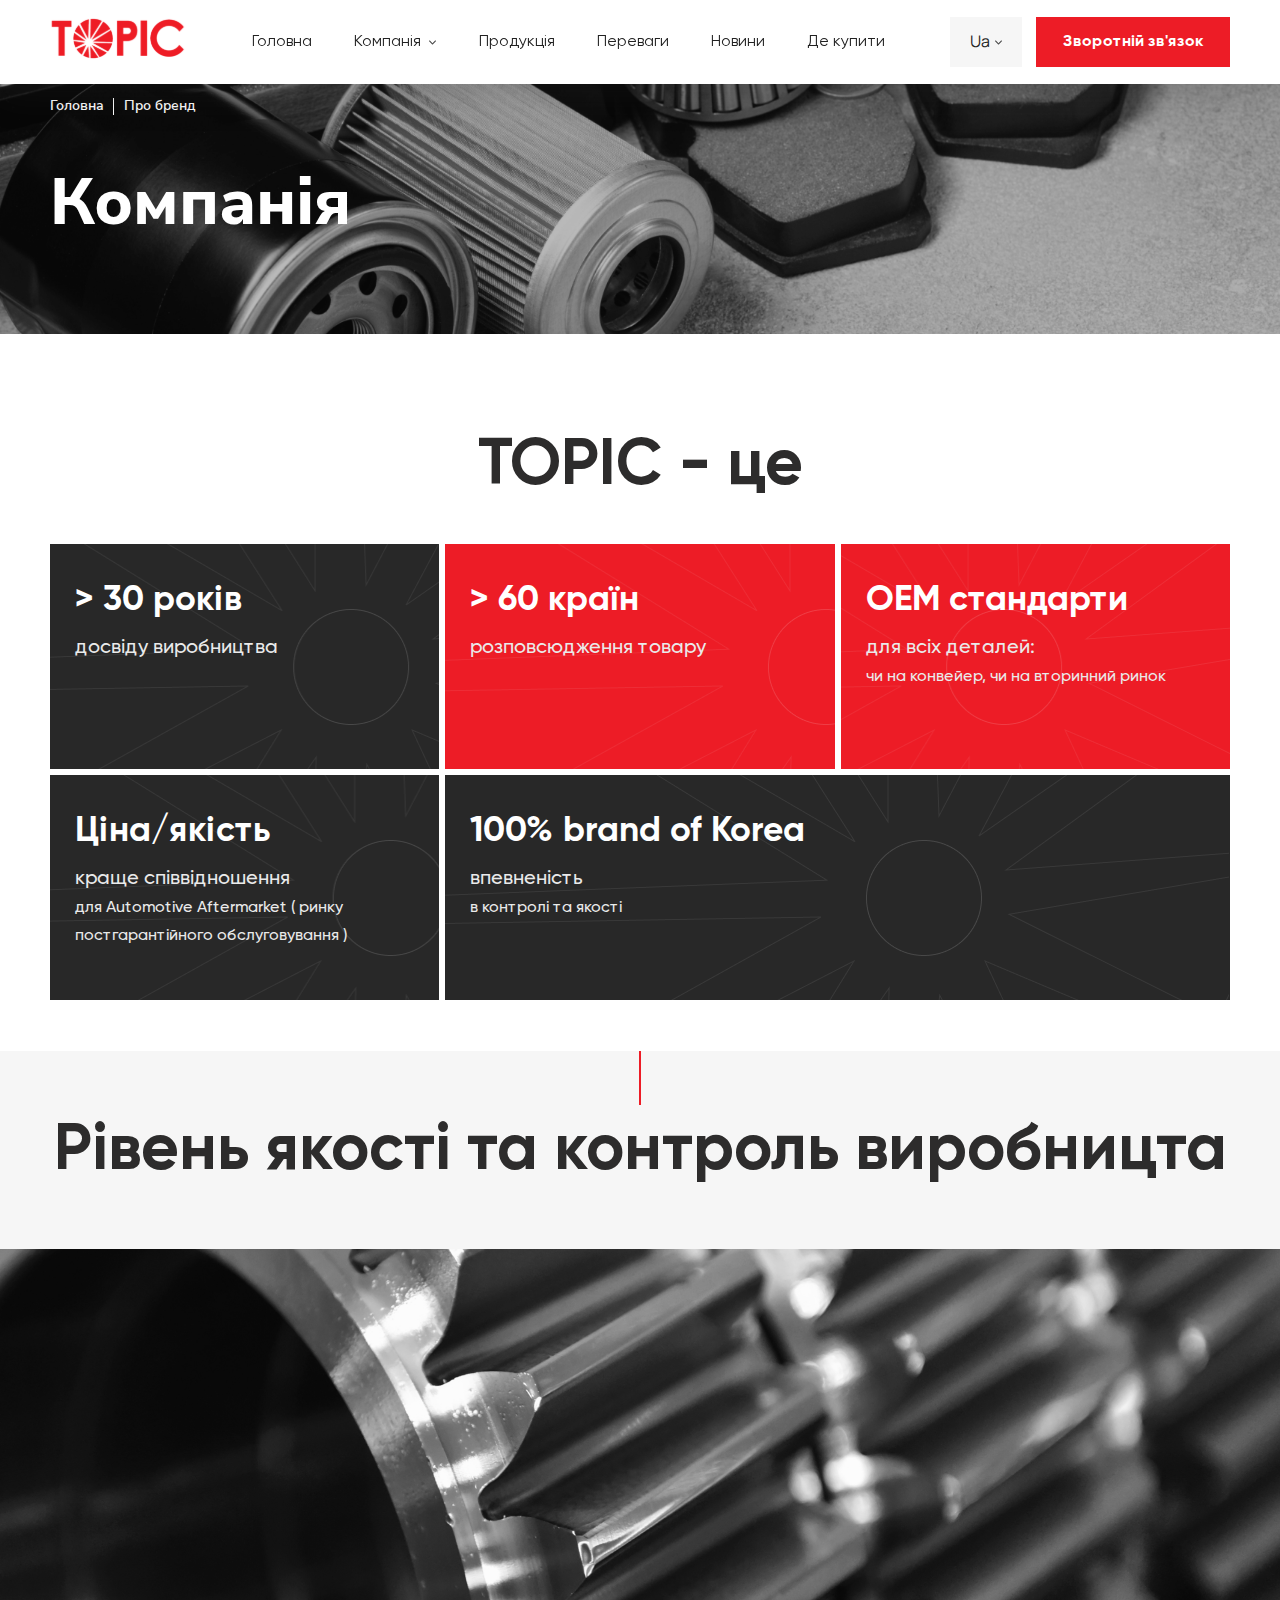
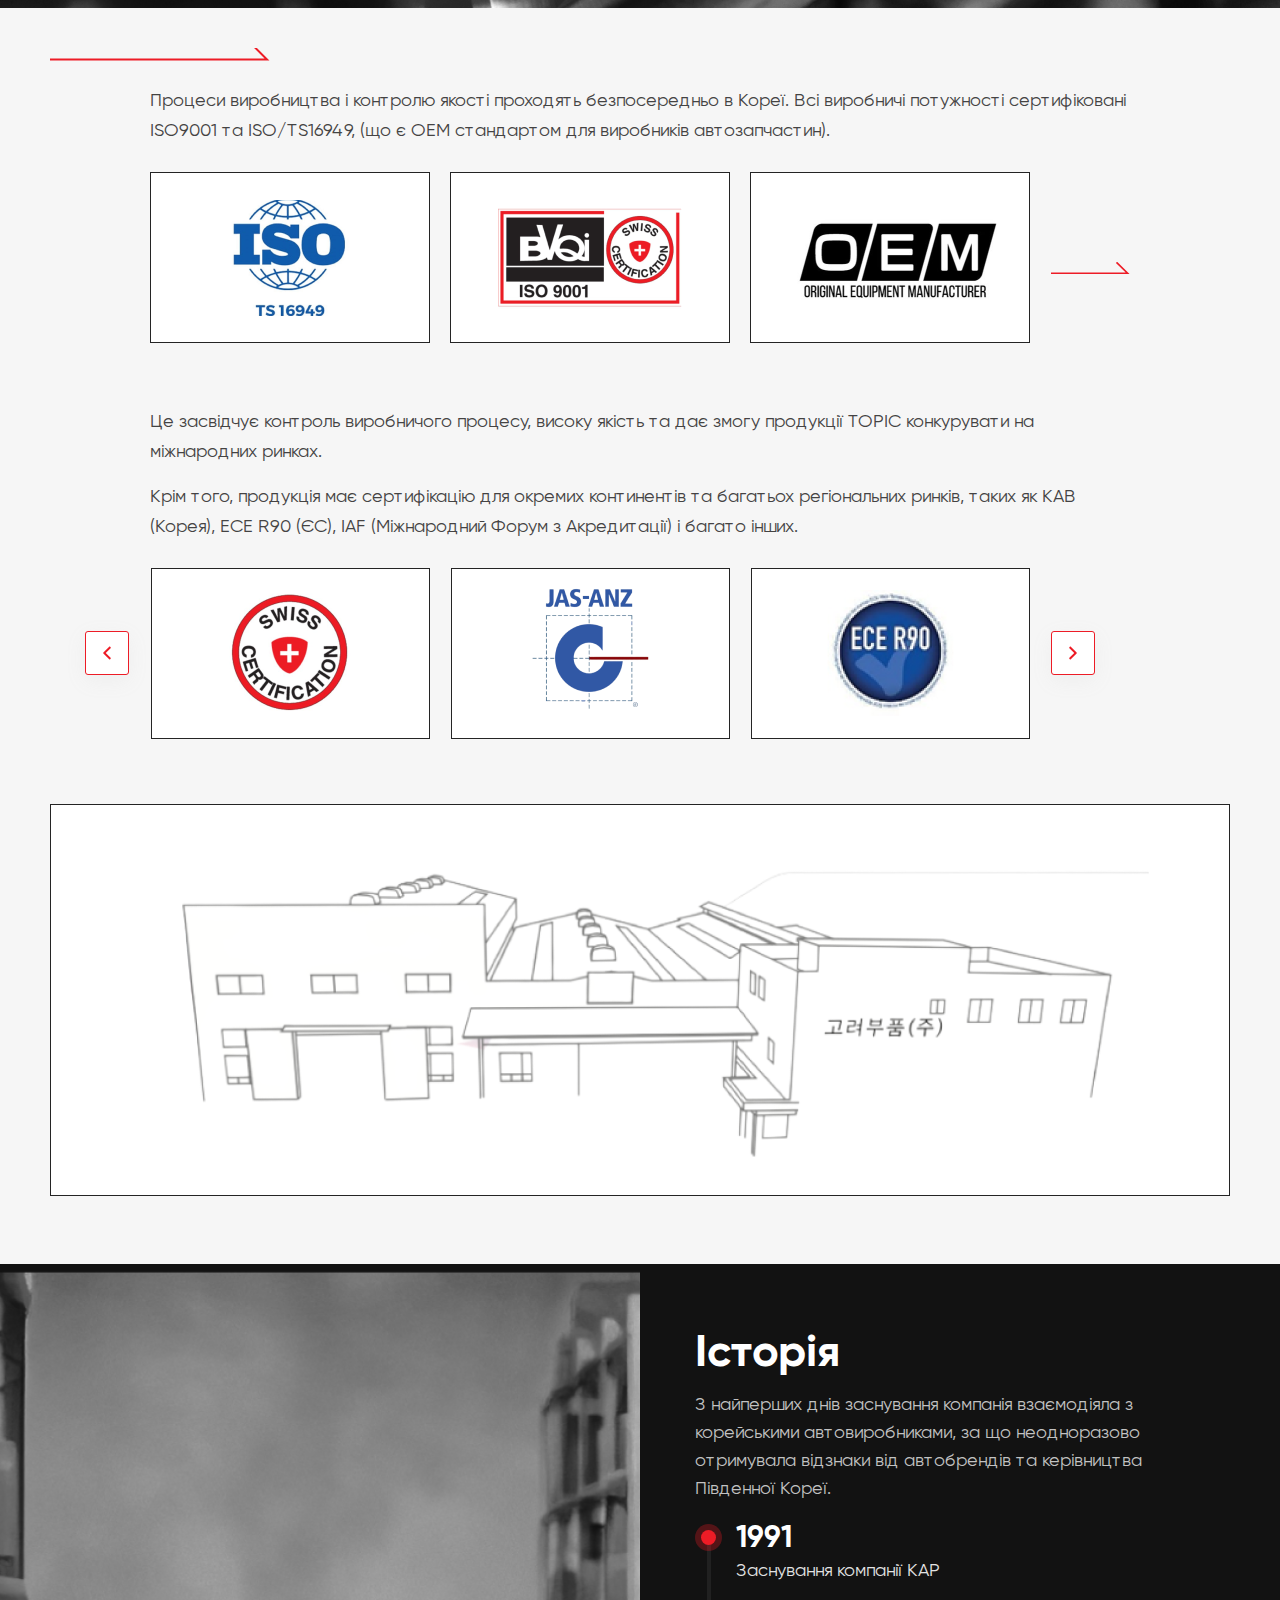
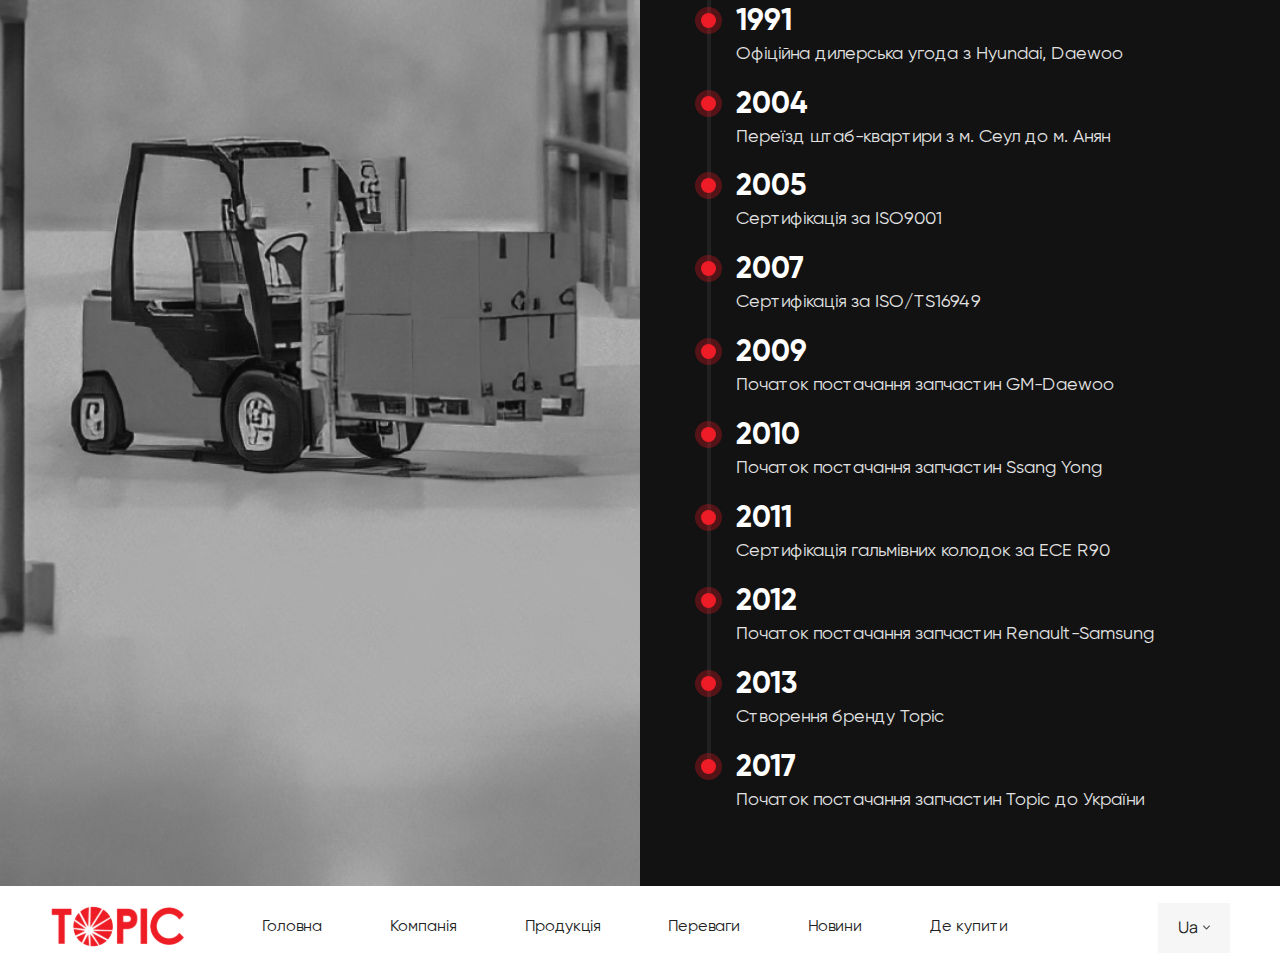
==== about.html @ e73a04f8 "add changes" ====
<!DOCTYPE html>
<html lang="en">
<head>
    <meta charset="UTF-8">
    <meta http-equiv="X-UA-Compatible" content="IE=edge">
    <meta name="viewport" content="width=device-width, initial-scale=1.0">
    <link rel="stylesheet" href="css/style.min.css">
    <link rel="stylesheet" href="https://cdn.jsdelivr.net/npm/swiper@8/swiper-bundle.min.css" />
    <title>Про бренд</title>
</head>

<body>
    <svg display="none">
    <symbol id="arrow" viewBox="0 0 8 14">
        <g>
            <path
                d="M7.61166 6.49274L1.8265 0.707681C1.69269 0.573772 1.51408 0.5 1.32362 0.5C1.13317 0.5 0.954553 0.573772 0.820749 0.707681L0.394712 1.13361C0.117487 1.41116 0.117487 1.86224 0.394712 2.13936L5.25266 6.9973L0.389322 11.8606C0.255518 11.9945 0.181641 12.1731 0.181641 12.3634C0.181641 12.554 0.255518 12.7325 0.389322 12.8665L0.815359 13.2923C0.949269 13.4262 1.12778 13.5 1.31823 13.5C1.50869 13.5 1.6873 13.4262 1.82111 13.2923L7.61166 7.50198C7.74578 7.36764 7.81945 7.18829 7.81903 6.99762C7.81945 6.80622 7.74578 6.62697 7.61166 6.49274Z" />
        </g>
    </symbol>
</svg>
    <header class="header">
    <div class="header__container container">
        <div class="header__body">
            <div class="header__row">
                <a href="" class="header__logo">
                    <img src="img/logo.svg" alt="logo">
                </a>
                <nav class="header__menu menu" data-da="mobile-header__bottom, 0, 992">
                    <ul class="menu__list">
                        <li class="menu__item">
                            <a href="" class="menu__link">Головна</a>
                        </li>
                        <li class="menu__item menu__item_subtitle">
                            <a href="" class="menu__link menu__link_subtitle">Компанія</a>
                            <div class="menu__subtitle subtitle">
                                <ul class="subtitle__list">
                                    <li class="subtitle__item">
                                        <a href="" class="subtitle__link">Значення 1</a>
                                    </li>
                                    <li class="subtitle__item">
                                        <a href="" class="subtitle__link">Значення 2</a>
                                    </li>
                                    <li class="subtitle__item">
                                        <a href="" class="subtitle__link">Значення 3</a>
                                    </li>
                                </ul>
                            </div>
                        </li>
                        <li class="menu__item">
                            <a href="" class="menu__link">Продукція</a>
                        </li>
                        <li class="menu__item">
                            <a href="" class="menu__link">Переваги</a>
                        </li>
                        <li class="menu__item">
                            <a href="" class="menu__link">Новини</a>
                        </li>
                        <li class="menu__item">
                            <a href="" class="menu__link">Де купити</a>
                        </li>
                    </ul>
                </nav>
                <div class="header__content">
                    <div class="header__languages" data-da="mobile-header__top, 0, 350">
                        <div class="dropdown">
                            <button class='dropdown__button'>Ua</button>
                            <ul class="dropdown__list">
                                <li class="dropdown__list-item">Ua</li>
                                <li class="dropdown__list-item">Ru</li>
                            </ul>
                        </div>
                    </div>
                    <a href="" class="header__btn btn">Зворотній зв'язок</a>
                    <div class="header__burger">
                        <span></span><span></span><span></span>
                    </div>
                </div>
            </div>
        </div>
    </div>
</header>
<div class="header__mobile mobile-header">
    <div class="mobile-header__container container">
        <div class="mobile-header__body">
            <div class="mobile-header__top"></div>
            <div class="mobile-header__bottom"></div>
        </div>
    </div>
</div>
    <main class="main about">
        <section class="about__main main-block">
            <div class="main-block__image ibg">
                <img src="img/main-block/04.jpg" alt="main-img">
            </div>
            <div class="main-block__body">
                <div class="main-block__container container">
                    <div class="main-block__inner">
                        <div class="main-block__breadcrumbs breadcrumbs">
                            <ul class="breadcrumbs__list">
                                <li class="breadcrumbs__item">
                                    <a href="" class="breadcrumbs__link">Головна</a>
                                </li>
                                <li class="breadcrumbs__item">
                                    <span class="breadcrumbs__link">Про бренд</span>
                                </li>
                            </ul>
                        </div>
                        <div class="main-block__content">
                            <h2 class="main-block__title title-h2 title-h2_white">Компанія</h2>
                        </div>
                    </div>
                </div>
            </div>
        </section>
        <section class="about__advantages advantages-about">
            <div class="advantages-about__container container">
                <div class="advantages-about__body">
                    <h2 class="advantages-about__title title-h2 title-h2_black">TOPIC - це</h2>
                    <div class="advantages-about__content">
                        <div class="advantages-about__items">
                            <div class="advantages-about__row">
                                <div class="advantages-about__column advantages-about__column_experience">
                                    <div class="advantages-about__item item-advantages-about">
                                        <div class="item-advantages-about__label">> 30 років</div>
                                        <div class="item-advantages-about__text">досвіду виробництва</div>
                                    </div>
                                </div>
                                <div class="advantages-about__column advantages-about__column_distribution">
                                    <div class="advantages-about__item item-advantages-about">
                                        <div class="item-advantages-about__label">> 60 країн</div>
                                        <div class="item-advantages-about__text">розповсюдження товару</div>
                                    </div>
                                </div>
                                <div class="advantages-about__column advantages-about__column_standards">
                                    <div class="advantages-about__item item-advantages-about">
                                        <div class="item-advantages-about__label">ОЕМ стандарти</div>
                                        <div class="item-advantages-about__text">для всіх деталей:<br>
                                            <span>чи на конвейер, чи на вторинний ринок</span>
                                        </div>
                                    </div>
                                </div>
                                <div class="advantages-about__column advantages-about__column_correlation">
                                    <div class="advantages-about__item item-advantages-about">
                                        <div class="item-advantages-about__label">Ціна/якість</div>
                                        <div class="item-advantages-about__text">краще співвідношення<br>
                                            <span>
                                                для Automotive Aftermarket ( ринку постгарантійного обслуговування )
                                            </span>
                                        </div>
                                    </div>
                                </div>
                                <div class="advantages-about__column advantages-about__column_confidence">
                                    <div class="advantages-about__item item-advantages-about">
                                        <div class="item-advantages-about__label">100% brand of Korea</div>
                                        <div class="item-advantages-about__text">впевненість<br>
                                            <span>
                                                в контролі та якості
                                            </span>
                                        </div>
                                    </div>
                                </div>
                            </div>
                        </div>
                    </div>
                </div>
            </div>
        </section>
        <section class="about__quality quality-about">
            <h2 class="quality-about__title title-h2 title-h2_black">
                Рівень якості та контроль виробницта
            </h2>
            <div class="quality-about__image-block">
                <div class="quality-about__image ibg">
                    <img src="img/about/quality/big-img.jpg" alt="img">
                </div>
            </div>
            <div class="quality-about__body">
                <div class="quality-about__container container">
                    <div class="quality-about__inner">
                        <div class="quality-about__content">
                            <div class="quality-about__text">
                                <p>
                                    Процеси виробництва і контролю якості проходять безпосередньо в Кореї. Всі виробничі
                                    потужності сертифіковані ISO9001 та ISO/TS16949, (що є ОЕМ стандартом для виробників
                                    автозапчастин).
                                </p>
                            </div>
                            <div class="quality-about__certificates certificates-quality-about">
                                <div class="certificates-quality-about__content">
                                    <div class="certificates-quality-about__row">
                                        <div class="certificates-quality-about__column">
                                            <div
                                                class="certificates-quality-about__item item-certificates-quality-about">
                                                <img src="img/about/quality/certificates/iso.png" alt="iso">
                                            </div>
                                        </div>
                                        <div class="certificates-quality-about__column">
                                            <div
                                                class="certificates-quality-about__item item-certificates-quality-about">
                                                <img src="img/about/quality/certificates/bvqi.png" alt="bvqi">
                                            </div>
                                        </div>
                                        <div class="certificates-quality-about__column">
                                            <div
                                                class="certificates-quality-about__item item-certificates-quality-about">
                                                <img src="img/about/quality/certificates/oem.png" alt="oem">
                                            </div>
                                        </div>
                                    </div>
                                </div>
                            </div>
                            <div class="quality-about__text">
                                <p>
                                    Це засвідчує контроль виробничого процесу, високу якість та дає змогу продукції
                                    TOPIC конкурувати на міжнародних ринках.
                                </p>
                                <p>
                                    Крім того, продукція має сертифікацію для окремих континентів та багатьох
                                    регіональних ринків, таких як KAB (Корея), ECE R90 (ЄС), IAF (Міжнародний Форум з
                                    Акредитації) і багато інших.
                                </p>
                            </div>
                            <div class="quality-about__slider slider-quality-about">
                                <div class="slider-quality-about__btn slider-quality-about__btn_prev slider-btn slider-btn_prev"
                                    data-da="slider-quality-about__nav-block, 0, 992">
                                    <svg>
                                        <use xlink:href="#arrow"></use>
                                    </svg>
                                </div>
                                <div class="slider-quality-about__swiper swiper">
                                    <div class="slider-quality-about__wrapper swiper-wrapper">
                                        <div
                                            class="slider-quality-about__slide slide-slider-quality-about swiper-slide">
                                            <div
                                                class="slide-slider-quality-about__item item-certificates-quality-about">
                                                <img src="img/about/quality/certificates/swiss.png" alt="swiss">
                                            </div>
                                        </div>
                                        <div
                                            class="slider-quality-about__slide slide-slider-quality-about swiper-slide">
                                            <div
                                                class="slide-slider-quality-about__item item-certificates-quality-about">
                                                <img src="img/about/quality/certificates/jas-anz.png" alt="jas-anz">
                                            </div>
                                        </div>
                                        <div
                                            class="slider-quality-about__slide slide-slider-quality-about swiper-slide">
                                            <div
                                                class="slide-slider-quality-about__item item-certificates-quality-about">
                                                <img src="img/about/quality/certificates/ece.png" alt="ece">
                                            </div>
                                        </div>
                                    </div>
                                    <div class="slider-quality-about__nav-block"></div>
                                </div>
                                <div class="slider-quality-about__btn slider-quality-about__btn_next slider-btn slider-btn_next"
                                    data-da="slider-quality-about__nav-block, 1, 992">
                                    <svg>
                                        <use xlink:href="#arrow"></use>
                                    </svg>
                                </div>
                            </div>
                            <div class="quality-about__house house-quality-about">
                                <div class="house-quality-about__body">
                                    <img src="img/about/quality/house.png" alt="houses">
                                </div>
                            </div>
                        </div>
                    </div>
                </div>
            </div>
        </section>
        <section class="about__history history-about">
            <div class="history-about__image ibg">
                <img src="img/about/history/bg.png" alt="bg">
            </div>
            <div class="history-about__body">
                <div class="history-about__container container">
                    <div class="history-about__inner">
                        <div class="history-about__content">
                            <h3 class="history-about__title title-h3 title-h3_white">Історія</h3>
                            <div class="history-about__text">
                                З найперших днів заснування компанія взаємодіяла з корейськими автовиробниками, за що
                                неодноразово отримувала відзнаки від автобрендів та керівництва Південної Кореї.
                            </div>
                            <div class="history-about__years years-history-about">
                                <div class="years-history-about__items">
                                    <div class="years-history-about__item item-years-history-about">
                                        <div class="item-years-history-about__row">
                                            <div class="item-years-history-about__point">
                                                <span></span>
                                            </div>
                                            <div class="item-years-history-about__content">
                                                <div class="item-years-history-about__label">1991</div>
                                                <div class="item-years-history-about__value">Заснування компанії KAP
                                                </div>
                                            </div>
                                        </div>
                                    </div>
                                    <div class="years-history-about__item item-years-history-about">
                                        <div class="item-years-history-about__row">
                                            <div class="item-years-history-about__point">
                                                <span></span>
                                            </div>
                                            <div class="item-years-history-about__content">
                                                <div class="item-years-history-about__label">1991</div>
                                                <div class="item-years-history-about__value">
                                                    Офіційна дилерська угода з Hyundai, Daewoo
                                                </div>
                                            </div>
                                        </div>
                                    </div>
                                    <div class="years-history-about__item item-years-history-about">
                                        <div class="item-years-history-about__row">
                                            <div class="item-years-history-about__point">
                                                <span></span>
                                            </div>
                                            <div class="item-years-history-about__content">
                                                <div class="item-years-history-about__label">2004</div>
                                                <div class="item-years-history-about__value">
                                                    Переїзд штаб-квартири з м. Сеул до м. Анян
                                                </div>
                                            </div>
                                        </div>
                                    </div>
                                    <div class="years-history-about__item item-years-history-about">
                                        <div class="item-years-history-about__row">
                                            <div class="item-years-history-about__point">
                                                <span></span>
                                            </div>
                                            <div class="item-years-history-about__content">
                                                <div class="item-years-history-about__label">2005</div>
                                                <div class="item-years-history-about__value">
                                                    Сертифікація за ISO9001
                                                </div>
                                            </div>
                                        </div>
                                    </div>
                                    <div class="years-history-about__item item-years-history-about">
                                        <div class="item-years-history-about__row">
                                            <div class="item-years-history-about__point">
                                                <span></span>
                                            </div>
                                            <div class="item-years-history-about__content">
                                                <div class="item-years-history-about__label">2007</div>
                                                <div class="item-years-history-about__value">
                                                    Сертифікація за ISO/TS16949
                                                </div>
                                            </div>
                                        </div>
                                    </div>
                                    <div class="years-history-about__item item-years-history-about">
                                        <div class="item-years-history-about__row">
                                            <div class="item-years-history-about__point">
                                                <span></span>
                                            </div>
                                            <div class="item-years-history-about__content">
                                                <div class="item-years-history-about__label">2009</div>
                                                <div class="item-years-history-about__value">
                                                    Початок постачання запчастин GM-Daewoo
                                                </div>
                                            </div>
                                        </div>
                                    </div>
                                    <div class="years-history-about__item item-years-history-about">
                                        <div class="item-years-history-about__row">
                                            <div class="item-years-history-about__point">
                                                <span></span>
                                            </div>
                                            <div class="item-years-history-about__content">
                                                <div class="item-years-history-about__label">2010</div>
                                                <div class="item-years-history-about__value">
                                                    Початок постачання запчастин Ssang Yong
                                                </div>
                                            </div>
                                        </div>
                                    </div>
                                    <div class="years-history-about__item item-years-history-about">
                                        <div class="item-years-history-about__row">
                                            <div class="item-years-history-about__point">
                                                <span></span>
                                            </div>
                                            <div class="item-years-history-about__content">
                                                <div class="item-years-history-about__label">2011</div>
                                                <div class="item-years-history-about__value">
                                                    Сертифікація гальмівних колодок за ECE R90
                                                </div>
                                            </div>
                                        </div>
                                    </div>
                                    <div class="years-history-about__item item-years-history-about">
                                        <div class="item-years-history-about__row">
                                            <div class="item-years-history-about__point">
                                                <span></span>
                                            </div>
                                            <div class="item-years-history-about__content">
                                                <div class="item-years-history-about__label">2012</div>
                                                <div class="item-years-history-about__value">
                                                    Початок постачання запчастин Renault-Samsung
                                                </div>
                                            </div>
                                        </div>
                                    </div>
                                    <div class="years-history-about__item item-years-history-about">
                                        <div class="item-years-history-about__row">
                                            <div class="item-years-history-about__point">
                                                <span></span>
                                            </div>
                                            <div class="item-years-history-about__content">
                                                <div class="item-years-history-about__label">2013</div>
                                                <div class="item-years-history-about__value">
                                                    Створення бренду Topic
                                                </div>
                                            </div>
                                        </div>
                                    </div>
                                    <div class="years-history-about__item item-years-history-about">
                                        <div class="item-years-history-about__row">
                                            <div class="item-years-history-about__point">
                                                <span></span>
                                            </div>
                                            <div class="item-years-history-about__content">
                                                <div class="item-years-history-about__label">2017</div>
                                                <div class="item-years-history-about__value">
                                                    Початок постачання запчастин Topic до України
                                                </div>
                                            </div>
                                        </div>
                                    </div>
                                </div>
                            </div>
                        </div>
                    </div>
                </div>
            </div>
        </section>
    </main>
    <footer class="footer">
    <div class="footer__container container">
        <div class="footer__body">
            <div class="footer__row">
                <a href="" class="footer__logo">
                    <img src="img/logo.svg" alt="logo">
                </a>
                <nav class="footer__menu menu">
                    <ul class="menu__list">
                        <li class="menu__item">
                            <a href="" class="menu__link">Головна</a>
                        </li>
                        <li class="menu__item">
                            <a href="" class="menu__link">Компанія</a>
                        </li>
                        <li class="menu__item">
                            <a href="" class="menu__link">Продукція</a>
                        </li>
                        <li class="menu__item">
                            <a href="" class="menu__link">Переваги</a>
                        </li>
                        <li class="menu__item">
                            <a href="" class="menu__link">Новини</a>
                        </li>
                        <li class="menu__item">
                            <a href="" class="menu__link">Де купити</a>
                        </li>
                    </ul>
                </nav>
                <div class="footer__languages">
                    <div class="dropdown">
                        <button class='dropdown__button'>Ua</button>
                        <ul class="dropdown__list">
                            <li class="dropdown__list-item">Ua</li>
                            <li class="dropdown__list-item">Ru</li>
                        </ul>
                    </div>
                </div>
            </div>
        </div>
    </div>
</footer>
    <script src="https://cdn.jsdelivr.net/npm/swiper@8/swiper-bundle.min.js"></script>
    <script src="js/app.min.js"></script>
</body>

</html>
---- css/style.min.css ----
@font-face {
  font-family: Gilroy;
  font-display: swap;
  src: url("../fonts/Gilroy-Bold.woff2") format("woff2");
  font-weight: 700;
  font-style: normal;
}
@font-face {
  font-family: Gilroy;
  font-display: swap;
  src: url("../fonts/Gilroy-Medium.woff2") format("woff2");
  font-weight: 500;
  font-style: normal;
}
@font-face {
  font-family: Gilroy;
  font-display: swap;
  src: url("../fonts/Gilroy-Regular.woff2") format("woff2");
  font-weight: 400;
  font-style: normal;
}
@font-face {
  font-family: Gilroy;
  font-display: swap;
  src: url("../fonts/Gilroy-Semibold.woff2") format("woff2");
  font-weight: 600;
  font-style: normal;
}
@font-face {
  font-family: Inter;
  font-display: swap;
  src: url("../fonts/Inter-Regular.woff2") format("woff2");
  font-weight: 400;
  font-style: normal;
}
@font-face {
  font-family: Manrope;
  font-display: swap;
  src: url("../fonts/Manrope-Regular.woff2") format("woff2");
  font-weight: 400;
  font-style: normal;
}
@font-face {
  font-family: Manrope;
  font-display: swap;
  src: url("../fonts/Manrope-Medium.woff2") format("woff2");
  font-weight: 500;
  font-style: normal;
}
@font-face {
  font-family: Manrope;
  font-display: swap;
  src: url("../fonts/Manrope-SemiBold.woff2") format("woff2");
  font-weight: 600;
  font-style: normal;
}
@font-face {
  font-family: Manrope;
  font-display: swap;
  src: url("../fonts/Manrope-Bold.woff2") format("woff2");
  font-weight: 700;
  font-style: normal;
}
@font-face {
  font-family: MazzardH;
  font-display: swap;
  src: url("../fonts/MazzardH-Regular.woff2") format("woff2");
  font-weight: 400;
  font-style: normal;
}
@font-face {
  font-family: MazzardM;
  font-display: swap;
  src: url("../fonts/MazzardM-Bold.woff2") format("woff2");
  font-weight: 700;
  font-style: normal;
}
@font-face {
  font-family: MazzardM;
  font-display: swap;
  src: url("../fonts/MazzardM-Medium.woff2") format("woff2");
  font-weight: 500;
  font-style: normal;
}
@font-face {
  font-family: MazzardM;
  font-display: swap;
  src: url("../fonts/MazzardM-Regular.woff2") format("woff2");
  font-weight: 400;
  font-style: normal;
}
@font-face {
  font-family: MazzardM;
  font-display: swap;
  src: url("../fonts/MazzardM-SemiBold.woff2") format("woff2");
  font-weight: 600;
  font-style: normal;
}
@font-face {
  font-family: NunitoSans;
  font-display: swap;
  src: url("../fonts/NunitoSans-Bold.woff2") format("woff2");
  font-weight: 700;
  font-style: normal;
}
@font-face {
  font-family: NunitoSans;
  font-display: swap;
  src: url("../fonts/NunitoSans-ExtraBold.woff2") format("woff2");
  font-weight: 800;
  font-style: normal;
}
@font-face {
  font-family: NunitoSans;
  font-display: swap;
  src: url("../fonts/NunitoSans-Regular.woff2") format("woff2");
  font-weight: 400;
  font-style: normal;
}
@font-face {
  font-family: NunitoSans;
  font-display: swap;
  src: url("../fonts/NunitoSans-SemiBold.woff2") format("woff2");
  font-weight: 600;
  font-style: normal;
}
@font-face {
  font-family: Unbounded;
  font-display: swap;
  src: url("../fonts/Unbounded-Bold.woff2") format("woff2");
  font-weight: 700;
  font-style: normal;
}
@font-face {
  font-family: Unbounded;
  font-display: swap;
  src: url("../fonts/Unbounded-Medium.woff2") format("woff2");
  font-weight: 500;
  font-style: normal;
}
* {
  padding: 0px;
  margin: 0px;
  border: 0px;
}

*,
*:before,
*:after {
  -moz-box-sizing: border-box;
  -webkit-box-sizing: border-box;
  box-sizing: border-box;
}

:focus,
:active {
  outline: none;
}

a:focus,
a:active {
  outline: none;
}

aside,
nav,
footer,
header,
section {
  display: block;
}

html,
body {
  height: 100%;
  min-width: 320px;
}

body {
  line-height: 1;
  font-family: "Gilroy";
  -ms-text-size-adjust: 100%;
  -moz-text-size-adjust: 100%;
  -webkit-text-size-adjust: 100%;
}

input,
button,
textarea {
  font-family: "Gilroy";
}

input::-ms-clear {
  display: none;
}

button {
  cursor: pointer;
}

button::-moz-focus-inner {
  padding: 0;
  border: 0;
}

a,
a:visited {
  text-decoration: none;
}

a:hover {
  text-decoration: none;
}

ul li {
  list-style: none;
}

img {
  vertical-align: top;
}

h1,
h2,
h3,
h4,
h5,
h6 {
  font-weight: inherit;
  font-size: inherit;
}

body {
  color: #000;
  font-size: 14px;
}
body.lock {
  overflow: hidden;
}

.wrapper {
  width: 100%;
  min-height: 100%;
  overflow: hidden;
}

.container {
  max-width: 1210px;
  margin: 0 auto;
  width: 100%;
  padding: 0 15px;
}
@media (max-width: 1222px) {
  .container {
    max-width: 970px;
  }
}
@media (max-width: 991.98px) {
  .container {
    max-width: 750px;
  }
}
@media (max-width: 767.98px) {
  .container {
    max-width: none;
  }
}

.btn {
  display: -webkit-box;
  display: -moz-box;
  display: -ms-flexbox;
  display: -webkit-flex;
  display: flex;
  font-size: 0;
  align-items: center;
  justify-content: center;
  text-align: center;
  padding: 5px 10px;
  width: 160px;
  height: 42px;
  background-color: #ED1C26;
  font-family: NunitoSans;
  color: #FFFFFF;
  font-size: 15px;
  font-weight: 800;
  line-height: 133.3333333333%;
  -webkit-transition: all 0.3s ease 0s;
  -moz-transition: all 0.3s ease 0s;
  -ms-transition: all 0.3s ease 0s;
  -o-transition: all 0.3s ease 0s;
  transition: all 0.3s ease 0s;
}
.btn:hover {
  background-color: #d71923;
}

.menu__list {
  display: -webkit-box;
  display: -moz-box;
  display: -ms-flexbox;
  display: -webkit-flex;
  display: flex;
  font-size: 0;
  align-items: center;
  justify-content: space-between;
  margin: 0 -10px;
}
.menu__item {
  padding: 0 10px;
  position: relative;
}
@media (min-width: 991.98px) {
  .menu__item_subtitle:hover .menu__link_subtitle::before {
    -moz-transform: rotate(180deg);
    -ms-transform: rotate(180deg);
    -webkit-transform: rotate(180deg);
    -o-transform: rotate(180deg);
    transform: rotate(180deg);
  }
  .menu__item_subtitle:hover .subtitle {
    display: block;
  }
}
.menu__link {
  font-size: 16px;
  line-height: 118.75%;
  color: #212121;
  -webkit-transition: all 0.3s ease 0s;
  -moz-transition: all 0.3s ease 0s;
  -ms-transition: all 0.3s ease 0s;
  -o-transition: all 0.3s ease 0s;
  transition: all 0.3s ease 0s;
  white-space: nowrap;
}
.menu__link_subtitle {
  display: flex;
  align-items: center;
  position: relative;
  padding: 0 15px 0 0;
}
.menu__link_subtitle::before {
  position: absolute;
  content: "";
  width: 7px;
  height: 5px;
  background: url("../img/icons/arrow-languages.svg") center no-repeat;
  background-size: contain;
  right: 0;
  -webkit-transition: all 0.3s ease 0s;
  -moz-transition: all 0.3s ease 0s;
  -ms-transition: all 0.3s ease 0s;
  -o-transition: all 0.3s ease 0s;
  transition: all 0.3s ease 0s;
}
.menu__link:hover {
  text-decoration: underline;
  text-decoration-thickness: 1px;
}
@media (max-width: 1222px) {
  .menu__link {
    font-size: 15px;
  }
}
.subtitle {
  display: none;
  padding: 10px 0 0 0;
  position: absolute;
}
.subtitle__list {
  background-color: #fff;
  box-shadow: 0px 10px 35px 0px rgba(35, 35, 35, 0.2509803922);
}
.subtitle__item {
  padding: 7.5px 12.5px;
}
.subtitle__link {
  font-size: 16px;
  line-height: 118.75%;
  color: #212121;
  -webkit-transition: all 0.3s ease 0s;
  -moz-transition: all 0.3s ease 0s;
  -ms-transition: all 0.3s ease 0s;
  -o-transition: all 0.3s ease 0s;
  transition: all 0.3s ease 0s;
  white-space: nowrap;
}
.subtitle__link:hover {
  text-decoration: underline;
  text-decoration-thickness: 1px;
}
@media (max-width: 1222px) {
  .subtitle__link {
    font-size: 15px;
  }
}

.dropdown {
  position: relative;
}
.dropdown__button {
  display: -webkit-box;
  display: -moz-box;
  display: -ms-flexbox;
  display: -webkit-flex;
  display: flex;
  font-size: 0;
  align-items: center;
  position: relative;
  width: 100%;
  cursor: pointer;
}
.dropdown__button::before {
  position: absolute;
  content: "";
  -webkit-transition: all 0.3s ease 0s;
  -moz-transition: all 0.3s ease 0s;
  -ms-transition: all 0.3s ease 0s;
  -o-transition: all 0.3s ease 0s;
  transition: all 0.3s ease 0s;
}
.dropdown__button.active::before {
  -moz-transform: rotate(180deg);
  -ms-transform: rotate(180deg);
  -webkit-transform: rotate(180deg);
  -o-transform: rotate(180deg);
  transform: rotate(180deg);
}
.dropdown__list {
  display: none;
  position: absolute;
  width: 100%;
  left: 0;
  overflow: hidden;
  z-index: 1;
}
.dropdown__list.visible {
  display: block;
}
.dropdown__list-item {
  display: flex;
  align-items: center;
  cursor: pointer;
  -webkit-transition: all 0.3s ease 0s;
  -moz-transition: all 0.3s ease 0s;
  -ms-transition: all 0.3s ease 0s;
  -o-transition: all 0.3s ease 0s;
  transition: all 0.3s ease 0s;
}
.dropdown__list-item:hover {
  background-color: #f0eded;
}

.breadcrumbs__list {
  display: -webkit-box;
  display: -moz-box;
  display: -ms-flexbox;
  display: -webkit-flex;
  display: flex;
  font-size: 0;
  align-items: center;
}
.breadcrumbs__item {
  display: flex;
  align-items: center;
  position: relative;
}
.breadcrumbs__item:not(:last-child) {
  padding: 0 20px 0 0;
}
.breadcrumbs__item:not(:last-child)::before {
  position: absolute;
  content: "";
  width: 1px;
  height: 100%;
  right: 10px;
  background-color: #FFFFFF;
}
.breadcrumbs__item a {
  -webkit-transition: all 0.3s ease 0s;
  -moz-transition: all 0.3s ease 0s;
  -ms-transition: all 0.3s ease 0s;
  -o-transition: all 0.3s ease 0s;
  transition: all 0.3s ease 0s;
}
.breadcrumbs__item a:hover {
  text-decoration: underline;
}
.breadcrumbs__link {
  font-family: NunitoSans;
  font-size: 14px;
  font-weight: 600;
  line-height: 118.75%;
  color: #FFFFFF;
}
@media (max-width: 991.98px) {
  .breadcrumbs__link {
    font-size: 13px;
  }
}
@media (max-width: 479.98px) {
  .breadcrumbs__link {
    font-size: 12px;
  }
}

.title-h2 {
  font-family: NunitoSans;
  font-size: 65px;
  font-weight: 800;
}
@media (max-width: 1222px) {
  .title-h2 {
    font-size: 55px;
  }
}
@media (max-width: 991.98px) {
  .title-h2 {
    font-size: 46px;
  }
}
@media (max-width: 767.98px) {
  .title-h2 {
    font-size: 37px;
  }
}
@media (max-width: 479.98px) {
  .title-h2 {
    font-size: 28px;
  }
}
.title-h2_white {
  color: #FFFFFF;
}
.title-h2_black {
  font-family: Gilroy;
  font-weight: 700;
  color: #2D2C2C;
}

.title-h3 {
  font-family: NunitoSans;
  font-size: 45px;
  font-weight: 800;
  line-height: 144.4444444444%;
  color: #000000;
}
.title-h3_white {
  font-family: Gilroy;
  font-weight: 700;
  color: #FFFFFF;
}
@media (max-width: 1222px) {
  .title-h3 {
    font-size: 38px;
  }
}
@media (max-width: 991.98px) {
  .title-h3 {
    font-size: 32px;
  }
}
@media (max-width: 767.98px) {
  .title-h3 {
    font-size: 26px;
  }
}
@media (max-width: 479.98px) {
  .title-h3 {
    font-size: 20px;
  }
}

.main {
  padding: 84px 0 0 0;
}
@media (max-width: 1222px) {
  .main {
    padding: 75.6px 0 0 0;
  }
}
@media (max-width: 991.98px) {
  .main {
    padding: 67.35px 0 0 0;
  }
}
@media (max-width: 767.98px) {
  .main {
    padding: 62.8px 0 0 0;
  }
}
@media (max-width: 479.98px) {
  .main {
    padding: 54.2px 0 0 0;
  }
}
@media (max-width: 400px) {
  .main {
    padding: 46.25px 0 0 0;
  }
}

.main-block {
  position: relative;
  height: 250px;
  padding: 14px 0 0 0;
}
@media (max-width: 1222px) {
  .main-block {
    height: 230px;
  }
}
@media (max-width: 991.98px) {
  .main-block {
    height: 210px;
    padding: 12px 0 0 0;
  }
}
@media (max-width: 767.98px) {
  .main-block {
    height: 190px;
  }
}
@media (max-width: 479.98px) {
  .main-block {
    padding: 10px 0 0 0;
    height: 170px;
  }
}
.main-block__image {
  position: absolute;
  top: 0;
  left: 0;
  width: 100%;
  height: 100%;
}
.main-block__image::before {
  position: absolute;
  content: "";
  width: 100%;
  height: 100%;
  top: 0;
  left: 0;
  background: rgba(22, 22, 22, 0.3019607843);
}
.main-block__body {
  height: 100%;
}
.main-block__container {
  height: 100%;
}
.main-block__inner {
  height: 100%;
  position: relative;
}
.main-block__content {
  padding: 55px 0 0 0;
  height: 100%;
}
@media (max-width: 767.98px) {
  .main-block__content {
    padding: 50px 0 0 0;
  }
}
@media (max-width: 479.98px) {
  .main-block__content {
    padding: 45px 0 0 0;
  }
}
.slider-btn {
  flex: 0 0 44px;
  width: 44px;
  height: 44px;
  display: -webkit-box;
  display: -moz-box;
  display: -ms-flexbox;
  display: -webkit-flex;
  display: flex;
  font-size: 0;
  align-items: center;
  justify-content: center;
  text-align: center;
  border-radius: 3px;
  overflow: hidden;
  border: 1px solid #ED1C26;
  background-color: #fff;
  box-shadow: 0px 6px 20px 0px rgba(172, 172, 172, 0.1019607843);
  cursor: pointer;
  -webkit-transition: all 0.3s ease 0s;
  -moz-transition: all 0.3s ease 0s;
  -ms-transition: all 0.3s ease 0s;
  -o-transition: all 0.3s ease 0s;
  transition: all 0.3s ease 0s;
}
.slider-btn svg {
  width: 8px;
  height: 14px;
  fill: #ED1C26;
  -webkit-transition: all 0.3s ease 0s;
  -moz-transition: all 0.3s ease 0s;
  -ms-transition: all 0.3s ease 0s;
  -o-transition: all 0.3s ease 0s;
  transition: all 0.3s ease 0s;
}
.slider-btn:hover {
  background-color: #ED1C26;
}
.slider-btn:hover svg {
  fill: #fff;
}
.ibg {
  background-position: center;
  background-size: cover;
  background-repeat: no-repeat;
}
.ibg img {
  display: none;
}

.header {
  position: fixed;
  height: 84px;
  top: 0;
  left: 0;
  width: 100%;
  background-color: #FFFFFF;
  box-shadow: 0px 10px 35px 0px rgba(35, 35, 35, 0.2509803922);
  z-index: 2;
}
@media (max-width: 1222px) {
  .header {
    height: 75.6px;
  }
}
@media (max-width: 991.98px) {
  .header {
    height: 67.35px;
  }
}
@media (max-width: 767.98px) {
  .header {
    height: 62.8px;
  }
}
@media (max-width: 479.98px) {
  .header {
    height: 54.2px;
  }
}
@media (max-width: 400px) {
  .header {
    height: 46.25px;
  }
}
.header__container {
  height: 100%;
}
.header__body {
  height: 100%;
}
.header__row {
  height: 100%;
  display: -webkit-box;
  display: -moz-box;
  display: -ms-flexbox;
  display: -webkit-flex;
  display: flex;
  font-size: 0;
  align-items: center;
}
@media (max-width: 991.98px) {
  .header__row {
    justify-content: space-between;
  }
}
.header__logo {
  flex: 0 0 137.2px;
  transform: translate(0, -7px);
}
.header__logo img {
  max-width: 100%;
}
@media (max-width: 1222px) {
  .header__logo {
    flex: 0 0 123.5px;
    transform: translate(0, -3px);
  }
}
@media (max-width: 991.98px) {
  .header__logo {
    margin: 0 20px 0 0;
    flex: 0 0 110px;
    transform: translate(0, -2px);
  }
}
@media (max-width: 767.98px) {
  .header__logo {
    flex: 0 0 100px;
  }
}
@media (max-width: 479.98px) {
  .header__logo {
    flex: 0 0 90px;
    margin: 0 15px 0 0;
  }
}
@media (max-width: 400px) {
  .header__logo {
    flex: 0 0 80px;
  }
}
.header__content {
  display: flex;
  align-items: center;
}
.header__menu {
  flex: 1 1 100%;
  margin: 0 65px;
}
@media (max-width: 1222px) {
  .header__menu {
    margin: 0 30px;
  }
}
@media (max-width: 991.98px) {
  .header__menu {
    margin: 0;
  }
  .header__menu .menu__list {
    flex-direction: column;
    margin: 0;
  }
  .header__menu .menu__item {
    padding: 0;
    text-align: left;
  }
  .header__menu .menu__item:not(:last-child) {
    margin: 0 0 15px 0;
  }
  .header__menu .menu__link_subtitle {
    justify-content: center;
    padding: 0 5px 0 0;
  }
  .header__menu .subtitle {
    display: block;
    position: relative;
    margin: 0 0 0px 0;
  }
  .header__menu .subtitle .subtitle__list {
    background-color: transparent;
    box-shadow: none;
  }
  .header__menu .subtitle .subtitle__link {
    font-size: 16px;
  }
  .header__menu .menu__link {
    font-size: 18px;
  }
}
.header__languages .dropdown__button {
  flex: 0 0 72px;
  width: 72px;
  height: 50px;
  background-color: #F6F6F6;
  font-family: Manrope;
  font-size: 16px;
  font-weight: 400;
  line-height: 137.5%;
  color: #212121;
  padding: 5px 20px;
}
.header__languages .dropdown__button::before {
  width: 7px;
  height: 5px;
  background: url("../img/icons/arrow-languages.svg") center no-repeat;
  background-size: contain;
  right: 20px;
  margin: 0 0 0 5px;
}
@media (max-width: 1222px) {
  .header__languages .dropdown__button {
    flex: 0 0 68.5px;
    width: 68.5px;
    height: 47px;
    font-size: 15px;
    padding: 5px 17.5px;
  }
  .header__languages .dropdown__button::before {
    right: 17.5px;
  }
}
@media (max-width: 991.98px) {
  .header__languages .dropdown__button {
    flex: 0 0 63.5px;
    width: 63.5px;
    height: 44px;
    padding: 5px 15px;
  }
  .header__languages .dropdown__button::before {
    right: 15px;
  }
}
@media (max-width: 767.98px) {
  .header__languages .dropdown__button {
    font-size: 14px;
    height: 41px;
    flex: 0 0 60px;
    width: 60px;
    padding: 5px 12.5px;
  }
  .header__languages .dropdown__button::before {
    right: 12.5px;
  }
}
@media (max-width: 479.98px) {
  .header__languages .dropdown__button {
    font-size: 13px;
    height: 38px;
    flex: 0 0 56.5px;
    width: 56.5px;
  }
}
@media (max-width: 400px) {
  .header__languages .dropdown__button {
    font-size: 12px;
    height: 35px;
    flex: 0 0 52px;
    width: 52px;
    padding: 5px 10px;
  }
  .header__languages .dropdown__button::before {
    right: 10px;
  }
}
@media (max-width: 350px) {
  .header__languages .dropdown__button {
    height: 38px;
    font-size: 13px;
    flex: 0 0 56.5px;
    width: 56.5px;
  }
}
.header__languages .dropdown__list {
  top: 50px;
  background-color: #F6F6F6;
  box-shadow: 0px 10px 35px 0px rgba(35, 35, 35, 0.2509803922);
}
@media (max-width: 1222px) {
  .header__languages .dropdown__list {
    top: 47px;
  }
}
@media (max-width: 991.98px) {
  .header__languages .dropdown__list {
    top: 44px;
  }
}
@media (max-width: 767.98px) {
  .header__languages .dropdown__list {
    top: 41px;
  }
}
@media (max-width: 479.98px) {
  .header__languages .dropdown__list {
    top: 38px;
  }
}
@media (max-width: 400px) {
  .header__languages .dropdown__list {
    top: 35px;
  }
}
@media (max-width: 350px) {
  .header__languages .dropdown__list {
    top: 38px;
  }
}
.header__languages .dropdown__list-item {
  font-family: Manrope;
  font-size: 16px;
  font-weight: 400;
  line-height: 137.5%;
  color: #212121;
  padding: 5px 20px;
  height: 50px;
}
@media (max-width: 1222px) {
  .header__languages .dropdown__list-item {
    height: 47px;
    font-size: 15px;
    padding: 5px 17.5px;
  }
}
@media (max-width: 991.98px) {
  .header__languages .dropdown__list-item {
    height: 44px;
    padding: 5px 15px;
  }
}
@media (max-width: 767.98px) {
  .header__languages .dropdown__list-item {
    height: 41px;
    padding: 5px 12.5px;
  }
}
@media (max-width: 479.98px) {
  .header__languages .dropdown__list-item {
    height: 38px;
    font-size: 13px;
  }
}
@media (max-width: 400px) {
  .header__languages .dropdown__list-item {
    height: 35px;
    font-size: 12px;
  }
}
@media (max-width: 350px) {
  .header__languages .dropdown__list-item {
    height: 38px;
    font-size: 13px;
  }
}
.header__btn {
  flex: 0 0 194px;
  width: 194px;
  height: 50px;
  font-family: Gilroy;
  font-size: 16px;
  font-weight: 700;
  line-height: 118.75%;
  margin: 0 0 0 14px;
}
@media (max-width: 1222px) {
  .header__btn {
    flex: 0 0 175px;
    width: 175px;
    height: 47px;
    font-size: 15px;
  }
}
@media (max-width: 991.98px) {
  .header__btn {
    height: 44px;
    flex: 0 0 170px;
    width: 170px;
  }
}
@media (max-width: 767.98px) {
  .header__btn {
    height: 41px;
    flex: 160px;
    width: 160px;
    font-size: 14px;
  }
}
@media (max-width: 479.98px) {
  .header__btn {
    height: 38px;
    flex: 135px;
    width: 135px;
    font-size: 13px;
  }
}
@media (max-width: 400px) {
  .header__btn {
    height: 35px;
    font-size: 12px;
    flex: 0 0 122px;
    width: 122px;
    margin: 0 0 0 12px;
  }
}
.header__burger {
  display: none;
  flex: 0 0 30px;
  width: 30px;
  height: 20px;
  position: relative;
  cursor: pointer;
  margin: 0 0 0 14px;
}
@media (max-width: 991.98px) {
  .header__burger {
    display: block;
  }
}
@media (max-width: 400px) {
  .header__burger {
    margin: 0 0 0 12px;
    flex: 0 0 26px;
    width: 26px;
    height: 18px;
  }
}
.header__burger span {
  width: 100%;
  height: 2.5px;
  border-radius: 2.5px;
  background-color: #ED1C26;
  position: absolute;
  top: 9px;
  left: 0;
  -webkit-transition: all 0.3s ease 0s;
  -moz-transition: all 0.3s ease 0s;
  -ms-transition: all 0.3s ease 0s;
  -o-transition: all 0.3s ease 0s;
  transition: all 0.3s ease 0s;
}
.header__burger span:first-child {
  top: 0;
}
.header__burger span:last-child {
  top: auto;
  bottom: 0.5px;
}
@media (max-width: 767.98px) {
  .header__burger span:last-child {
    bottom: 0;
  }
}
@media (max-width: 400px) {
  .header__burger span {
    top: 8px;
  }
}
.header__burger.active span {
  -moz-transform: scale(0);
  -ms-transform: scale(0);
  -webkit-transform: scale(0);
  -o-transform: scale(0);
  transform: scale(0);
}
.header__burger.active span:first-child {
  -moz-transform: rotate(-45deg);
  -ms-transform: rotate(-45deg);
  -webkit-transform: rotate(-45deg);
  -o-transform: rotate(-45deg);
  transform: rotate(-45deg);
  top: 9px;
}
.header__burger.active span:last-child {
  -moz-transform: rotate(45deg);
  -ms-transform: rotate(45deg);
  -webkit-transform: rotate(45deg);
  -o-transform: rotate(45deg);
  transform: rotate(45deg);
  bottom: 9px;
}
@media (max-width: 400px) {
  .header__burger.active span:first-child {
    top: 8px;
  }
  .header__burger.active span:last-child {
    bottom: 8px;
  }
}
.mobile-header {
  position: fixed;
  top: 84px;
  left: -120%;
  width: 100%;
  height: 100%;
  background-color: #fff;
  border-top: 1px solid #212121;
  padding: 20px 0;
  overflow-y: auto;
  z-index: 3;
  -webkit-transition: all 0.8s ease 0s;
  -moz-transition: all 0.8s ease 0s;
  -ms-transition: all 0.8s ease 0s;
  -o-transition: all 0.8s ease 0s;
  transition: all 0.8s ease 0s;
}
.mobile-header.active {
  left: 0;
}
@media (max-width: 1222px) {
  .mobile-header {
    top: 75.6px;
  }
}
@media (max-width: 991.98px) {
  .mobile-header {
    top: 67.35px;
  }
}
@media (max-width: 767.98px) {
  .mobile-header {
    top: 62.8px;
  }
}
@media (max-width: 479.98px) {
  .mobile-header {
    top: 54.2px;
  }
}
@media (max-width: 400px) {
  .mobile-header {
    top: 46.25px;
  }
}
@media (max-width: 350px) {
  .mobile-header__top {
    display: flex;
    justify-content: center;
    margin: 0 0 20px 0;
  }
}
.footer {
  background-color: #FFFFFF;
}
@media (max-width: 991.98px) {
  .footer {
    padding: 20px 0 5px 0;
  }
}
@media (max-width: 479.98px) {
  .footer {
    padding: 15px 0 5px 0;
  }
}
.footer__row {
  display: -webkit-box;
  display: -moz-box;
  display: -ms-flexbox;
  display: -webkit-flex;
  display: flex;
  font-size: 0;
  align-items: center;
}
@media (max-width: 991.98px) {
  .footer__row {
    flex-wrap: wrap;
    justify-content: space-between;
  }
}
.footer__logo {
  flex: 0 0 137.2px;
  transform: translate(0, -5px);
}
.footer__logo img {
  max-width: 100%;
}
@media (max-width: 1222px) {
  .footer__logo {
    flex: 0 0 123.5px;
    transform: translate(0, -4px);
  }
}
@media (max-width: 991.98px) {
  .footer__logo {
    flex: 0 0 110px;
    order: 2;
    transform: translate(0, -2px);
  }
}
@media (max-width: 767.98px) {
  .footer__logo {
    flex: 0 0 100px;
  }
}
@media (max-width: 479.98px) {
  .footer__logo {
    flex: 0 0 90px;
    transform: translate(0, 0);
  }
}
@media (max-width: 400px) {
  .footer__logo {
    flex: 0 0 80px;
  }
}
.footer__menu {
  flex: 1 1 100%;
  margin: 0 150px 0 75px;
}
@media (max-width: 1222px) {
  .footer__menu {
    margin: 0 125px 0 62.5px;
  }
}
@media (max-width: 991.98px) {
  .footer__menu {
    order: 1;
    margin: 0;
  }
  .footer__menu .menu__item {
    margin: 0 0 10px 0;
  }
}
@media (max-width: 550px) {
  .footer__menu .menu__list {
    flex-wrap: wrap;
  }
  .footer__menu .menu__item {
    flex: 0 1 33.333%;
    text-align: center;
  }
}
.footer__languages .dropdown__button {
  flex: 0 0 72px;
  width: 72px;
  height: 50px;
  background-color: #F6F6F6;
  font-family: Manrope;
  font-size: 16px;
  font-weight: 400;
  line-height: 137.5%;
  color: #212121;
  padding: 5px 20px;
}
.footer__languages .dropdown__button::before {
  width: 7px;
  height: 5px;
  background: url("../img/icons/arrow-languages.svg") center no-repeat;
  background-size: contain;
  right: 20px;
  margin: 0 0 0 5px;
}
@media (max-width: 1222px) {
  .footer__languages .dropdown__button {
    flex: 0 0 68.5px;
    width: 68.5px;
    height: 47px;
    font-size: 15px;
    padding: 5px 17.5px;
  }
  .footer__languages .dropdown__button::before {
    right: 17.5px;
  }
}
@media (max-width: 991.98px) {
  .footer__languages .dropdown__button {
    flex: 0 0 63.5px;
    width: 63.5px;
    height: 44px;
    padding: 5px 15px;
  }
  .footer__languages .dropdown__button::before {
    right: 15px;
  }
}
@media (max-width: 767.98px) {
  .footer__languages .dropdown__button {
    font-size: 14px;
    height: 41px;
    flex: 0 0 60px;
    width: 60px;
    padding: 5px 12.5px;
  }
  .footer__languages .dropdown__button::before {
    right: 12.5px;
  }
}
@media (max-width: 479.98px) {
  .footer__languages .dropdown__button {
    font-size: 13px;
    height: 38px;
    flex: 0 0 56.5px;
    width: 56.5px;
  }
}
@media (max-width: 400px) {
  .footer__languages .dropdown__button {
    font-size: 12px;
    height: 35px;
    flex: 0 0 52px;
    width: 52px;
    padding: 5px 10px;
  }
  .footer__languages .dropdown__button::before {
    right: 10px;
  }
}
@media (max-width: 350px) {
  .footer__languages .dropdown__button {
    height: 38px;
    font-size: 13px;
    flex: 0 0 56.5px;
    width: 56.5px;
  }
}
.footer__languages .dropdown__list {
  top: 0;
  transform: translate(0, -100%);
  background-color: #F6F6F6;
  box-shadow: 0px 10px 35px 0px rgba(35, 35, 35, 0.2509803922);
}
.footer__languages .dropdown__list-item {
  font-family: Manrope;
  font-size: 16px;
  font-weight: 400;
  line-height: 137.5%;
  color: #212121;
  padding: 5px 20px;
  height: 50px;
}
@media (max-width: 1222px) {
  .footer__languages .dropdown__list-item {
    height: 47px;
    font-size: 15px;
    padding: 5px 17.5px;
  }
}
@media (max-width: 991.98px) {
  .footer__languages .dropdown__list-item {
    height: 44px;
    padding: 5px 15px;
  }
}
@media (max-width: 767.98px) {
  .footer__languages .dropdown__list-item {
    height: 41px;
    padding: 5px 12.5px;
  }
}
@media (max-width: 479.98px) {
  .footer__languages .dropdown__list-item {
    height: 38px;
    font-size: 13px;
  }
}
@media (max-width: 400px) {
  .footer__languages .dropdown__list-item {
    height: 35px;
    font-size: 12px;
  }
}
@media (max-width: 350px) {
  .footer__languages .dropdown__list-item {
    height: 38px;
    font-size: 13px;
  }
}
@media (max-width: 991.98px) {
  .footer__languages {
    order: 3;
  }
}

.categories-products {
  background-color: #F6F6F6;
}
.categories-products__body {
  padding: 90px 0 70px 0;
}
@media (max-width: 1222px) {
  .categories-products__body {
    padding: 75px 0 55px 0;
  }
}
@media (max-width: 991.98px) {
  .categories-products__body {
    padding: 60px 0 40px 0;
  }
}
@media (max-width: 767.98px) {
  .categories-products__body {
    padding: 45px 0 25px 0;
  }
}
@media (max-width: 479.98px) {
  .categories-products__body {
    padding: 30px 0 10px 0;
  }
}
.categories-products__row {
  display: -webkit-box;
  display: -moz-box;
  display: -ms-flexbox;
  display: -webkit-flex;
  display: flex;
  font-size: 0;
  flex-wrap: wrap;
  margin: 0 -10px;
  justify-content: center;
}
.categories-products__column {
  padding: 0 10px;
  flex: 0 1 33.333%;
  margin: 0 0 20px 0;
}
@media (max-width: 991.98px) {
  .categories-products__column_1 {
    order: 2;
  }
}
@media (max-width: 991.98px) {
  .categories-products__column_2 {
    order: 3;
  }
}
@media (max-width: 991.98px) {
  .categories-products__column_3 {
    order: 4;
  }
}
@media (max-width: 991.98px) {
  .categories-products__column_4 {
    order: 5;
  }
}
@media (max-width: 991.98px) {
  .categories-products__column_5 {
    order: 1;
  }
}
@media (max-width: 991.98px) {
  .categories-products__column_6 {
    order: 6;
  }
}
@media (max-width: 991.98px) {
  .categories-products__column {
    flex: 0 1 50%;
  }
}
@media (max-width: 550px) {
  .categories-products__column {
    flex: 1 1 100%;
  }
}
.categories-products__image-block {
  position: relative;
  padding: 0 0 80% 0;
}
@media (max-width: 550px) {
  .categories-products__image-block {
    padding: 0 0 65% 0;
  }
}
.categories-products__image {
  position: absolute;
  top: 0;
  left: 0;
  width: 100%;
  height: 100%;
}
.categories-products__main {
  margin: 60px 0;
}
@media (max-width: 1222px) {
  .categories-products__main {
    margin: 47.5px 0;
  }
}
@media (max-width: 991.98px) {
  .categories-products__main {
    margin: 35px 0;
  }
}
@media (max-width: 767.98px) {
  .categories-products__main {
    margin: 22.5px 0;
  }
}
@media (max-width: 479.98px) {
  .categories-products__main {
    margin: 10px 0;
  }
}
.item-categories-products {
  position: relative;
  height: 100%;
  border: 1px solid #242424;
  padding: 14px 20px 19px 20px;
  overflow: hidden;
}
.item-categories-products::before {
  position: absolute;
  content: "";
  width: 66px;
  height: 442px;
  background-color: rgba(254, 254, 254, 0.6);
  -moz-transform: rotate(45deg);
  -ms-transform: rotate(45deg);
  -webkit-transform: rotate(45deg);
  -o-transform: rotate(45deg);
  transform: rotate(45deg);
  left: 50%;
  top: -70%;
}
.item-categories-products::after {
  position: absolute;
  content: "";
  width: 83px;
  height: 390px;
  background-color: rgba(254, 254, 254, 0.6);
  -moz-transform: rotate(45deg);
  -ms-transform: rotate(45deg);
  -webkit-transform: rotate(45deg);
  -o-transform: rotate(45deg);
  transform: rotate(45deg);
  left: 50%;
  top: -5%;
}
@media (max-width: 767.98px) {
  .item-categories-products {
    padding: 12px 17.5px 17px 17.5px;
  }
}
@media (max-width: 479.98px) {
  .item-categories-products {
    padding: 10px 15px 14px 15px;
  }
}
.item-categories-products__title {
  position: relative;
  font-size: 20px;
  font-weight: 700;
  line-height: 140%;
  color: #161616;
  text-transform: uppercase;
  z-index: 1;
}
.item-categories-products__title:not(:last-child) {
  margin: 0 0 3px 0;
}
@media (max-width: 1222px) {
  .item-categories-products__title {
    font-size: 19px;
  }
}
@media (max-width: 991.98px) {
  .item-categories-products__title {
    font-size: 18px;
  }
}
@media (max-width: 767.98px) {
  .item-categories-products__title {
    font-size: 17px;
  }
}
@media (max-width: 479.98px) {
  .item-categories-products__title {
    font-size: 16px;
  }
}
.item-categories-products__links {
  position: relative;
  z-index: 1;
}
.item-categories-products__link {
  display: -webkit-box;
  display: -moz-box;
  display: -ms-flexbox;
  display: -webkit-flex;
  display: flex;
  font-size: 0;
  align-items: flex-start;
  position: relative;
  font-size: 16px;
  line-height: 175%;
  color: #343434;
  padding: 0 0 0 24px;
  -webkit-transition: all 0.3s ease 0s;
  -moz-transition: all 0.3s ease 0s;
  -ms-transition: all 0.3s ease 0s;
  -o-transition: all 0.3s ease 0s;
  transition: all 0.3s ease 0s;
}
.item-categories-products__link:hover {
  text-decoration: underline;
  text-decoration-thickness: 1px;
}
.item-categories-products__link::before {
  position: absolute;
  content: "";
  flex: 0 0 17px;
  width: 17px;
  height: 17px;
  border-radius: 50%;
  overflow: hidden;
  background: url("../img/icons/line-white.svg") -4px 5px no-repeat;
  background-color: #EE1C25;
  left: 0;
  transform: translate(0, 5px);
}
.item-categories-products__link:not(:last-child) {
  margin: 0 0 3px 0;
}
@media (max-width: 991.98px) {
  .item-categories-products__link {
    font-size: 15px;
    transform: translate(0, 4px);
  }
}
@media (max-width: 479.98px) {
  .item-categories-products__link {
    font-size: 14px;
  }
  .item-categories-products__link::before {
    transform: translate(0, 3px);
  }
}
.item-categories-products__logo-block {
  position: relative;
  height: 100%;
  display: -webkit-box;
  display: -moz-box;
  display: -ms-flexbox;
  display: -webkit-flex;
  display: flex;
  font-size: 0;
  align-items: center;
  justify-content: center;
  text-align: center;
  z-index: 1;
}
.item-categories-products__logo img {
  max-width: 100%;
}

.top-about-products {
  padding: 30px 0 40px 0;
}
@media (max-width: 1222px) {
  .top-about-products {
    padding: 27.5px 0 36px 0;
  }
}
@media (max-width: 991.98px) {
  .top-about-products {
    padding: 25px 0 33px 0;
  }
}
@media (max-width: 767.98px) {
  .top-about-products {
    padding: 22.5px 0 30px 0;
  }
}
@media (max-width: 479.98px) {
  .top-about-products {
    padding: 20px 0 25px 0;
  }
}
.top-about-products__title:not(:last-child) {
  margin: 0 0 35px 0;
}
@media (max-width: 1222px) {
  .top-about-products__title:not(:last-child) {
    margin: 0 0 30px 0;
  }
}
@media (max-width: 991.98px) {
  .top-about-products__title:not(:last-child) {
    margin: 0 0 25px 0;
  }
}
@media (max-width: 767.98px) {
  .top-about-products__title:not(:last-child) {
    margin: 0 0 20px 0;
  }
}
@media (max-width: 479.98px) {
  .top-about-products__title:not(:last-child) {
    margin: 0 0 15px 0;
  }
}
.top-about-products__text {
  position: relative;
  font-family: NunitoSans;
  font-size: 28px;
  font-weight: 600;
  line-height: 114.2857142857%;
  letter-spacing: 0.01em;
  color: #141414;
}
.top-about-products__text a {
  text-transform: uppercase;
  color: #EE1C25;
  -webkit-transition: all 0.3s ease 0s;
  -moz-transition: all 0.3s ease 0s;
  -ms-transition: all 0.3s ease 0s;
  -o-transition: all 0.3s ease 0s;
  transition: all 0.3s ease 0s;
}
.top-about-products__text a:hover {
  text-decoration: underline;
}
.top-about-products__text p:not(:last-child) {
  margin: 0 0 10px 0;
}
.top-about-products__text::before {
  position: absolute;
  content: "";
  background: url("../img/icons/line-red.svg") left no-repeat;
  background-size: contain;
  top: 0;
  left: 0;
  width: 352px;
  height: 16px;
  transform: translate(-105%, 3px);
}
@media (max-width: 1222px) {
  .top-about-products__text {
    font-size: 25px;
  }
}
@media (max-width: 991.98px) {
  .top-about-products__text {
    font-size: 22px;
  }
}
@media (max-width: 767.98px) {
  .top-about-products__text {
    font-size: 19px;
  }
}
@media (max-width: 479.98px) {
  .top-about-products__text {
    font-size: 16px;
  }
}

.bottom-about-products {
  position: relative;
  padding: 0 0 27.7% 0;
}
@media (max-width: 767.98px) {
  .bottom-about-products {
    padding: 0 0 35% 0;
  }
}
@media (max-width: 600px) {
  .bottom-about-products {
    padding: 0 0 40% 0;
  }
}
@media (max-width: 450px) {
  .bottom-about-products {
    padding: 0 0 45% 0;
  }
}
@media (max-width: 350px) {
  .bottom-about-products {
    padding: 0 0 50% 0;
  }
}
.bottom-about-products__image {
  position: absolute;
  top: 0;
  left: 0;
  width: 100%;
  height: 100%;
}

.info-advantages {
  padding: 40px 0 85px 0;
}
@media (max-width: 1222px) {
  .info-advantages {
    padding: 35px 0 70px 0;
  }
}
@media (max-width: 991.98px) {
  .info-advantages {
    padding: 30px 0 55px 0;
  }
}
@media (max-width: 767.98px) {
  .info-advantages {
    padding: 25px 0 40px 0;
  }
}
@media (max-width: 479.98px) {
  .info-advantages {
    padding: 20px 0 25px 0;
  }
}
.info-advantages__item:not(:last-child) {
  margin: 0 0 20px 0;
}

.item-info-advantages {
  background-color: #F6F6F6;
  overflow: hidden;
}
.item-info-advantages__body {
  display: -webkit-box;
  display: -moz-box;
  display: -ms-flexbox;
  display: -webkit-flex;
  display: flex;
  font-size: 0;
  padding: 35px 35px 0 0;
}
@media (max-width: 1222px) {
  .item-info-advantages__body {
    padding: 25px 25px 0 0;
  }
}
@media (max-width: 991.98px) {
  .item-info-advantages__body {
    padding: 20px 20px 0 0;
  }
}
@media (max-width: 750px) {
  .item-info-advantages__body {
    flex-direction: column;
    padding: 20px;
  }
}
@media (max-width: 479.98px) {
  .item-info-advantages__body {
    padding: 15px;
  }
}
.item-info-advantages__label-block {
  flex: 0 0 380px;
  margin: 0 20px 0 0;
  display: -webkit-box;
  display: -moz-box;
  display: -ms-flexbox;
  display: -webkit-flex;
  display: flex;
  font-size: 0;
  flex-direction: column;
}
@media (max-width: 1222px) {
  .item-info-advantages__label-block {
    flex: 0 0 340px;
  }
}
@media (max-width: 991.98px) {
  .item-info-advantages__label-block {
    flex: 0 0 290px;
  }
}
@media (max-width: 750px) {
  .item-info-advantages__label-block {
    flex: 1 1 auto;
    margin: 0 0 15px 0;
  }
}
@media (max-width: 479.98px) {
  .item-info-advantages__label-block {
    margin: 0 0 12px 0;
  }
}
.item-info-advantages__title-block {
  padding: 0 0 0 30px;
}
.item-info-advantages__title-block:not(:last-child) {
  margin: 0 0 20px 0;
}
@media (max-width: 1222px) {
  .item-info-advantages__title-block {
    padding: 0 0 0 25px;
  }
  .item-info-advantages__title-block:not(:last-child) {
    margin: 0 0 17.5px 0;
  }
}
@media (max-width: 991.98px) {
  .item-info-advantages__title-block {
    padding: 0 0 0 20px;
  }
}
@media (max-width: 750px) {
  .item-info-advantages__title-block {
    padding: 0;
  }
  .item-info-advantages__title-block:not(:last-child) {
    margin: 0 0 0 0;
  }
}
.item-info-advantages__title {
  padding: 0 0 16px 0;
  font-size: 25px;
  font-weight: 700;
  line-height: 120%;
  color: #232323;
  text-transform: uppercase;
  position: relative;
}
.item-info-advantages__title::before {
  position: absolute;
  content: "";
  width: 100%;
  height: 16px;
  background: url("../img/icons/line-red.svg") right no-repeat;
  left: 0;
  bottom: 0;
}
@media (max-width: 1222px) {
  .item-info-advantages__title {
    font-size: 22px;
  }
}
@media (max-width: 991.98px) {
  .item-info-advantages__title {
    font-size: 19px;
  }
}
@media (max-width: 750px) {
  .item-info-advantages__title {
    font-size: 16px;
  }
  .item-info-advantages__title br {
    display: none;
  }
  .item-info-advantages__title::before {
    background-position: left;
  }
}
@media (max-width: 479.98px) {
  .item-info-advantages__title {
    font-size: 14px;
  }
}
@media (max-width: 410px) {
  .item-info-advantages__title::before {
    background-position: right;
  }
}
.item-info-advantages__image-block {
  position: relative;
  flex: 1 1 100%;
}
@media (max-width: 750px) {
  .item-info-advantages__image-block {
    display: none;
  }
}
.item-info-advantages__image {
  position: absolute;
  top: 0;
  left: -40px;
  width: 100%;
  height: 100%;
  background-position: left top;
}
.item-info-advantages__text {
  flex: 1 1 100%;
  font-size: 18px;
  line-height: 166.6666666667%;
  color: #444343;
  padding: 30px 0;
}
.item-info-advantages__text p:not(:last-child) {
  margin: 0 0 15px 0;
}
.item-info-advantages__text a {
  font-weight: 700;
  color: #232323;
  -webkit-transition: all 0.3s ease 0s;
  -moz-transition: all 0.3s ease 0s;
  -ms-transition: all 0.3s ease 0s;
  -o-transition: all 0.3s ease 0s;
  transition: all 0.3s ease 0s;
}
.item-info-advantages__text a:hover {
  text-decoration: underline;
}
@media (max-width: 1222px) {
  .item-info-advantages__text {
    font-size: 17px;
    padding: 20px 0;
  }
  .item-info-advantages__text p:not(:last-child) {
    margin: 0 0 12px 0;
  }
}
@media (max-width: 991.98px) {
  .item-info-advantages__text {
    font-size: 16px;
    padding: 15px 0;
  }
  .item-info-advantages__text p:not(:last-child) {
    margin: 0 0 10px 0;
  }
}
@media (max-width: 750px) {
  .item-info-advantages__text {
    padding: 0;
    font-size: 14px;
  }
}
@media (max-width: 479.98px) {
  .item-info-advantages__text {
    font-size: 13px;
  }
  .item-info-advantages__text p:not(:last-child) {
    margin: 0 0 8px 0;
  }
}

.what-get-advantages {
  position: relative;
  padding: 57px 0 37px 0;
}
@media (max-width: 1222px) {
  .what-get-advantages {
    padding: 47.5px 0 30px 0;
  }
}
@media (max-width: 991.98px) {
  .what-get-advantages {
    padding: 40px 0 22px 0;
  }
}
@media (max-width: 767.98px) {
  .what-get-advantages {
    padding: 32.5px 0 17px 0;
  }
}
@media (max-width: 479.98px) {
  .what-get-advantages {
    padding: 25px 0 12px 0;
  }
}
.what-get-advantages__image {
  position: absolute;
  top: 0;
  left: 0;
  width: 100%;
  height: 100%;
}
.what-get-advantages__image::before {
  position: absolute;
  content: "";
  width: 100%;
  height: 100%;
  top: 0;
  left: 0;
  background: linear-gradient(180deg, #050505 0%, rgba(40, 40, 40, 0) 157.07%);
}
.what-get-advantages__body {
  position: relative;
}
.what-get-advantages__title {
  text-align: center;
}
.what-get-advantages__title:not(:last-child) {
  margin: 0 0 40px 0;
}
@media (max-width: 991.98px) {
  .what-get-advantages__title:not(:last-child) {
    margin: 0 0 35px 0;
  }
}
@media (max-width: 767.98px) {
  .what-get-advantages__title:not(:last-child) {
    margin: 0 0 30px 0;
  }
}
@media (max-width: 479.98px) {
  .what-get-advantages__title:not(:last-child) {
    margin: 0 0 25px 0;
  }
}
.what-get-advantages__row {
  display: -webkit-box;
  display: -moz-box;
  display: -ms-flexbox;
  display: -webkit-flex;
  display: flex;
  font-size: 0;
}
@media (max-width: 750px) {
  .what-get-advantages__row {
    flex-wrap: wrap;
  }
}
.what-get-advantages__column {
  flex: 0 1 25%;
  display: -webkit-box;
  display: -moz-box;
  display: -ms-flexbox;
  display: -webkit-flex;
  display: flex;
  font-size: 0;
  flex-direction: column;
  align-items: center;
  padding: 0 50px;
  margin: 0 0 25px 0;
}
@media (max-width: 1222px) {
  .what-get-advantages__column {
    padding: 0 35px;
  }
}
@media (max-width: 991.98px) {
  .what-get-advantages__column {
    padding: 0 20px;
  }
}
@media (max-width: 767.98px) {
  .what-get-advantages__column {
    padding: 0 25px;
  }
}
@media (max-width: 750px) {
  .what-get-advantages__column {
    flex: 0 1 50%;
    padding: 0 15px;
  }
}
@media (max-width: 479.98px) {
  .what-get-advantages__column {
    margin: 0 0 20px 0;
  }
}
.item-what-get-advantages {
  display: -webkit-box;
  display: -moz-box;
  display: -ms-flexbox;
  display: -webkit-flex;
  display: flex;
  font-size: 0;
  flex-direction: column;
  align-items: center;
  padding: 0 17px;
}
@media (max-width: 1222px) {
  .item-what-get-advantages {
    padding: 0;
  }
}
.item-what-get-advantages__icon {
  width: 144px;
  height: 144px;
  display: -webkit-box;
  display: -moz-box;
  display: -ms-flexbox;
  display: -webkit-flex;
  display: flex;
  font-size: 0;
  align-items: center;
  justify-content: center;
  text-align: center;
  border-radius: 50%;
  overflow: hidden;
  background-color: #FFFFFF;
}
.item-what-get-advantages__icon:not(:last-child) {
  margin: 0 0 10px 0;
}
.item-what-get-advantages__icon img {
  max-width: 100%;
}
@media (max-width: 1222px) {
  .item-what-get-advantages__icon {
    width: 130px;
    height: 130px;
  }
  .item-what-get-advantages__icon img {
    -moz-transform: scale(0.9);
    -ms-transform: scale(0.9);
    -webkit-transform: scale(0.9);
    -o-transform: scale(0.9);
    transform: scale(0.9);
  }
}
@media (max-width: 991.98px) {
  .item-what-get-advantages__icon {
    width: 115px;
    height: 115px;
  }
  .item-what-get-advantages__icon img {
    -moz-transform: scale(0.8);
    -ms-transform: scale(0.8);
    -webkit-transform: scale(0.8);
    -o-transform: scale(0.8);
    transform: scale(0.8);
  }
}
@media (max-width: 767.98px) {
  .item-what-get-advantages__icon {
    width: 100px;
    height: 100px;
  }
  .item-what-get-advantages__icon img {
    -moz-transform: scale(0.7);
    -ms-transform: scale(0.7);
    -webkit-transform: scale(0.7);
    -o-transform: scale(0.7);
    transform: scale(0.7);
  }
}
@media (max-width: 479.98px) {
  .item-what-get-advantages__icon {
    width: 85px;
    height: 85px;
  }
  .item-what-get-advantages__icon img {
    -moz-transform: scale(0.6);
    -ms-transform: scale(0.6);
    -webkit-transform: scale(0.6);
    -o-transform: scale(0.6);
    transform: scale(0.6);
  }
}
@media (max-width: 400px) {
  .item-what-get-advantages__icon {
    width: 77.5px;
    height: 77.5px;
  }
  .item-what-get-advantages__icon img {
    -moz-transform: scale(0.55);
    -ms-transform: scale(0.55);
    -webkit-transform: scale(0.55);
    -o-transform: scale(0.55);
    transform: scale(0.55);
  }
}
.item-what-get-advantages__label {
  font-family: NunitoSans;
  font-size: 28px;
  line-height: 142.8571428571%;
  text-align: center;
  color: #FFFFFF;
  text-transform: uppercase;
}
@media (max-width: 1222px) {
  .item-what-get-advantages__label {
    font-size: 25px;
  }
}
@media (max-width: 991.98px) {
  .item-what-get-advantages__label {
    font-size: 22px;
  }
}
@media (max-width: 767.98px) {
  .item-what-get-advantages__label {
    font-size: 19px;
  }
}
@media (max-width: 479.98px) {
  .item-what-get-advantages__label {
    font-size: 16px;
  }
}
@media (max-width: 400px) {
  .item-what-get-advantages__label {
    font-size: 14px;
  }
}

.news-page__main .main-block__image::before {
  background: rgba(0, 0, 0, 0.4509803922);
}
.news-page__inner {
  position: relative;
}
.news-page__inner::before {
  position: absolute;
  content: "";
  width: 100%;
  height: 76px;
  left: 0;
  bottom: 0;
  background: linear-gradient(180deg, rgba(255, 255, 255, 0) 0%, #DFDFDF 100%);
}
.content-news-page {
  padding: 60px 0;
}
@media (max-width: 479.98px) {
  .content-news-page {
    padding: 50px 0;
  }
}
@media (max-width: 479.98px) {
  .content-news-page {
    padding: 40px 0;
  }
}
@media (max-width: 479.98px) {
  .content-news-page {
    padding: 30px 0;
  }
}
@media (max-width: 479.98px) {
  .content-news-page {
    padding: 25px 0;
  }
}
.content-news-page__row {
  display: -webkit-box;
  display: -moz-box;
  display: -ms-flexbox;
  display: -webkit-flex;
  display: flex;
  font-size: 0;
}
@media (max-width: 750px) {
  .content-news-page__row {
    flex-direction: column;
  }
}
.content-news-page__main {
  flex: 1 1 100%;
}
@media (max-width: 750px) {
  .content-news-page__main:not(:last-child) {
    margin: 0 0 25px 0;
  }
}
.content-news-page__others-news {
  flex: 0 0 378px;
  margin: 0 0 0 20px;
}
@media (max-width: 1222px) {
  .content-news-page__others-news {
    flex: 0 0 325px;
  }
}
@media (max-width: 991.98px) {
  .content-news-page__others-news {
    flex: 0 0 270px;
  }
}
@media (max-width: 750px) {
  .content-news-page__others-news {
    flex: 1 1 auto;
    margin: 0;
  }
}

.main-content-news-page__item:not(:last-child) {
  margin: 0 0 20px 0;
}
@media (max-width: 991.98px) {
  .main-content-news-page__item:not(:last-child) {
    margin: 0 0 17.5px 0;
  }
}
@media (max-width: 479.98px) {
  .main-content-news-page__item:not(:last-child) {
    margin: 0 0 15px 0;
  }
}
.main-content-news-page__text {
  padding: 0 30px 0 0;
  font-family: NunitoSans;
  font-size: 15px;
  font-weight: 600;
  line-height: 146.6666666667%;
  color: #444444;
}
@media (max-width: 1222px) {
  .main-content-news-page__text {
    padding: 0 20px 0 0;
  }
}
@media (max-width: 991.98px) {
  .main-content-news-page__text {
    font-size: 14px;
    padding: 0 17.5px 0 0;
  }
}
@media (max-width: 750px) {
  .main-content-news-page__text {
    padding: 0;
  }
}
@media (max-width: 479.98px) {
  .main-content-news-page__text {
    font-size: 13px;
  }
}

.item-main-content-news-page {
  position: relative;
}
.item-main-content-news-page__image-block {
  position: relative;
  padding: 0 0 54.4% 0;
}
@media (max-width: 1222px) {
  .item-main-content-news-page__image-block {
    padding: 0 0 65% 0;
  }
}
@media (max-width: 991.98px) {
  .item-main-content-news-page__image-block {
    padding: 0 0 75% 0;
  }
}
@media (max-width: 750px) {
  .item-main-content-news-page__image-block {
    padding: 0 0 54.4% 0;
  }
}
@media (max-width: 600px) {
  .item-main-content-news-page__image-block {
    padding: 0 0 65% 0;
  }
}
@media (max-width: 550px) {
  .item-main-content-news-page__image-block {
    padding: 0 0 70% 0;
  }
}
@media (max-width: 425px) {
  .item-main-content-news-page__image-block {
    padding: 0 0 80% 0;
  }
}
@media (max-width: 375px) {
  .item-main-content-news-page__image-block {
    padding: 0 0 85% 0;
  }
}
@media (max-width: 350px) {
  .item-main-content-news-page__image-block {
    padding: 0 0 90% 0;
  }
}
@media (max-width: 325px) {
  .item-main-content-news-page__image-block {
    padding: 0 0 100% 0;
  }
}
.item-main-content-news-page__image {
  position: absolute;
  top: 0;
  left: 0;
  width: 100%;
  height: 100%;
}
.item-main-content-news-page__body {
  position: absolute;
  top: 0;
  left: 0;
  width: 100%;
  height: 100%;
  display: -webkit-box;
  display: -moz-box;
  display: -ms-flexbox;
  display: -webkit-flex;
  display: flex;
  font-size: 0;
  flex-direction: column;
  justify-content: space-between;
  align-items: flex-start;
  padding: 10px;
}
.item-main-content-news-page__date {
  height: 34px;
  padding: 5px 30px;
  display: -webkit-box;
  display: -moz-box;
  display: -ms-flexbox;
  display: -webkit-flex;
  display: flex;
  font-size: 0;
  align-items: center;
  justify-content: center;
  text-align: center;
  background-color: #D9D9D9;
  font-size: 13px;
  line-height: 138.4615384615%;
  color: #999999;
}
@media (max-width: 991.98px) {
  .item-main-content-news-page__date {
    height: 30px;
    padding: 5px 25px;
  }
}
@media (max-width: 479.98px) {
  .item-main-content-news-page__date {
    font-size: 12px;
    height: 27px;
    padding: 5px 20px;
  }
}
.item-main-content-news-page__bottom {
  width: 100%;
  padding: 10px;
  background-color: rgba(243, 243, 243, 0.6);
}
@media (max-width: 1222px) {
  .item-main-content-news-page__bottom {
    padding: 5px 7.5px;
  }
}
.item-main-content-news-page__title {
  font-family: NunitoSans;
  font-size: 20px;
  font-weight: 800;
  line-height: 140%;
  color: #444343;
}
.item-main-content-news-page__title:not(:last-child) {
  margin: 0 0 2px 0;
}
@media (max-width: 1222px) {
  .item-main-content-news-page__title {
    font-size: 19px;
  }
}
@media (max-width: 991.98px) {
  .item-main-content-news-page__title {
    font-size: 18px;
  }
}
@media (max-width: 479.98px) {
  .item-main-content-news-page__title {
    font-size: 16px;
  }
}
.item-main-content-news-page__subtitle {
  font-family: MazzardM;
  font-size: 16px;
  font-weight: 400;
  line-height: 150%;
  letter-spacing: 0.01em;
  color: #595151;
}
@media (max-width: 1222px) {
  .item-main-content-news-page__subtitle {
    font-size: 15px;
  }
}
@media (max-width: 991.98px) {
  .item-main-content-news-page__subtitle {
    font-size: 14px;
  }
}
@media (max-width: 479.98px) {
  .item-main-content-news-page__subtitle {
    font-size: 13px;
  }
}
.item-main-content-news-page__btn-more {
  position: relative;
  font-family: MazzardM;
  font-size: 18px;
  font-weight: 500;
  line-height: 155.5555555556%;
  color: #444343;
}
.item-main-content-news-page__btn-more::before {
  position: absolute;
  content: "";
  width: 100%;
  height: 1px;
  background-color: #444343;
  -webkit-transition: all 0.3s ease 0s;
  -moz-transition: all 0.3s ease 0s;
  -ms-transition: all 0.3s ease 0s;
  -o-transition: all 0.3s ease 0s;
  transition: all 0.3s ease 0s;
  left: 0;
  bottom: 0;
}
.item-main-content-news-page__btn-more:hover::before {
  opacity: 0;
}
@media (max-width: 1222px) {
  .item-main-content-news-page__btn-more {
    font-size: 17px;
  }
}
@media (max-width: 991.98px) {
  .item-main-content-news-page__btn-more {
    font-size: 16px;
  }
}
@media (max-width: 479.98px) {
  .item-main-content-news-page__btn-more {
    font-size: 15px;
  }
}

.others-news {
  background-color: #ED1C26;
}
.others-news__body {
  padding: 30px 30px 5px 30px;
}
@media (max-width: 1222px) {
  .others-news__body {
    padding: 25px 25px 5px 25px;
  }
}
@media (max-width: 991.98px) {
  .others-news__body {
    padding: 20px 20px 5px 20px;
  }
}
@media (max-width: 479.98px) {
  .others-news__body {
    padding: 15px 15px 5px 15px;
  }
}
.others-news__title {
  font-family: NunitoSans;
  font-size: 32px;
  font-weight: 800;
  color: #FFFFFF;
}
.others-news__title:not(:last-child) {
  margin: 0 0 35px 0;
}
@media (max-width: 1222px) {
  .others-news__title {
    font-size: 28px;
  }
  .others-news__title:not(:last-child) {
    margin: 0 0 25px 0;
  }
}
@media (max-width: 991.98px) {
  .others-news__title {
    font-size: 25px;
  }
  .others-news__title:not(:last-child) {
    margin: 0 0 20px 0;
  }
}
@media (max-width: 479.98px) {
  .others-news__title {
    font-size: 20px;
  }
  .others-news__title:not(:last-child) {
    margin: 0 0 15px 0;
  }
}
.others-news__item:not(:last-child) {
  margin: 0 0 22px 0;
  border-bottom: 1px solid #FFFFFF;
}
@media (max-width: 1222px) {
  .others-news__item:not(:last-child) {
    margin: 0 0 18px 0;
  }
}
@media (max-width: 991.98px) {
  .others-news__item:not(:last-child) {
    margin: 0 0 15px 0;
  }
}
@media (max-width: 479.98px) {
  .others-news__item:not(:last-child) {
    margin: 0 0 12px 0;
  }
}

.item-others-news {
  padding: 0 0 22px 0;
}
@media (max-width: 1222px) {
  .item-others-news {
    padding: 0 0 18px 0;
  }
}
@media (max-width: 991.98px) {
  .item-others-news {
    padding: 0 0 15px 0;
  }
}
@media (max-width: 479.98px) {
  .item-others-news {
    padding: 0 0 12px 0;
  }
}
.item-others-news__title {
  font-family: MazzardM;
  font-size: 16px;
  font-weight: 700;
  line-height: 131.25%;
  color: #FFFFFF;
  -webkit-transition: all 0.3s ease 0s;
  -moz-transition: all 0.3s ease 0s;
  -ms-transition: all 0.3s ease 0s;
  -o-transition: all 0.3s ease 0s;
  transition: all 0.3s ease 0s;
}
.item-others-news__title:hover {
  text-decoration: underline;
  text-decoration-thickness: 1px;
}
.item-others-news__title:not(:last-child) {
  margin: 0 0 13px 0;
}
@media (max-width: 991.98px) {
  .item-others-news__title {
    font-size: 15px;
  }
}
@media (max-width: 479.98px) {
  .item-others-news__title {
    font-size: 14px;
  }
}
.item-others-news__date {
  font-family: MazzardM;
  font-size: 12px;
  font-weight: 400;
  line-height: 175%;
  color: #FFFFFF;
}

.video-news-page {
  padding: 0 0 60px 0;
}
.video-news-page__title:not(:last-child) {
  margin: 0 0 30px 0;
}
.video-news-page__row {
  display: -webkit-box;
  display: -moz-box;
  display: -ms-flexbox;
  display: -webkit-flex;
  display: flex;
  font-size: 0;
}
.video-news-page__row:not(:last-child) {
  margin: 0 0 30px 0;
}
@media (max-width: 991.98px) {
  .video-news-page__row {
    flex-direction: column;
  }
}
@media (max-width: 767.98px) {
  .video-news-page__row:not(:last-child) {
    margin: 0 0 25px 0;
  }
}
@media (max-width: 479.98px) {
  .video-news-page__row:not(:last-child) {
    margin: 0 0 20px 0;
  }
}
.video-news-page__main-video {
  flex: 0 0 47.289%;
  position: relative;
  padding: 0 0 30.424% 0;
}
.video-news-page__main-video iframe {
  position: absolute;
  top: 0;
  left: 0;
  width: 100%;
  height: 100%;
}
@media (max-width: 1222px) {
  .video-news-page__main-video {
    flex: 0 0 50%;
  }
}
@media (max-width: 991.98px) {
  .video-news-page__main-video {
    padding: 0 0 63% 0;
  }
}
.video-news-page__others-video {
  flex: 1 1 100%;
}
.video-news-page__text {
  font-family: NunitoSans;
  font-size: 15px;
  font-weight: 400;
  line-height: 146.6666666667%;
  color: #444444;
}
@media (max-width: 991.98px) {
  .video-news-page__text {
    font-size: 14px;
  }
}
@media (max-width: 479.98px) {
  .video-news-page__text {
    font-size: 13px;
  }
}

.main-video-news-page {
  position: relative;
}
.preview-main-video-news-page {
  position: absolute;
  top: 0;
  left: 0;
  width: 100%;
  height: 100%;
  display: -webkit-box;
  display: -moz-box;
  display: -ms-flexbox;
  display: -webkit-flex;
  display: flex;
  font-size: 0;
  flex-direction: column;
}
.preview-main-video-news-page__image-block {
  flex: 1 1 100%;
  position: relative;
}
.preview-main-video-news-page__image {
  position: absolute;
  top: 0;
  left: 0;
  width: 100%;
  height: 100%;
}
.preview-main-video-news-page__body {
  position: absolute;
  left: 0;
  bottom: 0;
  width: 100%;
  padding: 12px 12px 15px 12px;
  background-color: rgba(243, 243, 243, 0.6);
}
@media (max-width: 479.98px) {
  .preview-main-video-news-page__body {
    padding: 10px 10px 10px 10px;
  }
}
.btn-preview-main-video-news-page {
  display: -webkit-inline-flex;
  display: -moz-inline-flex;
  display: -ms-inline-flex;
  display: -o-inline-flex;
  display: inline-flex;
  align-items: center;
  position: relative;
}
.btn-preview-main-video-news-page:hover .btn-preview-main-video-news-page__text {
  text-decoration: underline;
}
.btn-preview-main-video-news-page__image {
  flex: 0 0 34px;
  width: 34px;
  height: 26px;
  margin: 0 10px 0 0;
}
.btn-preview-main-video-news-page__image img {
  max-width: 100%;
}
@media (max-width: 479.98px) {
  .btn-preview-main-video-news-page__image {
    flex: 0 0 28px;
    width: 28px;
    height: 21.5px;
  }
}
.btn-preview-main-video-news-page__text {
  font-family: NunitoSans;
  font-size: 15px;
  font-weight: 400;
  line-height: 146.6666666667%;
  color: #000000;
  -webkit-transition: all 0.3s ease 0s;
  -moz-transition: all 0.3s ease 0s;
  -ms-transition: all 0.3s ease 0s;
  -o-transition: all 0.3s ease 0s;
  transition: all 0.3s ease 0s;
}
@media (max-width: 479.98px) {
  .btn-preview-main-video-news-page__text {
    font-size: 13px;
  }
}

.others-video {
  position: relative;
  padding: 44px 65px 27px 65px;
}
@media (max-width: 1222px) {
  .others-video {
    padding: 35px 50px 25px 50px;
  }
}
@media (max-width: 767.98px) {
  .others-video {
    padding: 30px 35px 25px 35px;
  }
}
@media (max-width: 479.98px) {
  .others-video {
    padding: 20px;
  }
}
@media (max-width: 400px) {
  .others-video {
    padding: 15px;
  }
}
.others-video__image {
  position: absolute;
  top: 0;
  left: 0;
  width: 100%;
  height: 100%;
  background-position: right;
}
@media (max-width: 991.98px) {
  .others-video__image {
    background-position: right;
  }
}
.others-video__items {
  position: relative;
  max-width: 432px;
}
.others-video__item {
  margin: 0 0 24px 0;
}
@media (max-width: 1222px) {
  .others-video__item {
    margin: 0 0 20px 0;
  }
}
.others-video__btn {
  position: relative;
}
@media (max-width: 479.98px) {
  .others-video__btn {
    width: 140px;
  }
}
@media (max-width: 375px) {
  .others-video__btn {
    margin: 0 auto;
  }
}

.item-others-video {
  display: -webkit-box;
  display: -moz-box;
  display: -ms-flexbox;
  display: -webkit-flex;
  display: flex;
  font-size: 0;
  align-items: flex-start;
}
@media (max-width: 375px) {
  .item-others-video {
    flex-direction: column;
    align-items: center;
  }
}
.item-others-video:hover .item-others-video__text {
  -webkit-transition: all 0.3s ease 0s;
  -moz-transition: all 0.3s ease 0s;
  -ms-transition: all 0.3s ease 0s;
  -o-transition: all 0.3s ease 0s;
  transition: all 0.3s ease 0s;
  text-decoration: underline;
  text-decoration-thickness: 1px;
}
.item-others-video:hover .item-others-video__image img {
  -moz-transform: scale(1.015);
  -ms-transform: scale(1.015);
  -webkit-transform: scale(1.015);
  -o-transform: scale(1.015);
  transform: scale(1.015);
}
.item-others-video__image {
  position: relative;
  display: -webkit-box;
  display: -moz-box;
  display: -ms-flexbox;
  display: -webkit-flex;
  display: flex;
  font-size: 0;
  flex: 0 0 160px;
  width: 160px;
  height: 99px;
  margin: 0 39px 0 0;
  overflow: hidden;
}
.item-others-video__image img {
  position: absolute;
  top: 0;
  left: 0;
  width: 100%;
  height: 100%;
  object-fit: cover;
  -webkit-transition: all 0.3s ease 0s;
  -moz-transition: all 0.3s ease 0s;
  -ms-transition: all 0.3s ease 0s;
  -o-transition: all 0.3s ease 0s;
  transition: all 0.3s ease 0s;
}
@media (max-width: 1222px) {
  .item-others-video__image {
    margin: 0 30px 0 0;
  }
}
@media (max-width: 479.98px) {
  .item-others-video__image {
    flex: 0 0 140px;
    width: 140px;
    height: 86.5px;
    margin: 0 20px 0 0;
  }
}
@media (max-width: 400px) {
  .item-others-video__image {
    margin: 0 15px 0 0;
  }
}
@media (max-width: 375px) {
  .item-others-video__image {
    flex: 1 1 auto;
    margin: 0 0 15px 0;
  }
}
.item-others-video__text {
  font-family: NunitoSans;
  font-size: 16px;
  font-weight: 400;
  line-height: 137.5%;
  color: #000000;
  -webkit-transition: all 0.3s ease 0s;
  -moz-transition: all 0.3s ease 0s;
  -ms-transition: all 0.3s ease 0s;
  -o-transition: all 0.3s ease 0s;
  transition: all 0.3s ease 0s;
}
@media (max-width: 1222px) {
  .item-others-video__text {
    font-size: 15px;
  }
}
@media (max-width: 479.98px) {
  .item-others-video__text {
    font-size: 14px;
  }
}
@media (max-width: 375px) {
  .item-others-video__text {
    text-align: center;
  }
}

.advantages-about {
  padding: 100px 0 45px 0;
}
@media (max-width: 1222px) {
  .advantages-about {
    padding: 80px 0 35px 0;
  }
}
@media (max-width: 991.98px) {
  .advantages-about {
    padding: 65px 0 30px 0;
  }
}
@media (max-width: 767.98px) {
  .advantages-about {
    padding: 50px 0 25px 0;
  }
}
@media (max-width: 479.98px) {
  .advantages-about {
    padding: 35px 0 20px 0;
  }
}
.advantages-about__title {
  text-align: center;
}
.advantages-about__title:not(:last-child) {
  margin: 0 0 45px 0;
}
@media (max-width: 1222px) {
  .advantages-about__title:not(:last-child) {
    margin: 0 0 40px 0;
  }
}
@media (max-width: 991.98px) {
  .advantages-about__title:not(:last-child) {
    margin: 0 0 35px 0;
  }
}
@media (max-width: 767.98px) {
  .advantages-about__title:not(:last-child) {
    margin: 0 0 30px 0;
  }
}
@media (max-width: 479.98px) {
  .advantages-about__title:not(:last-child) {
    margin: 0 0 25px 0;
  }
}
.advantages-about__row {
  display: -webkit-box;
  display: -moz-box;
  display: -ms-flexbox;
  display: -webkit-flex;
  display: flex;
  font-size: 0;
  flex-wrap: wrap;
  margin: 0 -3px;
}
.advantages-about__column {
  height: 225px;
  padding: 0 3px;
  flex: 0 1 33.333%;
  margin: 0 0 6px 0;
}
@media (max-width: 1222px) {
  .advantages-about__column {
    height: 215px;
  }
}
@media (max-width: 991.98px) {
  .advantages-about__column {
    height: 200px;
  }
}
@media (max-width: 767.98px) {
  .advantages-about__column {
    height: 190px;
  }
}
@media (max-width: 750px) {
  .advantages-about__column {
    flex: 0 1 50%;
    height: 180px;
  }
}
@media (max-width: 479.98px) {
  .advantages-about__column {
    height: 150px;
  }
}
@media (max-width: 479.98px) {
  .advantages-about__column {
    flex: 1 1 100%;
  }
}
.advantages-about__column_experience .advantages-about__item {
  background-color: #282828;
  background-position: 45%;
}
.advantages-about__column_distribution .advantages-about__item {
  background-color: #ED1C26;
  background-position: 25%;
}
.advantages-about__column_standards .advantages-about__item {
  background-color: #ED1C26;
  background-position: 80%;
}
@media (max-width: 750px) {
  .advantages-about__column_standards .advantages-about__item {
    background-color: #282828;
  }
}
.advantages-about__column_correlation .advantages-about__item {
  background-color: #282828;
  background-position: 35%;
}
@media (max-width: 750px) {
  .advantages-about__column_correlation .advantages-about__item {
    background-color: #ED1C26;
  }
}
.advantages-about__column_confidence {
  flex: 0 1 66.667%;
}
.advantages-about__column_confidence .advantages-about__item {
  background-color: #282828;
}
@media (max-width: 750px) {
  .advantages-about__column_confidence {
    flex: 1 1 100%;
  }
}
.item-advantages-about {
  padding: 25px;
  height: 100%;
  background: url("../img/about/advantages/bg.png") no-repeat;
}
@media (max-width: 1222px) {
  .item-advantages-about {
    padding: 22.5px;
  }
}
@media (max-width: 991.98px) {
  .item-advantages-about {
    padding: 20px;
  }
}
@media (max-width: 767.98px) {
  .item-advantages-about {
    padding: 17.5px;
  }
}
@media (max-width: 479.98px) {
  .item-advantages-about {
    padding: 15px;
  }
}
.item-advantages-about__label {
  font-size: 35px;
  font-weight: 700;
  line-height: 185.7142857143%;
  color: #FFFFFF;
}
@media (max-width: 1222px) {
  .item-advantages-about__label {
    font-size: 31px;
  }
}
@media (max-width: 991.98px) {
  .item-advantages-about__label {
    font-size: 26px;
  }
}
@media (max-width: 767.98px) {
  .item-advantages-about__label {
    font-size: 22px;
  }
}
@media (max-width: 479.98px) {
  .item-advantages-about__label {
    font-size: 18px;
  }
}
.item-advantages-about__text {
  font-size: 20px;
  font-weight: 500;
  line-height: 140%;
  color: #EAEAEA;
}
.item-advantages-about__text span {
  font-size: 16px;
  line-height: 137.5%;
}
@media (max-width: 1222px) {
  .item-advantages-about__text {
    font-size: 19px;
  }
  .item-advantages-about__text span {
    font-size: 15px;
  }
}
@media (max-width: 991.98px) {
  .item-advantages-about__text {
    font-size: 18px;
  }
  .item-advantages-about__text span {
    font-size: 14px;
  }
}
@media (max-width: 767.98px) {
  .item-advantages-about__text {
    font-size: 17px;
  }
  .item-advantages-about__text span {
    font-size: 13px;
  }
}
@media (max-width: 479.98px) {
  .item-advantages-about__text {
    font-size: 16px;
  }
}

.quality-about {
  padding: 68px 0;
  background-color: #F6F6F6;
  position: relative;
}
.quality-about::before {
  position: absolute;
  content: "";
  width: 2px;
  height: 54px;
  top: 0;
  left: 50%;
  transform: translate(-50%, 0);
  background-color: #ED1C26;
}
@media (max-width: 1222px) {
  .quality-about {
    padding: 60.5px 0;
  }
  .quality-about::before {
    height: 48px;
  }
}
@media (max-width: 991.98px) {
  .quality-about {
    padding: 53px 0;
  }
  .quality-about::before {
    height: 42px;
  }
}
@media (max-width: 767.98px) {
  .quality-about {
    padding: 45.5px 0;
  }
  .quality-about::before {
    height: 36px;
  }
}
@media (max-width: 479.98px) {
  .quality-about {
    padding: 38px 0;
  }
  .quality-about::before {
    height: 30px;
  }
}
.quality-about__title {
  text-align: center;
}
.quality-about__title:not(:last-child) {
  margin: 0 0 65px 0;
}
@media (max-width: 1222px) {
  .quality-about__title:not(:last-child) {
    margin: 0 0 55px 0;
  }
}
@media (max-width: 991.98px) {
  .quality-about__title:not(:last-child) {
    margin: 0 0 45px 0;
  }
}
@media (max-width: 767.98px) {
  .quality-about__title:not(:last-child) {
    margin: 0 0 35px 0;
  }
}
@media (max-width: 479.98px) {
  .quality-about__title:not(:last-child) {
    margin: 0 0 25px 0;
  }
}
.quality-about__image-block {
  position: relative;
  padding: 0 0 28.073% 0;
}
.quality-about__image-block:not(:last-child) {
  margin: 0 0 40px 0;
}
@media (max-width: 1222px) {
  .quality-about__image-block:not(:last-child) {
    margin: 0 0 35px 0;
  }
}
@media (max-width: 991.98px) {
  .quality-about__image-block:not(:last-child) {
    margin: 0 0 30px 0;
  }
}
@media (max-width: 767.98px) {
  .quality-about__image-block:not(:last-child) {
    margin: 0 0 25px 0;
  }
}
@media (max-width: 650px) {
  .quality-about__image-block {
    padding: 0 0 35% 0;
  }
}
@media (max-width: 479.98px) {
  .quality-about__image-block {
    padding: 0 0 45% 0;
  }
  .quality-about__image-block:not(:last-child) {
    margin: 0 0 20px 0;
  }
}
.quality-about__image {
  position: absolute;
  top: 0;
  left: 0;
  width: 100%;
  height: 100%;
}
.quality-about__inner {
  padding: 39px 0 0 0;
  position: relative;
}
.quality-about__inner::before {
  position: absolute;
  content: "";
  width: 220px;
  height: 13px;
  left: 0;
  top: 0;
  background: url("../img/icons/line-red.svg") no-repeat;
  background-position: right bottom;
}
@media (max-width: 1222px) {
  .quality-about__inner {
    padding: 36px 0 0 0;
  }
  .quality-about__inner::before {
    width: 209px;
  }
}
@media (max-width: 991.98px) {
  .quality-about__inner {
    padding: 33px 0 0 0;
  }
  .quality-about__inner::before {
    width: 198px;
  }
}
@media (max-width: 767.98px) {
  .quality-about__inner {
    padding: 30px 0 0 0;
  }
  .quality-about__inner::before {
    width: 176px;
  }
}
@media (max-width: 479.98px) {
  .quality-about__inner {
    padding: 27px 0 0 0;
  }
  .quality-about__inner::before {
    width: 154px;
  }
}
.quality-about__content {
  display: -webkit-box;
  display: -moz-box;
  display: -ms-flexbox;
  display: -webkit-flex;
  display: flex;
  font-size: 0;
  flex-direction: column;
  align-items: center;
}
.quality-about__text {
  width: 100%;
  max-width: 980px;
  font-size: 18px;
  line-height: 166.6666666667%;
  color: #444343;
}
.quality-about__text:not(:last-child) {
  margin: 0 0 25px 0;
}
.quality-about__text p:not(:last-child) {
  margin: 0 0 15px 0;
}
@media (max-width: 1222px) {
  .quality-about__text {
    max-width: 850px;
    font-size: 17px;
  }
  .quality-about__text:not(:last-child) {
    margin: 0 0 22.5px 0;
  }
}
@media (max-width: 991.98px) {
  .quality-about__text {
    font-size: 16px;
  }
  .quality-about__text:not(:last-child) {
    margin: 0 0 20px 0;
  }
}
@media (max-width: 767.98px) {
  .quality-about__text {
    font-size: 15px;
  }
  .quality-about__text:not(:last-child) {
    margin: 0 0 17.5px 0;
  }
  .quality-about__text p:not(:last-child) {
    margin: 0 0 10px 0;
  }
}
@media (max-width: 479.98px) {
  .quality-about__text {
    font-size: 14px;
  }
  .quality-about__text:not(:last-child) {
    margin: 0 0 15px 0;
  }
}
.quality-about__certificates:not(:last-child) {
  margin: 0 0 45px 0;
}
@media (max-width: 1222px) {
  .quality-about__certificates:not(:last-child) {
    margin: 0 0 35px 0;
  }
}
@media (max-width: 991.98px) {
  .quality-about__certificates:not(:last-child) {
    margin: 0 0 25px 0;
  }
}
@media (max-width: 767.98px) {
  .quality-about__certificates:not(:last-child) {
    margin: 0 0 15px 0;
  }
}
@media (max-width: 479.98px) {
  .quality-about__certificates:not(:last-child) {
    margin: 0 0 10px 0;
  }
}
.quality-about__slider:not(:last-child) {
  margin: 0 0 65px 0;
}
@media (max-width: 1222px) {
  .quality-about__slider:not(:last-child) {
    margin: 0 0 55px 0;
  }
}
@media (max-width: 991.98px) {
  .quality-about__slider:not(:last-child) {
    margin: 0 0 45px 0;
  }
}
@media (max-width: 767.98px) {
  .quality-about__slider:not(:last-child) {
    margin: 0 0 35px 0;
  }
}
@media (max-width: 479.98px) {
  .quality-about__slider:not(:last-child) {
    margin: 0 0 25px 0;
  }
}
.certificates-quality-about {
  width: 100%;
  max-width: 980px;
}
@media (max-width: 1222px) {
  .certificates-quality-about {
    max-width: 850px;
  }
}
.certificates-quality-about__content {
  width: 100%;
  max-width: 880px;
  position: relative;
}
.certificates-quality-about__content::before {
  position: absolute;
  content: "";
  width: 78.5px;
  height: 13px;
  top: 50%;
  right: -99.5px;
  transform: translate(0, -50%);
  background: url("../img/icons/line-red.svg") right bottom no-repeat;
  background-size: cover;
}
@media (max-width: 1222px) {
  .certificates-quality-about__content {
    max-width: 763px;
  }
  .certificates-quality-about__content::before {
    width: 74.5px;
    right: -89.5px;
  }
}
@media (max-width: 991.98px) {
  .certificates-quality-about__content::before {
    display: none;
  }
}
.certificates-quality-about__row {
  display: -webkit-box;
  display: -moz-box;
  display: -ms-flexbox;
  display: -webkit-flex;
  display: flex;
  font-size: 0;
  margin: 0 -10px;
}
@media (max-width: 600px) {
  .certificates-quality-about__row {
    flex-wrap: wrap;
    justify-content: center;
  }
}
@media (max-width: 479.98px) {
  .certificates-quality-about__row {
    margin: 0 -7.5px;
  }
}
.certificates-quality-about__column {
  padding: 0 10px;
  flex: 0 1 33.333%;
  margin: 0 0 20px 0;
}
@media (max-width: 600px) {
  .certificates-quality-about__column {
    flex: 0 1 50%;
  }
}
@media (max-width: 479.98px) {
  .certificates-quality-about__column {
    padding: 0 7.5px;
    margin: 0 0 15px 0;
  }
}
@media (max-width: 400px) {
  .certificates-quality-about__column {
    flex: 1 1 100%;
  }
}
.item-certificates-quality-about {
  display: -webkit-box;
  display: -moz-box;
  display: -ms-flexbox;
  display: -webkit-flex;
  display: flex;
  font-size: 0;
  align-items: center;
  justify-content: center;
  height: 171px;
  background-color: #FFFFFF;
  border: 1px solid #242424;
}
.item-certificates-quality-about img {
  max-width: 100%;
}
@media (max-width: 1222px) {
  .item-certificates-quality-about {
    height: 162.5px;
  }
  .item-certificates-quality-about img {
    -moz-transform: scale(0.95);
    -ms-transform: scale(0.95);
    -webkit-transform: scale(0.95);
    -o-transform: scale(0.95);
    transform: scale(0.95);
  }
}
@media (max-width: 991.98px) {
  .item-certificates-quality-about {
    height: 154px;
  }
  .item-certificates-quality-about img {
    -moz-transform: scale(0.9);
    -ms-transform: scale(0.9);
    -webkit-transform: scale(0.9);
    -o-transform: scale(0.9);
    transform: scale(0.9);
  }
}
@media (max-width: 767.98px) {
  .item-certificates-quality-about {
    height: 145px;
  }
  .item-certificates-quality-about img {
    -moz-transform: scale(0.85);
    -ms-transform: scale(0.85);
    -webkit-transform: scale(0.85);
    -o-transform: scale(0.85);
    transform: scale(0.85);
  }
}
@media (max-width: 700px) {
  .item-certificates-quality-about {
    height: 137px;
  }
  .item-certificates-quality-about img {
    -moz-transform: scale(0.8);
    -ms-transform: scale(0.8);
    -webkit-transform: scale(0.8);
    -o-transform: scale(0.8);
    transform: scale(0.8);
  }
}
@media (max-width: 479.98px) {
  .item-certificates-quality-about {
    height: 128px;
  }
  .item-certificates-quality-about img {
    -moz-transform: scale(0.75);
    -ms-transform: scale(0.75);
    -webkit-transform: scale(0.75);
    -o-transform: scale(0.75);
    transform: scale(0.75);
  }
}

.slider-quality-about {
  width: 100%;
  max-width: 1010px;
  transform: translate(-50px, 0);
  display: -webkit-box;
  display: -moz-box;
  display: -ms-flexbox;
  display: -webkit-flex;
  display: flex;
  font-size: 0;
  align-items: center;
  justify-content: space-between;
}
@media (max-width: 1222px) {
  .slider-quality-about {
    transform: translate(-43.5px, 0);
    max-width: 883px;
  }
}
@media (max-width: 991.98px) {
  .slider-quality-about {
    transform: translate(0, 0);
  }
}
@media (max-width: 991.98px) {
  .slider-quality-about__btn {
    margin: 0 10px;
  }
}
.slider-quality-about__btn_prev svg {
  -moz-transform: rotate(180deg);
  -ms-transform: rotate(180deg);
  -webkit-transform: rotate(180deg);
  -o-transform: rotate(180deg);
  transform: rotate(180deg);
}
.slider-quality-about__swiper {
  max-width: 880px;
}
@media (max-width: 1222px) {
  .slider-quality-about__swiper {
    max-width: 763px;
  }
}
.slider-quality-about__slide {
  padding: 0 0.5px;
}
.slider-quality-about__nav-block {
  display: -webkit-box;
  display: -moz-box;
  display: -ms-flexbox;
  display: -webkit-flex;
  display: flex;
  font-size: 0;
  align-items: center;
  justify-content: center;
}
@media (max-width: 991.98px) {
  .slider-quality-about__nav-block {
    margin: 20px 0 0 0;
  }
}

.house-quality-about__body {
  border: 1px solid #242424;
  background-color: #fff;
  padding: 25px 80px 6px 75px;
}
.house-quality-about__body img {
  max-width: 100%;
}
@media (max-width: 1222px) {
  .house-quality-about__body {
    padding: 22.5px 55px 6px 50px;
  }
}
@media (max-width: 991.98px) {
  .house-quality-about__body {
    padding: 20px 40px 6px 35px;
  }
}
@media (max-width: 767.98px) {
  .house-quality-about__body {
    padding: 15px 25px 6px 20px;
  }
}
@media (max-width: 479.98px) {
  .house-quality-about__body {
    padding: 2.5px 7.5px 2.5px 5px;
  }
}

.history-about {
  position: relative;
  background-color: #121212;
}
.history-about__image {
  position: absolute;
  top: 0;
  left: -20%;
  width: 100%;
  height: 100%;
}
@media (max-width: 1222px) {
  .history-about__image {
    left: -10%;
  }
}
@media (max-width: 991.98px) {
  .history-about__image {
    left: 0%;
  }
}
.history-about__body {
  position: relative;
}
.history-about__body::before {
  position: absolute;
  content: "";
  width: 50%;
  height: 100%;
  left: 50%;
  top: 0;
  background-color: #121212;
}
@media (max-width: 750px) {
  .history-about__body::before {
    width: 55%;
    left: 45%;
  }
}
@media (max-width: 650px) {
  .history-about__body::before {
    width: 100%;
    left: 0%;
  }
}
.history-about__inner {
  width: 50%;
  transform: translate(100%, 0);
}
@media (max-width: 750px) {
  .history-about__inner {
    width: 55%;
    transform: translate(81.5%, 0);
  }
}
@media (max-width: 650px) {
  .history-about__inner {
    width: 100%;
    transform: translate(0, 0);
  }
}
.history-about__content {
  padding: 58px 10px 71px 55px;
}
@media (max-width: 1222px) {
  .history-about__content {
    padding: 40px 10px 55px 45px;
  }
}
@media (max-width: 991.98px) {
  .history-about__content {
    padding: 30px 7.5px 45px 35px;
  }
}
@media (max-width: 767.98px) {
  .history-about__content {
    padding: 20px 5px 35px 25px;
  }
}
@media (max-width: 479.98px) {
  .history-about__content {
    padding: 15px 5px 25px 15px;
  }
}
@media (max-width: 375px) {
  .history-about__content {
    padding: 15px 5px 25px 7.5px;
  }
}
.history-about__title:not(:last-child) {
  margin: 0 0 5px 0;
}
.history-about__text {
  font-size: 18px;
  line-height: 155.5555555556%;
  color: #C2C2C2;
}
.history-about__text:not(:last-child) {
  margin: 0 0 20px 0;
}
@media (max-width: 1222px) {
  .history-about__text {
    font-size: 17px;
  }
}
@media (max-width: 991.98px) {
  .history-about__text {
    font-size: 16px;
  }
}
@media (max-width: 767.98px) {
  .history-about__text {
    font-size: 15px;
  }
}
@media (max-width: 479.98px) {
  .history-about__text {
    font-size: 14px;
  }
}
.item-years-history-about:last-child .item-years-history-about__content {
  padding: 0;
}
.item-years-history-about:last-child .item-years-history-about__point::before {
  display: none;
}
.item-years-history-about__row {
  display: -webkit-box;
  display: -moz-box;
  display: -ms-flexbox;
  display: -webkit-flex;
  display: flex;
  font-size: 0;
}
.item-years-history-about__point {
  flex: 0 0 27px;
  margin: 0 14px 0 0;
  position: relative;
}
.item-years-history-about__point::before {
  position: absolute;
  content: "";
  width: 4px;
  height: 100%;
  top: 20px;
  left: 50%;
  transform: translate(-50%, 0);
  background-color: #212121;
}
.item-years-history-about__point span {
  width: 27px;
  height: 27px;
  display: -webkit-box;
  display: -moz-box;
  display: -ms-flexbox;
  display: -webkit-flex;
  display: flex;
  font-size: 0;
  align-items: center;
  justify-content: center;
  text-align: center;
  border-radius: 50%;
  overflow: hidden;
  background: rgba(237, 28, 38, 0.3019607843);
  position: relative;
}
.item-years-history-about__point span::before {
  position: absolute;
  content: "";
  flex: 0 0 15px;
  width: 15px;
  height: 15px;
  border-radius: 50%;
  overflow: hidden;
  background-color: #ED1C26;
}
@media (max-width: 767.98px) {
  .item-years-history-about__point {
    flex: 0 0 23px;
  }
  .item-years-history-about__point::before {
    top: 16px;
  }
  .item-years-history-about__point span {
    width: 23px;
    height: 23px;
  }
  .item-years-history-about__point span::before {
    width: 12.75px;
    height: 12.75px;
  }
}
.item-years-history-about__content {
  flex: 1 1 100%;
  padding: 0 0 21px 0;
}
@media (max-width: 767.98px) {
  .item-years-history-about__content {
    padding: 0 0 16px 0;
  }
}
.item-years-history-about__label {
  font-size: 30px;
  font-weight: 700;
  color: #FFFFFF;
}
.item-years-history-about__label:not(:last-child) {
  margin: 0 0 4px 0;
}
@media (max-width: 1222px) {
  .item-years-history-about__label {
    font-size: 27px;
  }
}
@media (max-width: 991.98px) {
  .item-years-history-about__label {
    font-size: 24px;
  }
}
@media (max-width: 767.98px) {
  .item-years-history-about__label {
    font-size: 21px;
  }
}
@media (max-width: 479.98px) {
  .item-years-history-about__label {
    font-size: 18px;
  }
}
.item-years-history-about__value {
  font-size: 18px;
  line-height: 155.5555555556%;
  color: #E3E3E3;
}
@media (max-width: 1222px) {
  .item-years-history-about__value {
    font-size: 17px;
  }
}
@media (max-width: 991.98px) {
  .item-years-history-about__value {
    font-size: 16px;
  }
}
@media (max-width: 767.98px) {
  .item-years-history-about__value {
    font-size: 15px;
  }
}
@media (max-width: 479.98px) {
  .item-years-history-about__value {
    font-size: 14px;
  }
}

.buy__main .main-block__image::before {
  background: rgba(0, 0, 0, 0.5019607843);
}
.representation-buy {
  padding: 80px 0;
}
@media (max-width: 1222px) {
  .representation-buy {
    padding: 70px 0;
  }
}
@media (max-width: 991.98px) {
  .representation-buy {
    padding: 60px 0;
  }
}
@media (max-width: 767.98px) {
  .representation-buy {
    padding: 45px 0;
  }
}
@media (max-width: 479.98px) {
  .representation-buy {
    padding: 30px 0;
  }
}
.representation-buy__title {
  text-align: center;
}
.representation-buy__title:not(:last-child) {
  margin: 0 0 30px 0;
}
@media (max-width: 1222px) {
  .representation-buy__title:not(:last-child) {
    margin: 0 0 22.5px 0;
  }
}
@media (max-width: 991.98px) {
  .representation-buy__title:not(:last-child) {
    margin: 0 0 17.5px 0;
  }
}
@media (max-width: 767.98px) {
  .representation-buy__title:not(:last-child) {
    margin: 0 0 15px 0;
  }
}
@media (max-width: 479.98px) {
  .representation-buy__title:not(:last-child) {
    margin: 0 0 10px 0;
  }
}
.representation-buy__subtitle {
  font-family: NunitoSans;
  font-size: 32px;
  line-height: 125%;
  font-weight: 600;
  text-align: center;
  color: #444343;
}
.representation-buy__subtitle:not(:last-child) {
  margin: 0 0 30px 0;
}
.representation-buy__subtitle a {
  color: #444343;
  text-decoration: underline;
  text-decoration-thickness: 1px;
  -webkit-transition: all 0.3s ease 0s;
  -moz-transition: all 0.3s ease 0s;
  -ms-transition: all 0.3s ease 0s;
  -o-transition: all 0.3s ease 0s;
  transition: all 0.3s ease 0s;
}
.representation-buy__subtitle a:hover {
  text-decoration: none;
}
@media (max-width: 1222px) {
  .representation-buy__subtitle {
    font-size: 29px;
  }
  .representation-buy__subtitle:not(:last-child) {
    margin: 0 0 27.5px 0;
  }
}
@media (max-width: 991.98px) {
  .representation-buy__subtitle {
    font-size: 26px;
  }
  .representation-buy__subtitle:not(:last-child) {
    margin: 0 0 25px 0;
  }
}
@media (max-width: 767.98px) {
  .representation-buy__subtitle {
    font-size: 23px;
  }
  .representation-buy__subtitle:not(:last-child) {
    margin: 0 0 20px 0;
  }
}
@media (max-width: 479.98px) {
  .representation-buy__subtitle {
    font-size: 18px;
  }
}
@media (max-width: 400px) {
  .representation-buy__subtitle {
    font-size: 16px;
  }
}
.content-representation-buy {
  border: 4px solid #EE1C25;
  padding: 45px 72px 50px 72px;
}
@media (max-width: 1222px) {
  .content-representation-buy {
    padding: 40px 60px 42.5px 60px;
  }
}
@media (max-width: 991.98px) {
  .content-representation-buy {
    padding: 30px 40px 32.5px 40px;
  }
}
@media (max-width: 767.98px) {
  .content-representation-buy {
    padding: 20px 30px 22.5px 30px;
  }
}
@media (max-width: 650px) {
  .content-representation-buy {
    padding: 15px 20px 17.5px 20px;
  }
}
@media (max-width: 600px) {
  .content-representation-buy {
    padding: 10px 15px 15px 15px;
  }
}
@media (max-width: 479.98px) {
  .content-representation-buy {
    padding: 2.5px 10px 12.5px 10px;
  }
}
@media (max-width: 400px) {
  .content-representation-buy {
    padding: 0 10px 12.5px 10px;
  }
}
.content-representation-buy__row {
  display: -webkit-box;
  display: -moz-box;
  display: -ms-flexbox;
  display: -webkit-flex;
  display: flex;
  font-size: 0;
  align-items: center;
}
@media (max-width: 600px) {
  .content-representation-buy__row {
    flex-direction: column;
  }
}
.content-representation-buy__logo {
  flex: 0 0 229px;
  display: -webkit-box;
  display: -moz-box;
  display: -ms-flexbox;
  display: -webkit-flex;
  display: flex;
  font-size: 0;
  align-items: center;
  justify-content: center;
  text-align: center;
  margin: 0 50px 0 0;
}
.content-representation-buy__logo img {
  max-width: 100%;
}
@media (max-width: 1222px) {
  .content-representation-buy__logo {
    flex: 0 0 217.5px;
    margin: 0 40px 0 0;
  }
}
@media (max-width: 991.98px) {
  .content-representation-buy__logo {
    flex: 0 0 206px;
    margin: 0 35px 0 0;
  }
}
@media (max-width: 767.98px) {
  .content-representation-buy__logo {
    flex: 0 0 183px;
    margin: 0 30px 0 0;
  }
}
@media (max-width: 650px) {
  .content-representation-buy__logo {
    flex: 0 0 172px;
    margin: 0 25px 0 0;
  }
}
@media (max-width: 600px) {
  .content-representation-buy__logo {
    flex: 1 1 auto;
    margin: 0 0 10px 0;
  }
  .content-representation-buy__logo img {
    -moz-transform: scale(0.75);
    -ms-transform: scale(0.75);
    -webkit-transform: scale(0.75);
    -o-transform: scale(0.75);
    transform: scale(0.75);
  }
}
@media (max-width: 479.98px) {
  .content-representation-buy__logo {
    margin: 0 0 0 0;
  }
  .content-representation-buy__logo img {
    -moz-transform: scale(0.65);
    -ms-transform: scale(0.65);
    -webkit-transform: scale(0.65);
    -o-transform: scale(0.65);
    transform: scale(0.65);
  }
}
@media (max-width: 400px) {
  .content-representation-buy__logo img {
    -moz-transform: scale(0.6);
    -ms-transform: scale(0.6);
    -webkit-transform: scale(0.6);
    -o-transform: scale(0.6);
    transform: scale(0.6);
  }
}
.content-representation-buy__text {
  font-family: NunitoSans;
  font-size: 40px;
  font-weight: 400;
  line-height: 137.5%;
  color: #000000;
}
.content-representation-buy__text a {
  font-weight: 800;
  color: #000000;
  text-decoration: underline;
  text-decoration-thickness: 2px;
  -webkit-transition: all 0.3s ease 0s;
  -moz-transition: all 0.3s ease 0s;
  -ms-transition: all 0.3s ease 0s;
  -o-transition: all 0.3s ease 0s;
  transition: all 0.3s ease 0s;
}
.content-representation-buy__text a:hover {
  text-decoration: none;
}
@media (max-width: 1222px) {
  .content-representation-buy__text {
    font-size: 35px;
  }
}
@media (max-width: 991.98px) {
  .content-representation-buy__text {
    font-size: 30px;
  }
}
@media (max-width: 767.98px) {
  .content-representation-buy__text {
    font-size: 25px;
  }
}
@media (max-width: 600px) {
  .content-representation-buy__text {
    text-align: center;
  }
}
@media (max-width: 479.98px) {
  .content-representation-buy__text {
    font-size: 20px;
  }
}
@media (max-width: 400px) {
  .content-representation-buy__text {
    font-size: 18px;
  }
}

.kiaparts-today-buy {
  padding: 0 0 80px 0;
}
@media (max-width: 1222px) {
  .kiaparts-today-buy {
    padding: 0 0 70px 0;
  }
}
@media (max-width: 991.98px) {
  .kiaparts-today-buy {
    padding: 0 0 60px 0;
  }
}
@media (max-width: 767.98px) {
  .kiaparts-today-buy {
    padding: 0 0 45px 0;
  }
}
@media (max-width: 479.98px) {
  .kiaparts-today-buy {
    padding: 0 0 30px 0;
  }
}
.kiaparts-today-buy__title {
  text-align: center;
}
.kiaparts-today-buy__title:not(:last-child) {
  margin: 0 0 40px 0;
}
.kiaparts-today-buy__items:not(:last-child) {
  margin: 0 0 60px 0;
}
@media (max-width: 1222px) {
  .kiaparts-today-buy__items:not(:last-child) {
    margin: 0 0 50px 0;
  }
}
@media (max-width: 991.98px) {
  .kiaparts-today-buy__items:not(:last-child) {
    margin: 0 0 45px 0;
  }
}
@media (max-width: 767.98px) {
  .kiaparts-today-buy__items:not(:last-child) {
    margin: 0 0 40px 0;
  }
}
@media (max-width: 479.98px) {
  .kiaparts-today-buy__items:not(:last-child) {
    margin: 0 0 30px 0;
  }
}
.kiaparts-today-buy__row {
  display: -webkit-box;
  display: -moz-box;
  display: -ms-flexbox;
  display: -webkit-flex;
  display: flex;
  font-size: 0;
  align-items: flex-start;
  margin: 0 -30px;
}
@media (max-width: 1222px) {
  .kiaparts-today-buy__row {
    margin: 0 -20px;
  }
}
@media (max-width: 991.98px) {
  .kiaparts-today-buy__row {
    margin: 0 -15px;
  }
}
@media (max-width: 767.98px) {
  .kiaparts-today-buy__row {
    margin: 0 -10px;
  }
}
@media (max-width: 650px) {
  .kiaparts-today-buy__row {
    flex-wrap: wrap;
    justify-content: center;
  }
}
.kiaparts-today-buy__column {
  padding: 0 30px;
  margin: 0 0 20px 0;
}
.kiaparts-today-buy__column_parts {
  flex: 0 1 26%;
}
@media (max-width: 767.98px) {
  .kiaparts-today-buy__column_parts {
    flex: 0 1 22%;
  }
}
.kiaparts-today-buy__column_official {
  flex: 0 1 23%;
}
@media (max-width: 991.98px) {
  .kiaparts-today-buy__column_official {
    flex: 0 1 21%;
  }
}
@media (max-width: 767.98px) {
  .kiaparts-today-buy__column_official {
    flex: 0 1 22%;
  }
}
.kiaparts-today-buy__column_branches {
  flex: 0 1 18%;
}
@media (max-width: 991.98px) {
  .kiaparts-today-buy__column_branches {
    flex: 0 1 20%;
  }
}
@media (max-width: 767.98px) {
  .kiaparts-today-buy__column_branches {
    flex: 0 1 21%;
  }
}
.kiaparts-today-buy__column_price {
  flex: 0 1 18%;
}
.kiaparts-today-buy__column_guarantee {
  flex: 0 1 15%;
}
@media (max-width: 767.98px) {
  .kiaparts-today-buy__column_guarantee {
    flex: 0 1 17%;
  }
}
@media (max-width: 1222px) {
  .kiaparts-today-buy__column {
    padding: 0 20px;
  }
}
@media (max-width: 991.98px) {
  .kiaparts-today-buy__column {
    padding: 0 15px;
  }
}
@media (max-width: 767.98px) {
  .kiaparts-today-buy__column {
    padding: 0 10px;
  }
}
@media (max-width: 650px) {
  .kiaparts-today-buy__column {
    flex: 0 1 33.333%;
  }
}
@media (max-width: 550px) {
  .kiaparts-today-buy__column {
    flex: 0 1 50%;
  }
}
@media (max-width: 650px) {
  .item-kiaparts-today-buy {
    text-align: center;
  }
}
.item-kiaparts-today-buy__icon:not(:last-child) {
  margin: 0 0 20px 0;
}
@media (max-width: 767.98px) {
  .item-kiaparts-today-buy__icon img {
    -moz-transform: scale(0.9);
    -ms-transform: scale(0.9);
    -webkit-transform: scale(0.9);
    -o-transform: scale(0.9);
    transform: scale(0.9);
  }
}
.item-kiaparts-today-buy__label {
  font-family: NunitoSans;
  font-size: 24px;
  font-weight: 400;
  line-height: 108.3333333333%;
  color: #000000;
}
@media (max-width: 1222px) {
  .item-kiaparts-today-buy__label {
    font-size: 22px;
  }
}
@media (max-width: 991.98px) {
  .item-kiaparts-today-buy__label {
    font-size: 20px;
  }
}
@media (max-width: 767.98px) {
  .item-kiaparts-today-buy__label {
    font-size: 18px;
  }
}
@media (max-width: 479.98px) {
  .item-kiaparts-today-buy__label {
    font-size: 16px;
  }
}

.info-kiaparts-today-buy {
  position: relative;
  background-color: #DEDEDE;
  display: -webkit-box;
  display: -moz-box;
  display: -ms-flexbox;
  display: -webkit-flex;
  display: flex;
  font-size: 0;
  align-items: center;
  justify-content: flex-end;
  padding: 91px 63.5px;
}
@media (max-width: 991.98px) {
  .info-kiaparts-today-buy {
    padding: 80px 50px;
  }
}
@media (max-width: 650px) {
  .info-kiaparts-today-buy {
    justify-content: flex-start;
    padding: 20px 20px 180px 20px;
  }
}
@media (max-width: 767.98px) {
  .info-kiaparts-today-buy {
    padding: 15px 15px 160px 15px;
  }
}
.info-kiaparts-today-buy__image {
  position: absolute;
  top: 0;
  left: 0;
  width: 54%;
  height: 100%;
  background-position: 50% 50%;
}
@media (max-width: 1222px) {
  .info-kiaparts-today-buy__image {
    width: 58%;
  }
}
@media (max-width: 991.98px) {
  .info-kiaparts-today-buy__image {
    width: 62%;
    background-position: 30% 50%;
  }
}
@media (max-width: 650px) {
  .info-kiaparts-today-buy__image {
    width: 100%;
  }
}
.info-kiaparts-today-buy__content {
  width: 100%;
  display: -webkit-inline-flex;
  display: -moz-inline-flex;
  display: -ms-inline-flex;
  display: -o-inline-flex;
  display: inline-flex;
  flex-direction: column;
  position: relative;
  background-color: #F6F6F6;
  padding: 40px 54px;
  max-width: 586px;
}
@media (max-width: 1222px) {
  .info-kiaparts-today-buy__content {
    padding: 35px 45px;
    max-width: 540px;
  }
}
@media (max-width: 991.98px) {
  .info-kiaparts-today-buy__content {
    max-width: 440px;
    padding: 35px 40px;
  }
}
@media (max-width: 650px) {
  .info-kiaparts-today-buy__content {
    max-width: none;
    padding: 30px 35px;
  }
}
@media (max-width: 479.98px) {
  .info-kiaparts-today-buy__content {
    padding: 22.5px 25px;
  }
}
.info-kiaparts-today-buy__item {
  display: -webkit-box;
  display: -moz-box;
  display: -ms-flexbox;
  display: -webkit-flex;
  display: flex;
  font-size: 0;
  align-items: center;
  font-family: NunitoSans;
  font-size: 24px;
  font-weight: 400;
  color: #323232;
  padding: 0 0 0 54px;
  position: relative;
}
.info-kiaparts-today-buy__item:not(:last-child) {
  margin: 0 0 50px 0;
}
.info-kiaparts-today-buy__item::before {
  position: absolute;
  content: "";
  flex: 0 0 40px;
  width: 40px;
  height: 40px;
  border-radius: 50%;
  overflow: hidden;
  border: 1px solid #ED1C26;
  left: 0;
}
.info-kiaparts-today-buy__item::after {
  position: absolute;
  content: "";
  flex: 0 0 18px;
  width: 18px;
  height: 18px;
  border-radius: 50%;
  overflow: hidden;
  background-color: #ED1C26;
  left: 10.75px;
}
@media (max-width: 1222px) {
  .info-kiaparts-today-buy__item {
    font-size: 22px;
  }
}
@media (max-width: 991.98px) {
  .info-kiaparts-today-buy__item {
    font-size: 20px;
  }
}
@media (max-width: 767.98px) {
  .info-kiaparts-today-buy__item {
    font-size: 18px;
    padding: 0 0 0 49px;
  }
  .info-kiaparts-today-buy__item::before {
    flex: 0 0 35px;
    width: 35px;
    height: 35px;
  }
  .info-kiaparts-today-buy__item::after {
    flex: 0 0 15.75px;
    width: 15.75px;
    height: 15.75px;
    left: 9.625px;
  }
}
@media (max-width: 650px) {
  .info-kiaparts-today-buy__item:not(:last-child) {
    margin: 0 0 40px 0;
  }
}
@media (max-width: 479.98px) {
  .info-kiaparts-today-buy__item {
    font-size: 16px;
    padding: 0 0 0 40px;
  }
  .info-kiaparts-today-buy__item:not(:last-child) {
    margin: 0 0 30px 0;
  }
  .info-kiaparts-today-buy__item::before {
    flex: 0 0 30px;
    width: 30px;
    height: 30px;
  }
  .info-kiaparts-today-buy__item::after {
    flex: 0 0 13.5px;
    width: 13.5px;
    height: 13.5px;
    left: 8.25px;
  }
}

.contacts-buy__title:not(:last-child) {
  margin: 0 0 21px 0;
}
.contacts-buy__content {
  width: 100%;
  max-width: 780px;
}
.contacts-buy__content:not(:last-child) {
  margin: 0 0 20px 0;
}
@media (max-width: 1222px) {
  .contacts-buy__content:not(:last-child) {
    margin: 0 0 17.5px 0;
  }
}
@media (max-width: 991.98px) {
  .contacts-buy__content:not(:last-child) {
    margin: 0 0 15px 0;
  }
}
@media (max-width: 767.98px) {
  .contacts-buy__content:not(:last-child) {
    margin: 0 0 12.5px 0;
  }
}
@media (max-width: 479.98px) {
  .contacts-buy__content:not(:last-child) {
    margin: 0 0 10px 0;
  }
}
.contacts-buy__row {
  display: -webkit-box;
  display: -moz-box;
  display: -ms-flexbox;
  display: -webkit-flex;
  display: flex;
  font-size: 0;
  margin: 0 -10px;
}
@media (max-width: 991.98px) {
  .contacts-buy__row {
    flex-direction: column;
  }
}
.contacts-buy__column {
  padding: 0 10px;
  flex: 0 1 50%;
  margin: 0 0 20px 0;
}
@media (max-width: 479.98px) {
  .contacts-buy__column {
    flex: 1 1 auto;
    height: 165px;
  }
}
.item-contacts-buy {
  display: -webkit-box;
  display: -moz-box;
  display: -ms-flexbox;
  display: -webkit-flex;
  display: flex;
  font-size: 0;
  flex-direction: column;
  align-items: flex-start;
  border: 3px solid #DD3F45;
  padding: 25px 20px 20px 20px;
  height: 100%;
}
@media (max-width: 991.98px) {
  .item-contacts-buy {
    padding: 22.5px 17.5px 17.5px 17.5px;
  }
}
@media (max-width: 767.98px) {
  .item-contacts-buy {
    padding: 20px 15px 15px 15px;
  }
}
@media (max-width: 479.98px) {
  .item-contacts-buy {
    padding: 17.5px 12.5px 12.5px 12.5px;
  }
}
.item-contacts-buy__icon {
  flex: 1 1 100%;
}
.item-contacts-buy__icon:not(:last-child) {
  margin: 0 0 15px 0;
}
@media (max-width: 991.98px) {
  .item-contacts-buy__icon img {
    -moz-transform: scale(0.9);
    -ms-transform: scale(0.9);
    -webkit-transform: scale(0.9);
    -o-transform: scale(0.9);
    transform: scale(0.9);
  }
}
@media (max-width: 479.98px) {
  .item-contacts-buy__icon:not(:last-child) {
    margin: 0 0 7.5px 0;
  }
}
.item-contacts-buy__label {
  font-family: NunitoSans;
  font-size: 20px;
  font-weight: 400;
  line-height: 140%;
  color: #000000;
}
.item-contacts-buy__label:not(:last-child) {
  margin: 0 0 3px 0;
}
@media (max-width: 1222px) {
  .item-contacts-buy__label {
    font-size: 19px;
  }
}
@media (max-width: 991.98px) {
  .item-contacts-buy__label {
    font-size: 18px;
  }
}
@media (max-width: 767.98px) {
  .item-contacts-buy__label {
    font-size: 17px;
  }
}
.item-contacts-buy__link {
  font-family: NunitoSans;
  font-size: 18px;
  font-weight: 700;
  line-height: 155.5555555556%;
  letter-spacing: 0.02em;
  color: #000000;
  -webkit-transition: all 0.3s ease 0s;
  -moz-transition: all 0.3s ease 0s;
  -ms-transition: all 0.3s ease 0s;
  -o-transition: all 0.3s ease 0s;
  transition: all 0.3s ease 0s;
}
.item-contacts-buy__link:hover {
  text-decoration: underline;
}
@media (max-width: 1222px) {
  .item-contacts-buy__link {
    font-size: 17px;
  }
}
@media (max-width: 991.98px) {
  .item-contacts-buy__link {
    font-size: 16px;
  }
}
@media (max-width: 767.98px) {
  .item-contacts-buy__link {
    font-size: 15px;
  }
}

.form-contacts-buy {
  background-color: #000000;
  padding: 25px 25px 33px 25px;
}
@media (max-width: 1222px) {
  .form-contacts-buy {
    padding: 22.5px 22.5px 30px 22.5px;
  }
}
@media (max-width: 991.98px) {
  .form-contacts-buy {
    padding: 20px 20px 28px 20px;
  }
}
@media (max-width: 767.98px) {
  .form-contacts-buy {
    padding: 17.5px 17.5px 23px 17.5px;
  }
}
@media (max-width: 479.98px) {
  .form-contacts-buy {
    padding: 15px 15px 18px 15px;
  }
}
.form-contacts-buy__title:not(:last-child) {
  margin: 0 0 17px 0;
}
@media (max-width: 991.98px) {
  .form-contacts-buy__title:not(:last-child) {
    margin: 0 0 15px 0;
  }
}
@media (max-width: 767.98px) {
  .form-contacts-buy__title:not(:last-child) {
    margin: 0 0 12px 0;
  }
}
@media (max-width: 479.98px) {
  .form-contacts-buy__title:not(:last-child) {
    margin: 0 0 10px 0;
  }
}
.form-contacts-buy__row {
  display: -webkit-box;
  display: -moz-box;
  display: -ms-flexbox;
  display: -webkit-flex;
  display: flex;
  font-size: 0;
  flex-wrap: wrap;
  margin: 0 -12.5px;
}
@media (max-width: 767.98px) {
  .form-contacts-buy__row {
    margin: 0 -10px;
  }
}
.form-contacts-buy__column {
  padding: 0 12.5px;
  flex: 0 1 50%;
  margin: 0 0 25px 0;
}
@media (max-width: 767.98px) {
  .form-contacts-buy__column {
    margin: 0 0 20px 0;
    padding: 0 10px;
  }
}
@media (max-width: 650px) {
  .form-contacts-buy__column {
    flex: 1 1 100%;
  }
}
.form-contacts-buy__column_textarea {
  flex: 1 1 100%;
}
.form-contacts-buy__btn {
  margin: 0 auto;
}

.item-form-contacts-buy__label {
  font-family: MazzardM;
  font-size: 18px;
  font-weight: 400;
  line-height: 155.5555555556%;
  color: #FFFFFF;
}
.item-form-contacts-buy__label:not(:last-child) {
  margin: 0 0 3px 0;
}
@media (max-width: 991.98px) {
  .item-form-contacts-buy__label {
    font-size: 17px;
  }
}
@media (max-width: 767.98px) {
  .item-form-contacts-buy__label {
    font-size: 16px;
  }
}
@media (max-width: 479.98px) {
  .item-form-contacts-buy__label {
    font-size: 15px;
  }
}
.item-form-contacts-buy__input {
  display: -webkit-box;
  display: -moz-box;
  display: -ms-flexbox;
  display: -webkit-flex;
  display: flex;
  font-size: 0;
  align-items: center;
  padding: 5px 15px;
  width: 100%;
  height: 50px;
  background-color: #FFFFFF;
  font-family: MazzardM;
  font-size: 14px;
  font-weight: 400;
  line-height: 200%;
  color: #000000;
}
.item-form-contacts-buy__input::placeholder {
  color: #9D9D9D;
}
@media (max-width: 479.98px) {
  .item-form-contacts-buy__input {
    padding: 5px 10px;
    height: 47px;
  }
}
.item-form-contacts-buy__textarea {
  resize: none;
  width: 100%;
  height: 132px;
  background-color: #FFFFFF;
  padding: 10px 15px;
  font-family: MazzardM;
  font-size: 14px;
  font-weight: 400;
  line-height: 200%;
  color: #000000;
}
.item-form-contacts-buy__textarea::placeholder {
  color: #9D9D9D;
}
@media (max-width: 479.98px) {
  .item-form-contacts-buy__textarea {
    padding: 10px;
    height: 120px;
  }
}
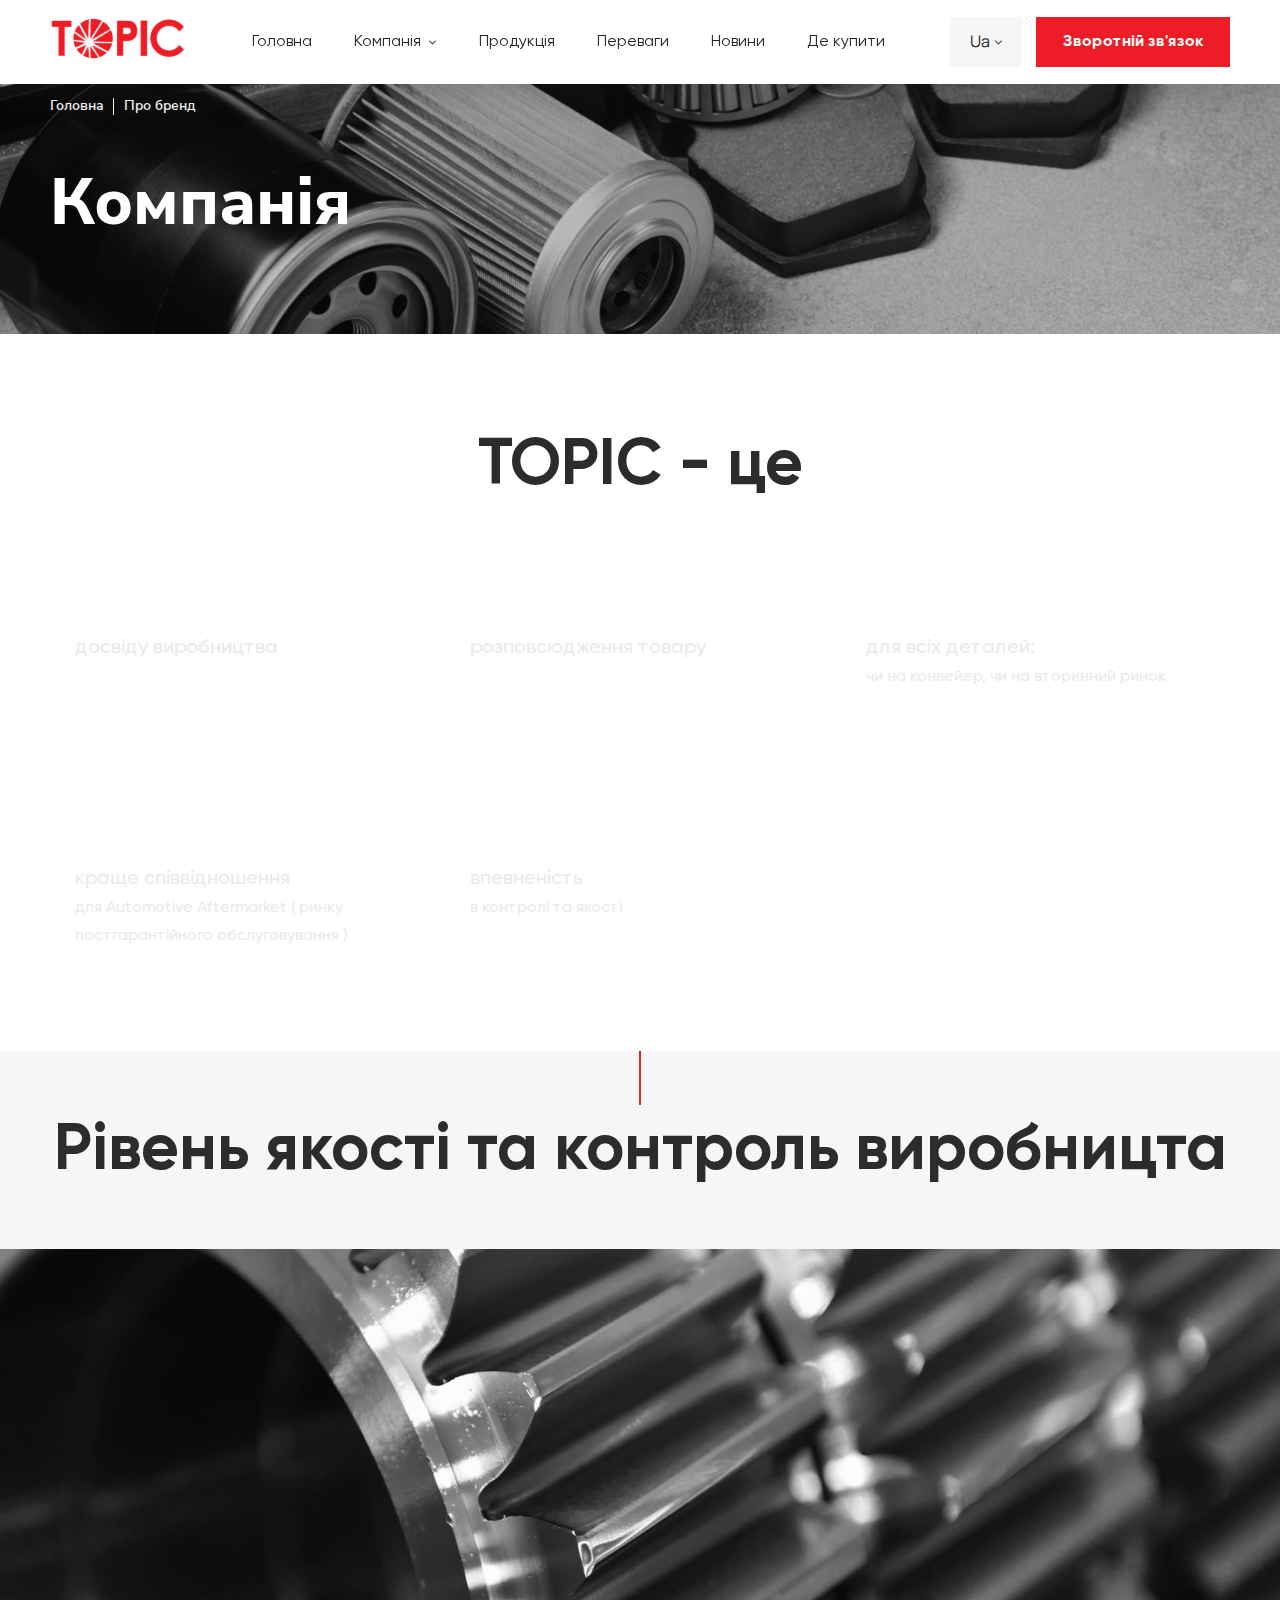
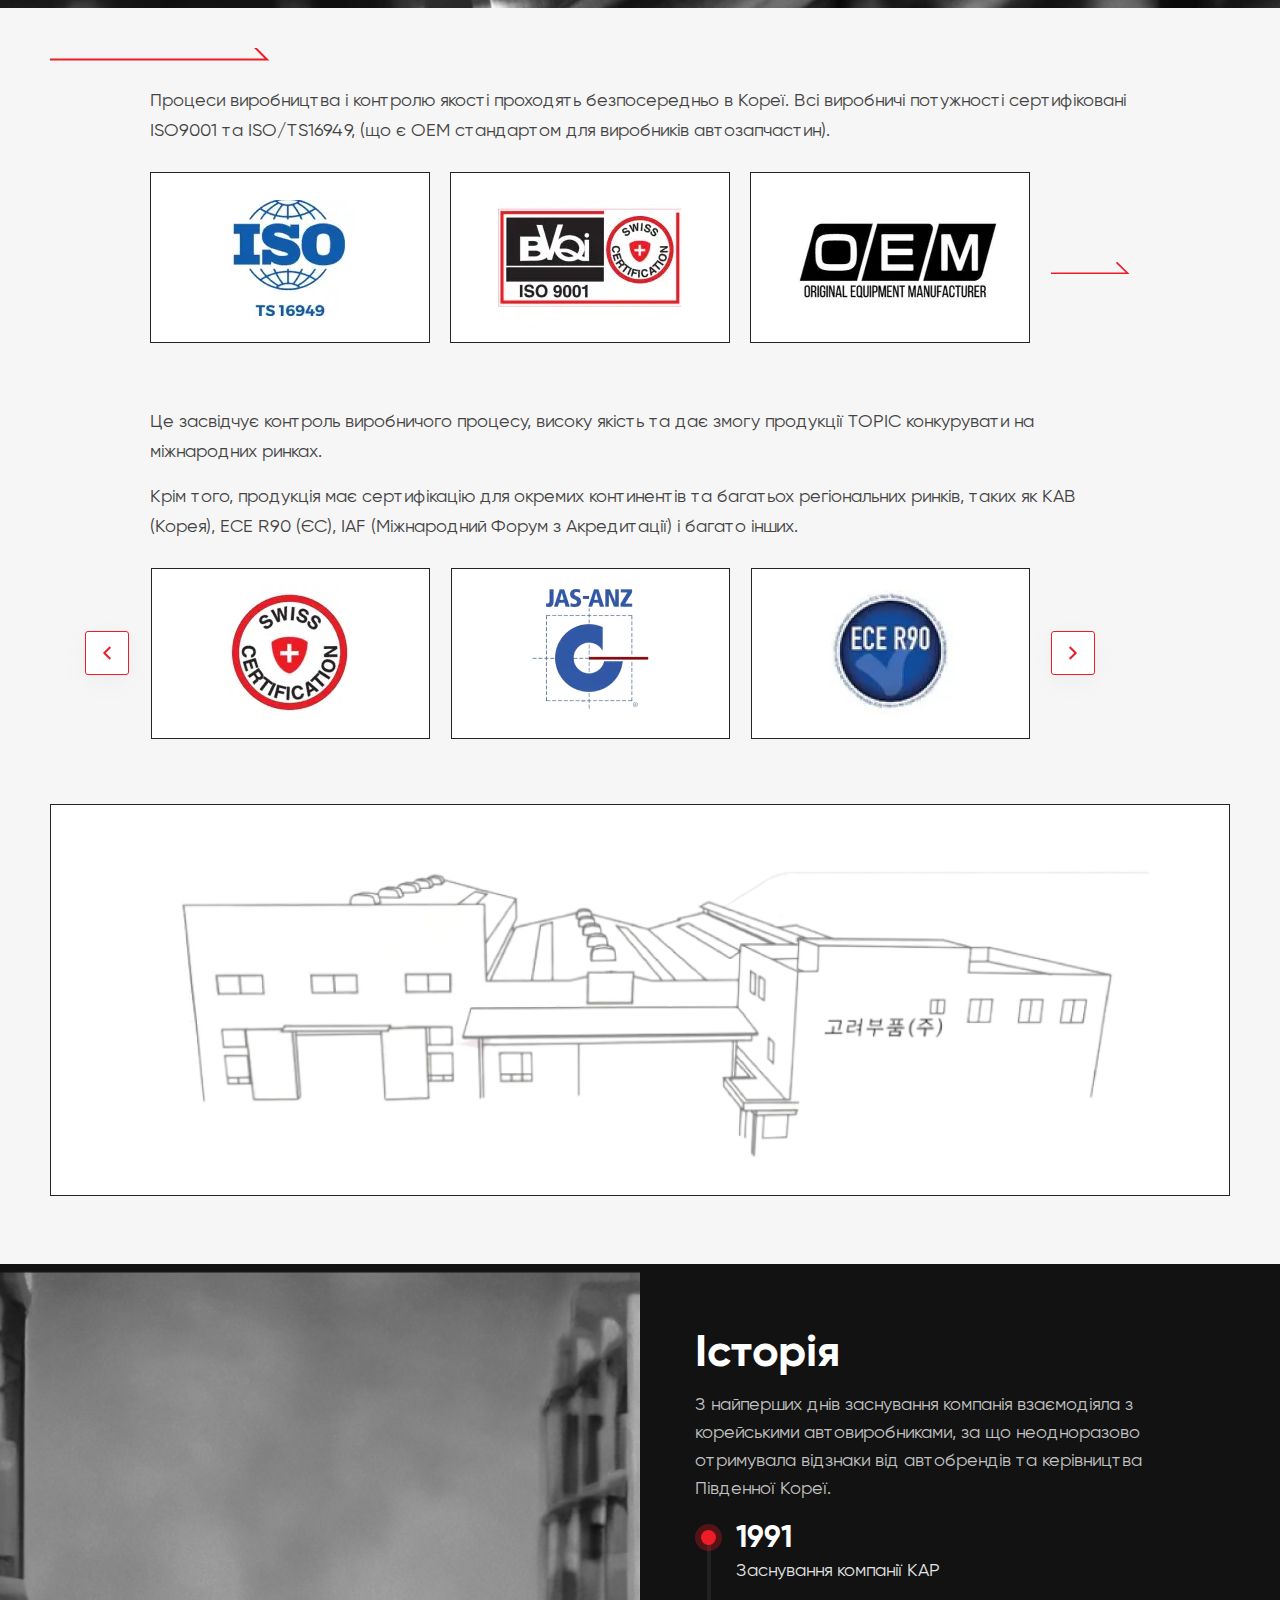
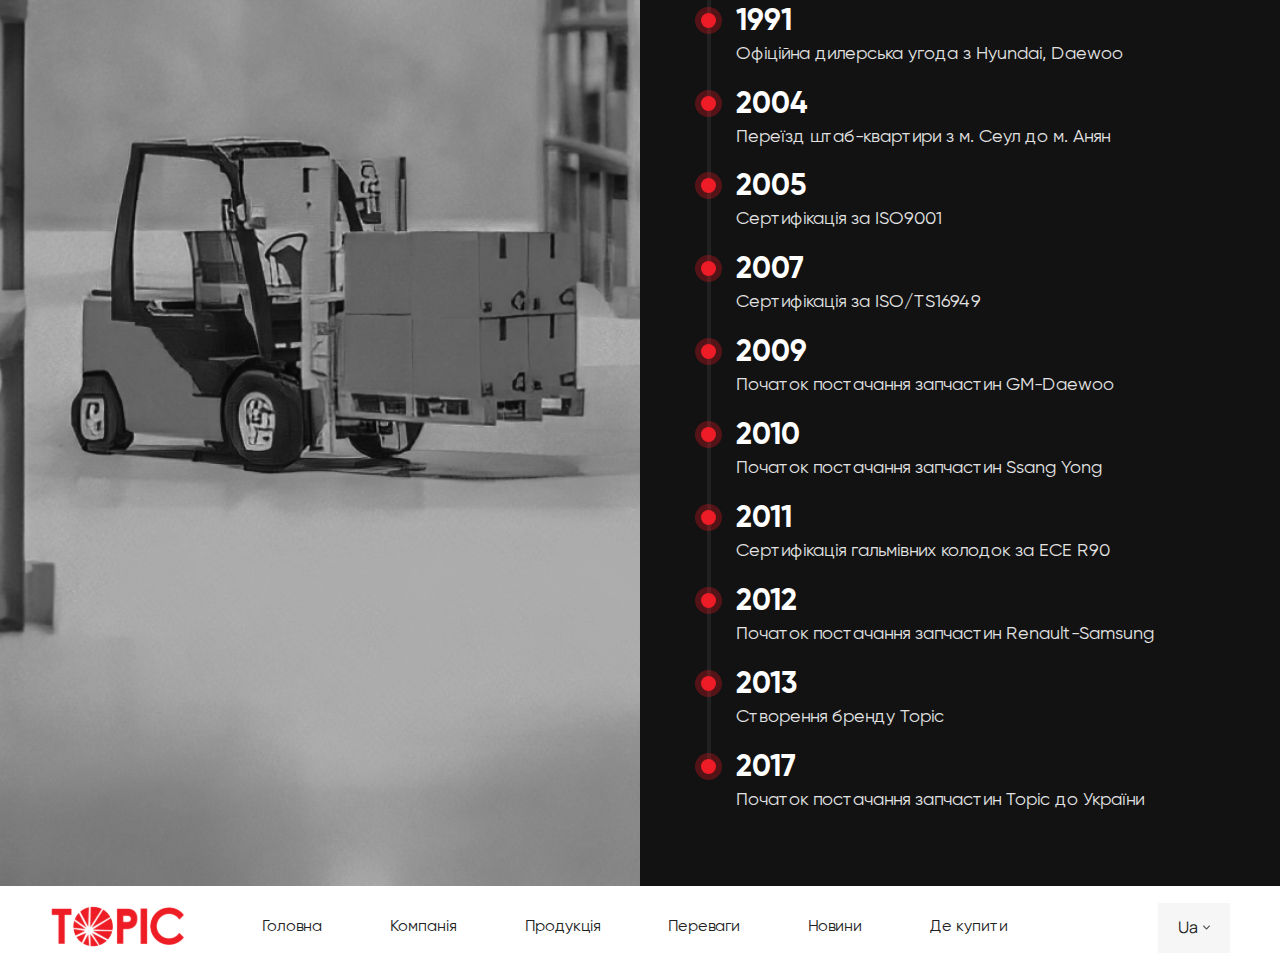
==== commit 758b1bb8: "add changes" ====
--- a/about.html
+++ b/about.html
@@ -4,8 +4,8 @@
     <meta charset="UTF-8">
     <meta http-equiv="X-UA-Compatible" content="IE=edge">
     <meta name="viewport" content="width=device-width, initial-scale=1.0">
-    <link rel="stylesheet" href="css/style.min.css">
-    <link rel="stylesheet" href="https://cdn.jsdelivr.net/npm/swiper@8/swiper-bundle.min.css" />
+    <link rel="stylesheet" href="css/style.min.css?_v=20231019170643">
+    <link rel="stylesheet" href="https://cdn.jsdelivr.net/npm/swiper@8/swiper-bundle.min.css?_v=20231019170643" />
     <title>Про бренд</title>
 </head>
 
@@ -90,7 +90,7 @@
     <main class="main about">
         <section class="about__main main-block">
             <div class="main-block__image ibg">
-                <img src="img/main-block/04.jpg" alt="main-img">
+                <picture><source srcset="img/main-block/04.webp" type="image/webp"><img src="img/main-block/04.jpg" alt="main-img"></picture>
             </div>
             <div class="main-block__body">
                 <div class="main-block__container container">
@@ -171,7 +171,7 @@
             </h2>
             <div class="quality-about__image-block">
                 <div class="quality-about__image ibg">
-                    <img src="img/about/quality/big-img.jpg" alt="img">
+                    <picture><source srcset="img/about/quality/big-img.webp" type="image/webp"><img src="img/about/quality/big-img.jpg" alt="img"></picture>
                 </div>
             </div>
             <div class="quality-about__body">
@@ -191,19 +191,19 @@
                                         <div class="certificates-quality-about__column">
                                             <div
                                                 class="certificates-quality-about__item item-certificates-quality-about">
-                                                <img src="img/about/quality/certificates/iso.png" alt="iso">
+                                                <picture><source srcset="img/about/quality/certificates/iso.webp" type="image/webp"><img src="img/about/quality/certificates/iso.png" alt="iso"></picture>
                                             </div>
                                         </div>
                                         <div class="certificates-quality-about__column">
                                             <div
                                                 class="certificates-quality-about__item item-certificates-quality-about">
-                                                <img src="img/about/quality/certificates/bvqi.png" alt="bvqi">
+                                                <picture><source srcset="img/about/quality/certificates/bvqi.webp" type="image/webp"><img src="img/about/quality/certificates/bvqi.png" alt="bvqi"></picture>
                                             </div>
                                         </div>
                                         <div class="certificates-quality-about__column">
                                             <div
                                                 class="certificates-quality-about__item item-certificates-quality-about">
-                                                <img src="img/about/quality/certificates/oem.png" alt="oem">
+                                                <picture><source srcset="img/about/quality/certificates/oem.webp" type="image/webp"><img src="img/about/quality/certificates/oem.png" alt="oem"></picture>
                                             </div>
                                         </div>
                                     </div>
@@ -233,21 +233,21 @@
                                             class="slider-quality-about__slide slide-slider-quality-about swiper-slide">
                                             <div
                                                 class="slide-slider-quality-about__item item-certificates-quality-about">
-                                                <img src="img/about/quality/certificates/swiss.png" alt="swiss">
+                                                <picture><source srcset="img/about/quality/certificates/swiss.webp" type="image/webp"><img src="img/about/quality/certificates/swiss.png" alt="swiss"></picture>
                                             </div>
                                         </div>
                                         <div
                                             class="slider-quality-about__slide slide-slider-quality-about swiper-slide">
                                             <div
                                                 class="slide-slider-quality-about__item item-certificates-quality-about">
-                                                <img src="img/about/quality/certificates/jas-anz.png" alt="jas-anz">
+                                                <picture><source srcset="img/about/quality/certificates/jas-anz.webp" type="image/webp"><img src="img/about/quality/certificates/jas-anz.png" alt="jas-anz"></picture>
                                             </div>
                                         </div>
                                         <div
                                             class="slider-quality-about__slide slide-slider-quality-about swiper-slide">
                                             <div
                                                 class="slide-slider-quality-about__item item-certificates-quality-about">
-                                                <img src="img/about/quality/certificates/ece.png" alt="ece">
+                                                <picture><source srcset="img/about/quality/certificates/ece.webp" type="image/webp"><img src="img/about/quality/certificates/ece.png" alt="ece"></picture>
                                             </div>
                                         </div>
                                     </div>
@@ -262,7 +262,7 @@
                             </div>
                             <div class="quality-about__house house-quality-about">
                                 <div class="house-quality-about__body">
-                                    <img src="img/about/quality/house.png" alt="houses">
+                                    <picture><source srcset="img/about/quality/house.webp" type="image/webp"><img src="img/about/quality/house.png" alt="houses"></picture>
                                 </div>
                             </div>
                         </div>
@@ -272,7 +272,7 @@
         </section>
         <section class="about__history history-about">
             <div class="history-about__image ibg">
-                <img src="img/about/history/bg.png" alt="bg">
+                <picture><source srcset="img/about/history/bg.webp" type="image/webp"><img src="img/about/history/bg.png" alt="bg"></picture>
             </div>
             <div class="history-about__body">
                 <div class="history-about__container container">
@@ -477,8 +477,8 @@
         </div>
     </div>
 </footer>
-    <script src="https://cdn.jsdelivr.net/npm/swiper@8/swiper-bundle.min.js"></script>
-    <script src="js/app.min.js"></script>
+    <script src="https://cdn.jsdelivr.net/npm/swiper@8/swiper-bundle.min.js?_v=20231019170643"></script>
+    <script src="js/app.min.js?_v=20231019170643"></script>
 </body>
 
 </html>--- a/css/style.min.css
+++ b/css/style.min.css
@@ -1,5114 +1 @@
-@font-face {
-  font-family: Gilroy;
-  font-display: swap;
-  src: url("../fonts/Gilroy-Bold.woff2") format("woff2");
-  font-weight: 700;
-  font-style: normal;
-}
-@font-face {
-  font-family: Gilroy;
-  font-display: swap;
-  src: url("../fonts/Gilroy-Medium.woff2") format("woff2");
-  font-weight: 500;
-  font-style: normal;
-}
-@font-face {
-  font-family: Gilroy;
-  font-display: swap;
-  src: url("../fonts/Gilroy-Regular.woff2") format("woff2");
-  font-weight: 400;
-  font-style: normal;
-}
-@font-face {
-  font-family: Gilroy;
-  font-display: swap;
-  src: url("../fonts/Gilroy-Semibold.woff2") format("woff2");
-  font-weight: 600;
-  font-style: normal;
-}
-@font-face {
-  font-family: Inter;
-  font-display: swap;
-  src: url("../fonts/Inter-Regular.woff2") format("woff2");
-  font-weight: 400;
-  font-style: normal;
-}
-@font-face {
-  font-family: Manrope;
-  font-display: swap;
-  src: url("../fonts/Manrope-Regular.woff2") format("woff2");
-  font-weight: 400;
-  font-style: normal;
-}
-@font-face {
-  font-family: Manrope;
-  font-display: swap;
-  src: url("../fonts/Manrope-Medium.woff2") format("woff2");
-  font-weight: 500;
-  font-style: normal;
-}
-@font-face {
-  font-family: Manrope;
-  font-display: swap;
-  src: url("../fonts/Manrope-SemiBold.woff2") format("woff2");
-  font-weight: 600;
-  font-style: normal;
-}
-@font-face {
-  font-family: Manrope;
-  font-display: swap;
-  src: url("../fonts/Manrope-Bold.woff2") format("woff2");
-  font-weight: 700;
-  font-style: normal;
-}
-@font-face {
-  font-family: MazzardH;
-  font-display: swap;
-  src: url("../fonts/MazzardH-Regular.woff2") format("woff2");
-  font-weight: 400;
-  font-style: normal;
-}
-@font-face {
-  font-family: MazzardM;
-  font-display: swap;
-  src: url("../fonts/MazzardM-Bold.woff2") format("woff2");
-  font-weight: 700;
-  font-style: normal;
-}
-@font-face {
-  font-family: MazzardM;
-  font-display: swap;
-  src: url("../fonts/MazzardM-Medium.woff2") format("woff2");
-  font-weight: 500;
-  font-style: normal;
-}
-@font-face {
-  font-family: MazzardM;
-  font-display: swap;
-  src: url("../fonts/MazzardM-Regular.woff2") format("woff2");
-  font-weight: 400;
-  font-style: normal;
-}
-@font-face {
-  font-family: MazzardM;
-  font-display: swap;
-  src: url("../fonts/MazzardM-SemiBold.woff2") format("woff2");
-  font-weight: 600;
-  font-style: normal;
-}
-@font-face {
-  font-family: NunitoSans;
-  font-display: swap;
-  src: url("../fonts/NunitoSans-Bold.woff2") format("woff2");
-  font-weight: 700;
-  font-style: normal;
-}
-@font-face {
-  font-family: NunitoSans;
-  font-display: swap;
-  src: url("../fonts/NunitoSans-ExtraBold.woff2") format("woff2");
-  font-weight: 800;
-  font-style: normal;
-}
-@font-face {
-  font-family: NunitoSans;
-  font-display: swap;
-  src: url("../fonts/NunitoSans-Regular.woff2") format("woff2");
-  font-weight: 400;
-  font-style: normal;
-}
-@font-face {
-  font-family: NunitoSans;
-  font-display: swap;
-  src: url("../fonts/NunitoSans-SemiBold.woff2") format("woff2");
-  font-weight: 600;
-  font-style: normal;
-}
-@font-face {
-  font-family: Unbounded;
-  font-display: swap;
-  src: url("../fonts/Unbounded-Bold.woff2") format("woff2");
-  font-weight: 700;
-  font-style: normal;
-}
-@font-face {
-  font-family: Unbounded;
-  font-display: swap;
-  src: url("../fonts/Unbounded-Medium.woff2") format("woff2");
-  font-weight: 500;
-  font-style: normal;
-}
-* {
-  padding: 0px;
-  margin: 0px;
-  border: 0px;
-}
-
-*,
-*:before,
-*:after {
-  -moz-box-sizing: border-box;
-  -webkit-box-sizing: border-box;
-  box-sizing: border-box;
-}
-
-:focus,
-:active {
-  outline: none;
-}
-
-a:focus,
-a:active {
-  outline: none;
-}
-
-aside,
-nav,
-footer,
-header,
-section {
-  display: block;
-}
-
-html,
-body {
-  height: 100%;
-  min-width: 320px;
-}
-
-body {
-  line-height: 1;
-  font-family: "Gilroy";
-  -ms-text-size-adjust: 100%;
-  -moz-text-size-adjust: 100%;
-  -webkit-text-size-adjust: 100%;
-}
-
-input,
-button,
-textarea {
-  font-family: "Gilroy";
-}
-
-input::-ms-clear {
-  display: none;
-}
-
-button {
-  cursor: pointer;
-}
-
-button::-moz-focus-inner {
-  padding: 0;
-  border: 0;
-}
-
-a,
-a:visited {
-  text-decoration: none;
-}
-
-a:hover {
-  text-decoration: none;
-}
-
-ul li {
-  list-style: none;
-}
-
-img {
-  vertical-align: top;
-}
-
-h1,
-h2,
-h3,
-h4,
-h5,
-h6 {
-  font-weight: inherit;
-  font-size: inherit;
-}
-
-body {
-  color: #000;
-  font-size: 14px;
-}
-body.lock {
-  overflow: hidden;
-}
-
-.wrapper {
-  width: 100%;
-  min-height: 100%;
-  overflow: hidden;
-}
-
-.container {
-  max-width: 1210px;
-  margin: 0 auto;
-  width: 100%;
-  padding: 0 15px;
-}
-@media (max-width: 1222px) {
-  .container {
-    max-width: 970px;
-  }
-}
-@media (max-width: 991.98px) {
-  .container {
-    max-width: 750px;
-  }
-}
-@media (max-width: 767.98px) {
-  .container {
-    max-width: none;
-  }
-}
-
-.btn {
-  display: -webkit-box;
-  display: -moz-box;
-  display: -ms-flexbox;
-  display: -webkit-flex;
-  display: flex;
-  font-size: 0;
-  align-items: center;
-  justify-content: center;
-  text-align: center;
-  padding: 5px 10px;
-  width: 160px;
-  height: 42px;
-  background-color: #ED1C26;
-  font-family: NunitoSans;
-  color: #FFFFFF;
-  font-size: 15px;
-  font-weight: 800;
-  line-height: 133.3333333333%;
-  -webkit-transition: all 0.3s ease 0s;
-  -moz-transition: all 0.3s ease 0s;
-  -ms-transition: all 0.3s ease 0s;
-  -o-transition: all 0.3s ease 0s;
-  transition: all 0.3s ease 0s;
-}
-.btn:hover {
-  background-color: #d71923;
-}
-
-.menu__list {
-  display: -webkit-box;
-  display: -moz-box;
-  display: -ms-flexbox;
-  display: -webkit-flex;
-  display: flex;
-  font-size: 0;
-  align-items: center;
-  justify-content: space-between;
-  margin: 0 -10px;
-}
-.menu__item {
-  padding: 0 10px;
-  position: relative;
-}
-@media (min-width: 991.98px) {
-  .menu__item_subtitle:hover .menu__link_subtitle::before {
-    -moz-transform: rotate(180deg);
-    -ms-transform: rotate(180deg);
-    -webkit-transform: rotate(180deg);
-    -o-transform: rotate(180deg);
-    transform: rotate(180deg);
-  }
-  .menu__item_subtitle:hover .subtitle {
-    display: block;
-  }
-}
-.menu__link {
-  font-size: 16px;
-  line-height: 118.75%;
-  color: #212121;
-  -webkit-transition: all 0.3s ease 0s;
-  -moz-transition: all 0.3s ease 0s;
-  -ms-transition: all 0.3s ease 0s;
-  -o-transition: all 0.3s ease 0s;
-  transition: all 0.3s ease 0s;
-  white-space: nowrap;
-}
-.menu__link_subtitle {
-  display: flex;
-  align-items: center;
-  position: relative;
-  padding: 0 15px 0 0;
-}
-.menu__link_subtitle::before {
-  position: absolute;
-  content: "";
-  width: 7px;
-  height: 5px;
-  background: url("../img/icons/arrow-languages.svg") center no-repeat;
-  background-size: contain;
-  right: 0;
-  -webkit-transition: all 0.3s ease 0s;
-  -moz-transition: all 0.3s ease 0s;
-  -ms-transition: all 0.3s ease 0s;
-  -o-transition: all 0.3s ease 0s;
-  transition: all 0.3s ease 0s;
-}
-.menu__link:hover {
-  text-decoration: underline;
-  text-decoration-thickness: 1px;
-}
-@media (max-width: 1222px) {
-  .menu__link {
-    font-size: 15px;
-  }
-}
-.subtitle {
-  display: none;
-  padding: 10px 0 0 0;
-  position: absolute;
-}
-.subtitle__list {
-  background-color: #fff;
-  box-shadow: 0px 10px 35px 0px rgba(35, 35, 35, 0.2509803922);
-}
-.subtitle__item {
-  padding: 7.5px 12.5px;
-}
-.subtitle__link {
-  font-size: 16px;
-  line-height: 118.75%;
-  color: #212121;
-  -webkit-transition: all 0.3s ease 0s;
-  -moz-transition: all 0.3s ease 0s;
-  -ms-transition: all 0.3s ease 0s;
-  -o-transition: all 0.3s ease 0s;
-  transition: all 0.3s ease 0s;
-  white-space: nowrap;
-}
-.subtitle__link:hover {
-  text-decoration: underline;
-  text-decoration-thickness: 1px;
-}
-@media (max-width: 1222px) {
-  .subtitle__link {
-    font-size: 15px;
-  }
-}
-
-.dropdown {
-  position: relative;
-}
-.dropdown__button {
-  display: -webkit-box;
-  display: -moz-box;
-  display: -ms-flexbox;
-  display: -webkit-flex;
-  display: flex;
-  font-size: 0;
-  align-items: center;
-  position: relative;
-  width: 100%;
-  cursor: pointer;
-}
-.dropdown__button::before {
-  position: absolute;
-  content: "";
-  -webkit-transition: all 0.3s ease 0s;
-  -moz-transition: all 0.3s ease 0s;
-  -ms-transition: all 0.3s ease 0s;
-  -o-transition: all 0.3s ease 0s;
-  transition: all 0.3s ease 0s;
-}
-.dropdown__button.active::before {
-  -moz-transform: rotate(180deg);
-  -ms-transform: rotate(180deg);
-  -webkit-transform: rotate(180deg);
-  -o-transform: rotate(180deg);
-  transform: rotate(180deg);
-}
-.dropdown__list {
-  display: none;
-  position: absolute;
-  width: 100%;
-  left: 0;
-  overflow: hidden;
-  z-index: 1;
-}
-.dropdown__list.visible {
-  display: block;
-}
-.dropdown__list-item {
-  display: flex;
-  align-items: center;
-  cursor: pointer;
-  -webkit-transition: all 0.3s ease 0s;
-  -moz-transition: all 0.3s ease 0s;
-  -ms-transition: all 0.3s ease 0s;
-  -o-transition: all 0.3s ease 0s;
-  transition: all 0.3s ease 0s;
-}
-.dropdown__list-item:hover {
-  background-color: #f0eded;
-}
-
-.breadcrumbs__list {
-  display: -webkit-box;
-  display: -moz-box;
-  display: -ms-flexbox;
-  display: -webkit-flex;
-  display: flex;
-  font-size: 0;
-  align-items: center;
-}
-.breadcrumbs__item {
-  display: flex;
-  align-items: center;
-  position: relative;
-}
-.breadcrumbs__item:not(:last-child) {
-  padding: 0 20px 0 0;
-}
-.breadcrumbs__item:not(:last-child)::before {
-  position: absolute;
-  content: "";
-  width: 1px;
-  height: 100%;
-  right: 10px;
-  background-color: #FFFFFF;
-}
-.breadcrumbs__item a {
-  -webkit-transition: all 0.3s ease 0s;
-  -moz-transition: all 0.3s ease 0s;
-  -ms-transition: all 0.3s ease 0s;
-  -o-transition: all 0.3s ease 0s;
-  transition: all 0.3s ease 0s;
-}
-.breadcrumbs__item a:hover {
-  text-decoration: underline;
-}
-.breadcrumbs__link {
-  font-family: NunitoSans;
-  font-size: 14px;
-  font-weight: 600;
-  line-height: 118.75%;
-  color: #FFFFFF;
-}
-@media (max-width: 991.98px) {
-  .breadcrumbs__link {
-    font-size: 13px;
-  }
-}
-@media (max-width: 479.98px) {
-  .breadcrumbs__link {
-    font-size: 12px;
-  }
-}
-
-.title-h2 {
-  font-family: NunitoSans;
-  font-size: 65px;
-  font-weight: 800;
-}
-@media (max-width: 1222px) {
-  .title-h2 {
-    font-size: 55px;
-  }
-}
-@media (max-width: 991.98px) {
-  .title-h2 {
-    font-size: 46px;
-  }
-}
-@media (max-width: 767.98px) {
-  .title-h2 {
-    font-size: 37px;
-  }
-}
-@media (max-width: 479.98px) {
-  .title-h2 {
-    font-size: 28px;
-  }
-}
-.title-h2_white {
-  color: #FFFFFF;
-}
-.title-h2_black {
-  font-family: Gilroy;
-  font-weight: 700;
-  color: #2D2C2C;
-}
-
-.title-h3 {
-  font-family: NunitoSans;
-  font-size: 45px;
-  font-weight: 800;
-  line-height: 144.4444444444%;
-  color: #000000;
-}
-.title-h3_white {
-  font-family: Gilroy;
-  font-weight: 700;
-  color: #FFFFFF;
-}
-@media (max-width: 1222px) {
-  .title-h3 {
-    font-size: 38px;
-  }
-}
-@media (max-width: 991.98px) {
-  .title-h3 {
-    font-size: 32px;
-  }
-}
-@media (max-width: 767.98px) {
-  .title-h3 {
-    font-size: 26px;
-  }
-}
-@media (max-width: 479.98px) {
-  .title-h3 {
-    font-size: 20px;
-  }
-}
-
-.main {
-  padding: 84px 0 0 0;
-}
-@media (max-width: 1222px) {
-  .main {
-    padding: 75.6px 0 0 0;
-  }
-}
-@media (max-width: 991.98px) {
-  .main {
-    padding: 67.35px 0 0 0;
-  }
-}
-@media (max-width: 767.98px) {
-  .main {
-    padding: 62.8px 0 0 0;
-  }
-}
-@media (max-width: 479.98px) {
-  .main {
-    padding: 54.2px 0 0 0;
-  }
-}
-@media (max-width: 400px) {
-  .main {
-    padding: 46.25px 0 0 0;
-  }
-}
-
-.main-block {
-  position: relative;
-  height: 250px;
-  padding: 14px 0 0 0;
-}
-@media (max-width: 1222px) {
-  .main-block {
-    height: 230px;
-  }
-}
-@media (max-width: 991.98px) {
-  .main-block {
-    height: 210px;
-    padding: 12px 0 0 0;
-  }
-}
-@media (max-width: 767.98px) {
-  .main-block {
-    height: 190px;
-  }
-}
-@media (max-width: 479.98px) {
-  .main-block {
-    padding: 10px 0 0 0;
-    height: 170px;
-  }
-}
-.main-block__image {
-  position: absolute;
-  top: 0;
-  left: 0;
-  width: 100%;
-  height: 100%;
-}
-.main-block__image::before {
-  position: absolute;
-  content: "";
-  width: 100%;
-  height: 100%;
-  top: 0;
-  left: 0;
-  background: rgba(22, 22, 22, 0.3019607843);
-}
-.main-block__body {
-  height: 100%;
-}
-.main-block__container {
-  height: 100%;
-}
-.main-block__inner {
-  height: 100%;
-  position: relative;
-}
-.main-block__content {
-  padding: 55px 0 0 0;
-  height: 100%;
-}
-@media (max-width: 767.98px) {
-  .main-block__content {
-    padding: 50px 0 0 0;
-  }
-}
-@media (max-width: 479.98px) {
-  .main-block__content {
-    padding: 45px 0 0 0;
-  }
-}
-.slider-btn {
-  flex: 0 0 44px;
-  width: 44px;
-  height: 44px;
-  display: -webkit-box;
-  display: -moz-box;
-  display: -ms-flexbox;
-  display: -webkit-flex;
-  display: flex;
-  font-size: 0;
-  align-items: center;
-  justify-content: center;
-  text-align: center;
-  border-radius: 3px;
-  overflow: hidden;
-  border: 1px solid #ED1C26;
-  background-color: #fff;
-  box-shadow: 0px 6px 20px 0px rgba(172, 172, 172, 0.1019607843);
-  cursor: pointer;
-  -webkit-transition: all 0.3s ease 0s;
-  -moz-transition: all 0.3s ease 0s;
-  -ms-transition: all 0.3s ease 0s;
-  -o-transition: all 0.3s ease 0s;
-  transition: all 0.3s ease 0s;
-}
-.slider-btn svg {
-  width: 8px;
-  height: 14px;
-  fill: #ED1C26;
-  -webkit-transition: all 0.3s ease 0s;
-  -moz-transition: all 0.3s ease 0s;
-  -ms-transition: all 0.3s ease 0s;
-  -o-transition: all 0.3s ease 0s;
-  transition: all 0.3s ease 0s;
-}
-.slider-btn:hover {
-  background-color: #ED1C26;
-}
-.slider-btn:hover svg {
-  fill: #fff;
-}
-.ibg {
-  background-position: center;
-  background-size: cover;
-  background-repeat: no-repeat;
-}
-.ibg img {
-  display: none;
-}
-
-.header {
-  position: fixed;
-  height: 84px;
-  top: 0;
-  left: 0;
-  width: 100%;
-  background-color: #FFFFFF;
-  box-shadow: 0px 10px 35px 0px rgba(35, 35, 35, 0.2509803922);
-  z-index: 2;
-}
-@media (max-width: 1222px) {
-  .header {
-    height: 75.6px;
-  }
-}
-@media (max-width: 991.98px) {
-  .header {
-    height: 67.35px;
-  }
-}
-@media (max-width: 767.98px) {
-  .header {
-    height: 62.8px;
-  }
-}
-@media (max-width: 479.98px) {
-  .header {
-    height: 54.2px;
-  }
-}
-@media (max-width: 400px) {
-  .header {
-    height: 46.25px;
-  }
-}
-.header__container {
-  height: 100%;
-}
-.header__body {
-  height: 100%;
-}
-.header__row {
-  height: 100%;
-  display: -webkit-box;
-  display: -moz-box;
-  display: -ms-flexbox;
-  display: -webkit-flex;
-  display: flex;
-  font-size: 0;
-  align-items: center;
-}
-@media (max-width: 991.98px) {
-  .header__row {
-    justify-content: space-between;
-  }
-}
-.header__logo {
-  flex: 0 0 137.2px;
-  transform: translate(0, -7px);
-}
-.header__logo img {
-  max-width: 100%;
-}
-@media (max-width: 1222px) {
-  .header__logo {
-    flex: 0 0 123.5px;
-    transform: translate(0, -3px);
-  }
-}
-@media (max-width: 991.98px) {
-  .header__logo {
-    margin: 0 20px 0 0;
-    flex: 0 0 110px;
-    transform: translate(0, -2px);
-  }
-}
-@media (max-width: 767.98px) {
-  .header__logo {
-    flex: 0 0 100px;
-  }
-}
-@media (max-width: 479.98px) {
-  .header__logo {
-    flex: 0 0 90px;
-    margin: 0 15px 0 0;
-  }
-}
-@media (max-width: 400px) {
-  .header__logo {
-    flex: 0 0 80px;
-  }
-}
-.header__content {
-  display: flex;
-  align-items: center;
-}
-.header__menu {
-  flex: 1 1 100%;
-  margin: 0 65px;
-}
-@media (max-width: 1222px) {
-  .header__menu {
-    margin: 0 30px;
-  }
-}
-@media (max-width: 991.98px) {
-  .header__menu {
-    margin: 0;
-  }
-  .header__menu .menu__list {
-    flex-direction: column;
-    margin: 0;
-  }
-  .header__menu .menu__item {
-    padding: 0;
-    text-align: left;
-  }
-  .header__menu .menu__item:not(:last-child) {
-    margin: 0 0 15px 0;
-  }
-  .header__menu .menu__link_subtitle {
-    justify-content: center;
-    padding: 0 5px 0 0;
-  }
-  .header__menu .subtitle {
-    display: block;
-    position: relative;
-    margin: 0 0 0px 0;
-  }
-  .header__menu .subtitle .subtitle__list {
-    background-color: transparent;
-    box-shadow: none;
-  }
-  .header__menu .subtitle .subtitle__link {
-    font-size: 16px;
-  }
-  .header__menu .menu__link {
-    font-size: 18px;
-  }
-}
-.header__languages .dropdown__button {
-  flex: 0 0 72px;
-  width: 72px;
-  height: 50px;
-  background-color: #F6F6F6;
-  font-family: Manrope;
-  font-size: 16px;
-  font-weight: 400;
-  line-height: 137.5%;
-  color: #212121;
-  padding: 5px 20px;
-}
-.header__languages .dropdown__button::before {
-  width: 7px;
-  height: 5px;
-  background: url("../img/icons/arrow-languages.svg") center no-repeat;
-  background-size: contain;
-  right: 20px;
-  margin: 0 0 0 5px;
-}
-@media (max-width: 1222px) {
-  .header__languages .dropdown__button {
-    flex: 0 0 68.5px;
-    width: 68.5px;
-    height: 47px;
-    font-size: 15px;
-    padding: 5px 17.5px;
-  }
-  .header__languages .dropdown__button::before {
-    right: 17.5px;
-  }
-}
-@media (max-width: 991.98px) {
-  .header__languages .dropdown__button {
-    flex: 0 0 63.5px;
-    width: 63.5px;
-    height: 44px;
-    padding: 5px 15px;
-  }
-  .header__languages .dropdown__button::before {
-    right: 15px;
-  }
-}
-@media (max-width: 767.98px) {
-  .header__languages .dropdown__button {
-    font-size: 14px;
-    height: 41px;
-    flex: 0 0 60px;
-    width: 60px;
-    padding: 5px 12.5px;
-  }
-  .header__languages .dropdown__button::before {
-    right: 12.5px;
-  }
-}
-@media (max-width: 479.98px) {
-  .header__languages .dropdown__button {
-    font-size: 13px;
-    height: 38px;
-    flex: 0 0 56.5px;
-    width: 56.5px;
-  }
-}
-@media (max-width: 400px) {
-  .header__languages .dropdown__button {
-    font-size: 12px;
-    height: 35px;
-    flex: 0 0 52px;
-    width: 52px;
-    padding: 5px 10px;
-  }
-  .header__languages .dropdown__button::before {
-    right: 10px;
-  }
-}
-@media (max-width: 350px) {
-  .header__languages .dropdown__button {
-    height: 38px;
-    font-size: 13px;
-    flex: 0 0 56.5px;
-    width: 56.5px;
-  }
-}
-.header__languages .dropdown__list {
-  top: 50px;
-  background-color: #F6F6F6;
-  box-shadow: 0px 10px 35px 0px rgba(35, 35, 35, 0.2509803922);
-}
-@media (max-width: 1222px) {
-  .header__languages .dropdown__list {
-    top: 47px;
-  }
-}
-@media (max-width: 991.98px) {
-  .header__languages .dropdown__list {
-    top: 44px;
-  }
-}
-@media (max-width: 767.98px) {
-  .header__languages .dropdown__list {
-    top: 41px;
-  }
-}
-@media (max-width: 479.98px) {
-  .header__languages .dropdown__list {
-    top: 38px;
-  }
-}
-@media (max-width: 400px) {
-  .header__languages .dropdown__list {
-    top: 35px;
-  }
-}
-@media (max-width: 350px) {
-  .header__languages .dropdown__list {
-    top: 38px;
-  }
-}
-.header__languages .dropdown__list-item {
-  font-family: Manrope;
-  font-size: 16px;
-  font-weight: 400;
-  line-height: 137.5%;
-  color: #212121;
-  padding: 5px 20px;
-  height: 50px;
-}
-@media (max-width: 1222px) {
-  .header__languages .dropdown__list-item {
-    height: 47px;
-    font-size: 15px;
-    padding: 5px 17.5px;
-  }
-}
-@media (max-width: 991.98px) {
-  .header__languages .dropdown__list-item {
-    height: 44px;
-    padding: 5px 15px;
-  }
-}
-@media (max-width: 767.98px) {
-  .header__languages .dropdown__list-item {
-    height: 41px;
-    padding: 5px 12.5px;
-  }
-}
-@media (max-width: 479.98px) {
-  .header__languages .dropdown__list-item {
-    height: 38px;
-    font-size: 13px;
-  }
-}
-@media (max-width: 400px) {
-  .header__languages .dropdown__list-item {
-    height: 35px;
-    font-size: 12px;
-  }
-}
-@media (max-width: 350px) {
-  .header__languages .dropdown__list-item {
-    height: 38px;
-    font-size: 13px;
-  }
-}
-.header__btn {
-  flex: 0 0 194px;
-  width: 194px;
-  height: 50px;
-  font-family: Gilroy;
-  font-size: 16px;
-  font-weight: 700;
-  line-height: 118.75%;
-  margin: 0 0 0 14px;
-}
-@media (max-width: 1222px) {
-  .header__btn {
-    flex: 0 0 175px;
-    width: 175px;
-    height: 47px;
-    font-size: 15px;
-  }
-}
-@media (max-width: 991.98px) {
-  .header__btn {
-    height: 44px;
-    flex: 0 0 170px;
-    width: 170px;
-  }
-}
-@media (max-width: 767.98px) {
-  .header__btn {
-    height: 41px;
-    flex: 160px;
-    width: 160px;
-    font-size: 14px;
-  }
-}
-@media (max-width: 479.98px) {
-  .header__btn {
-    height: 38px;
-    flex: 135px;
-    width: 135px;
-    font-size: 13px;
-  }
-}
-@media (max-width: 400px) {
-  .header__btn {
-    height: 35px;
-    font-size: 12px;
-    flex: 0 0 122px;
-    width: 122px;
-    margin: 0 0 0 12px;
-  }
-}
-.header__burger {
-  display: none;
-  flex: 0 0 30px;
-  width: 30px;
-  height: 20px;
-  position: relative;
-  cursor: pointer;
-  margin: 0 0 0 14px;
-}
-@media (max-width: 991.98px) {
-  .header__burger {
-    display: block;
-  }
-}
-@media (max-width: 400px) {
-  .header__burger {
-    margin: 0 0 0 12px;
-    flex: 0 0 26px;
-    width: 26px;
-    height: 18px;
-  }
-}
-.header__burger span {
-  width: 100%;
-  height: 2.5px;
-  border-radius: 2.5px;
-  background-color: #ED1C26;
-  position: absolute;
-  top: 9px;
-  left: 0;
-  -webkit-transition: all 0.3s ease 0s;
-  -moz-transition: all 0.3s ease 0s;
-  -ms-transition: all 0.3s ease 0s;
-  -o-transition: all 0.3s ease 0s;
-  transition: all 0.3s ease 0s;
-}
-.header__burger span:first-child {
-  top: 0;
-}
-.header__burger span:last-child {
-  top: auto;
-  bottom: 0.5px;
-}
-@media (max-width: 767.98px) {
-  .header__burger span:last-child {
-    bottom: 0;
-  }
-}
-@media (max-width: 400px) {
-  .header__burger span {
-    top: 8px;
-  }
-}
-.header__burger.active span {
-  -moz-transform: scale(0);
-  -ms-transform: scale(0);
-  -webkit-transform: scale(0);
-  -o-transform: scale(0);
-  transform: scale(0);
-}
-.header__burger.active span:first-child {
-  -moz-transform: rotate(-45deg);
-  -ms-transform: rotate(-45deg);
-  -webkit-transform: rotate(-45deg);
-  -o-transform: rotate(-45deg);
-  transform: rotate(-45deg);
-  top: 9px;
-}
-.header__burger.active span:last-child {
-  -moz-transform: rotate(45deg);
-  -ms-transform: rotate(45deg);
-  -webkit-transform: rotate(45deg);
-  -o-transform: rotate(45deg);
-  transform: rotate(45deg);
-  bottom: 9px;
-}
-@media (max-width: 400px) {
-  .header__burger.active span:first-child {
-    top: 8px;
-  }
-  .header__burger.active span:last-child {
-    bottom: 8px;
-  }
-}
-.mobile-header {
-  position: fixed;
-  top: 84px;
-  left: -120%;
-  width: 100%;
-  height: 100%;
-  background-color: #fff;
-  border-top: 1px solid #212121;
-  padding: 20px 0;
-  overflow-y: auto;
-  z-index: 3;
-  -webkit-transition: all 0.8s ease 0s;
-  -moz-transition: all 0.8s ease 0s;
-  -ms-transition: all 0.8s ease 0s;
-  -o-transition: all 0.8s ease 0s;
-  transition: all 0.8s ease 0s;
-}
-.mobile-header.active {
-  left: 0;
-}
-@media (max-width: 1222px) {
-  .mobile-header {
-    top: 75.6px;
-  }
-}
-@media (max-width: 991.98px) {
-  .mobile-header {
-    top: 67.35px;
-  }
-}
-@media (max-width: 767.98px) {
-  .mobile-header {
-    top: 62.8px;
-  }
-}
-@media (max-width: 479.98px) {
-  .mobile-header {
-    top: 54.2px;
-  }
-}
-@media (max-width: 400px) {
-  .mobile-header {
-    top: 46.25px;
-  }
-}
-@media (max-width: 350px) {
-  .mobile-header__top {
-    display: flex;
-    justify-content: center;
-    margin: 0 0 20px 0;
-  }
-}
-.footer {
-  background-color: #FFFFFF;
-}
-@media (max-width: 991.98px) {
-  .footer {
-    padding: 20px 0 5px 0;
-  }
-}
-@media (max-width: 479.98px) {
-  .footer {
-    padding: 15px 0 5px 0;
-  }
-}
-.footer__row {
-  display: -webkit-box;
-  display: -moz-box;
-  display: -ms-flexbox;
-  display: -webkit-flex;
-  display: flex;
-  font-size: 0;
-  align-items: center;
-}
-@media (max-width: 991.98px) {
-  .footer__row {
-    flex-wrap: wrap;
-    justify-content: space-between;
-  }
-}
-.footer__logo {
-  flex: 0 0 137.2px;
-  transform: translate(0, -5px);
-}
-.footer__logo img {
-  max-width: 100%;
-}
-@media (max-width: 1222px) {
-  .footer__logo {
-    flex: 0 0 123.5px;
-    transform: translate(0, -4px);
-  }
-}
-@media (max-width: 991.98px) {
-  .footer__logo {
-    flex: 0 0 110px;
-    order: 2;
-    transform: translate(0, -2px);
-  }
-}
-@media (max-width: 767.98px) {
-  .footer__logo {
-    flex: 0 0 100px;
-  }
-}
-@media (max-width: 479.98px) {
-  .footer__logo {
-    flex: 0 0 90px;
-    transform: translate(0, 0);
-  }
-}
-@media (max-width: 400px) {
-  .footer__logo {
-    flex: 0 0 80px;
-  }
-}
-.footer__menu {
-  flex: 1 1 100%;
-  margin: 0 150px 0 75px;
-}
-@media (max-width: 1222px) {
-  .footer__menu {
-    margin: 0 125px 0 62.5px;
-  }
-}
-@media (max-width: 991.98px) {
-  .footer__menu {
-    order: 1;
-    margin: 0;
-  }
-  .footer__menu .menu__item {
-    margin: 0 0 10px 0;
-  }
-}
-@media (max-width: 550px) {
-  .footer__menu .menu__list {
-    flex-wrap: wrap;
-  }
-  .footer__menu .menu__item {
-    flex: 0 1 33.333%;
-    text-align: center;
-  }
-}
-.footer__languages .dropdown__button {
-  flex: 0 0 72px;
-  width: 72px;
-  height: 50px;
-  background-color: #F6F6F6;
-  font-family: Manrope;
-  font-size: 16px;
-  font-weight: 400;
-  line-height: 137.5%;
-  color: #212121;
-  padding: 5px 20px;
-}
-.footer__languages .dropdown__button::before {
-  width: 7px;
-  height: 5px;
-  background: url("../img/icons/arrow-languages.svg") center no-repeat;
-  background-size: contain;
-  right: 20px;
-  margin: 0 0 0 5px;
-}
-@media (max-width: 1222px) {
-  .footer__languages .dropdown__button {
-    flex: 0 0 68.5px;
-    width: 68.5px;
-    height: 47px;
-    font-size: 15px;
-    padding: 5px 17.5px;
-  }
-  .footer__languages .dropdown__button::before {
-    right: 17.5px;
-  }
-}
-@media (max-width: 991.98px) {
-  .footer__languages .dropdown__button {
-    flex: 0 0 63.5px;
-    width: 63.5px;
-    height: 44px;
-    padding: 5px 15px;
-  }
-  .footer__languages .dropdown__button::before {
-    right: 15px;
-  }
-}
-@media (max-width: 767.98px) {
-  .footer__languages .dropdown__button {
-    font-size: 14px;
-    height: 41px;
-    flex: 0 0 60px;
-    width: 60px;
-    padding: 5px 12.5px;
-  }
-  .footer__languages .dropdown__button::before {
-    right: 12.5px;
-  }
-}
-@media (max-width: 479.98px) {
-  .footer__languages .dropdown__button {
-    font-size: 13px;
-    height: 38px;
-    flex: 0 0 56.5px;
-    width: 56.5px;
-  }
-}
-@media (max-width: 400px) {
-  .footer__languages .dropdown__button {
-    font-size: 12px;
-    height: 35px;
-    flex: 0 0 52px;
-    width: 52px;
-    padding: 5px 10px;
-  }
-  .footer__languages .dropdown__button::before {
-    right: 10px;
-  }
-}
-@media (max-width: 350px) {
-  .footer__languages .dropdown__button {
-    height: 38px;
-    font-size: 13px;
-    flex: 0 0 56.5px;
-    width: 56.5px;
-  }
-}
-.footer__languages .dropdown__list {
-  top: 0;
-  transform: translate(0, -100%);
-  background-color: #F6F6F6;
-  box-shadow: 0px 10px 35px 0px rgba(35, 35, 35, 0.2509803922);
-}
-.footer__languages .dropdown__list-item {
-  font-family: Manrope;
-  font-size: 16px;
-  font-weight: 400;
-  line-height: 137.5%;
-  color: #212121;
-  padding: 5px 20px;
-  height: 50px;
-}
-@media (max-width: 1222px) {
-  .footer__languages .dropdown__list-item {
-    height: 47px;
-    font-size: 15px;
-    padding: 5px 17.5px;
-  }
-}
-@media (max-width: 991.98px) {
-  .footer__languages .dropdown__list-item {
-    height: 44px;
-    padding: 5px 15px;
-  }
-}
-@media (max-width: 767.98px) {
-  .footer__languages .dropdown__list-item {
-    height: 41px;
-    padding: 5px 12.5px;
-  }
-}
-@media (max-width: 479.98px) {
-  .footer__languages .dropdown__list-item {
-    height: 38px;
-    font-size: 13px;
-  }
-}
-@media (max-width: 400px) {
-  .footer__languages .dropdown__list-item {
-    height: 35px;
-    font-size: 12px;
-  }
-}
-@media (max-width: 350px) {
-  .footer__languages .dropdown__list-item {
-    height: 38px;
-    font-size: 13px;
-  }
-}
-@media (max-width: 991.98px) {
-  .footer__languages {
-    order: 3;
-  }
-}
-
-.categories-products {
-  background-color: #F6F6F6;
-}
-.categories-products__body {
-  padding: 90px 0 70px 0;
-}
-@media (max-width: 1222px) {
-  .categories-products__body {
-    padding: 75px 0 55px 0;
-  }
-}
-@media (max-width: 991.98px) {
-  .categories-products__body {
-    padding: 60px 0 40px 0;
-  }
-}
-@media (max-width: 767.98px) {
-  .categories-products__body {
-    padding: 45px 0 25px 0;
-  }
-}
-@media (max-width: 479.98px) {
-  .categories-products__body {
-    padding: 30px 0 10px 0;
-  }
-}
-.categories-products__row {
-  display: -webkit-box;
-  display: -moz-box;
-  display: -ms-flexbox;
-  display: -webkit-flex;
-  display: flex;
-  font-size: 0;
-  flex-wrap: wrap;
-  margin: 0 -10px;
-  justify-content: center;
-}
-.categories-products__column {
-  padding: 0 10px;
-  flex: 0 1 33.333%;
-  margin: 0 0 20px 0;
-}
-@media (max-width: 991.98px) {
-  .categories-products__column_1 {
-    order: 2;
-  }
-}
-@media (max-width: 991.98px) {
-  .categories-products__column_2 {
-    order: 3;
-  }
-}
-@media (max-width: 991.98px) {
-  .categories-products__column_3 {
-    order: 4;
-  }
-}
-@media (max-width: 991.98px) {
-  .categories-products__column_4 {
-    order: 5;
-  }
-}
-@media (max-width: 991.98px) {
-  .categories-products__column_5 {
-    order: 1;
-  }
-}
-@media (max-width: 991.98px) {
-  .categories-products__column_6 {
-    order: 6;
-  }
-}
-@media (max-width: 991.98px) {
-  .categories-products__column {
-    flex: 0 1 50%;
-  }
-}
-@media (max-width: 550px) {
-  .categories-products__column {
-    flex: 1 1 100%;
-  }
-}
-.categories-products__image-block {
-  position: relative;
-  padding: 0 0 80% 0;
-}
-@media (max-width: 550px) {
-  .categories-products__image-block {
-    padding: 0 0 65% 0;
-  }
-}
-.categories-products__image {
-  position: absolute;
-  top: 0;
-  left: 0;
-  width: 100%;
-  height: 100%;
-}
-.categories-products__main {
-  margin: 60px 0;
-}
-@media (max-width: 1222px) {
-  .categories-products__main {
-    margin: 47.5px 0;
-  }
-}
-@media (max-width: 991.98px) {
-  .categories-products__main {
-    margin: 35px 0;
-  }
-}
-@media (max-width: 767.98px) {
-  .categories-products__main {
-    margin: 22.5px 0;
-  }
-}
-@media (max-width: 479.98px) {
-  .categories-products__main {
-    margin: 10px 0;
-  }
-}
-.item-categories-products {
-  position: relative;
-  height: 100%;
-  border: 1px solid #242424;
-  padding: 14px 20px 19px 20px;
-  overflow: hidden;
-}
-.item-categories-products::before {
-  position: absolute;
-  content: "";
-  width: 66px;
-  height: 442px;
-  background-color: rgba(254, 254, 254, 0.6);
-  -moz-transform: rotate(45deg);
-  -ms-transform: rotate(45deg);
-  -webkit-transform: rotate(45deg);
-  -o-transform: rotate(45deg);
-  transform: rotate(45deg);
-  left: 50%;
-  top: -70%;
-}
-.item-categories-products::after {
-  position: absolute;
-  content: "";
-  width: 83px;
-  height: 390px;
-  background-color: rgba(254, 254, 254, 0.6);
-  -moz-transform: rotate(45deg);
-  -ms-transform: rotate(45deg);
-  -webkit-transform: rotate(45deg);
-  -o-transform: rotate(45deg);
-  transform: rotate(45deg);
-  left: 50%;
-  top: -5%;
-}
-@media (max-width: 767.98px) {
-  .item-categories-products {
-    padding: 12px 17.5px 17px 17.5px;
-  }
-}
-@media (max-width: 479.98px) {
-  .item-categories-products {
-    padding: 10px 15px 14px 15px;
-  }
-}
-.item-categories-products__title {
-  position: relative;
-  font-size: 20px;
-  font-weight: 700;
-  line-height: 140%;
-  color: #161616;
-  text-transform: uppercase;
-  z-index: 1;
-}
-.item-categories-products__title:not(:last-child) {
-  margin: 0 0 3px 0;
-}
-@media (max-width: 1222px) {
-  .item-categories-products__title {
-    font-size: 19px;
-  }
-}
-@media (max-width: 991.98px) {
-  .item-categories-products__title {
-    font-size: 18px;
-  }
-}
-@media (max-width: 767.98px) {
-  .item-categories-products__title {
-    font-size: 17px;
-  }
-}
-@media (max-width: 479.98px) {
-  .item-categories-products__title {
-    font-size: 16px;
-  }
-}
-.item-categories-products__links {
-  position: relative;
-  z-index: 1;
-}
-.item-categories-products__link {
-  display: -webkit-box;
-  display: -moz-box;
-  display: -ms-flexbox;
-  display: -webkit-flex;
-  display: flex;
-  font-size: 0;
-  align-items: flex-start;
-  position: relative;
-  font-size: 16px;
-  line-height: 175%;
-  color: #343434;
-  padding: 0 0 0 24px;
-  -webkit-transition: all 0.3s ease 0s;
-  -moz-transition: all 0.3s ease 0s;
-  -ms-transition: all 0.3s ease 0s;
-  -o-transition: all 0.3s ease 0s;
-  transition: all 0.3s ease 0s;
-}
-.item-categories-products__link:hover {
-  text-decoration: underline;
-  text-decoration-thickness: 1px;
-}
-.item-categories-products__link::before {
-  position: absolute;
-  content: "";
-  flex: 0 0 17px;
-  width: 17px;
-  height: 17px;
-  border-radius: 50%;
-  overflow: hidden;
-  background: url("../img/icons/line-white.svg") -4px 5px no-repeat;
-  background-color: #EE1C25;
-  left: 0;
-  transform: translate(0, 5px);
-}
-.item-categories-products__link:not(:last-child) {
-  margin: 0 0 3px 0;
-}
-@media (max-width: 991.98px) {
-  .item-categories-products__link {
-    font-size: 15px;
-    transform: translate(0, 4px);
-  }
-}
-@media (max-width: 479.98px) {
-  .item-categories-products__link {
-    font-size: 14px;
-  }
-  .item-categories-products__link::before {
-    transform: translate(0, 3px);
-  }
-}
-.item-categories-products__logo-block {
-  position: relative;
-  height: 100%;
-  display: -webkit-box;
-  display: -moz-box;
-  display: -ms-flexbox;
-  display: -webkit-flex;
-  display: flex;
-  font-size: 0;
-  align-items: center;
-  justify-content: center;
-  text-align: center;
-  z-index: 1;
-}
-.item-categories-products__logo img {
-  max-width: 100%;
-}
-
-.top-about-products {
-  padding: 30px 0 40px 0;
-}
-@media (max-width: 1222px) {
-  .top-about-products {
-    padding: 27.5px 0 36px 0;
-  }
-}
-@media (max-width: 991.98px) {
-  .top-about-products {
-    padding: 25px 0 33px 0;
-  }
-}
-@media (max-width: 767.98px) {
-  .top-about-products {
-    padding: 22.5px 0 30px 0;
-  }
-}
-@media (max-width: 479.98px) {
-  .top-about-products {
-    padding: 20px 0 25px 0;
-  }
-}
-.top-about-products__title:not(:last-child) {
-  margin: 0 0 35px 0;
-}
-@media (max-width: 1222px) {
-  .top-about-products__title:not(:last-child) {
-    margin: 0 0 30px 0;
-  }
-}
-@media (max-width: 991.98px) {
-  .top-about-products__title:not(:last-child) {
-    margin: 0 0 25px 0;
-  }
-}
-@media (max-width: 767.98px) {
-  .top-about-products__title:not(:last-child) {
-    margin: 0 0 20px 0;
-  }
-}
-@media (max-width: 479.98px) {
-  .top-about-products__title:not(:last-child) {
-    margin: 0 0 15px 0;
-  }
-}
-.top-about-products__text {
-  position: relative;
-  font-family: NunitoSans;
-  font-size: 28px;
-  font-weight: 600;
-  line-height: 114.2857142857%;
-  letter-spacing: 0.01em;
-  color: #141414;
-}
-.top-about-products__text a {
-  text-transform: uppercase;
-  color: #EE1C25;
-  -webkit-transition: all 0.3s ease 0s;
-  -moz-transition: all 0.3s ease 0s;
-  -ms-transition: all 0.3s ease 0s;
-  -o-transition: all 0.3s ease 0s;
-  transition: all 0.3s ease 0s;
-}
-.top-about-products__text a:hover {
-  text-decoration: underline;
-}
-.top-about-products__text p:not(:last-child) {
-  margin: 0 0 10px 0;
-}
-.top-about-products__text::before {
-  position: absolute;
-  content: "";
-  background: url("../img/icons/line-red.svg") left no-repeat;
-  background-size: contain;
-  top: 0;
-  left: 0;
-  width: 352px;
-  height: 16px;
-  transform: translate(-105%, 3px);
-}
-@media (max-width: 1222px) {
-  .top-about-products__text {
-    font-size: 25px;
-  }
-}
-@media (max-width: 991.98px) {
-  .top-about-products__text {
-    font-size: 22px;
-  }
-}
-@media (max-width: 767.98px) {
-  .top-about-products__text {
-    font-size: 19px;
-  }
-}
-@media (max-width: 479.98px) {
-  .top-about-products__text {
-    font-size: 16px;
-  }
-}
-
-.bottom-about-products {
-  position: relative;
-  padding: 0 0 27.7% 0;
-}
-@media (max-width: 767.98px) {
-  .bottom-about-products {
-    padding: 0 0 35% 0;
-  }
-}
-@media (max-width: 600px) {
-  .bottom-about-products {
-    padding: 0 0 40% 0;
-  }
-}
-@media (max-width: 450px) {
-  .bottom-about-products {
-    padding: 0 0 45% 0;
-  }
-}
-@media (max-width: 350px) {
-  .bottom-about-products {
-    padding: 0 0 50% 0;
-  }
-}
-.bottom-about-products__image {
-  position: absolute;
-  top: 0;
-  left: 0;
-  width: 100%;
-  height: 100%;
-}
-
-.info-advantages {
-  padding: 40px 0 85px 0;
-}
-@media (max-width: 1222px) {
-  .info-advantages {
-    padding: 35px 0 70px 0;
-  }
-}
-@media (max-width: 991.98px) {
-  .info-advantages {
-    padding: 30px 0 55px 0;
-  }
-}
-@media (max-width: 767.98px) {
-  .info-advantages {
-    padding: 25px 0 40px 0;
-  }
-}
-@media (max-width: 479.98px) {
-  .info-advantages {
-    padding: 20px 0 25px 0;
-  }
-}
-.info-advantages__item:not(:last-child) {
-  margin: 0 0 20px 0;
-}
-
-.item-info-advantages {
-  background-color: #F6F6F6;
-  overflow: hidden;
-}
-.item-info-advantages__body {
-  display: -webkit-box;
-  display: -moz-box;
-  display: -ms-flexbox;
-  display: -webkit-flex;
-  display: flex;
-  font-size: 0;
-  padding: 35px 35px 0 0;
-}
-@media (max-width: 1222px) {
-  .item-info-advantages__body {
-    padding: 25px 25px 0 0;
-  }
-}
-@media (max-width: 991.98px) {
-  .item-info-advantages__body {
-    padding: 20px 20px 0 0;
-  }
-}
-@media (max-width: 750px) {
-  .item-info-advantages__body {
-    flex-direction: column;
-    padding: 20px;
-  }
-}
-@media (max-width: 479.98px) {
-  .item-info-advantages__body {
-    padding: 15px;
-  }
-}
-.item-info-advantages__label-block {
-  flex: 0 0 380px;
-  margin: 0 20px 0 0;
-  display: -webkit-box;
-  display: -moz-box;
-  display: -ms-flexbox;
-  display: -webkit-flex;
-  display: flex;
-  font-size: 0;
-  flex-direction: column;
-}
-@media (max-width: 1222px) {
-  .item-info-advantages__label-block {
-    flex: 0 0 340px;
-  }
-}
-@media (max-width: 991.98px) {
-  .item-info-advantages__label-block {
-    flex: 0 0 290px;
-  }
-}
-@media (max-width: 750px) {
-  .item-info-advantages__label-block {
-    flex: 1 1 auto;
-    margin: 0 0 15px 0;
-  }
-}
-@media (max-width: 479.98px) {
-  .item-info-advantages__label-block {
-    margin: 0 0 12px 0;
-  }
-}
-.item-info-advantages__title-block {
-  padding: 0 0 0 30px;
-}
-.item-info-advantages__title-block:not(:last-child) {
-  margin: 0 0 20px 0;
-}
-@media (max-width: 1222px) {
-  .item-info-advantages__title-block {
-    padding: 0 0 0 25px;
-  }
-  .item-info-advantages__title-block:not(:last-child) {
-    margin: 0 0 17.5px 0;
-  }
-}
-@media (max-width: 991.98px) {
-  .item-info-advantages__title-block {
-    padding: 0 0 0 20px;
-  }
-}
-@media (max-width: 750px) {
-  .item-info-advantages__title-block {
-    padding: 0;
-  }
-  .item-info-advantages__title-block:not(:last-child) {
-    margin: 0 0 0 0;
-  }
-}
-.item-info-advantages__title {
-  padding: 0 0 16px 0;
-  font-size: 25px;
-  font-weight: 700;
-  line-height: 120%;
-  color: #232323;
-  text-transform: uppercase;
-  position: relative;
-}
-.item-info-advantages__title::before {
-  position: absolute;
-  content: "";
-  width: 100%;
-  height: 16px;
-  background: url("../img/icons/line-red.svg") right no-repeat;
-  left: 0;
-  bottom: 0;
-}
-@media (max-width: 1222px) {
-  .item-info-advantages__title {
-    font-size: 22px;
-  }
-}
-@media (max-width: 991.98px) {
-  .item-info-advantages__title {
-    font-size: 19px;
-  }
-}
-@media (max-width: 750px) {
-  .item-info-advantages__title {
-    font-size: 16px;
-  }
-  .item-info-advantages__title br {
-    display: none;
-  }
-  .item-info-advantages__title::before {
-    background-position: left;
-  }
-}
-@media (max-width: 479.98px) {
-  .item-info-advantages__title {
-    font-size: 14px;
-  }
-}
-@media (max-width: 410px) {
-  .item-info-advantages__title::before {
-    background-position: right;
-  }
-}
-.item-info-advantages__image-block {
-  position: relative;
-  flex: 1 1 100%;
-}
-@media (max-width: 750px) {
-  .item-info-advantages__image-block {
-    display: none;
-  }
-}
-.item-info-advantages__image {
-  position: absolute;
-  top: 0;
-  left: -40px;
-  width: 100%;
-  height: 100%;
-  background-position: left top;
-}
-.item-info-advantages__text {
-  flex: 1 1 100%;
-  font-size: 18px;
-  line-height: 166.6666666667%;
-  color: #444343;
-  padding: 30px 0;
-}
-.item-info-advantages__text p:not(:last-child) {
-  margin: 0 0 15px 0;
-}
-.item-info-advantages__text a {
-  font-weight: 700;
-  color: #232323;
-  -webkit-transition: all 0.3s ease 0s;
-  -moz-transition: all 0.3s ease 0s;
-  -ms-transition: all 0.3s ease 0s;
-  -o-transition: all 0.3s ease 0s;
-  transition: all 0.3s ease 0s;
-}
-.item-info-advantages__text a:hover {
-  text-decoration: underline;
-}
-@media (max-width: 1222px) {
-  .item-info-advantages__text {
-    font-size: 17px;
-    padding: 20px 0;
-  }
-  .item-info-advantages__text p:not(:last-child) {
-    margin: 0 0 12px 0;
-  }
-}
-@media (max-width: 991.98px) {
-  .item-info-advantages__text {
-    font-size: 16px;
-    padding: 15px 0;
-  }
-  .item-info-advantages__text p:not(:last-child) {
-    margin: 0 0 10px 0;
-  }
-}
-@media (max-width: 750px) {
-  .item-info-advantages__text {
-    padding: 0;
-    font-size: 14px;
-  }
-}
-@media (max-width: 479.98px) {
-  .item-info-advantages__text {
-    font-size: 13px;
-  }
-  .item-info-advantages__text p:not(:last-child) {
-    margin: 0 0 8px 0;
-  }
-}
-
-.what-get-advantages {
-  position: relative;
-  padding: 57px 0 37px 0;
-}
-@media (max-width: 1222px) {
-  .what-get-advantages {
-    padding: 47.5px 0 30px 0;
-  }
-}
-@media (max-width: 991.98px) {
-  .what-get-advantages {
-    padding: 40px 0 22px 0;
-  }
-}
-@media (max-width: 767.98px) {
-  .what-get-advantages {
-    padding: 32.5px 0 17px 0;
-  }
-}
-@media (max-width: 479.98px) {
-  .what-get-advantages {
-    padding: 25px 0 12px 0;
-  }
-}
-.what-get-advantages__image {
-  position: absolute;
-  top: 0;
-  left: 0;
-  width: 100%;
-  height: 100%;
-}
-.what-get-advantages__image::before {
-  position: absolute;
-  content: "";
-  width: 100%;
-  height: 100%;
-  top: 0;
-  left: 0;
-  background: linear-gradient(180deg, #050505 0%, rgba(40, 40, 40, 0) 157.07%);
-}
-.what-get-advantages__body {
-  position: relative;
-}
-.what-get-advantages__title {
-  text-align: center;
-}
-.what-get-advantages__title:not(:last-child) {
-  margin: 0 0 40px 0;
-}
-@media (max-width: 991.98px) {
-  .what-get-advantages__title:not(:last-child) {
-    margin: 0 0 35px 0;
-  }
-}
-@media (max-width: 767.98px) {
-  .what-get-advantages__title:not(:last-child) {
-    margin: 0 0 30px 0;
-  }
-}
-@media (max-width: 479.98px) {
-  .what-get-advantages__title:not(:last-child) {
-    margin: 0 0 25px 0;
-  }
-}
-.what-get-advantages__row {
-  display: -webkit-box;
-  display: -moz-box;
-  display: -ms-flexbox;
-  display: -webkit-flex;
-  display: flex;
-  font-size: 0;
-}
-@media (max-width: 750px) {
-  .what-get-advantages__row {
-    flex-wrap: wrap;
-  }
-}
-.what-get-advantages__column {
-  flex: 0 1 25%;
-  display: -webkit-box;
-  display: -moz-box;
-  display: -ms-flexbox;
-  display: -webkit-flex;
-  display: flex;
-  font-size: 0;
-  flex-direction: column;
-  align-items: center;
-  padding: 0 50px;
-  margin: 0 0 25px 0;
-}
-@media (max-width: 1222px) {
-  .what-get-advantages__column {
-    padding: 0 35px;
-  }
-}
-@media (max-width: 991.98px) {
-  .what-get-advantages__column {
-    padding: 0 20px;
-  }
-}
-@media (max-width: 767.98px) {
-  .what-get-advantages__column {
-    padding: 0 25px;
-  }
-}
-@media (max-width: 750px) {
-  .what-get-advantages__column {
-    flex: 0 1 50%;
-    padding: 0 15px;
-  }
-}
-@media (max-width: 479.98px) {
-  .what-get-advantages__column {
-    margin: 0 0 20px 0;
-  }
-}
-.item-what-get-advantages {
-  display: -webkit-box;
-  display: -moz-box;
-  display: -ms-flexbox;
-  display: -webkit-flex;
-  display: flex;
-  font-size: 0;
-  flex-direction: column;
-  align-items: center;
-  padding: 0 17px;
-}
-@media (max-width: 1222px) {
-  .item-what-get-advantages {
-    padding: 0;
-  }
-}
-.item-what-get-advantages__icon {
-  width: 144px;
-  height: 144px;
-  display: -webkit-box;
-  display: -moz-box;
-  display: -ms-flexbox;
-  display: -webkit-flex;
-  display: flex;
-  font-size: 0;
-  align-items: center;
-  justify-content: center;
-  text-align: center;
-  border-radius: 50%;
-  overflow: hidden;
-  background-color: #FFFFFF;
-}
-.item-what-get-advantages__icon:not(:last-child) {
-  margin: 0 0 10px 0;
-}
-.item-what-get-advantages__icon img {
-  max-width: 100%;
-}
-@media (max-width: 1222px) {
-  .item-what-get-advantages__icon {
-    width: 130px;
-    height: 130px;
-  }
-  .item-what-get-advantages__icon img {
-    -moz-transform: scale(0.9);
-    -ms-transform: scale(0.9);
-    -webkit-transform: scale(0.9);
-    -o-transform: scale(0.9);
-    transform: scale(0.9);
-  }
-}
-@media (max-width: 991.98px) {
-  .item-what-get-advantages__icon {
-    width: 115px;
-    height: 115px;
-  }
-  .item-what-get-advantages__icon img {
-    -moz-transform: scale(0.8);
-    -ms-transform: scale(0.8);
-    -webkit-transform: scale(0.8);
-    -o-transform: scale(0.8);
-    transform: scale(0.8);
-  }
-}
-@media (max-width: 767.98px) {
-  .item-what-get-advantages__icon {
-    width: 100px;
-    height: 100px;
-  }
-  .item-what-get-advantages__icon img {
-    -moz-transform: scale(0.7);
-    -ms-transform: scale(0.7);
-    -webkit-transform: scale(0.7);
-    -o-transform: scale(0.7);
-    transform: scale(0.7);
-  }
-}
-@media (max-width: 479.98px) {
-  .item-what-get-advantages__icon {
-    width: 85px;
-    height: 85px;
-  }
-  .item-what-get-advantages__icon img {
-    -moz-transform: scale(0.6);
-    -ms-transform: scale(0.6);
-    -webkit-transform: scale(0.6);
-    -o-transform: scale(0.6);
-    transform: scale(0.6);
-  }
-}
-@media (max-width: 400px) {
-  .item-what-get-advantages__icon {
-    width: 77.5px;
-    height: 77.5px;
-  }
-  .item-what-get-advantages__icon img {
-    -moz-transform: scale(0.55);
-    -ms-transform: scale(0.55);
-    -webkit-transform: scale(0.55);
-    -o-transform: scale(0.55);
-    transform: scale(0.55);
-  }
-}
-.item-what-get-advantages__label {
-  font-family: NunitoSans;
-  font-size: 28px;
-  line-height: 142.8571428571%;
-  text-align: center;
-  color: #FFFFFF;
-  text-transform: uppercase;
-}
-@media (max-width: 1222px) {
-  .item-what-get-advantages__label {
-    font-size: 25px;
-  }
-}
-@media (max-width: 991.98px) {
-  .item-what-get-advantages__label {
-    font-size: 22px;
-  }
-}
-@media (max-width: 767.98px) {
-  .item-what-get-advantages__label {
-    font-size: 19px;
-  }
-}
-@media (max-width: 479.98px) {
-  .item-what-get-advantages__label {
-    font-size: 16px;
-  }
-}
-@media (max-width: 400px) {
-  .item-what-get-advantages__label {
-    font-size: 14px;
-  }
-}
-
-.news-page__main .main-block__image::before {
-  background: rgba(0, 0, 0, 0.4509803922);
-}
-.news-page__inner {
-  position: relative;
-}
-.news-page__inner::before {
-  position: absolute;
-  content: "";
-  width: 100%;
-  height: 76px;
-  left: 0;
-  bottom: 0;
-  background: linear-gradient(180deg, rgba(255, 255, 255, 0) 0%, #DFDFDF 100%);
-}
-.content-news-page {
-  padding: 60px 0;
-}
-@media (max-width: 479.98px) {
-  .content-news-page {
-    padding: 50px 0;
-  }
-}
-@media (max-width: 479.98px) {
-  .content-news-page {
-    padding: 40px 0;
-  }
-}
-@media (max-width: 479.98px) {
-  .content-news-page {
-    padding: 30px 0;
-  }
-}
-@media (max-width: 479.98px) {
-  .content-news-page {
-    padding: 25px 0;
-  }
-}
-.content-news-page__row {
-  display: -webkit-box;
-  display: -moz-box;
-  display: -ms-flexbox;
-  display: -webkit-flex;
-  display: flex;
-  font-size: 0;
-}
-@media (max-width: 750px) {
-  .content-news-page__row {
-    flex-direction: column;
-  }
-}
-.content-news-page__main {
-  flex: 1 1 100%;
-}
-@media (max-width: 750px) {
-  .content-news-page__main:not(:last-child) {
-    margin: 0 0 25px 0;
-  }
-}
-.content-news-page__others-news {
-  flex: 0 0 378px;
-  margin: 0 0 0 20px;
-}
-@media (max-width: 1222px) {
-  .content-news-page__others-news {
-    flex: 0 0 325px;
-  }
-}
-@media (max-width: 991.98px) {
-  .content-news-page__others-news {
-    flex: 0 0 270px;
-  }
-}
-@media (max-width: 750px) {
-  .content-news-page__others-news {
-    flex: 1 1 auto;
-    margin: 0;
-  }
-}
-
-.main-content-news-page__item:not(:last-child) {
-  margin: 0 0 20px 0;
-}
-@media (max-width: 991.98px) {
-  .main-content-news-page__item:not(:last-child) {
-    margin: 0 0 17.5px 0;
-  }
-}
-@media (max-width: 479.98px) {
-  .main-content-news-page__item:not(:last-child) {
-    margin: 0 0 15px 0;
-  }
-}
-.main-content-news-page__text {
-  padding: 0 30px 0 0;
-  font-family: NunitoSans;
-  font-size: 15px;
-  font-weight: 600;
-  line-height: 146.6666666667%;
-  color: #444444;
-}
-@media (max-width: 1222px) {
-  .main-content-news-page__text {
-    padding: 0 20px 0 0;
-  }
-}
-@media (max-width: 991.98px) {
-  .main-content-news-page__text {
-    font-size: 14px;
-    padding: 0 17.5px 0 0;
-  }
-}
-@media (max-width: 750px) {
-  .main-content-news-page__text {
-    padding: 0;
-  }
-}
-@media (max-width: 479.98px) {
-  .main-content-news-page__text {
-    font-size: 13px;
-  }
-}
-
-.item-main-content-news-page {
-  position: relative;
-}
-.item-main-content-news-page__image-block {
-  position: relative;
-  padding: 0 0 54.4% 0;
-}
-@media (max-width: 1222px) {
-  .item-main-content-news-page__image-block {
-    padding: 0 0 65% 0;
-  }
-}
-@media (max-width: 991.98px) {
-  .item-main-content-news-page__image-block {
-    padding: 0 0 75% 0;
-  }
-}
-@media (max-width: 750px) {
-  .item-main-content-news-page__image-block {
-    padding: 0 0 54.4% 0;
-  }
-}
-@media (max-width: 600px) {
-  .item-main-content-news-page__image-block {
-    padding: 0 0 65% 0;
-  }
-}
-@media (max-width: 550px) {
-  .item-main-content-news-page__image-block {
-    padding: 0 0 70% 0;
-  }
-}
-@media (max-width: 425px) {
-  .item-main-content-news-page__image-block {
-    padding: 0 0 80% 0;
-  }
-}
-@media (max-width: 375px) {
-  .item-main-content-news-page__image-block {
-    padding: 0 0 85% 0;
-  }
-}
-@media (max-width: 350px) {
-  .item-main-content-news-page__image-block {
-    padding: 0 0 90% 0;
-  }
-}
-@media (max-width: 325px) {
-  .item-main-content-news-page__image-block {
-    padding: 0 0 100% 0;
-  }
-}
-.item-main-content-news-page__image {
-  position: absolute;
-  top: 0;
-  left: 0;
-  width: 100%;
-  height: 100%;
-}
-.item-main-content-news-page__body {
-  position: absolute;
-  top: 0;
-  left: 0;
-  width: 100%;
-  height: 100%;
-  display: -webkit-box;
-  display: -moz-box;
-  display: -ms-flexbox;
-  display: -webkit-flex;
-  display: flex;
-  font-size: 0;
-  flex-direction: column;
-  justify-content: space-between;
-  align-items: flex-start;
-  padding: 10px;
-}
-.item-main-content-news-page__date {
-  height: 34px;
-  padding: 5px 30px;
-  display: -webkit-box;
-  display: -moz-box;
-  display: -ms-flexbox;
-  display: -webkit-flex;
-  display: flex;
-  font-size: 0;
-  align-items: center;
-  justify-content: center;
-  text-align: center;
-  background-color: #D9D9D9;
-  font-size: 13px;
-  line-height: 138.4615384615%;
-  color: #999999;
-}
-@media (max-width: 991.98px) {
-  .item-main-content-news-page__date {
-    height: 30px;
-    padding: 5px 25px;
-  }
-}
-@media (max-width: 479.98px) {
-  .item-main-content-news-page__date {
-    font-size: 12px;
-    height: 27px;
-    padding: 5px 20px;
-  }
-}
-.item-main-content-news-page__bottom {
-  width: 100%;
-  padding: 10px;
-  background-color: rgba(243, 243, 243, 0.6);
-}
-@media (max-width: 1222px) {
-  .item-main-content-news-page__bottom {
-    padding: 5px 7.5px;
-  }
-}
-.item-main-content-news-page__title {
-  font-family: NunitoSans;
-  font-size: 20px;
-  font-weight: 800;
-  line-height: 140%;
-  color: #444343;
-}
-.item-main-content-news-page__title:not(:last-child) {
-  margin: 0 0 2px 0;
-}
-@media (max-width: 1222px) {
-  .item-main-content-news-page__title {
-    font-size: 19px;
-  }
-}
-@media (max-width: 991.98px) {
-  .item-main-content-news-page__title {
-    font-size: 18px;
-  }
-}
-@media (max-width: 479.98px) {
-  .item-main-content-news-page__title {
-    font-size: 16px;
-  }
-}
-.item-main-content-news-page__subtitle {
-  font-family: MazzardM;
-  font-size: 16px;
-  font-weight: 400;
-  line-height: 150%;
-  letter-spacing: 0.01em;
-  color: #595151;
-}
-@media (max-width: 1222px) {
-  .item-main-content-news-page__subtitle {
-    font-size: 15px;
-  }
-}
-@media (max-width: 991.98px) {
-  .item-main-content-news-page__subtitle {
-    font-size: 14px;
-  }
-}
-@media (max-width: 479.98px) {
-  .item-main-content-news-page__subtitle {
-    font-size: 13px;
-  }
-}
-.item-main-content-news-page__btn-more {
-  position: relative;
-  font-family: MazzardM;
-  font-size: 18px;
-  font-weight: 500;
-  line-height: 155.5555555556%;
-  color: #444343;
-}
-.item-main-content-news-page__btn-more::before {
-  position: absolute;
-  content: "";
-  width: 100%;
-  height: 1px;
-  background-color: #444343;
-  -webkit-transition: all 0.3s ease 0s;
-  -moz-transition: all 0.3s ease 0s;
-  -ms-transition: all 0.3s ease 0s;
-  -o-transition: all 0.3s ease 0s;
-  transition: all 0.3s ease 0s;
-  left: 0;
-  bottom: 0;
-}
-.item-main-content-news-page__btn-more:hover::before {
-  opacity: 0;
-}
-@media (max-width: 1222px) {
-  .item-main-content-news-page__btn-more {
-    font-size: 17px;
-  }
-}
-@media (max-width: 991.98px) {
-  .item-main-content-news-page__btn-more {
-    font-size: 16px;
-  }
-}
-@media (max-width: 479.98px) {
-  .item-main-content-news-page__btn-more {
-    font-size: 15px;
-  }
-}
-
-.others-news {
-  background-color: #ED1C26;
-}
-.others-news__body {
-  padding: 30px 30px 5px 30px;
-}
-@media (max-width: 1222px) {
-  .others-news__body {
-    padding: 25px 25px 5px 25px;
-  }
-}
-@media (max-width: 991.98px) {
-  .others-news__body {
-    padding: 20px 20px 5px 20px;
-  }
-}
-@media (max-width: 479.98px) {
-  .others-news__body {
-    padding: 15px 15px 5px 15px;
-  }
-}
-.others-news__title {
-  font-family: NunitoSans;
-  font-size: 32px;
-  font-weight: 800;
-  color: #FFFFFF;
-}
-.others-news__title:not(:last-child) {
-  margin: 0 0 35px 0;
-}
-@media (max-width: 1222px) {
-  .others-news__title {
-    font-size: 28px;
-  }
-  .others-news__title:not(:last-child) {
-    margin: 0 0 25px 0;
-  }
-}
-@media (max-width: 991.98px) {
-  .others-news__title {
-    font-size: 25px;
-  }
-  .others-news__title:not(:last-child) {
-    margin: 0 0 20px 0;
-  }
-}
-@media (max-width: 479.98px) {
-  .others-news__title {
-    font-size: 20px;
-  }
-  .others-news__title:not(:last-child) {
-    margin: 0 0 15px 0;
-  }
-}
-.others-news__item:not(:last-child) {
-  margin: 0 0 22px 0;
-  border-bottom: 1px solid #FFFFFF;
-}
-@media (max-width: 1222px) {
-  .others-news__item:not(:last-child) {
-    margin: 0 0 18px 0;
-  }
-}
-@media (max-width: 991.98px) {
-  .others-news__item:not(:last-child) {
-    margin: 0 0 15px 0;
-  }
-}
-@media (max-width: 479.98px) {
-  .others-news__item:not(:last-child) {
-    margin: 0 0 12px 0;
-  }
-}
-
-.item-others-news {
-  padding: 0 0 22px 0;
-}
-@media (max-width: 1222px) {
-  .item-others-news {
-    padding: 0 0 18px 0;
-  }
-}
-@media (max-width: 991.98px) {
-  .item-others-news {
-    padding: 0 0 15px 0;
-  }
-}
-@media (max-width: 479.98px) {
-  .item-others-news {
-    padding: 0 0 12px 0;
-  }
-}
-.item-others-news__title {
-  font-family: MazzardM;
-  font-size: 16px;
-  font-weight: 700;
-  line-height: 131.25%;
-  color: #FFFFFF;
-  -webkit-transition: all 0.3s ease 0s;
-  -moz-transition: all 0.3s ease 0s;
-  -ms-transition: all 0.3s ease 0s;
-  -o-transition: all 0.3s ease 0s;
-  transition: all 0.3s ease 0s;
-}
-.item-others-news__title:hover {
-  text-decoration: underline;
-  text-decoration-thickness: 1px;
-}
-.item-others-news__title:not(:last-child) {
-  margin: 0 0 13px 0;
-}
-@media (max-width: 991.98px) {
-  .item-others-news__title {
-    font-size: 15px;
-  }
-}
-@media (max-width: 479.98px) {
-  .item-others-news__title {
-    font-size: 14px;
-  }
-}
-.item-others-news__date {
-  font-family: MazzardM;
-  font-size: 12px;
-  font-weight: 400;
-  line-height: 175%;
-  color: #FFFFFF;
-}
-
-.video-news-page {
-  padding: 0 0 60px 0;
-}
-.video-news-page__title:not(:last-child) {
-  margin: 0 0 30px 0;
-}
-.video-news-page__row {
-  display: -webkit-box;
-  display: -moz-box;
-  display: -ms-flexbox;
-  display: -webkit-flex;
-  display: flex;
-  font-size: 0;
-}
-.video-news-page__row:not(:last-child) {
-  margin: 0 0 30px 0;
-}
-@media (max-width: 991.98px) {
-  .video-news-page__row {
-    flex-direction: column;
-  }
-}
-@media (max-width: 767.98px) {
-  .video-news-page__row:not(:last-child) {
-    margin: 0 0 25px 0;
-  }
-}
-@media (max-width: 479.98px) {
-  .video-news-page__row:not(:last-child) {
-    margin: 0 0 20px 0;
-  }
-}
-.video-news-page__main-video {
-  flex: 0 0 47.289%;
-  position: relative;
-  padding: 0 0 30.424% 0;
-}
-.video-news-page__main-video iframe {
-  position: absolute;
-  top: 0;
-  left: 0;
-  width: 100%;
-  height: 100%;
-}
-@media (max-width: 1222px) {
-  .video-news-page__main-video {
-    flex: 0 0 50%;
-  }
-}
-@media (max-width: 991.98px) {
-  .video-news-page__main-video {
-    padding: 0 0 63% 0;
-  }
-}
-.video-news-page__others-video {
-  flex: 1 1 100%;
-}
-.video-news-page__text {
-  font-family: NunitoSans;
-  font-size: 15px;
-  font-weight: 400;
-  line-height: 146.6666666667%;
-  color: #444444;
-}
-@media (max-width: 991.98px) {
-  .video-news-page__text {
-    font-size: 14px;
-  }
-}
-@media (max-width: 479.98px) {
-  .video-news-page__text {
-    font-size: 13px;
-  }
-}
-
-.main-video-news-page {
-  position: relative;
-}
-.preview-main-video-news-page {
-  position: absolute;
-  top: 0;
-  left: 0;
-  width: 100%;
-  height: 100%;
-  display: -webkit-box;
-  display: -moz-box;
-  display: -ms-flexbox;
-  display: -webkit-flex;
-  display: flex;
-  font-size: 0;
-  flex-direction: column;
-}
-.preview-main-video-news-page__image-block {
-  flex: 1 1 100%;
-  position: relative;
-}
-.preview-main-video-news-page__image {
-  position: absolute;
-  top: 0;
-  left: 0;
-  width: 100%;
-  height: 100%;
-}
-.preview-main-video-news-page__body {
-  position: absolute;
-  left: 0;
-  bottom: 0;
-  width: 100%;
-  padding: 12px 12px 15px 12px;
-  background-color: rgba(243, 243, 243, 0.6);
-}
-@media (max-width: 479.98px) {
-  .preview-main-video-news-page__body {
-    padding: 10px 10px 10px 10px;
-  }
-}
-.btn-preview-main-video-news-page {
-  display: -webkit-inline-flex;
-  display: -moz-inline-flex;
-  display: -ms-inline-flex;
-  display: -o-inline-flex;
-  display: inline-flex;
-  align-items: center;
-  position: relative;
-}
-.btn-preview-main-video-news-page:hover .btn-preview-main-video-news-page__text {
-  text-decoration: underline;
-}
-.btn-preview-main-video-news-page__image {
-  flex: 0 0 34px;
-  width: 34px;
-  height: 26px;
-  margin: 0 10px 0 0;
-}
-.btn-preview-main-video-news-page__image img {
-  max-width: 100%;
-}
-@media (max-width: 479.98px) {
-  .btn-preview-main-video-news-page__image {
-    flex: 0 0 28px;
-    width: 28px;
-    height: 21.5px;
-  }
-}
-.btn-preview-main-video-news-page__text {
-  font-family: NunitoSans;
-  font-size: 15px;
-  font-weight: 400;
-  line-height: 146.6666666667%;
-  color: #000000;
-  -webkit-transition: all 0.3s ease 0s;
-  -moz-transition: all 0.3s ease 0s;
-  -ms-transition: all 0.3s ease 0s;
-  -o-transition: all 0.3s ease 0s;
-  transition: all 0.3s ease 0s;
-}
-@media (max-width: 479.98px) {
-  .btn-preview-main-video-news-page__text {
-    font-size: 13px;
-  }
-}
-
-.others-video {
-  position: relative;
-  padding: 44px 65px 27px 65px;
-}
-@media (max-width: 1222px) {
-  .others-video {
-    padding: 35px 50px 25px 50px;
-  }
-}
-@media (max-width: 767.98px) {
-  .others-video {
-    padding: 30px 35px 25px 35px;
-  }
-}
-@media (max-width: 479.98px) {
-  .others-video {
-    padding: 20px;
-  }
-}
-@media (max-width: 400px) {
-  .others-video {
-    padding: 15px;
-  }
-}
-.others-video__image {
-  position: absolute;
-  top: 0;
-  left: 0;
-  width: 100%;
-  height: 100%;
-  background-position: right;
-}
-@media (max-width: 991.98px) {
-  .others-video__image {
-    background-position: right;
-  }
-}
-.others-video__items {
-  position: relative;
-  max-width: 432px;
-}
-.others-video__item {
-  margin: 0 0 24px 0;
-}
-@media (max-width: 1222px) {
-  .others-video__item {
-    margin: 0 0 20px 0;
-  }
-}
-.others-video__btn {
-  position: relative;
-}
-@media (max-width: 479.98px) {
-  .others-video__btn {
-    width: 140px;
-  }
-}
-@media (max-width: 375px) {
-  .others-video__btn {
-    margin: 0 auto;
-  }
-}
-
-.item-others-video {
-  display: -webkit-box;
-  display: -moz-box;
-  display: -ms-flexbox;
-  display: -webkit-flex;
-  display: flex;
-  font-size: 0;
-  align-items: flex-start;
-}
-@media (max-width: 375px) {
-  .item-others-video {
-    flex-direction: column;
-    align-items: center;
-  }
-}
-.item-others-video:hover .item-others-video__text {
-  -webkit-transition: all 0.3s ease 0s;
-  -moz-transition: all 0.3s ease 0s;
-  -ms-transition: all 0.3s ease 0s;
-  -o-transition: all 0.3s ease 0s;
-  transition: all 0.3s ease 0s;
-  text-decoration: underline;
-  text-decoration-thickness: 1px;
-}
-.item-others-video:hover .item-others-video__image img {
-  -moz-transform: scale(1.015);
-  -ms-transform: scale(1.015);
-  -webkit-transform: scale(1.015);
-  -o-transform: scale(1.015);
-  transform: scale(1.015);
-}
-.item-others-video__image {
-  position: relative;
-  display: -webkit-box;
-  display: -moz-box;
-  display: -ms-flexbox;
-  display: -webkit-flex;
-  display: flex;
-  font-size: 0;
-  flex: 0 0 160px;
-  width: 160px;
-  height: 99px;
-  margin: 0 39px 0 0;
-  overflow: hidden;
-}
-.item-others-video__image img {
-  position: absolute;
-  top: 0;
-  left: 0;
-  width: 100%;
-  height: 100%;
-  object-fit: cover;
-  -webkit-transition: all 0.3s ease 0s;
-  -moz-transition: all 0.3s ease 0s;
-  -ms-transition: all 0.3s ease 0s;
-  -o-transition: all 0.3s ease 0s;
-  transition: all 0.3s ease 0s;
-}
-@media (max-width: 1222px) {
-  .item-others-video__image {
-    margin: 0 30px 0 0;
-  }
-}
-@media (max-width: 479.98px) {
-  .item-others-video__image {
-    flex: 0 0 140px;
-    width: 140px;
-    height: 86.5px;
-    margin: 0 20px 0 0;
-  }
-}
-@media (max-width: 400px) {
-  .item-others-video__image {
-    margin: 0 15px 0 0;
-  }
-}
-@media (max-width: 375px) {
-  .item-others-video__image {
-    flex: 1 1 auto;
-    margin: 0 0 15px 0;
-  }
-}
-.item-others-video__text {
-  font-family: NunitoSans;
-  font-size: 16px;
-  font-weight: 400;
-  line-height: 137.5%;
-  color: #000000;
-  -webkit-transition: all 0.3s ease 0s;
-  -moz-transition: all 0.3s ease 0s;
-  -ms-transition: all 0.3s ease 0s;
-  -o-transition: all 0.3s ease 0s;
-  transition: all 0.3s ease 0s;
-}
-@media (max-width: 1222px) {
-  .item-others-video__text {
-    font-size: 15px;
-  }
-}
-@media (max-width: 479.98px) {
-  .item-others-video__text {
-    font-size: 14px;
-  }
-}
-@media (max-width: 375px) {
-  .item-others-video__text {
-    text-align: center;
-  }
-}
-
-.advantages-about {
-  padding: 100px 0 45px 0;
-}
-@media (max-width: 1222px) {
-  .advantages-about {
-    padding: 80px 0 35px 0;
-  }
-}
-@media (max-width: 991.98px) {
-  .advantages-about {
-    padding: 65px 0 30px 0;
-  }
-}
-@media (max-width: 767.98px) {
-  .advantages-about {
-    padding: 50px 0 25px 0;
-  }
-}
-@media (max-width: 479.98px) {
-  .advantages-about {
-    padding: 35px 0 20px 0;
-  }
-}
-.advantages-about__title {
-  text-align: center;
-}
-.advantages-about__title:not(:last-child) {
-  margin: 0 0 45px 0;
-}
-@media (max-width: 1222px) {
-  .advantages-about__title:not(:last-child) {
-    margin: 0 0 40px 0;
-  }
-}
-@media (max-width: 991.98px) {
-  .advantages-about__title:not(:last-child) {
-    margin: 0 0 35px 0;
-  }
-}
-@media (max-width: 767.98px) {
-  .advantages-about__title:not(:last-child) {
-    margin: 0 0 30px 0;
-  }
-}
-@media (max-width: 479.98px) {
-  .advantages-about__title:not(:last-child) {
-    margin: 0 0 25px 0;
-  }
-}
-.advantages-about__row {
-  display: -webkit-box;
-  display: -moz-box;
-  display: -ms-flexbox;
-  display: -webkit-flex;
-  display: flex;
-  font-size: 0;
-  flex-wrap: wrap;
-  margin: 0 -3px;
-}
-.advantages-about__column {
-  height: 225px;
-  padding: 0 3px;
-  flex: 0 1 33.333%;
-  margin: 0 0 6px 0;
-}
-@media (max-width: 1222px) {
-  .advantages-about__column {
-    height: 215px;
-  }
-}
-@media (max-width: 991.98px) {
-  .advantages-about__column {
-    height: 200px;
-  }
-}
-@media (max-width: 767.98px) {
-  .advantages-about__column {
-    height: 190px;
-  }
-}
-@media (max-width: 750px) {
-  .advantages-about__column {
-    flex: 0 1 50%;
-    height: 180px;
-  }
-}
-@media (max-width: 479.98px) {
-  .advantages-about__column {
-    height: 150px;
-  }
-}
-@media (max-width: 479.98px) {
-  .advantages-about__column {
-    flex: 1 1 100%;
-  }
-}
-.advantages-about__column_experience .advantages-about__item {
-  background-color: #282828;
-  background-position: 45%;
-}
-.advantages-about__column_distribution .advantages-about__item {
-  background-color: #ED1C26;
-  background-position: 25%;
-}
-.advantages-about__column_standards .advantages-about__item {
-  background-color: #ED1C26;
-  background-position: 80%;
-}
-@media (max-width: 750px) {
-  .advantages-about__column_standards .advantages-about__item {
-    background-color: #282828;
-  }
-}
-.advantages-about__column_correlation .advantages-about__item {
-  background-color: #282828;
-  background-position: 35%;
-}
-@media (max-width: 750px) {
-  .advantages-about__column_correlation .advantages-about__item {
-    background-color: #ED1C26;
-  }
-}
-.advantages-about__column_confidence {
-  flex: 0 1 66.667%;
-}
-.advantages-about__column_confidence .advantages-about__item {
-  background-color: #282828;
-}
-@media (max-width: 750px) {
-  .advantages-about__column_confidence {
-    flex: 1 1 100%;
-  }
-}
-.item-advantages-about {
-  padding: 25px;
-  height: 100%;
-  background: url("../img/about/advantages/bg.png") no-repeat;
-}
-@media (max-width: 1222px) {
-  .item-advantages-about {
-    padding: 22.5px;
-  }
-}
-@media (max-width: 991.98px) {
-  .item-advantages-about {
-    padding: 20px;
-  }
-}
-@media (max-width: 767.98px) {
-  .item-advantages-about {
-    padding: 17.5px;
-  }
-}
-@media (max-width: 479.98px) {
-  .item-advantages-about {
-    padding: 15px;
-  }
-}
-.item-advantages-about__label {
-  font-size: 35px;
-  font-weight: 700;
-  line-height: 185.7142857143%;
-  color: #FFFFFF;
-}
-@media (max-width: 1222px) {
-  .item-advantages-about__label {
-    font-size: 31px;
-  }
-}
-@media (max-width: 991.98px) {
-  .item-advantages-about__label {
-    font-size: 26px;
-  }
-}
-@media (max-width: 767.98px) {
-  .item-advantages-about__label {
-    font-size: 22px;
-  }
-}
-@media (max-width: 479.98px) {
-  .item-advantages-about__label {
-    font-size: 18px;
-  }
-}
-.item-advantages-about__text {
-  font-size: 20px;
-  font-weight: 500;
-  line-height: 140%;
-  color: #EAEAEA;
-}
-.item-advantages-about__text span {
-  font-size: 16px;
-  line-height: 137.5%;
-}
-@media (max-width: 1222px) {
-  .item-advantages-about__text {
-    font-size: 19px;
-  }
-  .item-advantages-about__text span {
-    font-size: 15px;
-  }
-}
-@media (max-width: 991.98px) {
-  .item-advantages-about__text {
-    font-size: 18px;
-  }
-  .item-advantages-about__text span {
-    font-size: 14px;
-  }
-}
-@media (max-width: 767.98px) {
-  .item-advantages-about__text {
-    font-size: 17px;
-  }
-  .item-advantages-about__text span {
-    font-size: 13px;
-  }
-}
-@media (max-width: 479.98px) {
-  .item-advantages-about__text {
-    font-size: 16px;
-  }
-}
-
-.quality-about {
-  padding: 68px 0;
-  background-color: #F6F6F6;
-  position: relative;
-}
-.quality-about::before {
-  position: absolute;
-  content: "";
-  width: 2px;
-  height: 54px;
-  top: 0;
-  left: 50%;
-  transform: translate(-50%, 0);
-  background-color: #ED1C26;
-}
-@media (max-width: 1222px) {
-  .quality-about {
-    padding: 60.5px 0;
-  }
-  .quality-about::before {
-    height: 48px;
-  }
-}
-@media (max-width: 991.98px) {
-  .quality-about {
-    padding: 53px 0;
-  }
-  .quality-about::before {
-    height: 42px;
-  }
-}
-@media (max-width: 767.98px) {
-  .quality-about {
-    padding: 45.5px 0;
-  }
-  .quality-about::before {
-    height: 36px;
-  }
-}
-@media (max-width: 479.98px) {
-  .quality-about {
-    padding: 38px 0;
-  }
-  .quality-about::before {
-    height: 30px;
-  }
-}
-.quality-about__title {
-  text-align: center;
-}
-.quality-about__title:not(:last-child) {
-  margin: 0 0 65px 0;
-}
-@media (max-width: 1222px) {
-  .quality-about__title:not(:last-child) {
-    margin: 0 0 55px 0;
-  }
-}
-@media (max-width: 991.98px) {
-  .quality-about__title:not(:last-child) {
-    margin: 0 0 45px 0;
-  }
-}
-@media (max-width: 767.98px) {
-  .quality-about__title:not(:last-child) {
-    margin: 0 0 35px 0;
-  }
-}
-@media (max-width: 479.98px) {
-  .quality-about__title:not(:last-child) {
-    margin: 0 0 25px 0;
-  }
-}
-.quality-about__image-block {
-  position: relative;
-  padding: 0 0 28.073% 0;
-}
-.quality-about__image-block:not(:last-child) {
-  margin: 0 0 40px 0;
-}
-@media (max-width: 1222px) {
-  .quality-about__image-block:not(:last-child) {
-    margin: 0 0 35px 0;
-  }
-}
-@media (max-width: 991.98px) {
-  .quality-about__image-block:not(:last-child) {
-    margin: 0 0 30px 0;
-  }
-}
-@media (max-width: 767.98px) {
-  .quality-about__image-block:not(:last-child) {
-    margin: 0 0 25px 0;
-  }
-}
-@media (max-width: 650px) {
-  .quality-about__image-block {
-    padding: 0 0 35% 0;
-  }
-}
-@media (max-width: 479.98px) {
-  .quality-about__image-block {
-    padding: 0 0 45% 0;
-  }
-  .quality-about__image-block:not(:last-child) {
-    margin: 0 0 20px 0;
-  }
-}
-.quality-about__image {
-  position: absolute;
-  top: 0;
-  left: 0;
-  width: 100%;
-  height: 100%;
-}
-.quality-about__inner {
-  padding: 39px 0 0 0;
-  position: relative;
-}
-.quality-about__inner::before {
-  position: absolute;
-  content: "";
-  width: 220px;
-  height: 13px;
-  left: 0;
-  top: 0;
-  background: url("../img/icons/line-red.svg") no-repeat;
-  background-position: right bottom;
-}
-@media (max-width: 1222px) {
-  .quality-about__inner {
-    padding: 36px 0 0 0;
-  }
-  .quality-about__inner::before {
-    width: 209px;
-  }
-}
-@media (max-width: 991.98px) {
-  .quality-about__inner {
-    padding: 33px 0 0 0;
-  }
-  .quality-about__inner::before {
-    width: 198px;
-  }
-}
-@media (max-width: 767.98px) {
-  .quality-about__inner {
-    padding: 30px 0 0 0;
-  }
-  .quality-about__inner::before {
-    width: 176px;
-  }
-}
-@media (max-width: 479.98px) {
-  .quality-about__inner {
-    padding: 27px 0 0 0;
-  }
-  .quality-about__inner::before {
-    width: 154px;
-  }
-}
-.quality-about__content {
-  display: -webkit-box;
-  display: -moz-box;
-  display: -ms-flexbox;
-  display: -webkit-flex;
-  display: flex;
-  font-size: 0;
-  flex-direction: column;
-  align-items: center;
-}
-.quality-about__text {
-  width: 100%;
-  max-width: 980px;
-  font-size: 18px;
-  line-height: 166.6666666667%;
-  color: #444343;
-}
-.quality-about__text:not(:last-child) {
-  margin: 0 0 25px 0;
-}
-.quality-about__text p:not(:last-child) {
-  margin: 0 0 15px 0;
-}
-@media (max-width: 1222px) {
-  .quality-about__text {
-    max-width: 850px;
-    font-size: 17px;
-  }
-  .quality-about__text:not(:last-child) {
-    margin: 0 0 22.5px 0;
-  }
-}
-@media (max-width: 991.98px) {
-  .quality-about__text {
-    font-size: 16px;
-  }
-  .quality-about__text:not(:last-child) {
-    margin: 0 0 20px 0;
-  }
-}
-@media (max-width: 767.98px) {
-  .quality-about__text {
-    font-size: 15px;
-  }
-  .quality-about__text:not(:last-child) {
-    margin: 0 0 17.5px 0;
-  }
-  .quality-about__text p:not(:last-child) {
-    margin: 0 0 10px 0;
-  }
-}
-@media (max-width: 479.98px) {
-  .quality-about__text {
-    font-size: 14px;
-  }
-  .quality-about__text:not(:last-child) {
-    margin: 0 0 15px 0;
-  }
-}
-.quality-about__certificates:not(:last-child) {
-  margin: 0 0 45px 0;
-}
-@media (max-width: 1222px) {
-  .quality-about__certificates:not(:last-child) {
-    margin: 0 0 35px 0;
-  }
-}
-@media (max-width: 991.98px) {
-  .quality-about__certificates:not(:last-child) {
-    margin: 0 0 25px 0;
-  }
-}
-@media (max-width: 767.98px) {
-  .quality-about__certificates:not(:last-child) {
-    margin: 0 0 15px 0;
-  }
-}
-@media (max-width: 479.98px) {
-  .quality-about__certificates:not(:last-child) {
-    margin: 0 0 10px 0;
-  }
-}
-.quality-about__slider:not(:last-child) {
-  margin: 0 0 65px 0;
-}
-@media (max-width: 1222px) {
-  .quality-about__slider:not(:last-child) {
-    margin: 0 0 55px 0;
-  }
-}
-@media (max-width: 991.98px) {
-  .quality-about__slider:not(:last-child) {
-    margin: 0 0 45px 0;
-  }
-}
-@media (max-width: 767.98px) {
-  .quality-about__slider:not(:last-child) {
-    margin: 0 0 35px 0;
-  }
-}
-@media (max-width: 479.98px) {
-  .quality-about__slider:not(:last-child) {
-    margin: 0 0 25px 0;
-  }
-}
-.certificates-quality-about {
-  width: 100%;
-  max-width: 980px;
-}
-@media (max-width: 1222px) {
-  .certificates-quality-about {
-    max-width: 850px;
-  }
-}
-.certificates-quality-about__content {
-  width: 100%;
-  max-width: 880px;
-  position: relative;
-}
-.certificates-quality-about__content::before {
-  position: absolute;
-  content: "";
-  width: 78.5px;
-  height: 13px;
-  top: 50%;
-  right: -99.5px;
-  transform: translate(0, -50%);
-  background: url("../img/icons/line-red.svg") right bottom no-repeat;
-  background-size: cover;
-}
-@media (max-width: 1222px) {
-  .certificates-quality-about__content {
-    max-width: 763px;
-  }
-  .certificates-quality-about__content::before {
-    width: 74.5px;
-    right: -89.5px;
-  }
-}
-@media (max-width: 991.98px) {
-  .certificates-quality-about__content::before {
-    display: none;
-  }
-}
-.certificates-quality-about__row {
-  display: -webkit-box;
-  display: -moz-box;
-  display: -ms-flexbox;
-  display: -webkit-flex;
-  display: flex;
-  font-size: 0;
-  margin: 0 -10px;
-}
-@media (max-width: 600px) {
-  .certificates-quality-about__row {
-    flex-wrap: wrap;
-    justify-content: center;
-  }
-}
-@media (max-width: 479.98px) {
-  .certificates-quality-about__row {
-    margin: 0 -7.5px;
-  }
-}
-.certificates-quality-about__column {
-  padding: 0 10px;
-  flex: 0 1 33.333%;
-  margin: 0 0 20px 0;
-}
-@media (max-width: 600px) {
-  .certificates-quality-about__column {
-    flex: 0 1 50%;
-  }
-}
-@media (max-width: 479.98px) {
-  .certificates-quality-about__column {
-    padding: 0 7.5px;
-    margin: 0 0 15px 0;
-  }
-}
-@media (max-width: 400px) {
-  .certificates-quality-about__column {
-    flex: 1 1 100%;
-  }
-}
-.item-certificates-quality-about {
-  display: -webkit-box;
-  display: -moz-box;
-  display: -ms-flexbox;
-  display: -webkit-flex;
-  display: flex;
-  font-size: 0;
-  align-items: center;
-  justify-content: center;
-  height: 171px;
-  background-color: #FFFFFF;
-  border: 1px solid #242424;
-}
-.item-certificates-quality-about img {
-  max-width: 100%;
-}
-@media (max-width: 1222px) {
-  .item-certificates-quality-about {
-    height: 162.5px;
-  }
-  .item-certificates-quality-about img {
-    -moz-transform: scale(0.95);
-    -ms-transform: scale(0.95);
-    -webkit-transform: scale(0.95);
-    -o-transform: scale(0.95);
-    transform: scale(0.95);
-  }
-}
-@media (max-width: 991.98px) {
-  .item-certificates-quality-about {
-    height: 154px;
-  }
-  .item-certificates-quality-about img {
-    -moz-transform: scale(0.9);
-    -ms-transform: scale(0.9);
-    -webkit-transform: scale(0.9);
-    -o-transform: scale(0.9);
-    transform: scale(0.9);
-  }
-}
-@media (max-width: 767.98px) {
-  .item-certificates-quality-about {
-    height: 145px;
-  }
-  .item-certificates-quality-about img {
-    -moz-transform: scale(0.85);
-    -ms-transform: scale(0.85);
-    -webkit-transform: scale(0.85);
-    -o-transform: scale(0.85);
-    transform: scale(0.85);
-  }
-}
-@media (max-width: 700px) {
-  .item-certificates-quality-about {
-    height: 137px;
-  }
-  .item-certificates-quality-about img {
-    -moz-transform: scale(0.8);
-    -ms-transform: scale(0.8);
-    -webkit-transform: scale(0.8);
-    -o-transform: scale(0.8);
-    transform: scale(0.8);
-  }
-}
-@media (max-width: 479.98px) {
-  .item-certificates-quality-about {
-    height: 128px;
-  }
-  .item-certificates-quality-about img {
-    -moz-transform: scale(0.75);
-    -ms-transform: scale(0.75);
-    -webkit-transform: scale(0.75);
-    -o-transform: scale(0.75);
-    transform: scale(0.75);
-  }
-}
-
-.slider-quality-about {
-  width: 100%;
-  max-width: 1010px;
-  transform: translate(-50px, 0);
-  display: -webkit-box;
-  display: -moz-box;
-  display: -ms-flexbox;
-  display: -webkit-flex;
-  display: flex;
-  font-size: 0;
-  align-items: center;
-  justify-content: space-between;
-}
-@media (max-width: 1222px) {
-  .slider-quality-about {
-    transform: translate(-43.5px, 0);
-    max-width: 883px;
-  }
-}
-@media (max-width: 991.98px) {
-  .slider-quality-about {
-    transform: translate(0, 0);
-  }
-}
-@media (max-width: 991.98px) {
-  .slider-quality-about__btn {
-    margin: 0 10px;
-  }
-}
-.slider-quality-about__btn_prev svg {
-  -moz-transform: rotate(180deg);
-  -ms-transform: rotate(180deg);
-  -webkit-transform: rotate(180deg);
-  -o-transform: rotate(180deg);
-  transform: rotate(180deg);
-}
-.slider-quality-about__swiper {
-  max-width: 880px;
-}
-@media (max-width: 1222px) {
-  .slider-quality-about__swiper {
-    max-width: 763px;
-  }
-}
-.slider-quality-about__slide {
-  padding: 0 0.5px;
-}
-.slider-quality-about__nav-block {
-  display: -webkit-box;
-  display: -moz-box;
-  display: -ms-flexbox;
-  display: -webkit-flex;
-  display: flex;
-  font-size: 0;
-  align-items: center;
-  justify-content: center;
-}
-@media (max-width: 991.98px) {
-  .slider-quality-about__nav-block {
-    margin: 20px 0 0 0;
-  }
-}
-
-.house-quality-about__body {
-  border: 1px solid #242424;
-  background-color: #fff;
-  padding: 25px 80px 6px 75px;
-}
-.house-quality-about__body img {
-  max-width: 100%;
-}
-@media (max-width: 1222px) {
-  .house-quality-about__body {
-    padding: 22.5px 55px 6px 50px;
-  }
-}
-@media (max-width: 991.98px) {
-  .house-quality-about__body {
-    padding: 20px 40px 6px 35px;
-  }
-}
-@media (max-width: 767.98px) {
-  .house-quality-about__body {
-    padding: 15px 25px 6px 20px;
-  }
-}
-@media (max-width: 479.98px) {
-  .house-quality-about__body {
-    padding: 2.5px 7.5px 2.5px 5px;
-  }
-}
-
-.history-about {
-  position: relative;
-  background-color: #121212;
-}
-.history-about__image {
-  position: absolute;
-  top: 0;
-  left: -20%;
-  width: 100%;
-  height: 100%;
-}
-@media (max-width: 1222px) {
-  .history-about__image {
-    left: -10%;
-  }
-}
-@media (max-width: 991.98px) {
-  .history-about__image {
-    left: 0%;
-  }
-}
-.history-about__body {
-  position: relative;
-}
-.history-about__body::before {
-  position: absolute;
-  content: "";
-  width: 50%;
-  height: 100%;
-  left: 50%;
-  top: 0;
-  background-color: #121212;
-}
-@media (max-width: 750px) {
-  .history-about__body::before {
-    width: 55%;
-    left: 45%;
-  }
-}
-@media (max-width: 650px) {
-  .history-about__body::before {
-    width: 100%;
-    left: 0%;
-  }
-}
-.history-about__inner {
-  width: 50%;
-  transform: translate(100%, 0);
-}
-@media (max-width: 750px) {
-  .history-about__inner {
-    width: 55%;
-    transform: translate(81.5%, 0);
-  }
-}
-@media (max-width: 650px) {
-  .history-about__inner {
-    width: 100%;
-    transform: translate(0, 0);
-  }
-}
-.history-about__content {
-  padding: 58px 10px 71px 55px;
-}
-@media (max-width: 1222px) {
-  .history-about__content {
-    padding: 40px 10px 55px 45px;
-  }
-}
-@media (max-width: 991.98px) {
-  .history-about__content {
-    padding: 30px 7.5px 45px 35px;
-  }
-}
-@media (max-width: 767.98px) {
-  .history-about__content {
-    padding: 20px 5px 35px 25px;
-  }
-}
-@media (max-width: 479.98px) {
-  .history-about__content {
-    padding: 15px 5px 25px 15px;
-  }
-}
-@media (max-width: 375px) {
-  .history-about__content {
-    padding: 15px 5px 25px 7.5px;
-  }
-}
-.history-about__title:not(:last-child) {
-  margin: 0 0 5px 0;
-}
-.history-about__text {
-  font-size: 18px;
-  line-height: 155.5555555556%;
-  color: #C2C2C2;
-}
-.history-about__text:not(:last-child) {
-  margin: 0 0 20px 0;
-}
-@media (max-width: 1222px) {
-  .history-about__text {
-    font-size: 17px;
-  }
-}
-@media (max-width: 991.98px) {
-  .history-about__text {
-    font-size: 16px;
-  }
-}
-@media (max-width: 767.98px) {
-  .history-about__text {
-    font-size: 15px;
-  }
-}
-@media (max-width: 479.98px) {
-  .history-about__text {
-    font-size: 14px;
-  }
-}
-.item-years-history-about:last-child .item-years-history-about__content {
-  padding: 0;
-}
-.item-years-history-about:last-child .item-years-history-about__point::before {
-  display: none;
-}
-.item-years-history-about__row {
-  display: -webkit-box;
-  display: -moz-box;
-  display: -ms-flexbox;
-  display: -webkit-flex;
-  display: flex;
-  font-size: 0;
-}
-.item-years-history-about__point {
-  flex: 0 0 27px;
-  margin: 0 14px 0 0;
-  position: relative;
-}
-.item-years-history-about__point::before {
-  position: absolute;
-  content: "";
-  width: 4px;
-  height: 100%;
-  top: 20px;
-  left: 50%;
-  transform: translate(-50%, 0);
-  background-color: #212121;
-}
-.item-years-history-about__point span {
-  width: 27px;
-  height: 27px;
-  display: -webkit-box;
-  display: -moz-box;
-  display: -ms-flexbox;
-  display: -webkit-flex;
-  display: flex;
-  font-size: 0;
-  align-items: center;
-  justify-content: center;
-  text-align: center;
-  border-radius: 50%;
-  overflow: hidden;
-  background: rgba(237, 28, 38, 0.3019607843);
-  position: relative;
-}
-.item-years-history-about__point span::before {
-  position: absolute;
-  content: "";
-  flex: 0 0 15px;
-  width: 15px;
-  height: 15px;
-  border-radius: 50%;
-  overflow: hidden;
-  background-color: #ED1C26;
-}
-@media (max-width: 767.98px) {
-  .item-years-history-about__point {
-    flex: 0 0 23px;
-  }
-  .item-years-history-about__point::before {
-    top: 16px;
-  }
-  .item-years-history-about__point span {
-    width: 23px;
-    height: 23px;
-  }
-  .item-years-history-about__point span::before {
-    width: 12.75px;
-    height: 12.75px;
-  }
-}
-.item-years-history-about__content {
-  flex: 1 1 100%;
-  padding: 0 0 21px 0;
-}
-@media (max-width: 767.98px) {
-  .item-years-history-about__content {
-    padding: 0 0 16px 0;
-  }
-}
-.item-years-history-about__label {
-  font-size: 30px;
-  font-weight: 700;
-  color: #FFFFFF;
-}
-.item-years-history-about__label:not(:last-child) {
-  margin: 0 0 4px 0;
-}
-@media (max-width: 1222px) {
-  .item-years-history-about__label {
-    font-size: 27px;
-  }
-}
-@media (max-width: 991.98px) {
-  .item-years-history-about__label {
-    font-size: 24px;
-  }
-}
-@media (max-width: 767.98px) {
-  .item-years-history-about__label {
-    font-size: 21px;
-  }
-}
-@media (max-width: 479.98px) {
-  .item-years-history-about__label {
-    font-size: 18px;
-  }
-}
-.item-years-history-about__value {
-  font-size: 18px;
-  line-height: 155.5555555556%;
-  color: #E3E3E3;
-}
-@media (max-width: 1222px) {
-  .item-years-history-about__value {
-    font-size: 17px;
-  }
-}
-@media (max-width: 991.98px) {
-  .item-years-history-about__value {
-    font-size: 16px;
-  }
-}
-@media (max-width: 767.98px) {
-  .item-years-history-about__value {
-    font-size: 15px;
-  }
-}
-@media (max-width: 479.98px) {
-  .item-years-history-about__value {
-    font-size: 14px;
-  }
-}
-
-.buy__main .main-block__image::before {
-  background: rgba(0, 0, 0, 0.5019607843);
-}
-.representation-buy {
-  padding: 80px 0;
-}
-@media (max-width: 1222px) {
-  .representation-buy {
-    padding: 70px 0;
-  }
-}
-@media (max-width: 991.98px) {
-  .representation-buy {
-    padding: 60px 0;
-  }
-}
-@media (max-width: 767.98px) {
-  .representation-buy {
-    padding: 45px 0;
-  }
-}
-@media (max-width: 479.98px) {
-  .representation-buy {
-    padding: 30px 0;
-  }
-}
-.representation-buy__title {
-  text-align: center;
-}
-.representation-buy__title:not(:last-child) {
-  margin: 0 0 30px 0;
-}
-@media (max-width: 1222px) {
-  .representation-buy__title:not(:last-child) {
-    margin: 0 0 22.5px 0;
-  }
-}
-@media (max-width: 991.98px) {
-  .representation-buy__title:not(:last-child) {
-    margin: 0 0 17.5px 0;
-  }
-}
-@media (max-width: 767.98px) {
-  .representation-buy__title:not(:last-child) {
-    margin: 0 0 15px 0;
-  }
-}
-@media (max-width: 479.98px) {
-  .representation-buy__title:not(:last-child) {
-    margin: 0 0 10px 0;
-  }
-}
-.representation-buy__subtitle {
-  font-family: NunitoSans;
-  font-size: 32px;
-  line-height: 125%;
-  font-weight: 600;
-  text-align: center;
-  color: #444343;
-}
-.representation-buy__subtitle:not(:last-child) {
-  margin: 0 0 30px 0;
-}
-.representation-buy__subtitle a {
-  color: #444343;
-  text-decoration: underline;
-  text-decoration-thickness: 1px;
-  -webkit-transition: all 0.3s ease 0s;
-  -moz-transition: all 0.3s ease 0s;
-  -ms-transition: all 0.3s ease 0s;
-  -o-transition: all 0.3s ease 0s;
-  transition: all 0.3s ease 0s;
-}
-.representation-buy__subtitle a:hover {
-  text-decoration: none;
-}
-@media (max-width: 1222px) {
-  .representation-buy__subtitle {
-    font-size: 29px;
-  }
-  .representation-buy__subtitle:not(:last-child) {
-    margin: 0 0 27.5px 0;
-  }
-}
-@media (max-width: 991.98px) {
-  .representation-buy__subtitle {
-    font-size: 26px;
-  }
-  .representation-buy__subtitle:not(:last-child) {
-    margin: 0 0 25px 0;
-  }
-}
-@media (max-width: 767.98px) {
-  .representation-buy__subtitle {
-    font-size: 23px;
-  }
-  .representation-buy__subtitle:not(:last-child) {
-    margin: 0 0 20px 0;
-  }
-}
-@media (max-width: 479.98px) {
-  .representation-buy__subtitle {
-    font-size: 18px;
-  }
-}
-@media (max-width: 400px) {
-  .representation-buy__subtitle {
-    font-size: 16px;
-  }
-}
-.content-representation-buy {
-  border: 4px solid #EE1C25;
-  padding: 45px 72px 50px 72px;
-}
-@media (max-width: 1222px) {
-  .content-representation-buy {
-    padding: 40px 60px 42.5px 60px;
-  }
-}
-@media (max-width: 991.98px) {
-  .content-representation-buy {
-    padding: 30px 40px 32.5px 40px;
-  }
-}
-@media (max-width: 767.98px) {
-  .content-representation-buy {
-    padding: 20px 30px 22.5px 30px;
-  }
-}
-@media (max-width: 650px) {
-  .content-representation-buy {
-    padding: 15px 20px 17.5px 20px;
-  }
-}
-@media (max-width: 600px) {
-  .content-representation-buy {
-    padding: 10px 15px 15px 15px;
-  }
-}
-@media (max-width: 479.98px) {
-  .content-representation-buy {
-    padding: 2.5px 10px 12.5px 10px;
-  }
-}
-@media (max-width: 400px) {
-  .content-representation-buy {
-    padding: 0 10px 12.5px 10px;
-  }
-}
-.content-representation-buy__row {
-  display: -webkit-box;
-  display: -moz-box;
-  display: -ms-flexbox;
-  display: -webkit-flex;
-  display: flex;
-  font-size: 0;
-  align-items: center;
-}
-@media (max-width: 600px) {
-  .content-representation-buy__row {
-    flex-direction: column;
-  }
-}
-.content-representation-buy__logo {
-  flex: 0 0 229px;
-  display: -webkit-box;
-  display: -moz-box;
-  display: -ms-flexbox;
-  display: -webkit-flex;
-  display: flex;
-  font-size: 0;
-  align-items: center;
-  justify-content: center;
-  text-align: center;
-  margin: 0 50px 0 0;
-}
-.content-representation-buy__logo img {
-  max-width: 100%;
-}
-@media (max-width: 1222px) {
-  .content-representation-buy__logo {
-    flex: 0 0 217.5px;
-    margin: 0 40px 0 0;
-  }
-}
-@media (max-width: 991.98px) {
-  .content-representation-buy__logo {
-    flex: 0 0 206px;
-    margin: 0 35px 0 0;
-  }
-}
-@media (max-width: 767.98px) {
-  .content-representation-buy__logo {
-    flex: 0 0 183px;
-    margin: 0 30px 0 0;
-  }
-}
-@media (max-width: 650px) {
-  .content-representation-buy__logo {
-    flex: 0 0 172px;
-    margin: 0 25px 0 0;
-  }
-}
-@media (max-width: 600px) {
-  .content-representation-buy__logo {
-    flex: 1 1 auto;
-    margin: 0 0 10px 0;
-  }
-  .content-representation-buy__logo img {
-    -moz-transform: scale(0.75);
-    -ms-transform: scale(0.75);
-    -webkit-transform: scale(0.75);
-    -o-transform: scale(0.75);
-    transform: scale(0.75);
-  }
-}
-@media (max-width: 479.98px) {
-  .content-representation-buy__logo {
-    margin: 0 0 0 0;
-  }
-  .content-representation-buy__logo img {
-    -moz-transform: scale(0.65);
-    -ms-transform: scale(0.65);
-    -webkit-transform: scale(0.65);
-    -o-transform: scale(0.65);
-    transform: scale(0.65);
-  }
-}
-@media (max-width: 400px) {
-  .content-representation-buy__logo img {
-    -moz-transform: scale(0.6);
-    -ms-transform: scale(0.6);
-    -webkit-transform: scale(0.6);
-    -o-transform: scale(0.6);
-    transform: scale(0.6);
-  }
-}
-.content-representation-buy__text {
-  font-family: NunitoSans;
-  font-size: 40px;
-  font-weight: 400;
-  line-height: 137.5%;
-  color: #000000;
-}
-.content-representation-buy__text a {
-  font-weight: 800;
-  color: #000000;
-  text-decoration: underline;
-  text-decoration-thickness: 2px;
-  -webkit-transition: all 0.3s ease 0s;
-  -moz-transition: all 0.3s ease 0s;
-  -ms-transition: all 0.3s ease 0s;
-  -o-transition: all 0.3s ease 0s;
-  transition: all 0.3s ease 0s;
-}
-.content-representation-buy__text a:hover {
-  text-decoration: none;
-}
-@media (max-width: 1222px) {
-  .content-representation-buy__text {
-    font-size: 35px;
-  }
-}
-@media (max-width: 991.98px) {
-  .content-representation-buy__text {
-    font-size: 30px;
-  }
-}
-@media (max-width: 767.98px) {
-  .content-representation-buy__text {
-    font-size: 25px;
-  }
-}
-@media (max-width: 600px) {
-  .content-representation-buy__text {
-    text-align: center;
-  }
-}
-@media (max-width: 479.98px) {
-  .content-representation-buy__text {
-    font-size: 20px;
-  }
-}
-@media (max-width: 400px) {
-  .content-representation-buy__text {
-    font-size: 18px;
-  }
-}
-
-.kiaparts-today-buy {
-  padding: 0 0 80px 0;
-}
-@media (max-width: 1222px) {
-  .kiaparts-today-buy {
-    padding: 0 0 70px 0;
-  }
-}
-@media (max-width: 991.98px) {
-  .kiaparts-today-buy {
-    padding: 0 0 60px 0;
-  }
-}
-@media (max-width: 767.98px) {
-  .kiaparts-today-buy {
-    padding: 0 0 45px 0;
-  }
-}
-@media (max-width: 479.98px) {
-  .kiaparts-today-buy {
-    padding: 0 0 30px 0;
-  }
-}
-.kiaparts-today-buy__title {
-  text-align: center;
-}
-.kiaparts-today-buy__title:not(:last-child) {
-  margin: 0 0 40px 0;
-}
-.kiaparts-today-buy__items:not(:last-child) {
-  margin: 0 0 60px 0;
-}
-@media (max-width: 1222px) {
-  .kiaparts-today-buy__items:not(:last-child) {
-    margin: 0 0 50px 0;
-  }
-}
-@media (max-width: 991.98px) {
-  .kiaparts-today-buy__items:not(:last-child) {
-    margin: 0 0 45px 0;
-  }
-}
-@media (max-width: 767.98px) {
-  .kiaparts-today-buy__items:not(:last-child) {
-    margin: 0 0 40px 0;
-  }
-}
-@media (max-width: 479.98px) {
-  .kiaparts-today-buy__items:not(:last-child) {
-    margin: 0 0 30px 0;
-  }
-}
-.kiaparts-today-buy__row {
-  display: -webkit-box;
-  display: -moz-box;
-  display: -ms-flexbox;
-  display: -webkit-flex;
-  display: flex;
-  font-size: 0;
-  align-items: flex-start;
-  margin: 0 -30px;
-}
-@media (max-width: 1222px) {
-  .kiaparts-today-buy__row {
-    margin: 0 -20px;
-  }
-}
-@media (max-width: 991.98px) {
-  .kiaparts-today-buy__row {
-    margin: 0 -15px;
-  }
-}
-@media (max-width: 767.98px) {
-  .kiaparts-today-buy__row {
-    margin: 0 -10px;
-  }
-}
-@media (max-width: 650px) {
-  .kiaparts-today-buy__row {
-    flex-wrap: wrap;
-    justify-content: center;
-  }
-}
-.kiaparts-today-buy__column {
-  padding: 0 30px;
-  margin: 0 0 20px 0;
-}
-.kiaparts-today-buy__column_parts {
-  flex: 0 1 26%;
-}
-@media (max-width: 767.98px) {
-  .kiaparts-today-buy__column_parts {
-    flex: 0 1 22%;
-  }
-}
-.kiaparts-today-buy__column_official {
-  flex: 0 1 23%;
-}
-@media (max-width: 991.98px) {
-  .kiaparts-today-buy__column_official {
-    flex: 0 1 21%;
-  }
-}
-@media (max-width: 767.98px) {
-  .kiaparts-today-buy__column_official {
-    flex: 0 1 22%;
-  }
-}
-.kiaparts-today-buy__column_branches {
-  flex: 0 1 18%;
-}
-@media (max-width: 991.98px) {
-  .kiaparts-today-buy__column_branches {
-    flex: 0 1 20%;
-  }
-}
-@media (max-width: 767.98px) {
-  .kiaparts-today-buy__column_branches {
-    flex: 0 1 21%;
-  }
-}
-.kiaparts-today-buy__column_price {
-  flex: 0 1 18%;
-}
-.kiaparts-today-buy__column_guarantee {
-  flex: 0 1 15%;
-}
-@media (max-width: 767.98px) {
-  .kiaparts-today-buy__column_guarantee {
-    flex: 0 1 17%;
-  }
-}
-@media (max-width: 1222px) {
-  .kiaparts-today-buy__column {
-    padding: 0 20px;
-  }
-}
-@media (max-width: 991.98px) {
-  .kiaparts-today-buy__column {
-    padding: 0 15px;
-  }
-}
-@media (max-width: 767.98px) {
-  .kiaparts-today-buy__column {
-    padding: 0 10px;
-  }
-}
-@media (max-width: 650px) {
-  .kiaparts-today-buy__column {
-    flex: 0 1 33.333%;
-  }
-}
-@media (max-width: 550px) {
-  .kiaparts-today-buy__column {
-    flex: 0 1 50%;
-  }
-}
-@media (max-width: 650px) {
-  .item-kiaparts-today-buy {
-    text-align: center;
-  }
-}
-.item-kiaparts-today-buy__icon:not(:last-child) {
-  margin: 0 0 20px 0;
-}
-@media (max-width: 767.98px) {
-  .item-kiaparts-today-buy__icon img {
-    -moz-transform: scale(0.9);
-    -ms-transform: scale(0.9);
-    -webkit-transform: scale(0.9);
-    -o-transform: scale(0.9);
-    transform: scale(0.9);
-  }
-}
-.item-kiaparts-today-buy__label {
-  font-family: NunitoSans;
-  font-size: 24px;
-  font-weight: 400;
-  line-height: 108.3333333333%;
-  color: #000000;
-}
-@media (max-width: 1222px) {
-  .item-kiaparts-today-buy__label {
-    font-size: 22px;
-  }
-}
-@media (max-width: 991.98px) {
-  .item-kiaparts-today-buy__label {
-    font-size: 20px;
-  }
-}
-@media (max-width: 767.98px) {
-  .item-kiaparts-today-buy__label {
-    font-size: 18px;
-  }
-}
-@media (max-width: 479.98px) {
-  .item-kiaparts-today-buy__label {
-    font-size: 16px;
-  }
-}
-
-.info-kiaparts-today-buy {
-  position: relative;
-  background-color: #DEDEDE;
-  display: -webkit-box;
-  display: -moz-box;
-  display: -ms-flexbox;
-  display: -webkit-flex;
-  display: flex;
-  font-size: 0;
-  align-items: center;
-  justify-content: flex-end;
-  padding: 91px 63.5px;
-}
-@media (max-width: 991.98px) {
-  .info-kiaparts-today-buy {
-    padding: 80px 50px;
-  }
-}
-@media (max-width: 650px) {
-  .info-kiaparts-today-buy {
-    justify-content: flex-start;
-    padding: 20px 20px 180px 20px;
-  }
-}
-@media (max-width: 767.98px) {
-  .info-kiaparts-today-buy {
-    padding: 15px 15px 160px 15px;
-  }
-}
-.info-kiaparts-today-buy__image {
-  position: absolute;
-  top: 0;
-  left: 0;
-  width: 54%;
-  height: 100%;
-  background-position: 50% 50%;
-}
-@media (max-width: 1222px) {
-  .info-kiaparts-today-buy__image {
-    width: 58%;
-  }
-}
-@media (max-width: 991.98px) {
-  .info-kiaparts-today-buy__image {
-    width: 62%;
-    background-position: 30% 50%;
-  }
-}
-@media (max-width: 650px) {
-  .info-kiaparts-today-buy__image {
-    width: 100%;
-  }
-}
-.info-kiaparts-today-buy__content {
-  width: 100%;
-  display: -webkit-inline-flex;
-  display: -moz-inline-flex;
-  display: -ms-inline-flex;
-  display: -o-inline-flex;
-  display: inline-flex;
-  flex-direction: column;
-  position: relative;
-  background-color: #F6F6F6;
-  padding: 40px 54px;
-  max-width: 586px;
-}
-@media (max-width: 1222px) {
-  .info-kiaparts-today-buy__content {
-    padding: 35px 45px;
-    max-width: 540px;
-  }
-}
-@media (max-width: 991.98px) {
-  .info-kiaparts-today-buy__content {
-    max-width: 440px;
-    padding: 35px 40px;
-  }
-}
-@media (max-width: 650px) {
-  .info-kiaparts-today-buy__content {
-    max-width: none;
-    padding: 30px 35px;
-  }
-}
-@media (max-width: 479.98px) {
-  .info-kiaparts-today-buy__content {
-    padding: 22.5px 25px;
-  }
-}
-.info-kiaparts-today-buy__item {
-  display: -webkit-box;
-  display: -moz-box;
-  display: -ms-flexbox;
-  display: -webkit-flex;
-  display: flex;
-  font-size: 0;
-  align-items: center;
-  font-family: NunitoSans;
-  font-size: 24px;
-  font-weight: 400;
-  color: #323232;
-  padding: 0 0 0 54px;
-  position: relative;
-}
-.info-kiaparts-today-buy__item:not(:last-child) {
-  margin: 0 0 50px 0;
-}
-.info-kiaparts-today-buy__item::before {
-  position: absolute;
-  content: "";
-  flex: 0 0 40px;
-  width: 40px;
-  height: 40px;
-  border-radius: 50%;
-  overflow: hidden;
-  border: 1px solid #ED1C26;
-  left: 0;
-}
-.info-kiaparts-today-buy__item::after {
-  position: absolute;
-  content: "";
-  flex: 0 0 18px;
-  width: 18px;
-  height: 18px;
-  border-radius: 50%;
-  overflow: hidden;
-  background-color: #ED1C26;
-  left: 10.75px;
-}
-@media (max-width: 1222px) {
-  .info-kiaparts-today-buy__item {
-    font-size: 22px;
-  }
-}
-@media (max-width: 991.98px) {
-  .info-kiaparts-today-buy__item {
-    font-size: 20px;
-  }
-}
-@media (max-width: 767.98px) {
-  .info-kiaparts-today-buy__item {
-    font-size: 18px;
-    padding: 0 0 0 49px;
-  }
-  .info-kiaparts-today-buy__item::before {
-    flex: 0 0 35px;
-    width: 35px;
-    height: 35px;
-  }
-  .info-kiaparts-today-buy__item::after {
-    flex: 0 0 15.75px;
-    width: 15.75px;
-    height: 15.75px;
-    left: 9.625px;
-  }
-}
-@media (max-width: 650px) {
-  .info-kiaparts-today-buy__item:not(:last-child) {
-    margin: 0 0 40px 0;
-  }
-}
-@media (max-width: 479.98px) {
-  .info-kiaparts-today-buy__item {
-    font-size: 16px;
-    padding: 0 0 0 40px;
-  }
-  .info-kiaparts-today-buy__item:not(:last-child) {
-    margin: 0 0 30px 0;
-  }
-  .info-kiaparts-today-buy__item::before {
-    flex: 0 0 30px;
-    width: 30px;
-    height: 30px;
-  }
-  .info-kiaparts-today-buy__item::after {
-    flex: 0 0 13.5px;
-    width: 13.5px;
-    height: 13.5px;
-    left: 8.25px;
-  }
-}
-
-.contacts-buy__title:not(:last-child) {
-  margin: 0 0 21px 0;
-}
-.contacts-buy__content {
-  width: 100%;
-  max-width: 780px;
-}
-.contacts-buy__content:not(:last-child) {
-  margin: 0 0 20px 0;
-}
-@media (max-width: 1222px) {
-  .contacts-buy__content:not(:last-child) {
-    margin: 0 0 17.5px 0;
-  }
-}
-@media (max-width: 991.98px) {
-  .contacts-buy__content:not(:last-child) {
-    margin: 0 0 15px 0;
-  }
-}
-@media (max-width: 767.98px) {
-  .contacts-buy__content:not(:last-child) {
-    margin: 0 0 12.5px 0;
-  }
-}
-@media (max-width: 479.98px) {
-  .contacts-buy__content:not(:last-child) {
-    margin: 0 0 10px 0;
-  }
-}
-.contacts-buy__row {
-  display: -webkit-box;
-  display: -moz-box;
-  display: -ms-flexbox;
-  display: -webkit-flex;
-  display: flex;
-  font-size: 0;
-  margin: 0 -10px;
-}
-@media (max-width: 991.98px) {
-  .contacts-buy__row {
-    flex-direction: column;
-  }
-}
-.contacts-buy__column {
-  padding: 0 10px;
-  flex: 0 1 50%;
-  margin: 0 0 20px 0;
-}
-@media (max-width: 479.98px) {
-  .contacts-buy__column {
-    flex: 1 1 auto;
-    height: 165px;
-  }
-}
-.item-contacts-buy {
-  display: -webkit-box;
-  display: -moz-box;
-  display: -ms-flexbox;
-  display: -webkit-flex;
-  display: flex;
-  font-size: 0;
-  flex-direction: column;
-  align-items: flex-start;
-  border: 3px solid #DD3F45;
-  padding: 25px 20px 20px 20px;
-  height: 100%;
-}
-@media (max-width: 991.98px) {
-  .item-contacts-buy {
-    padding: 22.5px 17.5px 17.5px 17.5px;
-  }
-}
-@media (max-width: 767.98px) {
-  .item-contacts-buy {
-    padding: 20px 15px 15px 15px;
-  }
-}
-@media (max-width: 479.98px) {
-  .item-contacts-buy {
-    padding: 17.5px 12.5px 12.5px 12.5px;
-  }
-}
-.item-contacts-buy__icon {
-  flex: 1 1 100%;
-}
-.item-contacts-buy__icon:not(:last-child) {
-  margin: 0 0 15px 0;
-}
-@media (max-width: 991.98px) {
-  .item-contacts-buy__icon img {
-    -moz-transform: scale(0.9);
-    -ms-transform: scale(0.9);
-    -webkit-transform: scale(0.9);
-    -o-transform: scale(0.9);
-    transform: scale(0.9);
-  }
-}
-@media (max-width: 479.98px) {
-  .item-contacts-buy__icon:not(:last-child) {
-    margin: 0 0 7.5px 0;
-  }
-}
-.item-contacts-buy__label {
-  font-family: NunitoSans;
-  font-size: 20px;
-  font-weight: 400;
-  line-height: 140%;
-  color: #000000;
-}
-.item-contacts-buy__label:not(:last-child) {
-  margin: 0 0 3px 0;
-}
-@media (max-width: 1222px) {
-  .item-contacts-buy__label {
-    font-size: 19px;
-  }
-}
-@media (max-width: 991.98px) {
-  .item-contacts-buy__label {
-    font-size: 18px;
-  }
-}
-@media (max-width: 767.98px) {
-  .item-contacts-buy__label {
-    font-size: 17px;
-  }
-}
-.item-contacts-buy__link {
-  font-family: NunitoSans;
-  font-size: 18px;
-  font-weight: 700;
-  line-height: 155.5555555556%;
-  letter-spacing: 0.02em;
-  color: #000000;
-  -webkit-transition: all 0.3s ease 0s;
-  -moz-transition: all 0.3s ease 0s;
-  -ms-transition: all 0.3s ease 0s;
-  -o-transition: all 0.3s ease 0s;
-  transition: all 0.3s ease 0s;
-}
-.item-contacts-buy__link:hover {
-  text-decoration: underline;
-}
-@media (max-width: 1222px) {
-  .item-contacts-buy__link {
-    font-size: 17px;
-  }
-}
-@media (max-width: 991.98px) {
-  .item-contacts-buy__link {
-    font-size: 16px;
-  }
-}
-@media (max-width: 767.98px) {
-  .item-contacts-buy__link {
-    font-size: 15px;
-  }
-}
-
-.form-contacts-buy {
-  background-color: #000000;
-  padding: 25px 25px 33px 25px;
-}
-@media (max-width: 1222px) {
-  .form-contacts-buy {
-    padding: 22.5px 22.5px 30px 22.5px;
-  }
-}
-@media (max-width: 991.98px) {
-  .form-contacts-buy {
-    padding: 20px 20px 28px 20px;
-  }
-}
-@media (max-width: 767.98px) {
-  .form-contacts-buy {
-    padding: 17.5px 17.5px 23px 17.5px;
-  }
-}
-@media (max-width: 479.98px) {
-  .form-contacts-buy {
-    padding: 15px 15px 18px 15px;
-  }
-}
-.form-contacts-buy__title:not(:last-child) {
-  margin: 0 0 17px 0;
-}
-@media (max-width: 991.98px) {
-  .form-contacts-buy__title:not(:last-child) {
-    margin: 0 0 15px 0;
-  }
-}
-@media (max-width: 767.98px) {
-  .form-contacts-buy__title:not(:last-child) {
-    margin: 0 0 12px 0;
-  }
-}
-@media (max-width: 479.98px) {
-  .form-contacts-buy__title:not(:last-child) {
-    margin: 0 0 10px 0;
-  }
-}
-.form-contacts-buy__row {
-  display: -webkit-box;
-  display: -moz-box;
-  display: -ms-flexbox;
-  display: -webkit-flex;
-  display: flex;
-  font-size: 0;
-  flex-wrap: wrap;
-  margin: 0 -12.5px;
-}
-@media (max-width: 767.98px) {
-  .form-contacts-buy__row {
-    margin: 0 -10px;
-  }
-}
-.form-contacts-buy__column {
-  padding: 0 12.5px;
-  flex: 0 1 50%;
-  margin: 0 0 25px 0;
-}
-@media (max-width: 767.98px) {
-  .form-contacts-buy__column {
-    margin: 0 0 20px 0;
-    padding: 0 10px;
-  }
-}
-@media (max-width: 650px) {
-  .form-contacts-buy__column {
-    flex: 1 1 100%;
-  }
-}
-.form-contacts-buy__column_textarea {
-  flex: 1 1 100%;
-}
-.form-contacts-buy__btn {
-  margin: 0 auto;
-}
-
-.item-form-contacts-buy__label {
-  font-family: MazzardM;
-  font-size: 18px;
-  font-weight: 400;
-  line-height: 155.5555555556%;
-  color: #FFFFFF;
-}
-.item-form-contacts-buy__label:not(:last-child) {
-  margin: 0 0 3px 0;
-}
-@media (max-width: 991.98px) {
-  .item-form-contacts-buy__label {
-    font-size: 17px;
-  }
-}
-@media (max-width: 767.98px) {
-  .item-form-contacts-buy__label {
-    font-size: 16px;
-  }
-}
-@media (max-width: 479.98px) {
-  .item-form-contacts-buy__label {
-    font-size: 15px;
-  }
-}
-.item-form-contacts-buy__input {
-  display: -webkit-box;
-  display: -moz-box;
-  display: -ms-flexbox;
-  display: -webkit-flex;
-  display: flex;
-  font-size: 0;
-  align-items: center;
-  padding: 5px 15px;
-  width: 100%;
-  height: 50px;
-  background-color: #FFFFFF;
-  font-family: MazzardM;
-  font-size: 14px;
-  font-weight: 400;
-  line-height: 200%;
-  color: #000000;
-}
-.item-form-contacts-buy__input::placeholder {
-  color: #9D9D9D;
-}
-@media (max-width: 479.98px) {
-  .item-form-contacts-buy__input {
-    padding: 5px 10px;
-    height: 47px;
-  }
-}
-.item-form-contacts-buy__textarea {
-  resize: none;
-  width: 100%;
-  height: 132px;
-  background-color: #FFFFFF;
-  padding: 10px 15px;
-  font-family: MazzardM;
-  font-size: 14px;
-  font-weight: 400;
-  line-height: 200%;
-  color: #000000;
-}
-.item-form-contacts-buy__textarea::placeholder {
-  color: #9D9D9D;
-}
-@media (max-width: 479.98px) {
-  .item-form-contacts-buy__textarea {
-    padding: 10px;
-    height: 120px;
-  }
-}+@font-face{font-family:Gilroy;font-display:swap;src:url(../fonts/Gilroy-Bold.woff2) format("woff2");font-weight:700;font-style:normal}@font-face{font-family:Gilroy;font-display:swap;src:url(../fonts/Gilroy-Medium.woff2) format("woff2");font-weight:500;font-style:normal}@font-face{font-family:Gilroy;font-display:swap;src:url(../fonts/Gilroy-Regular.woff2) format("woff2");font-weight:400;font-style:normal}@font-face{font-family:Gilroy;font-display:swap;src:url(../fonts/Gilroy-Semibold.woff2) format("woff2");font-weight:600;font-style:normal}@font-face{font-family:Inter;font-display:swap;src:url(../fonts/Inter-Regular.woff2) format("woff2");font-weight:400;font-style:normal}@font-face{font-family:Manrope;font-display:swap;src:url(../fonts/Manrope-Regular.woff2) format("woff2");font-weight:400;font-style:normal}@font-face{font-family:Manrope;font-display:swap;src:url(../fonts/Manrope-Medium.woff2) format("woff2");font-weight:500;font-style:normal}@font-face{font-family:Manrope;font-display:swap;src:url(../fonts/Manrope-SemiBold.woff2) format("woff2");font-weight:600;font-style:normal}@font-face{font-family:Manrope;font-display:swap;src:url(../fonts/Manrope-Bold.woff2) format("woff2");font-weight:700;font-style:normal}@font-face{font-family:MazzardH;font-display:swap;src:url(../fonts/MazzardH-Regular.woff2) format("woff2");font-weight:400;font-style:normal}@font-face{font-family:MazzardM;font-display:swap;src:url(../fonts/MazzardM-Bold.woff2) format("woff2");font-weight:700;font-style:normal}@font-face{font-family:MazzardM;font-display:swap;src:url(../fonts/MazzardM-Medium.woff2) format("woff2");font-weight:500;font-style:normal}@font-face{font-family:MazzardM;font-display:swap;src:url(../fonts/MazzardM-Regular.woff2) format("woff2");font-weight:400;font-style:normal}@font-face{font-family:MazzardM;font-display:swap;src:url(../fonts/MazzardM-SemiBold.woff2) format("woff2");font-weight:600;font-style:normal}@font-face{font-family:NunitoSans;font-display:swap;src:url(../fonts/NunitoSans-Bold.woff2) format("woff2");font-weight:700;font-style:normal}@font-face{font-family:NunitoSans;font-display:swap;src:url(../fonts/NunitoSans-ExtraBold.woff2) format("woff2");font-weight:800;font-style:normal}@font-face{font-family:NunitoSans;font-display:swap;src:url(../fonts/NunitoSans-Regular.woff2) format("woff2");font-weight:400;font-style:normal}@font-face{font-family:NunitoSans;font-display:swap;src:url(../fonts/NunitoSans-SemiBold.woff2) format("woff2");font-weight:600;font-style:normal}@font-face{font-family:Unbounded;font-display:swap;src:url(../fonts/Unbounded-Bold.woff2) format("woff2");font-weight:700;font-style:normal}@font-face{font-family:Unbounded;font-display:swap;src:url(../fonts/Unbounded-Medium.woff2) format("woff2");font-weight:500;font-style:normal}*{padding:0;margin:0;border:0}*,:after,:before{-webkit-box-sizing:border-box;box-sizing:border-box}:active,:focus{outline:0}a:active,a:focus{outline:0}aside,footer,header,nav,section{display:block}body,html{height:100%;min-width:320px}body{line-height:1;font-family:Gilroy;-ms-text-size-adjust:100%;-moz-text-size-adjust:100%;-webkit-text-size-adjust:100%}button,input,textarea{font-family:Gilroy}input::-ms-clear{display:none}button{cursor:pointer}button::-moz-focus-inner{padding:0;border:0}a,a:visited{text-decoration:none}a:hover{text-decoration:none}ul li{list-style:none}img{vertical-align:top}h1,h2,h3,h4,h5,h6{font-weight:inherit;font-size:inherit}body{color:#000;font-size:14px}body.lock{overflow:hidden}.wrapper{width:100%;min-height:100%;overflow:hidden}.container{max-width:1210px;margin:0 auto;width:100%;padding:0 15px}.btn{display:-webkit-box;display:-ms-flexbox;display:flex;font-size:0;-webkit-box-align:center;-ms-flex-align:center;align-items:center;-webkit-box-pack:center;-ms-flex-pack:center;justify-content:center;text-align:center;padding:5px 10px;width:160px;height:42px;background-color:#ed1c26;font-family:NunitoSans;color:#fff;font-size:15px;font-weight:800;line-height:133.3333333333%;-webkit-transition:all .3s ease 0s;transition:all .3s ease 0s}.btn:hover{background-color:#d71923}.menu__list{display:-webkit-box;display:-ms-flexbox;display:flex;font-size:0;-webkit-box-align:center;-ms-flex-align:center;align-items:center;-webkit-box-pack:justify;-ms-flex-pack:justify;justify-content:space-between;margin:0 -10px}.menu__item{padding:0 10px;position:relative}.menu__link{font-size:16px;line-height:118.75%;color:#212121;-webkit-transition:all .3s ease 0s;transition:all .3s ease 0s;white-space:nowrap}.menu__link_subtitle{display:-webkit-box;display:-ms-flexbox;display:flex;-webkit-box-align:center;-ms-flex-align:center;align-items:center;position:relative;padding:0 15px 0 0}.menu__link_subtitle::before{position:absolute;content:"";width:7px;height:5px;background:url(../img/icons/arrow-languages.svg) center no-repeat;background-size:contain;right:0;-webkit-transition:all .3s ease 0s;transition:all .3s ease 0s}.menu__link:hover{text-decoration:underline;text-decoration-thickness:1px}.subtitle{display:none;padding:10px 0 0 0;position:absolute}.subtitle__list{background-color:#fff;-webkit-box-shadow:0 10px 35px 0 rgba(35,35,35,.2509803922);box-shadow:0 10px 35px 0 rgba(35,35,35,.2509803922)}.subtitle__item{padding:7.5px 12.5px}.subtitle__link{font-size:16px;line-height:118.75%;color:#212121;-webkit-transition:all .3s ease 0s;transition:all .3s ease 0s;white-space:nowrap}.subtitle__link:hover{text-decoration:underline;text-decoration-thickness:1px}.dropdown{position:relative}.dropdown__button{display:-webkit-box;display:-ms-flexbox;display:flex;font-size:0;-webkit-box-align:center;-ms-flex-align:center;align-items:center;position:relative;width:100%;cursor:pointer}.dropdown__button::before{position:absolute;content:"";-webkit-transition:all .3s ease 0s;transition:all .3s ease 0s}.dropdown__button.active::before{-ms-transform:rotate(180deg);-webkit-transform:rotate(180deg);transform:rotate(180deg)}.dropdown__list{display:none;position:absolute;width:100%;left:0;overflow:hidden;z-index:1}.dropdown__list.visible{display:block}.dropdown__list-item{display:-webkit-box;display:-ms-flexbox;display:flex;-webkit-box-align:center;-ms-flex-align:center;align-items:center;cursor:pointer;-webkit-transition:all .3s ease 0s;transition:all .3s ease 0s}.dropdown__list-item:hover{background-color:#f0eded}.breadcrumbs__list{display:-webkit-box;display:-ms-flexbox;display:flex;font-size:0;-webkit-box-align:center;-ms-flex-align:center;align-items:center}.breadcrumbs__item{display:-webkit-box;display:-ms-flexbox;display:flex;-webkit-box-align:center;-ms-flex-align:center;align-items:center;position:relative}.breadcrumbs__item:not(:last-child){padding:0 20px 0 0}.breadcrumbs__item:not(:last-child)::before{position:absolute;content:"";width:1px;height:100%;right:10px;background-color:#fff}.breadcrumbs__item a{-webkit-transition:all .3s ease 0s;transition:all .3s ease 0s}.breadcrumbs__item a:hover{text-decoration:underline}.breadcrumbs__link{font-family:NunitoSans;font-size:14px;font-weight:600;line-height:118.75%;color:#fff}.title-h2{font-family:NunitoSans;font-size:65px;font-weight:800}.title-h2_white{color:#fff}.title-h2_black{font-family:Gilroy;font-weight:700;color:#2d2c2c}.title-h3{font-family:NunitoSans;font-size:45px;font-weight:800;line-height:144.4444444444%;color:#000}.title-h3_white{font-family:Gilroy;font-weight:700;color:#fff}.main{padding:84px 0 0 0}.main-block{position:relative;height:250px;padding:14px 0 0 0}.main-block__image{position:absolute;top:0;left:0;width:100%;height:100%}.main-block__image::before{position:absolute;content:"";width:100%;height:100%;top:0;left:0;background:rgba(22,22,22,.3019607843)}.main-block__body{height:100%}.main-block__container{height:100%}.main-block__inner{height:100%;position:relative}.main-block__content{padding:55px 0 0 0;height:100%}.slider-btn{-webkit-box-flex:0;-ms-flex:0 0 44px;flex:0 0 44px;width:44px;height:44px;display:-webkit-box;display:-ms-flexbox;display:flex;font-size:0;-webkit-box-align:center;-ms-flex-align:center;align-items:center;-webkit-box-pack:center;-ms-flex-pack:center;justify-content:center;text-align:center;border-radius:3px;overflow:hidden;border:1px solid #ed1c26;background-color:#fff;-webkit-box-shadow:0 6px 20px 0 rgba(172,172,172,.1019607843);box-shadow:0 6px 20px 0 rgba(172,172,172,.1019607843);cursor:pointer;-webkit-transition:all .3s ease 0s;transition:all .3s ease 0s}.slider-btn svg{width:8px;height:14px;fill:#ed1c26;-webkit-transition:all .3s ease 0s;transition:all .3s ease 0s}.slider-btn:hover{background-color:#ed1c26}.slider-btn:hover svg{fill:#fff}.ibg{background-position:center;background-size:cover;background-repeat:no-repeat}.ibg img{display:none}.header{position:fixed;height:84px;top:0;left:0;width:100%;background-color:#fff;-webkit-box-shadow:0 10px 35px 0 rgba(35,35,35,.2509803922);box-shadow:0 10px 35px 0 rgba(35,35,35,.2509803922);z-index:2}.header__container{height:100%}.header__body{height:100%}.header__row{height:100%;display:-webkit-box;display:-ms-flexbox;display:flex;font-size:0;-webkit-box-align:center;-ms-flex-align:center;align-items:center}.header__logo{-webkit-box-flex:0;-ms-flex:0 0 137.2px;flex:0 0 137.2px;-webkit-transform:translate(0,-7px);-ms-transform:translate(0,-7px);transform:translate(0,-7px)}.header__logo img{max-width:100%}.header__content{display:-webkit-box;display:-ms-flexbox;display:flex;-webkit-box-align:center;-ms-flex-align:center;align-items:center}.header__menu{-webkit-box-flex:1;-ms-flex:1 1 100%;flex:1 1 100%;margin:0 65px}.header__languages .dropdown__button{-webkit-box-flex:0;-ms-flex:0 0 72px;flex:0 0 72px;width:72px;height:50px;background-color:#f6f6f6;font-family:Manrope;font-size:16px;font-weight:400;line-height:137.5%;color:#212121;padding:5px 20px}.header__languages .dropdown__button::before{width:7px;height:5px;background:url(../img/icons/arrow-languages.svg) center no-repeat;background-size:contain;right:20px;margin:0 0 0 5px}.header__languages .dropdown__list{top:50px;background-color:#f6f6f6;-webkit-box-shadow:0 10px 35px 0 rgba(35,35,35,.2509803922);box-shadow:0 10px 35px 0 rgba(35,35,35,.2509803922)}.header__languages .dropdown__list-item{font-family:Manrope;font-size:16px;font-weight:400;line-height:137.5%;color:#212121;padding:5px 20px;height:50px}.header__btn{-webkit-box-flex:0;-ms-flex:0 0 194px;flex:0 0 194px;width:194px;height:50px;font-family:Gilroy;font-size:16px;font-weight:700;line-height:118.75%;margin:0 0 0 14px}.header__burger{display:none;-webkit-box-flex:0;-ms-flex:0 0 30px;flex:0 0 30px;width:30px;height:20px;position:relative;cursor:pointer;margin:0 0 0 14px}.header__burger span{width:100%;height:2.5px;border-radius:2.5px;background-color:#ed1c26;position:absolute;top:9px;left:0;-webkit-transition:all .3s ease 0s;transition:all .3s ease 0s}.header__burger span:first-child{top:0}.header__burger span:last-child{top:auto;bottom:.5px}.header__burger.active span{-ms-transform:scale(0);-webkit-transform:scale(0);transform:scale(0)}.header__burger.active span:first-child{-ms-transform:rotate(-45deg);-webkit-transform:rotate(-45deg);transform:rotate(-45deg);top:9px}.header__burger.active span:last-child{-ms-transform:rotate(45deg);-webkit-transform:rotate(45deg);transform:rotate(45deg);bottom:9px}.mobile-header{position:fixed;top:84px;left:-120%;width:100%;height:100%;background-color:#fff;border-top:1px solid #212121;padding:20px 0;overflow-y:auto;z-index:3;-webkit-transition:all .8s ease 0s;transition:all .8s ease 0s}.mobile-header.active{left:0}.footer{background-color:#fff}.footer__row{display:-webkit-box;display:-ms-flexbox;display:flex;font-size:0;-webkit-box-align:center;-ms-flex-align:center;align-items:center}.footer__logo{-webkit-box-flex:0;-ms-flex:0 0 137.2px;flex:0 0 137.2px;-webkit-transform:translate(0,-5px);-ms-transform:translate(0,-5px);transform:translate(0,-5px)}.footer__logo img{max-width:100%}.footer__menu{-webkit-box-flex:1;-ms-flex:1 1 100%;flex:1 1 100%;margin:0 150px 0 75px}.footer__languages .dropdown__button{-webkit-box-flex:0;-ms-flex:0 0 72px;flex:0 0 72px;width:72px;height:50px;background-color:#f6f6f6;font-family:Manrope;font-size:16px;font-weight:400;line-height:137.5%;color:#212121;padding:5px 20px}.footer__languages .dropdown__button::before{width:7px;height:5px;background:url(../img/icons/arrow-languages.svg) center no-repeat;background-size:contain;right:20px;margin:0 0 0 5px}.footer__languages .dropdown__list{top:0;-webkit-transform:translate(0,-100%);-ms-transform:translate(0,-100%);transform:translate(0,-100%);background-color:#f6f6f6;-webkit-box-shadow:0 10px 35px 0 rgba(35,35,35,.2509803922);box-shadow:0 10px 35px 0 rgba(35,35,35,.2509803922)}.footer__languages .dropdown__list-item{font-family:Manrope;font-size:16px;font-weight:400;line-height:137.5%;color:#212121;padding:5px 20px;height:50px}.categories-products{background-color:#f6f6f6}.categories-products__body{padding:90px 0 70px 0}.categories-products__row{display:-webkit-box;display:-ms-flexbox;display:flex;font-size:0;-ms-flex-wrap:wrap;flex-wrap:wrap;margin:0 -10px;-webkit-box-pack:center;-ms-flex-pack:center;justify-content:center}.categories-products__column{padding:0 10px;-webkit-box-flex:0;-ms-flex:0 1 33.333%;flex:0 1 33.333%;margin:0 0 20px 0}.categories-products__image-block{position:relative;padding:0 0 80% 0}.categories-products__image{position:absolute;top:0;left:0;width:100%;height:100%}.categories-products__main{margin:60px 0}.item-categories-products{position:relative;height:100%;border:1px solid #242424;padding:14px 20px 19px 20px;overflow:hidden}.item-categories-products::before{position:absolute;content:"";width:66px;height:442px;background-color:rgba(254,254,254,.6);-ms-transform:rotate(45deg);-webkit-transform:rotate(45deg);transform:rotate(45deg);left:50%;top:-70%}.item-categories-products::after{position:absolute;content:"";width:83px;height:390px;background-color:rgba(254,254,254,.6);-ms-transform:rotate(45deg);-webkit-transform:rotate(45deg);transform:rotate(45deg);left:50%;top:-5%}.item-categories-products__title{position:relative;font-size:20px;font-weight:700;line-height:140%;color:#161616;text-transform:uppercase;z-index:1}.item-categories-products__title:not(:last-child){margin:0 0 3px 0}.item-categories-products__links{position:relative;z-index:1}.item-categories-products__link{display:-webkit-box;display:-ms-flexbox;display:flex;font-size:0;-webkit-box-align:start;-ms-flex-align:start;align-items:flex-start;position:relative;font-size:16px;line-height:175%;color:#343434;padding:0 0 0 24px;-webkit-transition:all .3s ease 0s;transition:all .3s ease 0s}.item-categories-products__link:hover{text-decoration:underline;text-decoration-thickness:1px}.item-categories-products__link::before{position:absolute;content:"";-webkit-box-flex:0;-ms-flex:0 0 17px;flex:0 0 17px;width:17px;height:17px;border-radius:50%;overflow:hidden;background:url(../img/icons/line-white.svg) -4px 5px no-repeat;background-color:#ee1c25;left:0;-webkit-transform:translate(0,5px);-ms-transform:translate(0,5px);transform:translate(0,5px)}.item-categories-products__link:not(:last-child){margin:0 0 3px 0}.item-categories-products__logo-block{position:relative;height:100%;display:-webkit-box;display:-ms-flexbox;display:flex;font-size:0;-webkit-box-align:center;-ms-flex-align:center;align-items:center;-webkit-box-pack:center;-ms-flex-pack:center;justify-content:center;text-align:center;z-index:1}.item-categories-products__logo img{max-width:100%}.top-about-products{padding:30px 0 40px 0}.top-about-products__title:not(:last-child){margin:0 0 35px 0}.top-about-products__text{position:relative;font-family:NunitoSans;font-size:28px;font-weight:600;line-height:114.2857142857%;letter-spacing:.01em;color:#141414}.top-about-products__text a{text-transform:uppercase;color:#ee1c25;-webkit-transition:all .3s ease 0s;transition:all .3s ease 0s}.top-about-products__text a:hover{text-decoration:underline}.top-about-products__text p:not(:last-child){margin:0 0 10px 0}.top-about-products__text::before{position:absolute;content:"";background:url(../img/icons/line-red.svg) left no-repeat;background-size:contain;top:0;left:0;width:352px;height:16px;-webkit-transform:translate(-105%,3px);-ms-transform:translate(-105%,3px);transform:translate(-105%,3px)}.bottom-about-products{position:relative;padding:0 0 27.7% 0}.bottom-about-products__image{position:absolute;top:0;left:0;width:100%;height:100%}.info-advantages{padding:40px 0 85px 0}.info-advantages__item:not(:last-child){margin:0 0 20px 0}.item-info-advantages{background-color:#f6f6f6;overflow:hidden}.item-info-advantages__body{display:-webkit-box;display:-ms-flexbox;display:flex;font-size:0;padding:35px 35px 0 0}.item-info-advantages__label-block{-webkit-box-flex:0;-ms-flex:0 0 380px;flex:0 0 380px;margin:0 20px 0 0;display:-webkit-box;display:-ms-flexbox;display:flex;font-size:0;-webkit-box-orient:vertical;-webkit-box-direction:normal;-ms-flex-direction:column;flex-direction:column}.item-info-advantages__title-block{padding:0 0 0 30px}.item-info-advantages__title-block:not(:last-child){margin:0 0 20px 0}.item-info-advantages__title{padding:0 0 16px 0;font-size:25px;font-weight:700;line-height:120%;color:#232323;text-transform:uppercase;position:relative}.item-info-advantages__title::before{position:absolute;content:"";width:100%;height:16px;background:url(../img/icons/line-red.svg) right no-repeat;left:0;bottom:0}.item-info-advantages__image-block{position:relative;-webkit-box-flex:1;-ms-flex:1 1 100%;flex:1 1 100%}.item-info-advantages__image{position:absolute;top:0;left:-40px;width:100%;height:100%;background-position:left top}.item-info-advantages__text{-webkit-box-flex:1;-ms-flex:1 1 100%;flex:1 1 100%;font-size:18px;line-height:166.6666666667%;color:#444343;padding:30px 0}.item-info-advantages__text p:not(:last-child){margin:0 0 15px 0}.item-info-advantages__text a{font-weight:700;color:#232323;-webkit-transition:all .3s ease 0s;transition:all .3s ease 0s}.item-info-advantages__text a:hover{text-decoration:underline}.what-get-advantages{position:relative;padding:57px 0 37px 0}.what-get-advantages__image{position:absolute;top:0;left:0;width:100%;height:100%}.what-get-advantages__image::before{position:absolute;content:"";width:100%;height:100%;top:0;left:0;background:-webkit-gradient(linear,left top,left bottom,from(#050505),color-stop(157.07%,rgba(40,40,40,0)));background:linear-gradient(180deg,#050505 0,rgba(40,40,40,0) 157.07%)}.what-get-advantages__body{position:relative}.what-get-advantages__title{text-align:center}.what-get-advantages__title:not(:last-child){margin:0 0 40px 0}.what-get-advantages__row{display:-webkit-box;display:-ms-flexbox;display:flex;font-size:0}.what-get-advantages__column{-webkit-box-flex:0;-ms-flex:0 1 25%;flex:0 1 25%;display:-webkit-box;display:-ms-flexbox;display:flex;font-size:0;-webkit-box-orient:vertical;-webkit-box-direction:normal;-ms-flex-direction:column;flex-direction:column;-webkit-box-align:center;-ms-flex-align:center;align-items:center;padding:0 50px;margin:0 0 25px 0}.item-what-get-advantages{display:-webkit-box;display:-ms-flexbox;display:flex;font-size:0;-webkit-box-orient:vertical;-webkit-box-direction:normal;-ms-flex-direction:column;flex-direction:column;-webkit-box-align:center;-ms-flex-align:center;align-items:center;padding:0 17px}.item-what-get-advantages__icon{width:144px;height:144px;display:-webkit-box;display:-ms-flexbox;display:flex;font-size:0;-webkit-box-align:center;-ms-flex-align:center;align-items:center;-webkit-box-pack:center;-ms-flex-pack:center;justify-content:center;text-align:center;border-radius:50%;overflow:hidden;background-color:#fff}.item-what-get-advantages__icon:not(:last-child){margin:0 0 10px 0}.item-what-get-advantages__icon img{max-width:100%}.item-what-get-advantages__label{font-family:NunitoSans;font-size:28px;line-height:142.8571428571%;text-align:center;color:#fff;text-transform:uppercase}.news-page__main .main-block__image::before{background:rgba(0,0,0,.4509803922)}.news-page__inner{position:relative}.news-page__inner::before{position:absolute;content:"";width:100%;height:76px;left:0;bottom:0;background:-webkit-gradient(linear,left top,left bottom,from(rgba(255,255,255,0)),to(#dfdfdf));background:linear-gradient(180deg,rgba(255,255,255,0) 0,#dfdfdf 100%)}.content-news-page{padding:60px 0}.content-news-page__row{display:-webkit-box;display:-ms-flexbox;display:flex;font-size:0}.content-news-page__main{-webkit-box-flex:1;-ms-flex:1 1 100%;flex:1 1 100%}.content-news-page__others-news{-webkit-box-flex:0;-ms-flex:0 0 378px;flex:0 0 378px;margin:0 0 0 20px}.main-content-news-page__item:not(:last-child){margin:0 0 20px 0}.main-content-news-page__text{padding:0 30px 0 0;font-family:NunitoSans;font-size:15px;font-weight:600;line-height:146.6666666667%;color:#444}.item-main-content-news-page{position:relative}.item-main-content-news-page__image-block{position:relative;padding:0 0 54.4% 0}.item-main-content-news-page__image{position:absolute;top:0;left:0;width:100%;height:100%}.item-main-content-news-page__body{position:absolute;top:0;left:0;width:100%;height:100%;display:-webkit-box;display:-ms-flexbox;display:flex;font-size:0;-webkit-box-orient:vertical;-webkit-box-direction:normal;-ms-flex-direction:column;flex-direction:column;-webkit-box-pack:justify;-ms-flex-pack:justify;justify-content:space-between;-webkit-box-align:start;-ms-flex-align:start;align-items:flex-start;padding:10px}.item-main-content-news-page__date{height:34px;padding:5px 30px;display:-webkit-box;display:-ms-flexbox;display:flex;font-size:0;-webkit-box-align:center;-ms-flex-align:center;align-items:center;-webkit-box-pack:center;-ms-flex-pack:center;justify-content:center;text-align:center;background-color:#d9d9d9;font-size:13px;line-height:138.4615384615%;color:#999}.item-main-content-news-page__bottom{width:100%;padding:10px;background-color:rgba(243,243,243,.6)}.item-main-content-news-page__title{font-family:NunitoSans;font-size:20px;font-weight:800;line-height:140%;color:#444343}.item-main-content-news-page__title:not(:last-child){margin:0 0 2px 0}.item-main-content-news-page__subtitle{font-family:MazzardM;font-size:16px;font-weight:400;line-height:150%;letter-spacing:.01em;color:#595151}.item-main-content-news-page__btn-more{position:relative;font-family:MazzardM;font-size:18px;font-weight:500;line-height:155.5555555556%;color:#444343}.item-main-content-news-page__btn-more::before{position:absolute;content:"";width:100%;height:1px;background-color:#444343;-webkit-transition:all .3s ease 0s;transition:all .3s ease 0s;left:0;bottom:0}.item-main-content-news-page__btn-more:hover::before{opacity:0}.others-news{background-color:#ed1c26}.others-news__body{padding:30px 30px 5px 30px}.others-news__title{font-family:NunitoSans;font-size:32px;font-weight:800;color:#fff}.others-news__title:not(:last-child){margin:0 0 35px 0}.others-news__item:not(:last-child){margin:0 0 22px 0;border-bottom:1px solid #fff}.item-others-news{padding:0 0 22px 0}.item-others-news__title{font-family:MazzardM;font-size:16px;font-weight:700;line-height:131.25%;color:#fff;-webkit-transition:all .3s ease 0s;transition:all .3s ease 0s}.item-others-news__title:hover{text-decoration:underline;text-decoration-thickness:1px}.item-others-news__title:not(:last-child){margin:0 0 13px 0}.item-others-news__date{font-family:MazzardM;font-size:12px;font-weight:400;line-height:175%;color:#fff}.video-news-page{padding:0 0 60px 0}.video-news-page__title:not(:last-child){margin:0 0 30px 0}.video-news-page__row{display:-webkit-box;display:-ms-flexbox;display:flex;font-size:0}.video-news-page__row:not(:last-child){margin:0 0 30px 0}.video-news-page__main-video{-webkit-box-flex:0;-ms-flex:0 0 47.289%;flex:0 0 47.289%;position:relative;padding:0 0 30.424% 0}.video-news-page__main-video iframe{position:absolute;top:0;left:0;width:100%;height:100%}.video-news-page__others-video{-webkit-box-flex:1;-ms-flex:1 1 100%;flex:1 1 100%}.video-news-page__text{font-family:NunitoSans;font-size:15px;font-weight:400;line-height:146.6666666667%;color:#444}.main-video-news-page{position:relative}.preview-main-video-news-page{position:absolute;top:0;left:0;width:100%;height:100%;display:-webkit-box;display:-ms-flexbox;display:flex;font-size:0;-webkit-box-orient:vertical;-webkit-box-direction:normal;-ms-flex-direction:column;flex-direction:column}.preview-main-video-news-page__image-block{-webkit-box-flex:1;-ms-flex:1 1 100%;flex:1 1 100%;position:relative}.preview-main-video-news-page__image{position:absolute;top:0;left:0;width:100%;height:100%}.preview-main-video-news-page__body{position:absolute;left:0;bottom:0;width:100%;padding:12px 12px 15px 12px;background-color:rgba(243,243,243,.6)}.btn-preview-main-video-news-page{display:-moz-inline-flex;display:-ms-inline-flex;display:-o-inline-flex;display:-webkit-inline-box;display:-ms-inline-flexbox;display:inline-flex;-webkit-box-align:center;-ms-flex-align:center;align-items:center;position:relative}.btn-preview-main-video-news-page:hover .btn-preview-main-video-news-page__text{text-decoration:underline}.btn-preview-main-video-news-page__image{-webkit-box-flex:0;-ms-flex:0 0 34px;flex:0 0 34px;width:34px;height:26px;margin:0 10px 0 0}.btn-preview-main-video-news-page__image img{max-width:100%}.btn-preview-main-video-news-page__text{font-family:NunitoSans;font-size:15px;font-weight:400;line-height:146.6666666667%;color:#000;-webkit-transition:all .3s ease 0s;transition:all .3s ease 0s}.others-video{position:relative;padding:44px 65px 27px 65px}.others-video__image{position:absolute;top:0;left:0;width:100%;height:100%;background-position:right}.others-video__items{position:relative;max-width:432px}.others-video__item{margin:0 0 24px 0}.others-video__btn{position:relative}.item-others-video{display:-webkit-box;display:-ms-flexbox;display:flex;font-size:0;-webkit-box-align:start;-ms-flex-align:start;align-items:flex-start}.item-others-video:hover .item-others-video__text{-webkit-transition:all .3s ease 0s;transition:all .3s ease 0s;text-decoration:underline;text-decoration-thickness:1px}.item-others-video:hover .item-others-video__image img{-ms-transform:scale(1.015);-webkit-transform:scale(1.015);transform:scale(1.015)}.item-others-video__image{position:relative;display:-webkit-box;display:-ms-flexbox;display:flex;font-size:0;-webkit-box-flex:0;-ms-flex:0 0 160px;flex:0 0 160px;width:160px;height:99px;margin:0 39px 0 0;overflow:hidden}.item-others-video__image img{position:absolute;top:0;left:0;width:100%;height:100%;-o-object-fit:cover;object-fit:cover;-webkit-transition:all .3s ease 0s;transition:all .3s ease 0s}.item-others-video__text{font-family:NunitoSans;font-size:16px;font-weight:400;line-height:137.5%;color:#000;-webkit-transition:all .3s ease 0s;transition:all .3s ease 0s}.advantages-about{padding:100px 0 45px 0}.advantages-about__title{text-align:center}.advantages-about__title:not(:last-child){margin:0 0 45px 0}.advantages-about__row{display:-webkit-box;display:-ms-flexbox;display:flex;font-size:0;-ms-flex-wrap:wrap;flex-wrap:wrap;margin:0 -3px}.advantages-about__column{height:225px;padding:0 3px;-webkit-box-flex:0;-ms-flex:0 1 33.333%;flex:0 1 33.333%;margin:0 0 6px 0}.advantages-about__column_experience .advantages-about__item{background-color:#282828;background-position:45%}.advantages-about__column_distribution .advantages-about__item{background-color:#ed1c26;background-position:25%}.advantages-about__column_standards .advantages-about__item{background-color:#ed1c26;background-position:80%}.advantages-about__column_correlation .advantages-about__item{background-color:#282828;background-position:35%}.advantages-about__column_confidence{-webkit-box-flex:0;-ms-flex:0 1 66.667%;flex:0 1 66.667%}.advantages-about__column_confidence .advantages-about__item{background-color:#282828}.no-webp .item-advantages-about{background:url(../img/about/advantages/bg.png) no-repeat}.item-advantages-about{padding:25px;height:100%}.item-advantages-about__label{font-size:35px;font-weight:700;line-height:185.7142857143%;color:#fff}.item-advantages-about__text{font-size:20px;font-weight:500;line-height:140%;color:#eaeaea}.item-advantages-about__text span{font-size:16px;line-height:137.5%}.quality-about{padding:68px 0;background-color:#f6f6f6;position:relative}.quality-about::before{position:absolute;content:"";width:2px;height:54px;top:0;left:50%;-webkit-transform:translate(-50%,0);-ms-transform:translate(-50%,0);transform:translate(-50%,0);background-color:#ed1c26}.quality-about__title{text-align:center}.quality-about__title:not(:last-child){margin:0 0 65px 0}.quality-about__image-block{position:relative;padding:0 0 28.073% 0}.quality-about__image-block:not(:last-child){margin:0 0 40px 0}.quality-about__image{position:absolute;top:0;left:0;width:100%;height:100%}.quality-about__inner{padding:39px 0 0 0;position:relative}.quality-about__inner::before{position:absolute;content:"";width:220px;height:13px;left:0;top:0;background:url(../img/icons/line-red.svg) no-repeat;background-position:right bottom}.quality-about__content{display:-webkit-box;display:-ms-flexbox;display:flex;font-size:0;-webkit-box-orient:vertical;-webkit-box-direction:normal;-ms-flex-direction:column;flex-direction:column;-webkit-box-align:center;-ms-flex-align:center;align-items:center}.quality-about__text{width:100%;max-width:980px;font-size:18px;line-height:166.6666666667%;color:#444343}.quality-about__text:not(:last-child){margin:0 0 25px 0}.quality-about__text p:not(:last-child){margin:0 0 15px 0}.quality-about__certificates:not(:last-child){margin:0 0 45px 0}.quality-about__slider:not(:last-child){margin:0 0 65px 0}.certificates-quality-about{width:100%;max-width:980px}.certificates-quality-about__content{width:100%;max-width:880px;position:relative}.certificates-quality-about__content::before{position:absolute;content:"";width:78.5px;height:13px;top:50%;right:-99.5px;-webkit-transform:translate(0,-50%);-ms-transform:translate(0,-50%);transform:translate(0,-50%);background:url(../img/icons/line-red.svg) right bottom no-repeat;background-size:cover}.certificates-quality-about__row{display:-webkit-box;display:-ms-flexbox;display:flex;font-size:0;margin:0 -10px}.certificates-quality-about__column{padding:0 10px;-webkit-box-flex:0;-ms-flex:0 1 33.333%;flex:0 1 33.333%;margin:0 0 20px 0}.item-certificates-quality-about{display:-webkit-box;display:-ms-flexbox;display:flex;font-size:0;-webkit-box-align:center;-ms-flex-align:center;align-items:center;-webkit-box-pack:center;-ms-flex-pack:center;justify-content:center;height:171px;background-color:#fff;border:1px solid #242424}.item-certificates-quality-about img{max-width:100%}.slider-quality-about{width:100%;max-width:1010px;-webkit-transform:translate(-50px,0);-ms-transform:translate(-50px,0);transform:translate(-50px,0);display:-webkit-box;display:-ms-flexbox;display:flex;font-size:0;-webkit-box-align:center;-ms-flex-align:center;align-items:center;-webkit-box-pack:justify;-ms-flex-pack:justify;justify-content:space-between}.slider-quality-about__btn_prev svg{-ms-transform:rotate(180deg);-webkit-transform:rotate(180deg);transform:rotate(180deg)}.slider-quality-about__swiper{max-width:880px}.slider-quality-about__slide{padding:0 .5px}.slider-quality-about__nav-block{display:-webkit-box;display:-ms-flexbox;display:flex;font-size:0;-webkit-box-align:center;-ms-flex-align:center;align-items:center;-webkit-box-pack:center;-ms-flex-pack:center;justify-content:center}.house-quality-about__body{border:1px solid #242424;background-color:#fff;padding:25px 80px 6px 75px}.house-quality-about__body img{max-width:100%}.history-about{position:relative;background-color:#121212}.history-about__image{position:absolute;top:0;left:-20%;width:100%;height:100%}.history-about__body{position:relative}.history-about__body::before{position:absolute;content:"";width:50%;height:100%;left:50%;top:0;background-color:#121212}.history-about__inner{width:50%;-webkit-transform:translate(100%,0);-ms-transform:translate(100%,0);transform:translate(100%,0)}.history-about__content{padding:58px 10px 71px 55px}.history-about__title:not(:last-child){margin:0 0 5px 0}.history-about__text{font-size:18px;line-height:155.5555555556%;color:#c2c2c2}.history-about__text:not(:last-child){margin:0 0 20px 0}.item-years-history-about:last-child .item-years-history-about__content{padding:0}.item-years-history-about:last-child .item-years-history-about__point::before{display:none}.item-years-history-about__row{display:-webkit-box;display:-ms-flexbox;display:flex;font-size:0}.item-years-history-about__point{-webkit-box-flex:0;-ms-flex:0 0 27px;flex:0 0 27px;margin:0 14px 0 0;position:relative}.item-years-history-about__point::before{position:absolute;content:"";width:4px;height:100%;top:20px;left:50%;-webkit-transform:translate(-50%,0);-ms-transform:translate(-50%,0);transform:translate(-50%,0);background-color:#212121}.item-years-history-about__point span{width:27px;height:27px;display:-webkit-box;display:-ms-flexbox;display:flex;font-size:0;-webkit-box-align:center;-ms-flex-align:center;align-items:center;-webkit-box-pack:center;-ms-flex-pack:center;justify-content:center;text-align:center;border-radius:50%;overflow:hidden;background:rgba(237,28,38,.3019607843);position:relative}.item-years-history-about__point span::before{position:absolute;content:"";-webkit-box-flex:0;-ms-flex:0 0 15px;flex:0 0 15px;width:15px;height:15px;border-radius:50%;overflow:hidden;background-color:#ed1c26}.item-years-history-about__content{-webkit-box-flex:1;-ms-flex:1 1 100%;flex:1 1 100%;padding:0 0 21px 0}.item-years-history-about__label{font-size:30px;font-weight:700;color:#fff}.item-years-history-about__label:not(:last-child){margin:0 0 4px 0}.item-years-history-about__value{font-size:18px;line-height:155.5555555556%;color:#e3e3e3}.buy__main .main-block__image::before{background:rgba(0,0,0,.5019607843)}.representation-buy{padding:80px 0}.representation-buy__title{text-align:center}.representation-buy__title:not(:last-child){margin:0 0 30px 0}.representation-buy__subtitle{font-family:NunitoSans;font-size:32px;line-height:125%;font-weight:600;text-align:center;color:#444343}.representation-buy__subtitle:not(:last-child){margin:0 0 30px 0}.representation-buy__subtitle a{color:#444343;text-decoration:underline;text-decoration-thickness:1px;-webkit-transition:all .3s ease 0s;transition:all .3s ease 0s}.representation-buy__subtitle a:hover{text-decoration:none}.content-representation-buy{border:4px solid #ee1c25;padding:45px 72px 50px 72px}.content-representation-buy__row{display:-webkit-box;display:-ms-flexbox;display:flex;font-size:0;-webkit-box-align:center;-ms-flex-align:center;align-items:center}.content-representation-buy__logo{-webkit-box-flex:0;-ms-flex:0 0 229px;flex:0 0 229px;display:-webkit-box;display:-ms-flexbox;display:flex;font-size:0;-webkit-box-align:center;-ms-flex-align:center;align-items:center;-webkit-box-pack:center;-ms-flex-pack:center;justify-content:center;text-align:center;margin:0 50px 0 0}.content-representation-buy__logo img{max-width:100%}.content-representation-buy__text{font-family:NunitoSans;font-size:40px;font-weight:400;line-height:137.5%;color:#000}.content-representation-buy__text a{font-weight:800;color:#000;text-decoration:underline;text-decoration-thickness:2px;-webkit-transition:all .3s ease 0s;transition:all .3s ease 0s}.content-representation-buy__text a:hover{text-decoration:none}.kiaparts-today-buy{padding:0 0 80px 0}.kiaparts-today-buy__title{text-align:center}.kiaparts-today-buy__title:not(:last-child){margin:0 0 40px 0}.kiaparts-today-buy__items:not(:last-child){margin:0 0 60px 0}.kiaparts-today-buy__row{display:-webkit-box;display:-ms-flexbox;display:flex;font-size:0;-webkit-box-align:start;-ms-flex-align:start;align-items:flex-start;margin:0 -30px}.kiaparts-today-buy__column{padding:0 30px;margin:0 0 20px 0}.kiaparts-today-buy__column_parts{-webkit-box-flex:0;-ms-flex:0 1 26%;flex:0 1 26%}.kiaparts-today-buy__column_official{-webkit-box-flex:0;-ms-flex:0 1 23%;flex:0 1 23%}.kiaparts-today-buy__column_branches{-webkit-box-flex:0;-ms-flex:0 1 18%;flex:0 1 18%}.kiaparts-today-buy__column_price{-webkit-box-flex:0;-ms-flex:0 1 18%;flex:0 1 18%}.kiaparts-today-buy__column_guarantee{-webkit-box-flex:0;-ms-flex:0 1 15%;flex:0 1 15%}.item-kiaparts-today-buy__icon:not(:last-child){margin:0 0 20px 0}.item-kiaparts-today-buy__label{font-family:NunitoSans;font-size:24px;font-weight:400;line-height:108.3333333333%;color:#000}.info-kiaparts-today-buy{position:relative;background-color:#dedede;display:-webkit-box;display:-ms-flexbox;display:flex;font-size:0;-webkit-box-align:center;-ms-flex-align:center;align-items:center;-webkit-box-pack:end;-ms-flex-pack:end;justify-content:flex-end;padding:91px 63.5px}.info-kiaparts-today-buy__image{position:absolute;top:0;left:0;width:54%;height:100%;background-position:50% 50%}.info-kiaparts-today-buy__content{width:100%;display:-moz-inline-flex;display:-ms-inline-flex;display:-o-inline-flex;display:-webkit-inline-box;display:-ms-inline-flexbox;display:inline-flex;-webkit-box-orient:vertical;-webkit-box-direction:normal;-ms-flex-direction:column;flex-direction:column;position:relative;background-color:#f6f6f6;padding:40px 54px;max-width:586px}.info-kiaparts-today-buy__item{display:-webkit-box;display:-ms-flexbox;display:flex;font-size:0;-webkit-box-align:center;-ms-flex-align:center;align-items:center;font-family:NunitoSans;font-size:24px;font-weight:400;color:#323232;padding:0 0 0 54px;position:relative}.info-kiaparts-today-buy__item:not(:last-child){margin:0 0 50px 0}.info-kiaparts-today-buy__item::before{position:absolute;content:"";-webkit-box-flex:0;-ms-flex:0 0 40px;flex:0 0 40px;width:40px;height:40px;border-radius:50%;overflow:hidden;border:1px solid #ed1c26;left:0}.info-kiaparts-today-buy__item::after{position:absolute;content:"";-webkit-box-flex:0;-ms-flex:0 0 18px;flex:0 0 18px;width:18px;height:18px;border-radius:50%;overflow:hidden;background-color:#ed1c26;left:10.75px}.contacts-buy__title:not(:last-child){margin:0 0 21px 0}.contacts-buy__content{width:100%;max-width:780px}.contacts-buy__content:not(:last-child){margin:0 0 20px 0}.contacts-buy__row{display:-webkit-box;display:-ms-flexbox;display:flex;font-size:0;margin:0 -10px}.contacts-buy__column{padding:0 10px;-webkit-box-flex:0;-ms-flex:0 1 50%;flex:0 1 50%;margin:0 0 20px 0}.item-contacts-buy{display:-webkit-box;display:-ms-flexbox;display:flex;font-size:0;-webkit-box-orient:vertical;-webkit-box-direction:normal;-ms-flex-direction:column;flex-direction:column;-webkit-box-align:start;-ms-flex-align:start;align-items:flex-start;border:3px solid #dd3f45;padding:25px 20px 20px 20px;height:100%}.item-contacts-buy__icon{-webkit-box-flex:1;-ms-flex:1 1 100%;flex:1 1 100%}.item-contacts-buy__icon:not(:last-child){margin:0 0 15px 0}.item-contacts-buy__label{font-family:NunitoSans;font-size:20px;font-weight:400;line-height:140%;color:#000}.item-contacts-buy__label:not(:last-child){margin:0 0 3px 0}.item-contacts-buy__link{font-family:NunitoSans;font-size:18px;font-weight:700;line-height:155.5555555556%;letter-spacing:.02em;color:#000;-webkit-transition:all .3s ease 0s;transition:all .3s ease 0s}.item-contacts-buy__link:hover{text-decoration:underline}.form-contacts-buy{background-color:#000;padding:25px 25px 33px 25px}.form-contacts-buy__title:not(:last-child){margin:0 0 17px 0}.form-contacts-buy__row{display:-webkit-box;display:-ms-flexbox;display:flex;font-size:0;-ms-flex-wrap:wrap;flex-wrap:wrap;margin:0 -12.5px}.form-contacts-buy__column{padding:0 12.5px;-webkit-box-flex:0;-ms-flex:0 1 50%;flex:0 1 50%;margin:0 0 25px 0}.form-contacts-buy__column_textarea{-webkit-box-flex:1;-ms-flex:1 1 100%;flex:1 1 100%}.form-contacts-buy__btn{margin:0 auto}.item-form-contacts-buy__label{font-family:MazzardM;font-size:18px;font-weight:400;line-height:155.5555555556%;color:#fff}.item-form-contacts-buy__label:not(:last-child){margin:0 0 3px 0}.item-form-contacts-buy__input{display:-webkit-box;display:-ms-flexbox;display:flex;font-size:0;-webkit-box-align:center;-ms-flex-align:center;align-items:center;padding:5px 15px;width:100%;height:50px;background-color:#fff;font-family:MazzardM;font-size:14px;font-weight:400;line-height:200%;color:#000}.item-form-contacts-buy__input::-webkit-input-placeholder{color:#9d9d9d}.item-form-contacts-buy__input::-moz-placeholder{color:#9d9d9d}.item-form-contacts-buy__input:-ms-input-placeholder{color:#9d9d9d}.item-form-contacts-buy__input::-ms-input-placeholder{color:#9d9d9d}.item-form-contacts-buy__input::placeholder{color:#9d9d9d}.item-form-contacts-buy__textarea{resize:none;width:100%;height:132px;background-color:#fff;padding:10px 15px;font-family:MazzardM;font-size:14px;font-weight:400;line-height:200%;color:#000}.item-form-contacts-buy__textarea::-webkit-input-placeholder{color:#9d9d9d}.item-form-contacts-buy__textarea::-moz-placeholder{color:#9d9d9d}.item-form-contacts-buy__textarea:-ms-input-placeholder{color:#9d9d9d}.item-form-contacts-buy__textarea::-ms-input-placeholder{color:#9d9d9d}.item-form-contacts-buy__textarea::placeholder{color:#9d9d9d}@media (min-width:991.98px){.menu__item_subtitle:hover .menu__link_subtitle::before{-ms-transform:rotate(180deg);-webkit-transform:rotate(180deg);transform:rotate(180deg)}.menu__item_subtitle:hover .subtitle{display:block}}@media (max-width:1222px){.container{max-width:970px}.menu__link{font-size:15px}.subtitle__link{font-size:15px}.title-h2{font-size:55px}.title-h3{font-size:38px}.main{padding:75.6px 0 0 0}.main-block{height:230px}.header{height:75.6px}.header__logo{-webkit-box-flex:0;-ms-flex:0 0 123.5px;flex:0 0 123.5px;-webkit-transform:translate(0,-3px);-ms-transform:translate(0,-3px);transform:translate(0,-3px)}.header__menu{margin:0 30px}.header__languages .dropdown__button{-webkit-box-flex:0;-ms-flex:0 0 68.5px;flex:0 0 68.5px;width:68.5px;height:47px;font-size:15px;padding:5px 17.5px}.header__languages .dropdown__button::before{right:17.5px}.header__languages .dropdown__list{top:47px}.header__languages .dropdown__list-item{height:47px;font-size:15px;padding:5px 17.5px}.header__btn{-webkit-box-flex:0;-ms-flex:0 0 175px;flex:0 0 175px;width:175px;height:47px;font-size:15px}.mobile-header{top:75.6px}.footer__logo{-webkit-box-flex:0;-ms-flex:0 0 123.5px;flex:0 0 123.5px;-webkit-transform:translate(0,-4px);-ms-transform:translate(0,-4px);transform:translate(0,-4px)}.footer__menu{margin:0 125px 0 62.5px}.footer__languages .dropdown__button{-webkit-box-flex:0;-ms-flex:0 0 68.5px;flex:0 0 68.5px;width:68.5px;height:47px;font-size:15px;padding:5px 17.5px}.footer__languages .dropdown__button::before{right:17.5px}.footer__languages .dropdown__list-item{height:47px;font-size:15px;padding:5px 17.5px}.categories-products__body{padding:75px 0 55px 0}.categories-products__main{margin:47.5px 0}.item-categories-products__title{font-size:19px}.top-about-products{padding:27.5px 0 36px 0}.top-about-products__title:not(:last-child){margin:0 0 30px 0}.top-about-products__text{font-size:25px}.info-advantages{padding:35px 0 70px 0}.item-info-advantages__body{padding:25px 25px 0 0}.item-info-advantages__label-block{-webkit-box-flex:0;-ms-flex:0 0 340px;flex:0 0 340px}.item-info-advantages__title-block{padding:0 0 0 25px}.item-info-advantages__title-block:not(:last-child){margin:0 0 17.5px 0}.item-info-advantages__title{font-size:22px}.item-info-advantages__text{font-size:17px;padding:20px 0}.item-info-advantages__text p:not(:last-child){margin:0 0 12px 0}.what-get-advantages{padding:47.5px 0 30px 0}.what-get-advantages__column{padding:0 35px}.item-what-get-advantages{padding:0}.item-what-get-advantages__icon{width:130px;height:130px}.item-what-get-advantages__icon img{-ms-transform:scale(.9);-webkit-transform:scale(.9);transform:scale(.9)}.item-what-get-advantages__label{font-size:25px}.content-news-page__others-news{-webkit-box-flex:0;-ms-flex:0 0 325px;flex:0 0 325px}.main-content-news-page__text{padding:0 20px 0 0}.item-main-content-news-page__image-block{padding:0 0 65% 0}.item-main-content-news-page__bottom{padding:5px 7.5px}.item-main-content-news-page__title{font-size:19px}.item-main-content-news-page__subtitle{font-size:15px}.item-main-content-news-page__btn-more{font-size:17px}.others-news__body{padding:25px 25px 5px 25px}.others-news__title{font-size:28px}.others-news__title:not(:last-child){margin:0 0 25px 0}.others-news__item:not(:last-child){margin:0 0 18px 0}.item-others-news{padding:0 0 18px 0}.video-news-page__main-video{-webkit-box-flex:0;-ms-flex:0 0 50%;flex:0 0 50%}.others-video{padding:35px 50px 25px 50px}.others-video__item{margin:0 0 20px 0}.item-others-video__image{margin:0 30px 0 0}.item-others-video__text{font-size:15px}.advantages-about{padding:80px 0 35px 0}.advantages-about__title:not(:last-child){margin:0 0 40px 0}.advantages-about__column{height:215px}.item-advantages-about{padding:22.5px}.item-advantages-about__label{font-size:31px}.item-advantages-about__text{font-size:19px}.item-advantages-about__text span{font-size:15px}.quality-about{padding:60.5px 0}.quality-about::before{height:48px}.quality-about__title:not(:last-child){margin:0 0 55px 0}.quality-about__image-block:not(:last-child){margin:0 0 35px 0}.quality-about__inner{padding:36px 0 0 0}.quality-about__inner::before{width:209px}.quality-about__text{max-width:850px;font-size:17px}.quality-about__text:not(:last-child){margin:0 0 22.5px 0}.quality-about__certificates:not(:last-child){margin:0 0 35px 0}.quality-about__slider:not(:last-child){margin:0 0 55px 0}.certificates-quality-about{max-width:850px}.certificates-quality-about__content{max-width:763px}.certificates-quality-about__content::before{width:74.5px;right:-89.5px}.item-certificates-quality-about{height:162.5px}.item-certificates-quality-about img{-ms-transform:scale(.95);-webkit-transform:scale(.95);transform:scale(.95)}.slider-quality-about{-webkit-transform:translate(-43.5px,0);-ms-transform:translate(-43.5px,0);transform:translate(-43.5px,0);max-width:883px}.slider-quality-about__swiper{max-width:763px}.house-quality-about__body{padding:22.5px 55px 6px 50px}.history-about__image{left:-10%}.history-about__content{padding:40px 10px 55px 45px}.history-about__text{font-size:17px}.item-years-history-about__label{font-size:27px}.item-years-history-about__value{font-size:17px}.representation-buy{padding:70px 0}.representation-buy__title:not(:last-child){margin:0 0 22.5px 0}.representation-buy__subtitle{font-size:29px}.representation-buy__subtitle:not(:last-child){margin:0 0 27.5px 0}.content-representation-buy{padding:40px 60px 42.5px 60px}.content-representation-buy__logo{-webkit-box-flex:0;-ms-flex:0 0 217.5px;flex:0 0 217.5px;margin:0 40px 0 0}.content-representation-buy__text{font-size:35px}.kiaparts-today-buy{padding:0 0 70px 0}.kiaparts-today-buy__items:not(:last-child){margin:0 0 50px 0}.kiaparts-today-buy__row{margin:0 -20px}.kiaparts-today-buy__column{padding:0 20px}.item-kiaparts-today-buy__label{font-size:22px}.info-kiaparts-today-buy__image{width:58%}.info-kiaparts-today-buy__content{padding:35px 45px;max-width:540px}.info-kiaparts-today-buy__item{font-size:22px}.contacts-buy__content:not(:last-child){margin:0 0 17.5px 0}.item-contacts-buy__label{font-size:19px}.item-contacts-buy__link{font-size:17px}.form-contacts-buy{padding:22.5px 22.5px 30px 22.5px}}@media (max-width:991.98px){.container{max-width:750px}.breadcrumbs__link{font-size:13px}.title-h2{font-size:46px}.title-h3{font-size:32px}.main{padding:67.35px 0 0 0}.main-block{height:210px;padding:12px 0 0 0}.header{height:67.35px}.header__row{-webkit-box-pack:justify;-ms-flex-pack:justify;justify-content:space-between}.header__logo{margin:0 20px 0 0;-webkit-box-flex:0;-ms-flex:0 0 110px;flex:0 0 110px;-webkit-transform:translate(0,-2px);-ms-transform:translate(0,-2px);transform:translate(0,-2px)}.header__menu{margin:0}.header__menu .menu__list{-webkit-box-orient:vertical;-webkit-box-direction:normal;-ms-flex-direction:column;flex-direction:column;margin:0}.header__menu .menu__item{padding:0;text-align:left}.header__menu .menu__item:not(:last-child){margin:0 0 15px 0}.header__menu .menu__link_subtitle{-webkit-box-pack:center;-ms-flex-pack:center;justify-content:center;padding:0 5px 0 0}.header__menu .subtitle{display:block;position:relative;margin:0}.header__menu .subtitle .subtitle__list{background-color:transparent;-webkit-box-shadow:none;box-shadow:none}.header__menu .subtitle .subtitle__link{font-size:16px}.header__menu .menu__link{font-size:18px}.header__languages .dropdown__button{-webkit-box-flex:0;-ms-flex:0 0 63.5px;flex:0 0 63.5px;width:63.5px;height:44px;padding:5px 15px}.header__languages .dropdown__button::before{right:15px}.header__languages .dropdown__list{top:44px}.header__languages .dropdown__list-item{height:44px;padding:5px 15px}.header__btn{height:44px;-webkit-box-flex:0;-ms-flex:0 0 170px;flex:0 0 170px;width:170px}.header__burger{display:block}.mobile-header{top:67.35px}.footer{padding:20px 0 5px 0}.footer__row{-ms-flex-wrap:wrap;flex-wrap:wrap;-webkit-box-pack:justify;-ms-flex-pack:justify;justify-content:space-between}.footer__logo{-webkit-box-flex:0;-ms-flex:0 0 110px;flex:0 0 110px;-webkit-box-ordinal-group:3;-ms-flex-order:2;order:2;-webkit-transform:translate(0,-2px);-ms-transform:translate(0,-2px);transform:translate(0,-2px)}.footer__menu{-webkit-box-ordinal-group:2;-ms-flex-order:1;order:1;margin:0}.footer__menu .menu__item{margin:0 0 10px 0}.footer__languages .dropdown__button{-webkit-box-flex:0;-ms-flex:0 0 63.5px;flex:0 0 63.5px;width:63.5px;height:44px;padding:5px 15px}.footer__languages .dropdown__button::before{right:15px}.footer__languages .dropdown__list-item{height:44px;padding:5px 15px}.footer__languages{-webkit-box-ordinal-group:4;-ms-flex-order:3;order:3}.categories-products__body{padding:60px 0 40px 0}.categories-products__column_1{-webkit-box-ordinal-group:3;-ms-flex-order:2;order:2}.categories-products__column_2{-webkit-box-ordinal-group:4;-ms-flex-order:3;order:3}.categories-products__column_3{-webkit-box-ordinal-group:5;-ms-flex-order:4;order:4}.categories-products__column_4{-webkit-box-ordinal-group:6;-ms-flex-order:5;order:5}.categories-products__column_5{-webkit-box-ordinal-group:2;-ms-flex-order:1;order:1}.categories-products__column_6{-webkit-box-ordinal-group:7;-ms-flex-order:6;order:6}.categories-products__column{-webkit-box-flex:0;-ms-flex:0 1 50%;flex:0 1 50%}.categories-products__main{margin:35px 0}.item-categories-products__title{font-size:18px}.item-categories-products__link{font-size:15px;-webkit-transform:translate(0,4px);-ms-transform:translate(0,4px);transform:translate(0,4px)}.top-about-products{padding:25px 0 33px 0}.top-about-products__title:not(:last-child){margin:0 0 25px 0}.top-about-products__text{font-size:22px}.info-advantages{padding:30px 0 55px 0}.item-info-advantages__body{padding:20px 20px 0 0}.item-info-advantages__label-block{-webkit-box-flex:0;-ms-flex:0 0 290px;flex:0 0 290px}.item-info-advantages__title-block{padding:0 0 0 20px}.item-info-advantages__title{font-size:19px}.item-info-advantages__text{font-size:16px;padding:15px 0}.item-info-advantages__text p:not(:last-child){margin:0 0 10px 0}.what-get-advantages{padding:40px 0 22px 0}.what-get-advantages__title:not(:last-child){margin:0 0 35px 0}.what-get-advantages__column{padding:0 20px}.item-what-get-advantages__icon{width:115px;height:115px}.item-what-get-advantages__icon img{-ms-transform:scale(.8);-webkit-transform:scale(.8);transform:scale(.8)}.item-what-get-advantages__label{font-size:22px}.content-news-page__others-news{-webkit-box-flex:0;-ms-flex:0 0 270px;flex:0 0 270px}.main-content-news-page__item:not(:last-child){margin:0 0 17.5px 0}.main-content-news-page__text{font-size:14px;padding:0 17.5px 0 0}.item-main-content-news-page__image-block{padding:0 0 75% 0}.item-main-content-news-page__date{height:30px;padding:5px 25px}.item-main-content-news-page__title{font-size:18px}.item-main-content-news-page__subtitle{font-size:14px}.item-main-content-news-page__btn-more{font-size:16px}.others-news__body{padding:20px 20px 5px 20px}.others-news__title{font-size:25px}.others-news__title:not(:last-child){margin:0 0 20px 0}.others-news__item:not(:last-child){margin:0 0 15px 0}.item-others-news{padding:0 0 15px 0}.item-others-news__title{font-size:15px}.video-news-page__row{-webkit-box-orient:vertical;-webkit-box-direction:normal;-ms-flex-direction:column;flex-direction:column}.video-news-page__main-video{padding:0 0 63% 0}.video-news-page__text{font-size:14px}.others-video__image{background-position:right}.advantages-about{padding:65px 0 30px 0}.advantages-about__title:not(:last-child){margin:0 0 35px 0}.advantages-about__column{height:200px}.item-advantages-about{padding:20px}.item-advantages-about__label{font-size:26px}.item-advantages-about__text{font-size:18px}.item-advantages-about__text span{font-size:14px}.quality-about{padding:53px 0}.quality-about::before{height:42px}.quality-about__title:not(:last-child){margin:0 0 45px 0}.quality-about__image-block:not(:last-child){margin:0 0 30px 0}.quality-about__inner{padding:33px 0 0 0}.quality-about__inner::before{width:198px}.quality-about__text{font-size:16px}.quality-about__text:not(:last-child){margin:0 0 20px 0}.quality-about__certificates:not(:last-child){margin:0 0 25px 0}.quality-about__slider:not(:last-child){margin:0 0 45px 0}.certificates-quality-about__content::before{display:none}.item-certificates-quality-about{height:154px}.item-certificates-quality-about img{-ms-transform:scale(.9);-webkit-transform:scale(.9);transform:scale(.9)}.slider-quality-about{-webkit-transform:translate(0,0);-ms-transform:translate(0,0);transform:translate(0,0)}.slider-quality-about__btn{margin:0 10px}.slider-quality-about__nav-block{margin:20px 0 0 0}.house-quality-about__body{padding:20px 40px 6px 35px}.history-about__image{left:0}.history-about__content{padding:30px 7.5px 45px 35px}.history-about__text{font-size:16px}.item-years-history-about__label{font-size:24px}.item-years-history-about__value{font-size:16px}.representation-buy{padding:60px 0}.representation-buy__title:not(:last-child){margin:0 0 17.5px 0}.representation-buy__subtitle{font-size:26px}.representation-buy__subtitle:not(:last-child){margin:0 0 25px 0}.content-representation-buy{padding:30px 40px 32.5px 40px}.content-representation-buy__logo{-webkit-box-flex:0;-ms-flex:0 0 206px;flex:0 0 206px;margin:0 35px 0 0}.content-representation-buy__text{font-size:30px}.kiaparts-today-buy{padding:0 0 60px 0}.kiaparts-today-buy__items:not(:last-child){margin:0 0 45px 0}.kiaparts-today-buy__row{margin:0 -15px}.kiaparts-today-buy__column_official{-webkit-box-flex:0;-ms-flex:0 1 21%;flex:0 1 21%}.kiaparts-today-buy__column_branches{-webkit-box-flex:0;-ms-flex:0 1 20%;flex:0 1 20%}.kiaparts-today-buy__column{padding:0 15px}.item-kiaparts-today-buy__label{font-size:20px}.info-kiaparts-today-buy{padding:80px 50px}.info-kiaparts-today-buy__image{width:62%;background-position:30% 50%}.info-kiaparts-today-buy__content{max-width:440px;padding:35px 40px}.info-kiaparts-today-buy__item{font-size:20px}.contacts-buy__content:not(:last-child){margin:0 0 15px 0}.contacts-buy__row{-webkit-box-orient:vertical;-webkit-box-direction:normal;-ms-flex-direction:column;flex-direction:column}.item-contacts-buy{padding:22.5px 17.5px 17.5px 17.5px}.item-contacts-buy__icon img{-ms-transform:scale(.9);-webkit-transform:scale(.9);transform:scale(.9)}.item-contacts-buy__label{font-size:18px}.item-contacts-buy__link{font-size:16px}.form-contacts-buy{padding:20px 20px 28px 20px}.form-contacts-buy__title:not(:last-child){margin:0 0 15px 0}.item-form-contacts-buy__label{font-size:17px}}@media (max-width:767.98px){.container{max-width:none}.title-h2{font-size:37px}.title-h3{font-size:26px}.main{padding:62.8px 0 0 0}.main-block{height:190px}.main-block__content{padding:50px 0 0 0}.header{height:62.8px}.header__logo{-webkit-box-flex:0;-ms-flex:0 0 100px;flex:0 0 100px}.header__languages .dropdown__button{font-size:14px;height:41px;-webkit-box-flex:0;-ms-flex:0 0 60px;flex:0 0 60px;width:60px;padding:5px 12.5px}.header__languages .dropdown__button::before{right:12.5px}.header__languages .dropdown__list{top:41px}.header__languages .dropdown__list-item{height:41px;padding:5px 12.5px}.header__btn{height:41px;-webkit-box-flex:160px;-ms-flex:160px;flex:160px;width:160px;font-size:14px}.header__burger span:last-child{bottom:0}.mobile-header{top:62.8px}.footer__logo{-webkit-box-flex:0;-ms-flex:0 0 100px;flex:0 0 100px}.footer__languages .dropdown__button{font-size:14px;height:41px;-webkit-box-flex:0;-ms-flex:0 0 60px;flex:0 0 60px;width:60px;padding:5px 12.5px}.footer__languages .dropdown__button::before{right:12.5px}.footer__languages .dropdown__list-item{height:41px;padding:5px 12.5px}.categories-products__body{padding:45px 0 25px 0}.categories-products__main{margin:22.5px 0}.item-categories-products{padding:12px 17.5px 17px 17.5px}.item-categories-products__title{font-size:17px}.top-about-products{padding:22.5px 0 30px 0}.top-about-products__title:not(:last-child){margin:0 0 20px 0}.top-about-products__text{font-size:19px}.bottom-about-products{padding:0 0 35% 0}.info-advantages{padding:25px 0 40px 0}.what-get-advantages{padding:32.5px 0 17px 0}.what-get-advantages__title:not(:last-child){margin:0 0 30px 0}.what-get-advantages__column{padding:0 25px}.item-what-get-advantages__icon{width:100px;height:100px}.item-what-get-advantages__icon img{-ms-transform:scale(.7);-webkit-transform:scale(.7);transform:scale(.7)}.item-what-get-advantages__label{font-size:19px}.video-news-page__row:not(:last-child){margin:0 0 25px 0}.others-video{padding:30px 35px 25px 35px}.advantages-about{padding:50px 0 25px 0}.advantages-about__title:not(:last-child){margin:0 0 30px 0}.advantages-about__column{height:190px}.item-advantages-about{padding:17.5px}.item-advantages-about__label{font-size:22px}.item-advantages-about__text{font-size:17px}.item-advantages-about__text span{font-size:13px}.quality-about{padding:45.5px 0}.quality-about::before{height:36px}.quality-about__title:not(:last-child){margin:0 0 35px 0}.quality-about__image-block:not(:last-child){margin:0 0 25px 0}.quality-about__inner{padding:30px 0 0 0}.quality-about__inner::before{width:176px}.quality-about__text{font-size:15px}.quality-about__text:not(:last-child){margin:0 0 17.5px 0}.quality-about__text p:not(:last-child){margin:0 0 10px 0}.quality-about__certificates:not(:last-child){margin:0 0 15px 0}.quality-about__slider:not(:last-child){margin:0 0 35px 0}.item-certificates-quality-about{height:145px}.item-certificates-quality-about img{-ms-transform:scale(.85);-webkit-transform:scale(.85);transform:scale(.85)}.house-quality-about__body{padding:15px 25px 6px 20px}.history-about__content{padding:20px 5px 35px 25px}.history-about__text{font-size:15px}.item-years-history-about__point{-webkit-box-flex:0;-ms-flex:0 0 23px;flex:0 0 23px}.item-years-history-about__point::before{top:16px}.item-years-history-about__point span{width:23px;height:23px}.item-years-history-about__point span::before{width:12.75px;height:12.75px}.item-years-history-about__content{padding:0 0 16px 0}.item-years-history-about__label{font-size:21px}.item-years-history-about__value{font-size:15px}.representation-buy{padding:45px 0}.representation-buy__title:not(:last-child){margin:0 0 15px 0}.representation-buy__subtitle{font-size:23px}.representation-buy__subtitle:not(:last-child){margin:0 0 20px 0}.content-representation-buy{padding:20px 30px 22.5px 30px}.content-representation-buy__logo{-webkit-box-flex:0;-ms-flex:0 0 183px;flex:0 0 183px;margin:0 30px 0 0}.content-representation-buy__text{font-size:25px}.kiaparts-today-buy{padding:0 0 45px 0}.kiaparts-today-buy__items:not(:last-child){margin:0 0 40px 0}.kiaparts-today-buy__row{margin:0 -10px}.kiaparts-today-buy__column_parts{-webkit-box-flex:0;-ms-flex:0 1 22%;flex:0 1 22%}.kiaparts-today-buy__column_official{-webkit-box-flex:0;-ms-flex:0 1 22%;flex:0 1 22%}.kiaparts-today-buy__column_branches{-webkit-box-flex:0;-ms-flex:0 1 21%;flex:0 1 21%}.kiaparts-today-buy__column_guarantee{-webkit-box-flex:0;-ms-flex:0 1 17%;flex:0 1 17%}.kiaparts-today-buy__column{padding:0 10px}.item-kiaparts-today-buy__icon img{-ms-transform:scale(.9);-webkit-transform:scale(.9);transform:scale(.9)}.item-kiaparts-today-buy__label{font-size:18px}.info-kiaparts-today-buy{padding:15px 15px 160px 15px}.info-kiaparts-today-buy__item{font-size:18px;padding:0 0 0 49px}.info-kiaparts-today-buy__item::before{-webkit-box-flex:0;-ms-flex:0 0 35px;flex:0 0 35px;width:35px;height:35px}.info-kiaparts-today-buy__item::after{-webkit-box-flex:0;-ms-flex:0 0 15.75px;flex:0 0 15.75px;width:15.75px;height:15.75px;left:9.625px}.contacts-buy__content:not(:last-child){margin:0 0 12.5px 0}.item-contacts-buy{padding:20px 15px 15px 15px}.item-contacts-buy__label{font-size:17px}.item-contacts-buy__link{font-size:15px}.form-contacts-buy{padding:17.5px 17.5px 23px 17.5px}.form-contacts-buy__title:not(:last-child){margin:0 0 12px 0}.form-contacts-buy__row{margin:0 -10px}.form-contacts-buy__column{margin:0 0 20px 0;padding:0 10px}.item-form-contacts-buy__label{font-size:16px}}@media (max-width:750px){.item-info-advantages__body{-webkit-box-orient:vertical;-webkit-box-direction:normal;-ms-flex-direction:column;flex-direction:column;padding:20px}.item-info-advantages__label-block{-webkit-box-flex:1;-ms-flex:1 1 auto;flex:1 1 auto;margin:0 0 15px 0}.item-info-advantages__title-block{padding:0}.item-info-advantages__title-block:not(:last-child){margin:0}.item-info-advantages__title{font-size:16px}.item-info-advantages__title br{display:none}.item-info-advantages__title::before{background-position:left}.item-info-advantages__image-block{display:none}.item-info-advantages__text{padding:0;font-size:14px}.what-get-advantages__row{-ms-flex-wrap:wrap;flex-wrap:wrap}.what-get-advantages__column{-webkit-box-flex:0;-ms-flex:0 1 50%;flex:0 1 50%;padding:0 15px}.content-news-page__row{-webkit-box-orient:vertical;-webkit-box-direction:normal;-ms-flex-direction:column;flex-direction:column}.content-news-page__main:not(:last-child){margin:0 0 25px 0}.content-news-page__others-news{-webkit-box-flex:1;-ms-flex:1 1 auto;flex:1 1 auto;margin:0}.main-content-news-page__text{padding:0}.item-main-content-news-page__image-block{padding:0 0 54.4% 0}.advantages-about__column{-webkit-box-flex:0;-ms-flex:0 1 50%;flex:0 1 50%;height:180px}.advantages-about__column_standards .advantages-about__item{background-color:#282828}.advantages-about__column_correlation .advantages-about__item{background-color:#ed1c26}.advantages-about__column_confidence{-webkit-box-flex:1;-ms-flex:1 1 100%;flex:1 1 100%}.history-about__body::before{width:55%;left:45%}.history-about__inner{width:55%;-webkit-transform:translate(81.5%,0);-ms-transform:translate(81.5%,0);transform:translate(81.5%,0)}}@media (max-width:700px){.item-certificates-quality-about{height:137px}.item-certificates-quality-about img{-ms-transform:scale(.8);-webkit-transform:scale(.8);transform:scale(.8)}}@media (max-width:650px){.quality-about__image-block{padding:0 0 35% 0}.history-about__body::before{width:100%;left:0}.history-about__inner{width:100%;-webkit-transform:translate(0,0);-ms-transform:translate(0,0);transform:translate(0,0)}.content-representation-buy{padding:15px 20px 17.5px 20px}.content-representation-buy__logo{-webkit-box-flex:0;-ms-flex:0 0 172px;flex:0 0 172px;margin:0 25px 0 0}.kiaparts-today-buy__row{-ms-flex-wrap:wrap;flex-wrap:wrap;-webkit-box-pack:center;-ms-flex-pack:center;justify-content:center}.kiaparts-today-buy__column{-webkit-box-flex:0;-ms-flex:0 1 33.333%;flex:0 1 33.333%}.item-kiaparts-today-buy{text-align:center}.info-kiaparts-today-buy{-webkit-box-pack:start;-ms-flex-pack:start;justify-content:flex-start;padding:20px 20px 180px 20px}.info-kiaparts-today-buy__image{width:100%}.info-kiaparts-today-buy__content{max-width:none;padding:30px 35px}.info-kiaparts-today-buy__item:not(:last-child){margin:0 0 40px 0}.form-contacts-buy__column{-webkit-box-flex:1;-ms-flex:1 1 100%;flex:1 1 100%}}@media (max-width:600px){.bottom-about-products{padding:0 0 40% 0}.item-main-content-news-page__image-block{padding:0 0 65% 0}.certificates-quality-about__row{-ms-flex-wrap:wrap;flex-wrap:wrap;-webkit-box-pack:center;-ms-flex-pack:center;justify-content:center}.certificates-quality-about__column{-webkit-box-flex:0;-ms-flex:0 1 50%;flex:0 1 50%}.content-representation-buy{padding:10px 15px 15px 15px}.content-representation-buy__row{-webkit-box-orient:vertical;-webkit-box-direction:normal;-ms-flex-direction:column;flex-direction:column}.content-representation-buy__logo{-webkit-box-flex:1;-ms-flex:1 1 auto;flex:1 1 auto;margin:0 0 10px 0}.content-representation-buy__logo img{-ms-transform:scale(.75);-webkit-transform:scale(.75);transform:scale(.75)}.content-representation-buy__text{text-align:center}}@media (max-width:550px){.footer__menu .menu__list{-ms-flex-wrap:wrap;flex-wrap:wrap}.footer__menu .menu__item{-webkit-box-flex:0;-ms-flex:0 1 33.333%;flex:0 1 33.333%;text-align:center}.categories-products__column{-webkit-box-flex:1;-ms-flex:1 1 100%;flex:1 1 100%}.categories-products__image-block{padding:0 0 65% 0}.item-main-content-news-page__image-block{padding:0 0 70% 0}.kiaparts-today-buy__column{-webkit-box-flex:0;-ms-flex:0 1 50%;flex:0 1 50%}}@media (max-width:479.98px){.breadcrumbs__link{font-size:12px}.title-h2{font-size:28px}.title-h3{font-size:20px}.main{padding:54.2px 0 0 0}.main-block{padding:10px 0 0 0;height:170px}.main-block__content{padding:45px 0 0 0}.header{height:54.2px}.header__logo{-webkit-box-flex:0;-ms-flex:0 0 90px;flex:0 0 90px;margin:0 15px 0 0}.header__languages .dropdown__button{font-size:13px;height:38px;-webkit-box-flex:0;-ms-flex:0 0 56.5px;flex:0 0 56.5px;width:56.5px}.header__languages .dropdown__list{top:38px}.header__languages .dropdown__list-item{height:38px;font-size:13px}.header__btn{height:38px;-webkit-box-flex:135px;-ms-flex:135px;flex:135px;width:135px;font-size:13px}.mobile-header{top:54.2px}.footer{padding:15px 0 5px 0}.footer__logo{-webkit-box-flex:0;-ms-flex:0 0 90px;flex:0 0 90px;-webkit-transform:translate(0,0);-ms-transform:translate(0,0);transform:translate(0,0)}.footer__languages .dropdown__button{font-size:13px;height:38px;-webkit-box-flex:0;-ms-flex:0 0 56.5px;flex:0 0 56.5px;width:56.5px}.footer__languages .dropdown__list-item{height:38px;font-size:13px}.categories-products__body{padding:30px 0 10px 0}.categories-products__main{margin:10px 0}.item-categories-products{padding:10px 15px 14px 15px}.item-categories-products__title{font-size:16px}.item-categories-products__link{font-size:14px}.item-categories-products__link::before{-webkit-transform:translate(0,3px);-ms-transform:translate(0,3px);transform:translate(0,3px)}.top-about-products{padding:20px 0 25px 0}.top-about-products__title:not(:last-child){margin:0 0 15px 0}.top-about-products__text{font-size:16px}.info-advantages{padding:20px 0 25px 0}.item-info-advantages__body{padding:15px}.item-info-advantages__label-block{margin:0 0 12px 0}.item-info-advantages__title{font-size:14px}.item-info-advantages__text{font-size:13px}.item-info-advantages__text p:not(:last-child){margin:0 0 8px 0}.what-get-advantages{padding:25px 0 12px 0}.what-get-advantages__title:not(:last-child){margin:0 0 25px 0}.what-get-advantages__column{margin:0 0 20px 0}.item-what-get-advantages__icon{width:85px;height:85px}.item-what-get-advantages__icon img{-ms-transform:scale(.6);-webkit-transform:scale(.6);transform:scale(.6)}.item-what-get-advantages__label{font-size:16px}.content-news-page{padding:50px 0}.content-news-page{padding:40px 0}.content-news-page{padding:30px 0}.content-news-page{padding:25px 0}.main-content-news-page__item:not(:last-child){margin:0 0 15px 0}.main-content-news-page__text{font-size:13px}.item-main-content-news-page__date{font-size:12px;height:27px;padding:5px 20px}.item-main-content-news-page__title{font-size:16px}.item-main-content-news-page__subtitle{font-size:13px}.item-main-content-news-page__btn-more{font-size:15px}.others-news__body{padding:15px 15px 5px 15px}.others-news__title{font-size:20px}.others-news__title:not(:last-child){margin:0 0 15px 0}.others-news__item:not(:last-child){margin:0 0 12px 0}.item-others-news{padding:0 0 12px 0}.item-others-news__title{font-size:14px}.video-news-page__row:not(:last-child){margin:0 0 20px 0}.video-news-page__text{font-size:13px}.preview-main-video-news-page__body{padding:10px 10px 10px 10px}.btn-preview-main-video-news-page__image{-webkit-box-flex:0;-ms-flex:0 0 28px;flex:0 0 28px;width:28px;height:21.5px}.btn-preview-main-video-news-page__text{font-size:13px}.others-video{padding:20px}.others-video__btn{width:140px}.item-others-video__image{-webkit-box-flex:0;-ms-flex:0 0 140px;flex:0 0 140px;width:140px;height:86.5px;margin:0 20px 0 0}.item-others-video__text{font-size:14px}.advantages-about{padding:35px 0 20px 0}.advantages-about__title:not(:last-child){margin:0 0 25px 0}.advantages-about__column{height:150px}.advantages-about__column{-webkit-box-flex:1;-ms-flex:1 1 100%;flex:1 1 100%}.item-advantages-about{padding:15px}.item-advantages-about__label{font-size:18px}.item-advantages-about__text{font-size:16px}.quality-about{padding:38px 0}.quality-about::before{height:30px}.quality-about__title:not(:last-child){margin:0 0 25px 0}.quality-about__image-block{padding:0 0 45% 0}.quality-about__image-block:not(:last-child){margin:0 0 20px 0}.quality-about__inner{padding:27px 0 0 0}.quality-about__inner::before{width:154px}.quality-about__text{font-size:14px}.quality-about__text:not(:last-child){margin:0 0 15px 0}.quality-about__certificates:not(:last-child){margin:0 0 10px 0}.quality-about__slider:not(:last-child){margin:0 0 25px 0}.certificates-quality-about__row{margin:0 -7.5px}.certificates-quality-about__column{padding:0 7.5px;margin:0 0 15px 0}.item-certificates-quality-about{height:128px}.item-certificates-quality-about img{-ms-transform:scale(.75);-webkit-transform:scale(.75);transform:scale(.75)}.house-quality-about__body{padding:2.5px 7.5px 2.5px 5px}.history-about__content{padding:15px 5px 25px 15px}.history-about__text{font-size:14px}.item-years-history-about__label{font-size:18px}.item-years-history-about__value{font-size:14px}.representation-buy{padding:30px 0}.representation-buy__title:not(:last-child){margin:0 0 10px 0}.representation-buy__subtitle{font-size:18px}.content-representation-buy{padding:2.5px 10px 12.5px 10px}.content-representation-buy__logo{margin:0}.content-representation-buy__logo img{-ms-transform:scale(.65);-webkit-transform:scale(.65);transform:scale(.65)}.content-representation-buy__text{font-size:20px}.kiaparts-today-buy{padding:0 0 30px 0}.kiaparts-today-buy__items:not(:last-child){margin:0 0 30px 0}.item-kiaparts-today-buy__label{font-size:16px}.info-kiaparts-today-buy__content{padding:22.5px 25px}.info-kiaparts-today-buy__item{font-size:16px;padding:0 0 0 40px}.info-kiaparts-today-buy__item:not(:last-child){margin:0 0 30px 0}.info-kiaparts-today-buy__item::before{-webkit-box-flex:0;-ms-flex:0 0 30px;flex:0 0 30px;width:30px;height:30px}.info-kiaparts-today-buy__item::after{-webkit-box-flex:0;-ms-flex:0 0 13.5px;flex:0 0 13.5px;width:13.5px;height:13.5px;left:8.25px}.contacts-buy__content:not(:last-child){margin:0 0 10px 0}.contacts-buy__column{-webkit-box-flex:1;-ms-flex:1 1 auto;flex:1 1 auto;height:165px}.item-contacts-buy{padding:17.5px 12.5px 12.5px 12.5px}.item-contacts-buy__icon:not(:last-child){margin:0 0 7.5px 0}.form-contacts-buy{padding:15px 15px 18px 15px}.form-contacts-buy__title:not(:last-child){margin:0 0 10px 0}.item-form-contacts-buy__label{font-size:15px}.item-form-contacts-buy__input{padding:5px 10px;height:47px}.item-form-contacts-buy__textarea{padding:10px;height:120px}}@media (max-width:450px){.bottom-about-products{padding:0 0 45% 0}}@media (max-width:425px){.item-main-content-news-page__image-block{padding:0 0 80% 0}}@media (max-width:410px){.item-info-advantages__title::before{background-position:right}}@media (max-width:400px){.main{padding:46.25px 0 0 0}.header{height:46.25px}.header__logo{-webkit-box-flex:0;-ms-flex:0 0 80px;flex:0 0 80px}.header__languages .dropdown__button{font-size:12px;height:35px;-webkit-box-flex:0;-ms-flex:0 0 52px;flex:0 0 52px;width:52px;padding:5px 10px}.header__languages .dropdown__button::before{right:10px}.header__languages .dropdown__list{top:35px}.header__languages .dropdown__list-item{height:35px;font-size:12px}.header__btn{height:35px;font-size:12px;-webkit-box-flex:0;-ms-flex:0 0 122px;flex:0 0 122px;width:122px;margin:0 0 0 12px}.header__burger{margin:0 0 0 12px;-webkit-box-flex:0;-ms-flex:0 0 26px;flex:0 0 26px;width:26px;height:18px}.header__burger span{top:8px}.header__burger.active span:first-child{top:8px}.header__burger.active span:last-child{bottom:8px}.mobile-header{top:46.25px}.footer__logo{-webkit-box-flex:0;-ms-flex:0 0 80px;flex:0 0 80px}.footer__languages .dropdown__button{font-size:12px;height:35px;-webkit-box-flex:0;-ms-flex:0 0 52px;flex:0 0 52px;width:52px;padding:5px 10px}.footer__languages .dropdown__button::before{right:10px}.footer__languages .dropdown__list-item{height:35px;font-size:12px}.item-what-get-advantages__icon{width:77.5px;height:77.5px}.item-what-get-advantages__icon img{-ms-transform:scale(.55);-webkit-transform:scale(.55);transform:scale(.55)}.item-what-get-advantages__label{font-size:14px}.others-video{padding:15px}.item-others-video__image{margin:0 15px 0 0}.certificates-quality-about__column{-webkit-box-flex:1;-ms-flex:1 1 100%;flex:1 1 100%}.representation-buy__subtitle{font-size:16px}.content-representation-buy{padding:0 10px 12.5px 10px}.content-representation-buy__logo img{-ms-transform:scale(.6);-webkit-transform:scale(.6);transform:scale(.6)}.content-representation-buy__text{font-size:18px}}@media (max-width:375px){.item-main-content-news-page__image-block{padding:0 0 85% 0}.others-video__btn{margin:0 auto}.item-others-video{-webkit-box-orient:vertical;-webkit-box-direction:normal;-ms-flex-direction:column;flex-direction:column;-webkit-box-align:center;-ms-flex-align:center;align-items:center}.item-others-video__image{-webkit-box-flex:1;-ms-flex:1 1 auto;flex:1 1 auto;margin:0 0 15px 0}.item-others-video__text{text-align:center}.history-about__content{padding:15px 5px 25px 7.5px}}@media (max-width:350px){.header__languages .dropdown__button{height:38px;font-size:13px;-webkit-box-flex:0;-ms-flex:0 0 56.5px;flex:0 0 56.5px;width:56.5px}.header__languages .dropdown__list{top:38px}.header__languages .dropdown__list-item{height:38px;font-size:13px}.mobile-header__top{display:-webkit-box;display:-ms-flexbox;display:flex;-webkit-box-pack:center;-ms-flex-pack:center;justify-content:center;margin:0 0 20px 0}.footer__languages .dropdown__button{height:38px;font-size:13px;-webkit-box-flex:0;-ms-flex:0 0 56.5px;flex:0 0 56.5px;width:56.5px}.footer__languages .dropdown__list-item{height:38px;font-size:13px}.bottom-about-products{padding:0 0 50% 0}.item-main-content-news-page__image-block{padding:0 0 90% 0}}@media (max-width:325px){.item-main-content-news-page__image-block{padding:0 0 100% 0}}.webp .item-advantages-about{background:url(../img/about/advantages/bg.webp) no-repeat}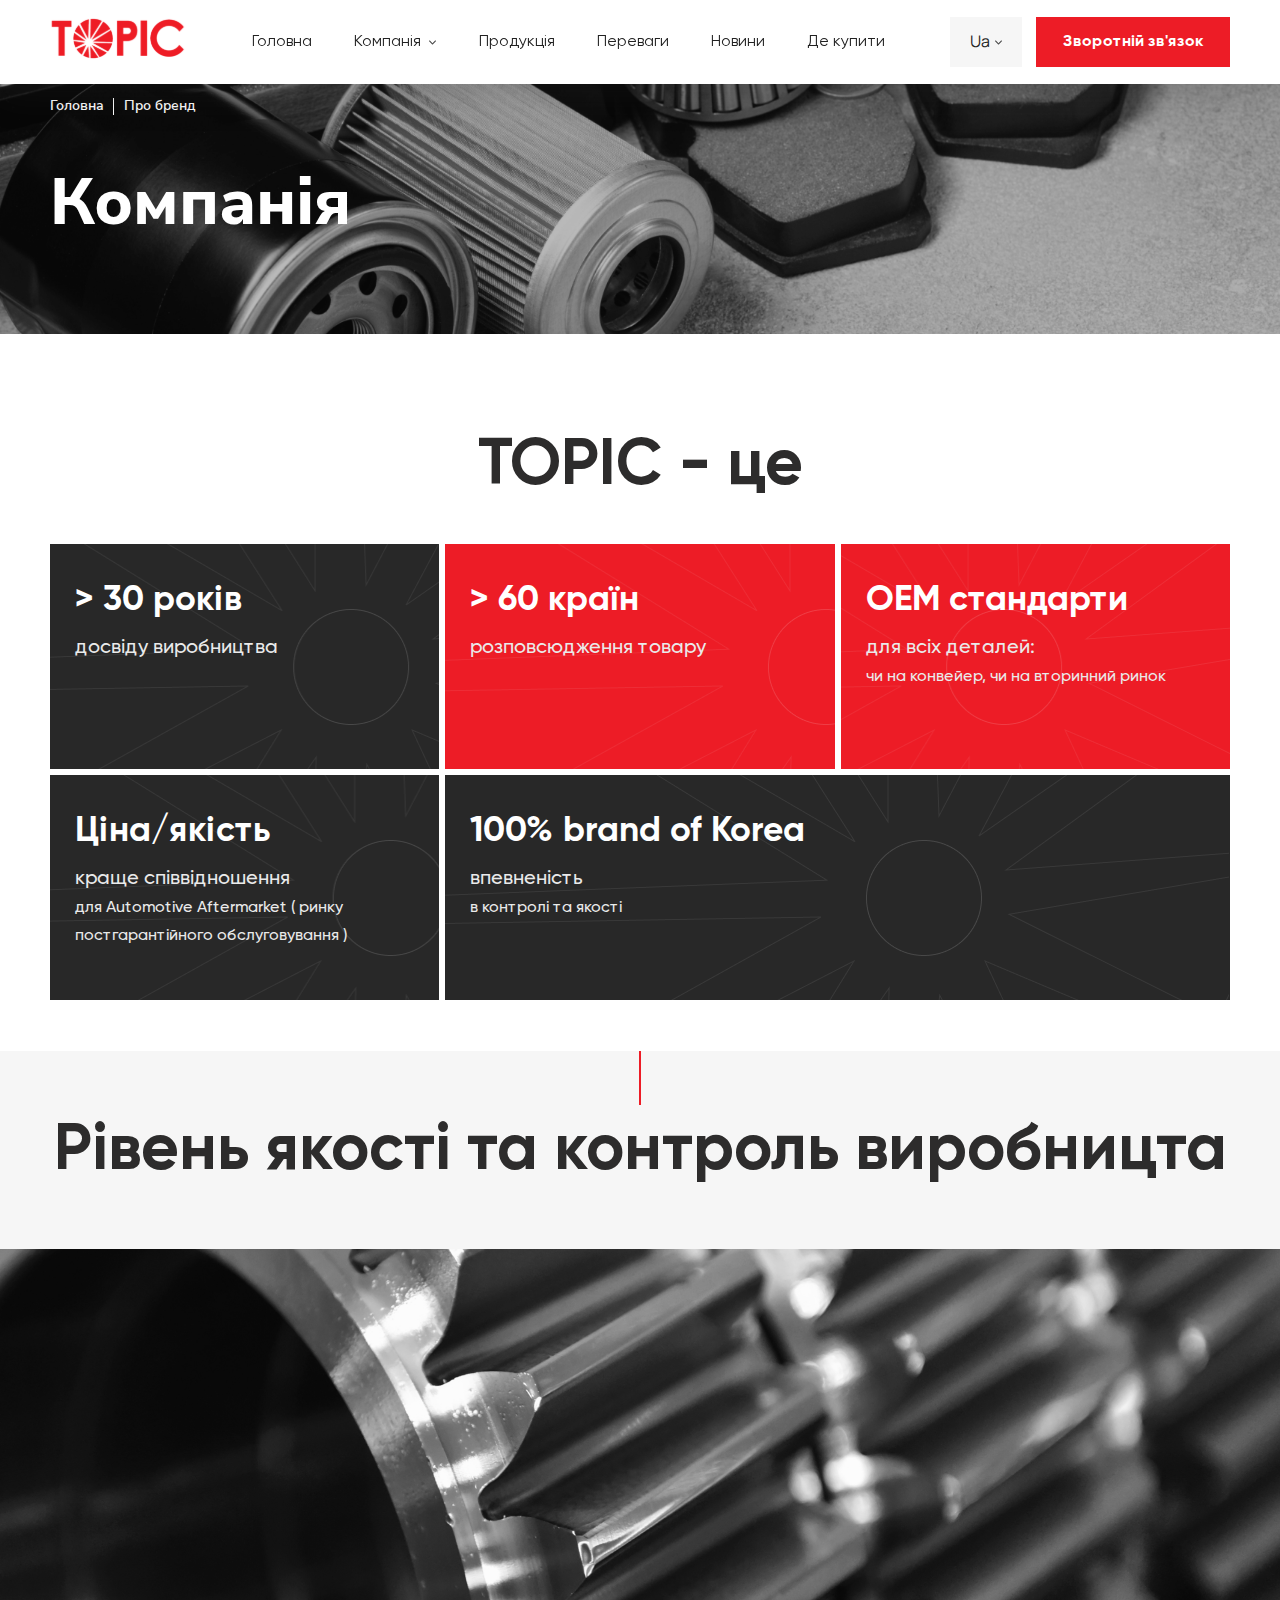
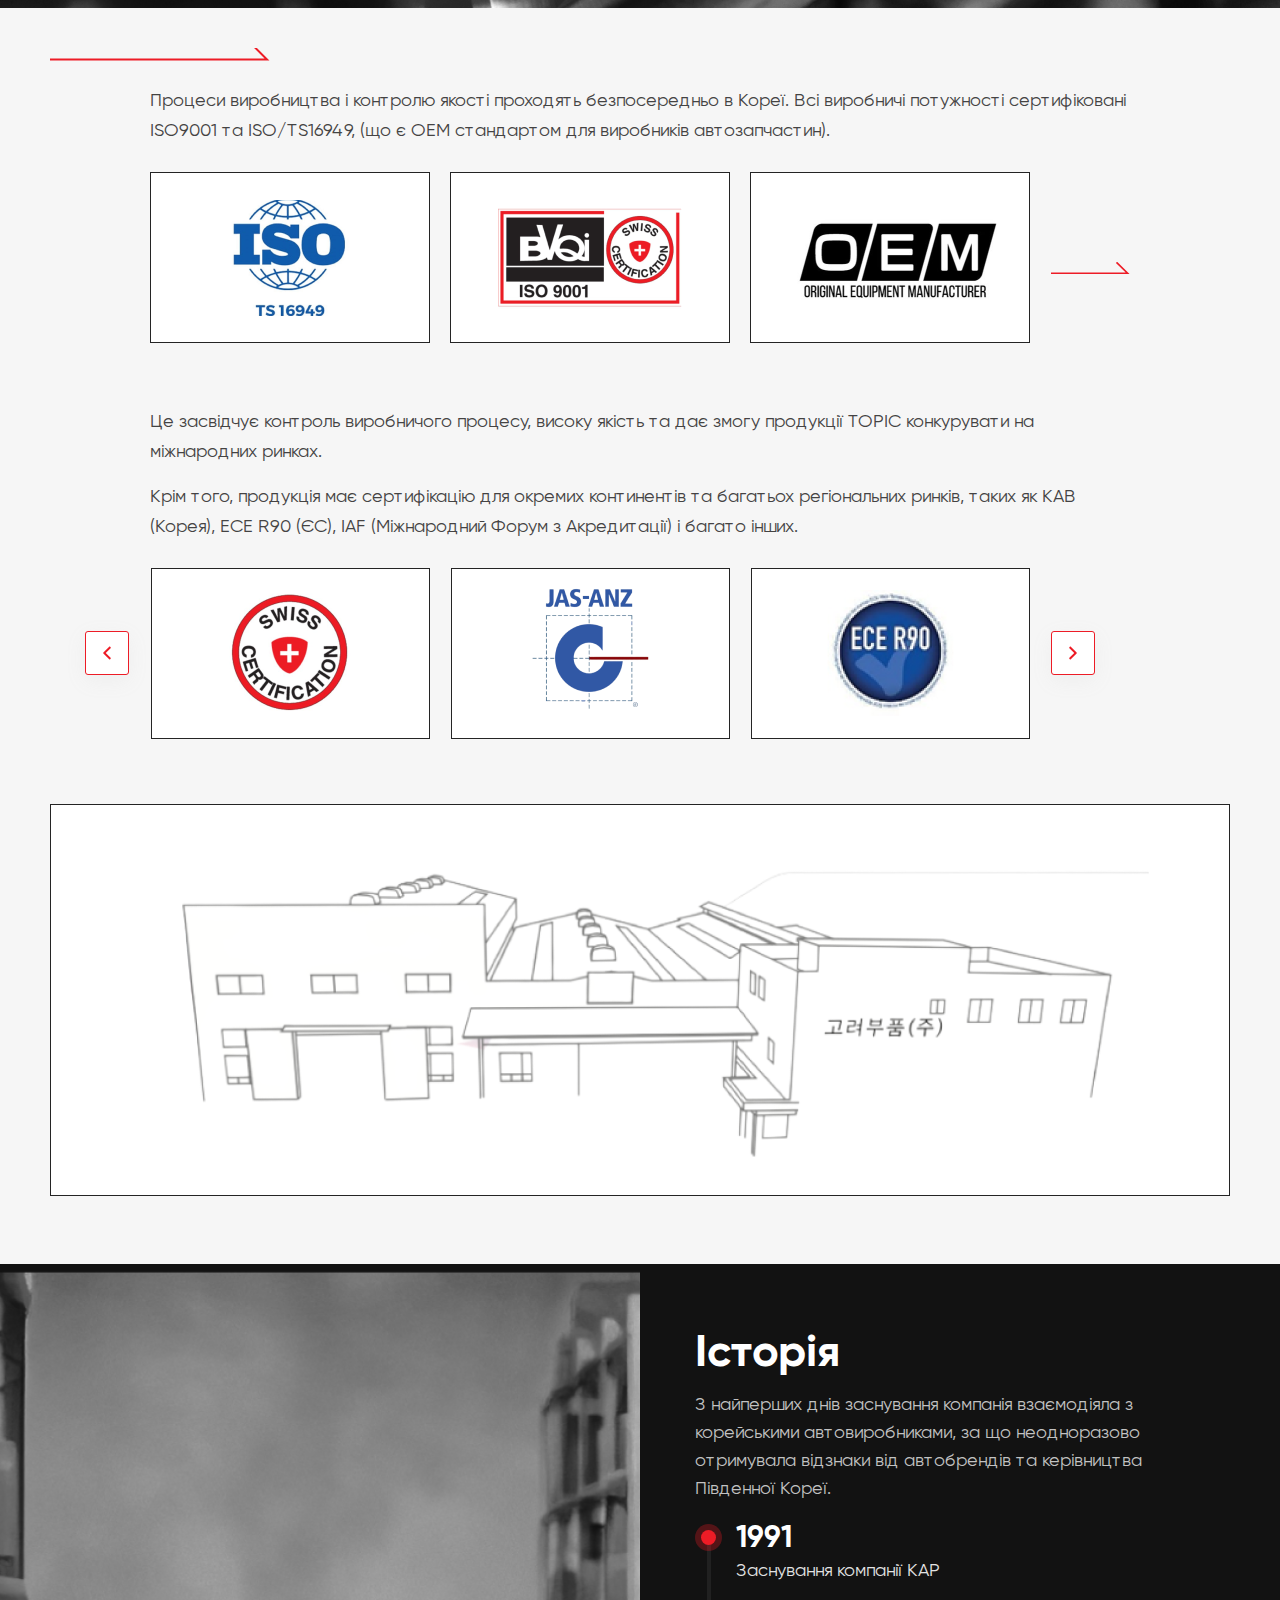
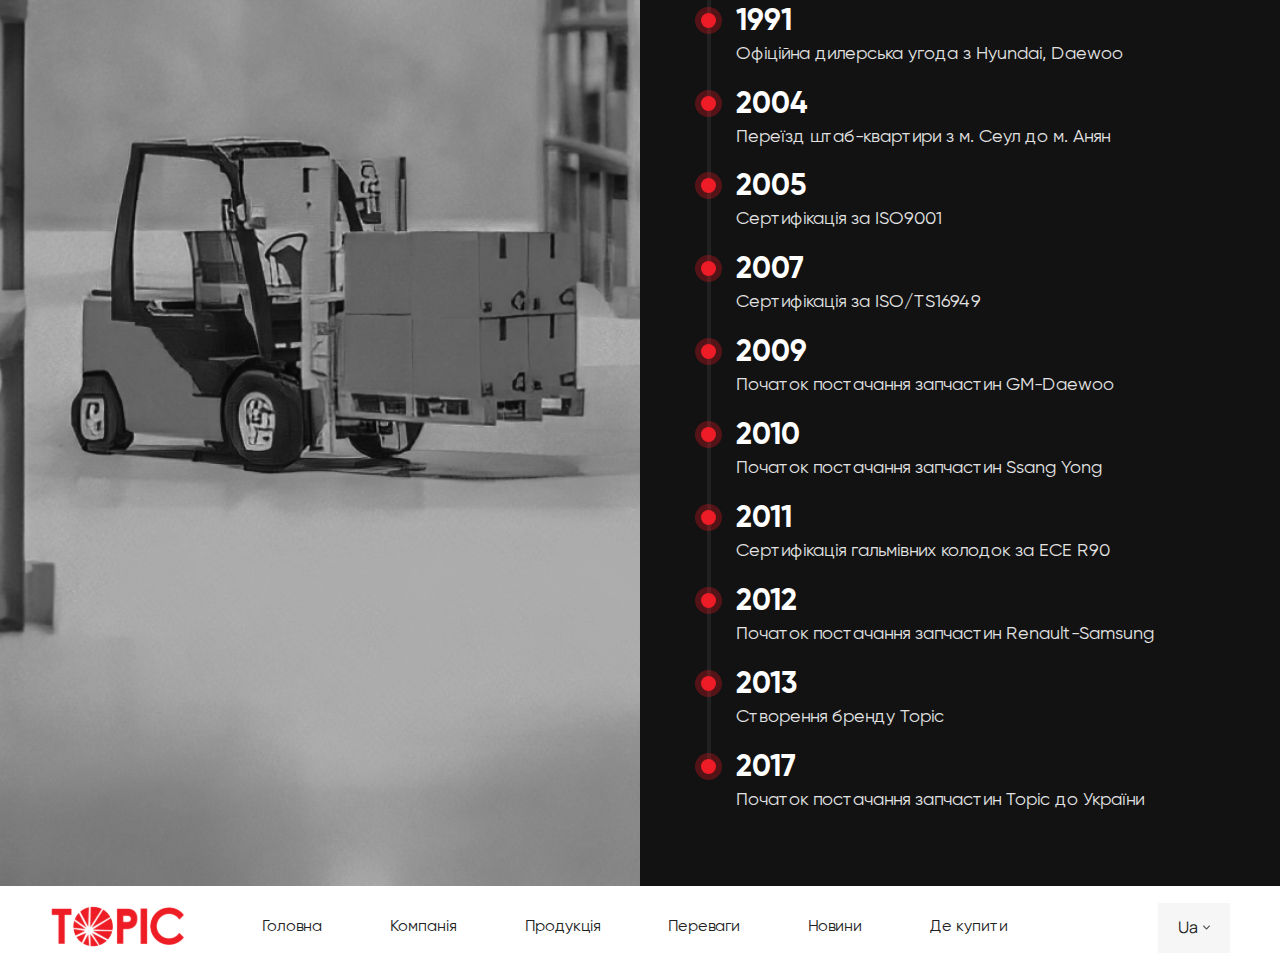
==== commit f1396f83: "add changes" ====
--- a/about.html
+++ b/about.html
@@ -4,8 +4,8 @@
     <meta charset="UTF-8">
     <meta http-equiv="X-UA-Compatible" content="IE=edge">
     <meta name="viewport" content="width=device-width, initial-scale=1.0">
-    <link rel="stylesheet" href="css/style.min.css?_v=20231019170643">
-    <link rel="stylesheet" href="https://cdn.jsdelivr.net/npm/swiper@8/swiper-bundle.min.css?_v=20231019170643" />
+    <link rel="stylesheet" href="css/style.min.css">
+    <link rel="stylesheet" href="https://cdn.jsdelivr.net/npm/swiper@8/swiper-bundle.min.css" />
     <title>Про бренд</title>
 </head>
 
@@ -90,7 +90,7 @@
     <main class="main about">
         <section class="about__main main-block">
             <div class="main-block__image ibg">
-                <picture><source srcset="img/main-block/04.webp" type="image/webp"><img src="img/main-block/04.jpg" alt="main-img"></picture>
+                <img src="img/main-block/04.jpg" alt="main-img">
             </div>
             <div class="main-block__body">
                 <div class="main-block__container container">
@@ -171,7 +171,7 @@
             </h2>
             <div class="quality-about__image-block">
                 <div class="quality-about__image ibg">
-                    <picture><source srcset="img/about/quality/big-img.webp" type="image/webp"><img src="img/about/quality/big-img.jpg" alt="img"></picture>
+                    <img src="img/about/quality/big-img.jpg" alt="img">
                 </div>
             </div>
             <div class="quality-about__body">
@@ -191,19 +191,19 @@
                                         <div class="certificates-quality-about__column">
                                             <div
                                                 class="certificates-quality-about__item item-certificates-quality-about">
-                                                <picture><source srcset="img/about/quality/certificates/iso.webp" type="image/webp"><img src="img/about/quality/certificates/iso.png" alt="iso"></picture>
+                                                <img src="img/about/quality/certificates/iso.png" alt="iso">
                                             </div>
                                         </div>
                                         <div class="certificates-quality-about__column">
                                             <div
                                                 class="certificates-quality-about__item item-certificates-quality-about">
-                                                <picture><source srcset="img/about/quality/certificates/bvqi.webp" type="image/webp"><img src="img/about/quality/certificates/bvqi.png" alt="bvqi"></picture>
+                                                <img src="img/about/quality/certificates/bvqi.png" alt="bvqi">
                                             </div>
                                         </div>
                                         <div class="certificates-quality-about__column">
                                             <div
                                                 class="certificates-quality-about__item item-certificates-quality-about">
-                                                <picture><source srcset="img/about/quality/certificates/oem.webp" type="image/webp"><img src="img/about/quality/certificates/oem.png" alt="oem"></picture>
+                                                <img src="img/about/quality/certificates/oem.png" alt="oem">
                                             </div>
                                         </div>
                                     </div>
@@ -233,21 +233,21 @@
                                             class="slider-quality-about__slide slide-slider-quality-about swiper-slide">
                                             <div
                                                 class="slide-slider-quality-about__item item-certificates-quality-about">
-                                                <picture><source srcset="img/about/quality/certificates/swiss.webp" type="image/webp"><img src="img/about/quality/certificates/swiss.png" alt="swiss"></picture>
+                                                <img src="img/about/quality/certificates/swiss.png" alt="swiss">
                                             </div>
                                         </div>
                                         <div
                                             class="slider-quality-about__slide slide-slider-quality-about swiper-slide">
                                             <div
                                                 class="slide-slider-quality-about__item item-certificates-quality-about">
-                                                <picture><source srcset="img/about/quality/certificates/jas-anz.webp" type="image/webp"><img src="img/about/quality/certificates/jas-anz.png" alt="jas-anz"></picture>
+                                                <img src="img/about/quality/certificates/jas-anz.png" alt="jas-anz">
                                             </div>
                                         </div>
                                         <div
                                             class="slider-quality-about__slide slide-slider-quality-about swiper-slide">
                                             <div
                                                 class="slide-slider-quality-about__item item-certificates-quality-about">
-                                                <picture><source srcset="img/about/quality/certificates/ece.webp" type="image/webp"><img src="img/about/quality/certificates/ece.png" alt="ece"></picture>
+                                                <img src="img/about/quality/certificates/ece.png" alt="ece">
                                             </div>
                                         </div>
                                     </div>
@@ -262,7 +262,7 @@
                             </div>
                             <div class="quality-about__house house-quality-about">
                                 <div class="house-quality-about__body">
-                                    <picture><source srcset="img/about/quality/house.webp" type="image/webp"><img src="img/about/quality/house.png" alt="houses"></picture>
+                                    <img src="img/about/quality/house.png" alt="houses">
                                 </div>
                             </div>
                         </div>
@@ -272,7 +272,7 @@
         </section>
         <section class="about__history history-about">
             <div class="history-about__image ibg">
-                <picture><source srcset="img/about/history/bg.webp" type="image/webp"><img src="img/about/history/bg.png" alt="bg"></picture>
+                <img src="img/about/history/bg.png" alt="bg">
             </div>
             <div class="history-about__body">
                 <div class="history-about__container container">
@@ -477,8 +477,8 @@
         </div>
     </div>
 </footer>
-    <script src="https://cdn.jsdelivr.net/npm/swiper@8/swiper-bundle.min.js?_v=20231019170643"></script>
-    <script src="js/app.min.js?_v=20231019170643"></script>
+    <script src="https://cdn.jsdelivr.net/npm/swiper@8/swiper-bundle.min.js"></script>
+    <script src="js/app.min.js"></script>
 </body>
 
 </html>--- a/css/style.min.css
+++ b/css/style.min.css
@@ -1 +1,5114 @@
-@font-face{font-family:Gilroy;font-display:swap;src:url(../fonts/Gilroy-Bold.woff2) format("woff2");font-weight:700;font-style:normal}@font-face{font-family:Gilroy;font-display:swap;src:url(../fonts/Gilroy-Medium.woff2) format("woff2");font-weight:500;font-style:normal}@font-face{font-family:Gilroy;font-display:swap;src:url(../fonts/Gilroy-Regular.woff2) format("woff2");font-weight:400;font-style:normal}@font-face{font-family:Gilroy;font-display:swap;src:url(../fonts/Gilroy-Semibold.woff2) format("woff2");font-weight:600;font-style:normal}@font-face{font-family:Inter;font-display:swap;src:url(../fonts/Inter-Regular.woff2) format("woff2");font-weight:400;font-style:normal}@font-face{font-family:Manrope;font-display:swap;src:url(../fonts/Manrope-Regular.woff2) format("woff2");font-weight:400;font-style:normal}@font-face{font-family:Manrope;font-display:swap;src:url(../fonts/Manrope-Medium.woff2) format("woff2");font-weight:500;font-style:normal}@font-face{font-family:Manrope;font-display:swap;src:url(../fonts/Manrope-SemiBold.woff2) format("woff2");font-weight:600;font-style:normal}@font-face{font-family:Manrope;font-display:swap;src:url(../fonts/Manrope-Bold.woff2) format("woff2");font-weight:700;font-style:normal}@font-face{font-family:MazzardH;font-display:swap;src:url(../fonts/MazzardH-Regular.woff2) format("woff2");font-weight:400;font-style:normal}@font-face{font-family:MazzardM;font-display:swap;src:url(../fonts/MazzardM-Bold.woff2) format("woff2");font-weight:700;font-style:normal}@font-face{font-family:MazzardM;font-display:swap;src:url(../fonts/MazzardM-Medium.woff2) format("woff2");font-weight:500;font-style:normal}@font-face{font-family:MazzardM;font-display:swap;src:url(../fonts/MazzardM-Regular.woff2) format("woff2");font-weight:400;font-style:normal}@font-face{font-family:MazzardM;font-display:swap;src:url(../fonts/MazzardM-SemiBold.woff2) format("woff2");font-weight:600;font-style:normal}@font-face{font-family:NunitoSans;font-display:swap;src:url(../fonts/NunitoSans-Bold.woff2) format("woff2");font-weight:700;font-style:normal}@font-face{font-family:NunitoSans;font-display:swap;src:url(../fonts/NunitoSans-ExtraBold.woff2) format("woff2");font-weight:800;font-style:normal}@font-face{font-family:NunitoSans;font-display:swap;src:url(../fonts/NunitoSans-Regular.woff2) format("woff2");font-weight:400;font-style:normal}@font-face{font-family:NunitoSans;font-display:swap;src:url(../fonts/NunitoSans-SemiBold.woff2) format("woff2");font-weight:600;font-style:normal}@font-face{font-family:Unbounded;font-display:swap;src:url(../fonts/Unbounded-Bold.woff2) format("woff2");font-weight:700;font-style:normal}@font-face{font-family:Unbounded;font-display:swap;src:url(../fonts/Unbounded-Medium.woff2) format("woff2");font-weight:500;font-style:normal}*{padding:0;margin:0;border:0}*,:after,:before{-webkit-box-sizing:border-box;box-sizing:border-box}:active,:focus{outline:0}a:active,a:focus{outline:0}aside,footer,header,nav,section{display:block}body,html{height:100%;min-width:320px}body{line-height:1;font-family:Gilroy;-ms-text-size-adjust:100%;-moz-text-size-adjust:100%;-webkit-text-size-adjust:100%}button,input,textarea{font-family:Gilroy}input::-ms-clear{display:none}button{cursor:pointer}button::-moz-focus-inner{padding:0;border:0}a,a:visited{text-decoration:none}a:hover{text-decoration:none}ul li{list-style:none}img{vertical-align:top}h1,h2,h3,h4,h5,h6{font-weight:inherit;font-size:inherit}body{color:#000;font-size:14px}body.lock{overflow:hidden}.wrapper{width:100%;min-height:100%;overflow:hidden}.container{max-width:1210px;margin:0 auto;width:100%;padding:0 15px}.btn{display:-webkit-box;display:-ms-flexbox;display:flex;font-size:0;-webkit-box-align:center;-ms-flex-align:center;align-items:center;-webkit-box-pack:center;-ms-flex-pack:center;justify-content:center;text-align:center;padding:5px 10px;width:160px;height:42px;background-color:#ed1c26;font-family:NunitoSans;color:#fff;font-size:15px;font-weight:800;line-height:133.3333333333%;-webkit-transition:all .3s ease 0s;transition:all .3s ease 0s}.btn:hover{background-color:#d71923}.menu__list{display:-webkit-box;display:-ms-flexbox;display:flex;font-size:0;-webkit-box-align:center;-ms-flex-align:center;align-items:center;-webkit-box-pack:justify;-ms-flex-pack:justify;justify-content:space-between;margin:0 -10px}.menu__item{padding:0 10px;position:relative}.menu__link{font-size:16px;line-height:118.75%;color:#212121;-webkit-transition:all .3s ease 0s;transition:all .3s ease 0s;white-space:nowrap}.menu__link_subtitle{display:-webkit-box;display:-ms-flexbox;display:flex;-webkit-box-align:center;-ms-flex-align:center;align-items:center;position:relative;padding:0 15px 0 0}.menu__link_subtitle::before{position:absolute;content:"";width:7px;height:5px;background:url(../img/icons/arrow-languages.svg) center no-repeat;background-size:contain;right:0;-webkit-transition:all .3s ease 0s;transition:all .3s ease 0s}.menu__link:hover{text-decoration:underline;text-decoration-thickness:1px}.subtitle{display:none;padding:10px 0 0 0;position:absolute}.subtitle__list{background-color:#fff;-webkit-box-shadow:0 10px 35px 0 rgba(35,35,35,.2509803922);box-shadow:0 10px 35px 0 rgba(35,35,35,.2509803922)}.subtitle__item{padding:7.5px 12.5px}.subtitle__link{font-size:16px;line-height:118.75%;color:#212121;-webkit-transition:all .3s ease 0s;transition:all .3s ease 0s;white-space:nowrap}.subtitle__link:hover{text-decoration:underline;text-decoration-thickness:1px}.dropdown{position:relative}.dropdown__button{display:-webkit-box;display:-ms-flexbox;display:flex;font-size:0;-webkit-box-align:center;-ms-flex-align:center;align-items:center;position:relative;width:100%;cursor:pointer}.dropdown__button::before{position:absolute;content:"";-webkit-transition:all .3s ease 0s;transition:all .3s ease 0s}.dropdown__button.active::before{-ms-transform:rotate(180deg);-webkit-transform:rotate(180deg);transform:rotate(180deg)}.dropdown__list{display:none;position:absolute;width:100%;left:0;overflow:hidden;z-index:1}.dropdown__list.visible{display:block}.dropdown__list-item{display:-webkit-box;display:-ms-flexbox;display:flex;-webkit-box-align:center;-ms-flex-align:center;align-items:center;cursor:pointer;-webkit-transition:all .3s ease 0s;transition:all .3s ease 0s}.dropdown__list-item:hover{background-color:#f0eded}.breadcrumbs__list{display:-webkit-box;display:-ms-flexbox;display:flex;font-size:0;-webkit-box-align:center;-ms-flex-align:center;align-items:center}.breadcrumbs__item{display:-webkit-box;display:-ms-flexbox;display:flex;-webkit-box-align:center;-ms-flex-align:center;align-items:center;position:relative}.breadcrumbs__item:not(:last-child){padding:0 20px 0 0}.breadcrumbs__item:not(:last-child)::before{position:absolute;content:"";width:1px;height:100%;right:10px;background-color:#fff}.breadcrumbs__item a{-webkit-transition:all .3s ease 0s;transition:all .3s ease 0s}.breadcrumbs__item a:hover{text-decoration:underline}.breadcrumbs__link{font-family:NunitoSans;font-size:14px;font-weight:600;line-height:118.75%;color:#fff}.title-h2{font-family:NunitoSans;font-size:65px;font-weight:800}.title-h2_white{color:#fff}.title-h2_black{font-family:Gilroy;font-weight:700;color:#2d2c2c}.title-h3{font-family:NunitoSans;font-size:45px;font-weight:800;line-height:144.4444444444%;color:#000}.title-h3_white{font-family:Gilroy;font-weight:700;color:#fff}.main{padding:84px 0 0 0}.main-block{position:relative;height:250px;padding:14px 0 0 0}.main-block__image{position:absolute;top:0;left:0;width:100%;height:100%}.main-block__image::before{position:absolute;content:"";width:100%;height:100%;top:0;left:0;background:rgba(22,22,22,.3019607843)}.main-block__body{height:100%}.main-block__container{height:100%}.main-block__inner{height:100%;position:relative}.main-block__content{padding:55px 0 0 0;height:100%}.slider-btn{-webkit-box-flex:0;-ms-flex:0 0 44px;flex:0 0 44px;width:44px;height:44px;display:-webkit-box;display:-ms-flexbox;display:flex;font-size:0;-webkit-box-align:center;-ms-flex-align:center;align-items:center;-webkit-box-pack:center;-ms-flex-pack:center;justify-content:center;text-align:center;border-radius:3px;overflow:hidden;border:1px solid #ed1c26;background-color:#fff;-webkit-box-shadow:0 6px 20px 0 rgba(172,172,172,.1019607843);box-shadow:0 6px 20px 0 rgba(172,172,172,.1019607843);cursor:pointer;-webkit-transition:all .3s ease 0s;transition:all .3s ease 0s}.slider-btn svg{width:8px;height:14px;fill:#ed1c26;-webkit-transition:all .3s ease 0s;transition:all .3s ease 0s}.slider-btn:hover{background-color:#ed1c26}.slider-btn:hover svg{fill:#fff}.ibg{background-position:center;background-size:cover;background-repeat:no-repeat}.ibg img{display:none}.header{position:fixed;height:84px;top:0;left:0;width:100%;background-color:#fff;-webkit-box-shadow:0 10px 35px 0 rgba(35,35,35,.2509803922);box-shadow:0 10px 35px 0 rgba(35,35,35,.2509803922);z-index:2}.header__container{height:100%}.header__body{height:100%}.header__row{height:100%;display:-webkit-box;display:-ms-flexbox;display:flex;font-size:0;-webkit-box-align:center;-ms-flex-align:center;align-items:center}.header__logo{-webkit-box-flex:0;-ms-flex:0 0 137.2px;flex:0 0 137.2px;-webkit-transform:translate(0,-7px);-ms-transform:translate(0,-7px);transform:translate(0,-7px)}.header__logo img{max-width:100%}.header__content{display:-webkit-box;display:-ms-flexbox;display:flex;-webkit-box-align:center;-ms-flex-align:center;align-items:center}.header__menu{-webkit-box-flex:1;-ms-flex:1 1 100%;flex:1 1 100%;margin:0 65px}.header__languages .dropdown__button{-webkit-box-flex:0;-ms-flex:0 0 72px;flex:0 0 72px;width:72px;height:50px;background-color:#f6f6f6;font-family:Manrope;font-size:16px;font-weight:400;line-height:137.5%;color:#212121;padding:5px 20px}.header__languages .dropdown__button::before{width:7px;height:5px;background:url(../img/icons/arrow-languages.svg) center no-repeat;background-size:contain;right:20px;margin:0 0 0 5px}.header__languages .dropdown__list{top:50px;background-color:#f6f6f6;-webkit-box-shadow:0 10px 35px 0 rgba(35,35,35,.2509803922);box-shadow:0 10px 35px 0 rgba(35,35,35,.2509803922)}.header__languages .dropdown__list-item{font-family:Manrope;font-size:16px;font-weight:400;line-height:137.5%;color:#212121;padding:5px 20px;height:50px}.header__btn{-webkit-box-flex:0;-ms-flex:0 0 194px;flex:0 0 194px;width:194px;height:50px;font-family:Gilroy;font-size:16px;font-weight:700;line-height:118.75%;margin:0 0 0 14px}.header__burger{display:none;-webkit-box-flex:0;-ms-flex:0 0 30px;flex:0 0 30px;width:30px;height:20px;position:relative;cursor:pointer;margin:0 0 0 14px}.header__burger span{width:100%;height:2.5px;border-radius:2.5px;background-color:#ed1c26;position:absolute;top:9px;left:0;-webkit-transition:all .3s ease 0s;transition:all .3s ease 0s}.header__burger span:first-child{top:0}.header__burger span:last-child{top:auto;bottom:.5px}.header__burger.active span{-ms-transform:scale(0);-webkit-transform:scale(0);transform:scale(0)}.header__burger.active span:first-child{-ms-transform:rotate(-45deg);-webkit-transform:rotate(-45deg);transform:rotate(-45deg);top:9px}.header__burger.active span:last-child{-ms-transform:rotate(45deg);-webkit-transform:rotate(45deg);transform:rotate(45deg);bottom:9px}.mobile-header{position:fixed;top:84px;left:-120%;width:100%;height:100%;background-color:#fff;border-top:1px solid #212121;padding:20px 0;overflow-y:auto;z-index:3;-webkit-transition:all .8s ease 0s;transition:all .8s ease 0s}.mobile-header.active{left:0}.footer{background-color:#fff}.footer__row{display:-webkit-box;display:-ms-flexbox;display:flex;font-size:0;-webkit-box-align:center;-ms-flex-align:center;align-items:center}.footer__logo{-webkit-box-flex:0;-ms-flex:0 0 137.2px;flex:0 0 137.2px;-webkit-transform:translate(0,-5px);-ms-transform:translate(0,-5px);transform:translate(0,-5px)}.footer__logo img{max-width:100%}.footer__menu{-webkit-box-flex:1;-ms-flex:1 1 100%;flex:1 1 100%;margin:0 150px 0 75px}.footer__languages .dropdown__button{-webkit-box-flex:0;-ms-flex:0 0 72px;flex:0 0 72px;width:72px;height:50px;background-color:#f6f6f6;font-family:Manrope;font-size:16px;font-weight:400;line-height:137.5%;color:#212121;padding:5px 20px}.footer__languages .dropdown__button::before{width:7px;height:5px;background:url(../img/icons/arrow-languages.svg) center no-repeat;background-size:contain;right:20px;margin:0 0 0 5px}.footer__languages .dropdown__list{top:0;-webkit-transform:translate(0,-100%);-ms-transform:translate(0,-100%);transform:translate(0,-100%);background-color:#f6f6f6;-webkit-box-shadow:0 10px 35px 0 rgba(35,35,35,.2509803922);box-shadow:0 10px 35px 0 rgba(35,35,35,.2509803922)}.footer__languages .dropdown__list-item{font-family:Manrope;font-size:16px;font-weight:400;line-height:137.5%;color:#212121;padding:5px 20px;height:50px}.categories-products{background-color:#f6f6f6}.categories-products__body{padding:90px 0 70px 0}.categories-products__row{display:-webkit-box;display:-ms-flexbox;display:flex;font-size:0;-ms-flex-wrap:wrap;flex-wrap:wrap;margin:0 -10px;-webkit-box-pack:center;-ms-flex-pack:center;justify-content:center}.categories-products__column{padding:0 10px;-webkit-box-flex:0;-ms-flex:0 1 33.333%;flex:0 1 33.333%;margin:0 0 20px 0}.categories-products__image-block{position:relative;padding:0 0 80% 0}.categories-products__image{position:absolute;top:0;left:0;width:100%;height:100%}.categories-products__main{margin:60px 0}.item-categories-products{position:relative;height:100%;border:1px solid #242424;padding:14px 20px 19px 20px;overflow:hidden}.item-categories-products::before{position:absolute;content:"";width:66px;height:442px;background-color:rgba(254,254,254,.6);-ms-transform:rotate(45deg);-webkit-transform:rotate(45deg);transform:rotate(45deg);left:50%;top:-70%}.item-categories-products::after{position:absolute;content:"";width:83px;height:390px;background-color:rgba(254,254,254,.6);-ms-transform:rotate(45deg);-webkit-transform:rotate(45deg);transform:rotate(45deg);left:50%;top:-5%}.item-categories-products__title{position:relative;font-size:20px;font-weight:700;line-height:140%;color:#161616;text-transform:uppercase;z-index:1}.item-categories-products__title:not(:last-child){margin:0 0 3px 0}.item-categories-products__links{position:relative;z-index:1}.item-categories-products__link{display:-webkit-box;display:-ms-flexbox;display:flex;font-size:0;-webkit-box-align:start;-ms-flex-align:start;align-items:flex-start;position:relative;font-size:16px;line-height:175%;color:#343434;padding:0 0 0 24px;-webkit-transition:all .3s ease 0s;transition:all .3s ease 0s}.item-categories-products__link:hover{text-decoration:underline;text-decoration-thickness:1px}.item-categories-products__link::before{position:absolute;content:"";-webkit-box-flex:0;-ms-flex:0 0 17px;flex:0 0 17px;width:17px;height:17px;border-radius:50%;overflow:hidden;background:url(../img/icons/line-white.svg) -4px 5px no-repeat;background-color:#ee1c25;left:0;-webkit-transform:translate(0,5px);-ms-transform:translate(0,5px);transform:translate(0,5px)}.item-categories-products__link:not(:last-child){margin:0 0 3px 0}.item-categories-products__logo-block{position:relative;height:100%;display:-webkit-box;display:-ms-flexbox;display:flex;font-size:0;-webkit-box-align:center;-ms-flex-align:center;align-items:center;-webkit-box-pack:center;-ms-flex-pack:center;justify-content:center;text-align:center;z-index:1}.item-categories-products__logo img{max-width:100%}.top-about-products{padding:30px 0 40px 0}.top-about-products__title:not(:last-child){margin:0 0 35px 0}.top-about-products__text{position:relative;font-family:NunitoSans;font-size:28px;font-weight:600;line-height:114.2857142857%;letter-spacing:.01em;color:#141414}.top-about-products__text a{text-transform:uppercase;color:#ee1c25;-webkit-transition:all .3s ease 0s;transition:all .3s ease 0s}.top-about-products__text a:hover{text-decoration:underline}.top-about-products__text p:not(:last-child){margin:0 0 10px 0}.top-about-products__text::before{position:absolute;content:"";background:url(../img/icons/line-red.svg) left no-repeat;background-size:contain;top:0;left:0;width:352px;height:16px;-webkit-transform:translate(-105%,3px);-ms-transform:translate(-105%,3px);transform:translate(-105%,3px)}.bottom-about-products{position:relative;padding:0 0 27.7% 0}.bottom-about-products__image{position:absolute;top:0;left:0;width:100%;height:100%}.info-advantages{padding:40px 0 85px 0}.info-advantages__item:not(:last-child){margin:0 0 20px 0}.item-info-advantages{background-color:#f6f6f6;overflow:hidden}.item-info-advantages__body{display:-webkit-box;display:-ms-flexbox;display:flex;font-size:0;padding:35px 35px 0 0}.item-info-advantages__label-block{-webkit-box-flex:0;-ms-flex:0 0 380px;flex:0 0 380px;margin:0 20px 0 0;display:-webkit-box;display:-ms-flexbox;display:flex;font-size:0;-webkit-box-orient:vertical;-webkit-box-direction:normal;-ms-flex-direction:column;flex-direction:column}.item-info-advantages__title-block{padding:0 0 0 30px}.item-info-advantages__title-block:not(:last-child){margin:0 0 20px 0}.item-info-advantages__title{padding:0 0 16px 0;font-size:25px;font-weight:700;line-height:120%;color:#232323;text-transform:uppercase;position:relative}.item-info-advantages__title::before{position:absolute;content:"";width:100%;height:16px;background:url(../img/icons/line-red.svg) right no-repeat;left:0;bottom:0}.item-info-advantages__image-block{position:relative;-webkit-box-flex:1;-ms-flex:1 1 100%;flex:1 1 100%}.item-info-advantages__image{position:absolute;top:0;left:-40px;width:100%;height:100%;background-position:left top}.item-info-advantages__text{-webkit-box-flex:1;-ms-flex:1 1 100%;flex:1 1 100%;font-size:18px;line-height:166.6666666667%;color:#444343;padding:30px 0}.item-info-advantages__text p:not(:last-child){margin:0 0 15px 0}.item-info-advantages__text a{font-weight:700;color:#232323;-webkit-transition:all .3s ease 0s;transition:all .3s ease 0s}.item-info-advantages__text a:hover{text-decoration:underline}.what-get-advantages{position:relative;padding:57px 0 37px 0}.what-get-advantages__image{position:absolute;top:0;left:0;width:100%;height:100%}.what-get-advantages__image::before{position:absolute;content:"";width:100%;height:100%;top:0;left:0;background:-webkit-gradient(linear,left top,left bottom,from(#050505),color-stop(157.07%,rgba(40,40,40,0)));background:linear-gradient(180deg,#050505 0,rgba(40,40,40,0) 157.07%)}.what-get-advantages__body{position:relative}.what-get-advantages__title{text-align:center}.what-get-advantages__title:not(:last-child){margin:0 0 40px 0}.what-get-advantages__row{display:-webkit-box;display:-ms-flexbox;display:flex;font-size:0}.what-get-advantages__column{-webkit-box-flex:0;-ms-flex:0 1 25%;flex:0 1 25%;display:-webkit-box;display:-ms-flexbox;display:flex;font-size:0;-webkit-box-orient:vertical;-webkit-box-direction:normal;-ms-flex-direction:column;flex-direction:column;-webkit-box-align:center;-ms-flex-align:center;align-items:center;padding:0 50px;margin:0 0 25px 0}.item-what-get-advantages{display:-webkit-box;display:-ms-flexbox;display:flex;font-size:0;-webkit-box-orient:vertical;-webkit-box-direction:normal;-ms-flex-direction:column;flex-direction:column;-webkit-box-align:center;-ms-flex-align:center;align-items:center;padding:0 17px}.item-what-get-advantages__icon{width:144px;height:144px;display:-webkit-box;display:-ms-flexbox;display:flex;font-size:0;-webkit-box-align:center;-ms-flex-align:center;align-items:center;-webkit-box-pack:center;-ms-flex-pack:center;justify-content:center;text-align:center;border-radius:50%;overflow:hidden;background-color:#fff}.item-what-get-advantages__icon:not(:last-child){margin:0 0 10px 0}.item-what-get-advantages__icon img{max-width:100%}.item-what-get-advantages__label{font-family:NunitoSans;font-size:28px;line-height:142.8571428571%;text-align:center;color:#fff;text-transform:uppercase}.news-page__main .main-block__image::before{background:rgba(0,0,0,.4509803922)}.news-page__inner{position:relative}.news-page__inner::before{position:absolute;content:"";width:100%;height:76px;left:0;bottom:0;background:-webkit-gradient(linear,left top,left bottom,from(rgba(255,255,255,0)),to(#dfdfdf));background:linear-gradient(180deg,rgba(255,255,255,0) 0,#dfdfdf 100%)}.content-news-page{padding:60px 0}.content-news-page__row{display:-webkit-box;display:-ms-flexbox;display:flex;font-size:0}.content-news-page__main{-webkit-box-flex:1;-ms-flex:1 1 100%;flex:1 1 100%}.content-news-page__others-news{-webkit-box-flex:0;-ms-flex:0 0 378px;flex:0 0 378px;margin:0 0 0 20px}.main-content-news-page__item:not(:last-child){margin:0 0 20px 0}.main-content-news-page__text{padding:0 30px 0 0;font-family:NunitoSans;font-size:15px;font-weight:600;line-height:146.6666666667%;color:#444}.item-main-content-news-page{position:relative}.item-main-content-news-page__image-block{position:relative;padding:0 0 54.4% 0}.item-main-content-news-page__image{position:absolute;top:0;left:0;width:100%;height:100%}.item-main-content-news-page__body{position:absolute;top:0;left:0;width:100%;height:100%;display:-webkit-box;display:-ms-flexbox;display:flex;font-size:0;-webkit-box-orient:vertical;-webkit-box-direction:normal;-ms-flex-direction:column;flex-direction:column;-webkit-box-pack:justify;-ms-flex-pack:justify;justify-content:space-between;-webkit-box-align:start;-ms-flex-align:start;align-items:flex-start;padding:10px}.item-main-content-news-page__date{height:34px;padding:5px 30px;display:-webkit-box;display:-ms-flexbox;display:flex;font-size:0;-webkit-box-align:center;-ms-flex-align:center;align-items:center;-webkit-box-pack:center;-ms-flex-pack:center;justify-content:center;text-align:center;background-color:#d9d9d9;font-size:13px;line-height:138.4615384615%;color:#999}.item-main-content-news-page__bottom{width:100%;padding:10px;background-color:rgba(243,243,243,.6)}.item-main-content-news-page__title{font-family:NunitoSans;font-size:20px;font-weight:800;line-height:140%;color:#444343}.item-main-content-news-page__title:not(:last-child){margin:0 0 2px 0}.item-main-content-news-page__subtitle{font-family:MazzardM;font-size:16px;font-weight:400;line-height:150%;letter-spacing:.01em;color:#595151}.item-main-content-news-page__btn-more{position:relative;font-family:MazzardM;font-size:18px;font-weight:500;line-height:155.5555555556%;color:#444343}.item-main-content-news-page__btn-more::before{position:absolute;content:"";width:100%;height:1px;background-color:#444343;-webkit-transition:all .3s ease 0s;transition:all .3s ease 0s;left:0;bottom:0}.item-main-content-news-page__btn-more:hover::before{opacity:0}.others-news{background-color:#ed1c26}.others-news__body{padding:30px 30px 5px 30px}.others-news__title{font-family:NunitoSans;font-size:32px;font-weight:800;color:#fff}.others-news__title:not(:last-child){margin:0 0 35px 0}.others-news__item:not(:last-child){margin:0 0 22px 0;border-bottom:1px solid #fff}.item-others-news{padding:0 0 22px 0}.item-others-news__title{font-family:MazzardM;font-size:16px;font-weight:700;line-height:131.25%;color:#fff;-webkit-transition:all .3s ease 0s;transition:all .3s ease 0s}.item-others-news__title:hover{text-decoration:underline;text-decoration-thickness:1px}.item-others-news__title:not(:last-child){margin:0 0 13px 0}.item-others-news__date{font-family:MazzardM;font-size:12px;font-weight:400;line-height:175%;color:#fff}.video-news-page{padding:0 0 60px 0}.video-news-page__title:not(:last-child){margin:0 0 30px 0}.video-news-page__row{display:-webkit-box;display:-ms-flexbox;display:flex;font-size:0}.video-news-page__row:not(:last-child){margin:0 0 30px 0}.video-news-page__main-video{-webkit-box-flex:0;-ms-flex:0 0 47.289%;flex:0 0 47.289%;position:relative;padding:0 0 30.424% 0}.video-news-page__main-video iframe{position:absolute;top:0;left:0;width:100%;height:100%}.video-news-page__others-video{-webkit-box-flex:1;-ms-flex:1 1 100%;flex:1 1 100%}.video-news-page__text{font-family:NunitoSans;font-size:15px;font-weight:400;line-height:146.6666666667%;color:#444}.main-video-news-page{position:relative}.preview-main-video-news-page{position:absolute;top:0;left:0;width:100%;height:100%;display:-webkit-box;display:-ms-flexbox;display:flex;font-size:0;-webkit-box-orient:vertical;-webkit-box-direction:normal;-ms-flex-direction:column;flex-direction:column}.preview-main-video-news-page__image-block{-webkit-box-flex:1;-ms-flex:1 1 100%;flex:1 1 100%;position:relative}.preview-main-video-news-page__image{position:absolute;top:0;left:0;width:100%;height:100%}.preview-main-video-news-page__body{position:absolute;left:0;bottom:0;width:100%;padding:12px 12px 15px 12px;background-color:rgba(243,243,243,.6)}.btn-preview-main-video-news-page{display:-moz-inline-flex;display:-ms-inline-flex;display:-o-inline-flex;display:-webkit-inline-box;display:-ms-inline-flexbox;display:inline-flex;-webkit-box-align:center;-ms-flex-align:center;align-items:center;position:relative}.btn-preview-main-video-news-page:hover .btn-preview-main-video-news-page__text{text-decoration:underline}.btn-preview-main-video-news-page__image{-webkit-box-flex:0;-ms-flex:0 0 34px;flex:0 0 34px;width:34px;height:26px;margin:0 10px 0 0}.btn-preview-main-video-news-page__image img{max-width:100%}.btn-preview-main-video-news-page__text{font-family:NunitoSans;font-size:15px;font-weight:400;line-height:146.6666666667%;color:#000;-webkit-transition:all .3s ease 0s;transition:all .3s ease 0s}.others-video{position:relative;padding:44px 65px 27px 65px}.others-video__image{position:absolute;top:0;left:0;width:100%;height:100%;background-position:right}.others-video__items{position:relative;max-width:432px}.others-video__item{margin:0 0 24px 0}.others-video__btn{position:relative}.item-others-video{display:-webkit-box;display:-ms-flexbox;display:flex;font-size:0;-webkit-box-align:start;-ms-flex-align:start;align-items:flex-start}.item-others-video:hover .item-others-video__text{-webkit-transition:all .3s ease 0s;transition:all .3s ease 0s;text-decoration:underline;text-decoration-thickness:1px}.item-others-video:hover .item-others-video__image img{-ms-transform:scale(1.015);-webkit-transform:scale(1.015);transform:scale(1.015)}.item-others-video__image{position:relative;display:-webkit-box;display:-ms-flexbox;display:flex;font-size:0;-webkit-box-flex:0;-ms-flex:0 0 160px;flex:0 0 160px;width:160px;height:99px;margin:0 39px 0 0;overflow:hidden}.item-others-video__image img{position:absolute;top:0;left:0;width:100%;height:100%;-o-object-fit:cover;object-fit:cover;-webkit-transition:all .3s ease 0s;transition:all .3s ease 0s}.item-others-video__text{font-family:NunitoSans;font-size:16px;font-weight:400;line-height:137.5%;color:#000;-webkit-transition:all .3s ease 0s;transition:all .3s ease 0s}.advantages-about{padding:100px 0 45px 0}.advantages-about__title{text-align:center}.advantages-about__title:not(:last-child){margin:0 0 45px 0}.advantages-about__row{display:-webkit-box;display:-ms-flexbox;display:flex;font-size:0;-ms-flex-wrap:wrap;flex-wrap:wrap;margin:0 -3px}.advantages-about__column{height:225px;padding:0 3px;-webkit-box-flex:0;-ms-flex:0 1 33.333%;flex:0 1 33.333%;margin:0 0 6px 0}.advantages-about__column_experience .advantages-about__item{background-color:#282828;background-position:45%}.advantages-about__column_distribution .advantages-about__item{background-color:#ed1c26;background-position:25%}.advantages-about__column_standards .advantages-about__item{background-color:#ed1c26;background-position:80%}.advantages-about__column_correlation .advantages-about__item{background-color:#282828;background-position:35%}.advantages-about__column_confidence{-webkit-box-flex:0;-ms-flex:0 1 66.667%;flex:0 1 66.667%}.advantages-about__column_confidence .advantages-about__item{background-color:#282828}.no-webp .item-advantages-about{background:url(../img/about/advantages/bg.png) no-repeat}.item-advantages-about{padding:25px;height:100%}.item-advantages-about__label{font-size:35px;font-weight:700;line-height:185.7142857143%;color:#fff}.item-advantages-about__text{font-size:20px;font-weight:500;line-height:140%;color:#eaeaea}.item-advantages-about__text span{font-size:16px;line-height:137.5%}.quality-about{padding:68px 0;background-color:#f6f6f6;position:relative}.quality-about::before{position:absolute;content:"";width:2px;height:54px;top:0;left:50%;-webkit-transform:translate(-50%,0);-ms-transform:translate(-50%,0);transform:translate(-50%,0);background-color:#ed1c26}.quality-about__title{text-align:center}.quality-about__title:not(:last-child){margin:0 0 65px 0}.quality-about__image-block{position:relative;padding:0 0 28.073% 0}.quality-about__image-block:not(:last-child){margin:0 0 40px 0}.quality-about__image{position:absolute;top:0;left:0;width:100%;height:100%}.quality-about__inner{padding:39px 0 0 0;position:relative}.quality-about__inner::before{position:absolute;content:"";width:220px;height:13px;left:0;top:0;background:url(../img/icons/line-red.svg) no-repeat;background-position:right bottom}.quality-about__content{display:-webkit-box;display:-ms-flexbox;display:flex;font-size:0;-webkit-box-orient:vertical;-webkit-box-direction:normal;-ms-flex-direction:column;flex-direction:column;-webkit-box-align:center;-ms-flex-align:center;align-items:center}.quality-about__text{width:100%;max-width:980px;font-size:18px;line-height:166.6666666667%;color:#444343}.quality-about__text:not(:last-child){margin:0 0 25px 0}.quality-about__text p:not(:last-child){margin:0 0 15px 0}.quality-about__certificates:not(:last-child){margin:0 0 45px 0}.quality-about__slider:not(:last-child){margin:0 0 65px 0}.certificates-quality-about{width:100%;max-width:980px}.certificates-quality-about__content{width:100%;max-width:880px;position:relative}.certificates-quality-about__content::before{position:absolute;content:"";width:78.5px;height:13px;top:50%;right:-99.5px;-webkit-transform:translate(0,-50%);-ms-transform:translate(0,-50%);transform:translate(0,-50%);background:url(../img/icons/line-red.svg) right bottom no-repeat;background-size:cover}.certificates-quality-about__row{display:-webkit-box;display:-ms-flexbox;display:flex;font-size:0;margin:0 -10px}.certificates-quality-about__column{padding:0 10px;-webkit-box-flex:0;-ms-flex:0 1 33.333%;flex:0 1 33.333%;margin:0 0 20px 0}.item-certificates-quality-about{display:-webkit-box;display:-ms-flexbox;display:flex;font-size:0;-webkit-box-align:center;-ms-flex-align:center;align-items:center;-webkit-box-pack:center;-ms-flex-pack:center;justify-content:center;height:171px;background-color:#fff;border:1px solid #242424}.item-certificates-quality-about img{max-width:100%}.slider-quality-about{width:100%;max-width:1010px;-webkit-transform:translate(-50px,0);-ms-transform:translate(-50px,0);transform:translate(-50px,0);display:-webkit-box;display:-ms-flexbox;display:flex;font-size:0;-webkit-box-align:center;-ms-flex-align:center;align-items:center;-webkit-box-pack:justify;-ms-flex-pack:justify;justify-content:space-between}.slider-quality-about__btn_prev svg{-ms-transform:rotate(180deg);-webkit-transform:rotate(180deg);transform:rotate(180deg)}.slider-quality-about__swiper{max-width:880px}.slider-quality-about__slide{padding:0 .5px}.slider-quality-about__nav-block{display:-webkit-box;display:-ms-flexbox;display:flex;font-size:0;-webkit-box-align:center;-ms-flex-align:center;align-items:center;-webkit-box-pack:center;-ms-flex-pack:center;justify-content:center}.house-quality-about__body{border:1px solid #242424;background-color:#fff;padding:25px 80px 6px 75px}.house-quality-about__body img{max-width:100%}.history-about{position:relative;background-color:#121212}.history-about__image{position:absolute;top:0;left:-20%;width:100%;height:100%}.history-about__body{position:relative}.history-about__body::before{position:absolute;content:"";width:50%;height:100%;left:50%;top:0;background-color:#121212}.history-about__inner{width:50%;-webkit-transform:translate(100%,0);-ms-transform:translate(100%,0);transform:translate(100%,0)}.history-about__content{padding:58px 10px 71px 55px}.history-about__title:not(:last-child){margin:0 0 5px 0}.history-about__text{font-size:18px;line-height:155.5555555556%;color:#c2c2c2}.history-about__text:not(:last-child){margin:0 0 20px 0}.item-years-history-about:last-child .item-years-history-about__content{padding:0}.item-years-history-about:last-child .item-years-history-about__point::before{display:none}.item-years-history-about__row{display:-webkit-box;display:-ms-flexbox;display:flex;font-size:0}.item-years-history-about__point{-webkit-box-flex:0;-ms-flex:0 0 27px;flex:0 0 27px;margin:0 14px 0 0;position:relative}.item-years-history-about__point::before{position:absolute;content:"";width:4px;height:100%;top:20px;left:50%;-webkit-transform:translate(-50%,0);-ms-transform:translate(-50%,0);transform:translate(-50%,0);background-color:#212121}.item-years-history-about__point span{width:27px;height:27px;display:-webkit-box;display:-ms-flexbox;display:flex;font-size:0;-webkit-box-align:center;-ms-flex-align:center;align-items:center;-webkit-box-pack:center;-ms-flex-pack:center;justify-content:center;text-align:center;border-radius:50%;overflow:hidden;background:rgba(237,28,38,.3019607843);position:relative}.item-years-history-about__point span::before{position:absolute;content:"";-webkit-box-flex:0;-ms-flex:0 0 15px;flex:0 0 15px;width:15px;height:15px;border-radius:50%;overflow:hidden;background-color:#ed1c26}.item-years-history-about__content{-webkit-box-flex:1;-ms-flex:1 1 100%;flex:1 1 100%;padding:0 0 21px 0}.item-years-history-about__label{font-size:30px;font-weight:700;color:#fff}.item-years-history-about__label:not(:last-child){margin:0 0 4px 0}.item-years-history-about__value{font-size:18px;line-height:155.5555555556%;color:#e3e3e3}.buy__main .main-block__image::before{background:rgba(0,0,0,.5019607843)}.representation-buy{padding:80px 0}.representation-buy__title{text-align:center}.representation-buy__title:not(:last-child){margin:0 0 30px 0}.representation-buy__subtitle{font-family:NunitoSans;font-size:32px;line-height:125%;font-weight:600;text-align:center;color:#444343}.representation-buy__subtitle:not(:last-child){margin:0 0 30px 0}.representation-buy__subtitle a{color:#444343;text-decoration:underline;text-decoration-thickness:1px;-webkit-transition:all .3s ease 0s;transition:all .3s ease 0s}.representation-buy__subtitle a:hover{text-decoration:none}.content-representation-buy{border:4px solid #ee1c25;padding:45px 72px 50px 72px}.content-representation-buy__row{display:-webkit-box;display:-ms-flexbox;display:flex;font-size:0;-webkit-box-align:center;-ms-flex-align:center;align-items:center}.content-representation-buy__logo{-webkit-box-flex:0;-ms-flex:0 0 229px;flex:0 0 229px;display:-webkit-box;display:-ms-flexbox;display:flex;font-size:0;-webkit-box-align:center;-ms-flex-align:center;align-items:center;-webkit-box-pack:center;-ms-flex-pack:center;justify-content:center;text-align:center;margin:0 50px 0 0}.content-representation-buy__logo img{max-width:100%}.content-representation-buy__text{font-family:NunitoSans;font-size:40px;font-weight:400;line-height:137.5%;color:#000}.content-representation-buy__text a{font-weight:800;color:#000;text-decoration:underline;text-decoration-thickness:2px;-webkit-transition:all .3s ease 0s;transition:all .3s ease 0s}.content-representation-buy__text a:hover{text-decoration:none}.kiaparts-today-buy{padding:0 0 80px 0}.kiaparts-today-buy__title{text-align:center}.kiaparts-today-buy__title:not(:last-child){margin:0 0 40px 0}.kiaparts-today-buy__items:not(:last-child){margin:0 0 60px 0}.kiaparts-today-buy__row{display:-webkit-box;display:-ms-flexbox;display:flex;font-size:0;-webkit-box-align:start;-ms-flex-align:start;align-items:flex-start;margin:0 -30px}.kiaparts-today-buy__column{padding:0 30px;margin:0 0 20px 0}.kiaparts-today-buy__column_parts{-webkit-box-flex:0;-ms-flex:0 1 26%;flex:0 1 26%}.kiaparts-today-buy__column_official{-webkit-box-flex:0;-ms-flex:0 1 23%;flex:0 1 23%}.kiaparts-today-buy__column_branches{-webkit-box-flex:0;-ms-flex:0 1 18%;flex:0 1 18%}.kiaparts-today-buy__column_price{-webkit-box-flex:0;-ms-flex:0 1 18%;flex:0 1 18%}.kiaparts-today-buy__column_guarantee{-webkit-box-flex:0;-ms-flex:0 1 15%;flex:0 1 15%}.item-kiaparts-today-buy__icon:not(:last-child){margin:0 0 20px 0}.item-kiaparts-today-buy__label{font-family:NunitoSans;font-size:24px;font-weight:400;line-height:108.3333333333%;color:#000}.info-kiaparts-today-buy{position:relative;background-color:#dedede;display:-webkit-box;display:-ms-flexbox;display:flex;font-size:0;-webkit-box-align:center;-ms-flex-align:center;align-items:center;-webkit-box-pack:end;-ms-flex-pack:end;justify-content:flex-end;padding:91px 63.5px}.info-kiaparts-today-buy__image{position:absolute;top:0;left:0;width:54%;height:100%;background-position:50% 50%}.info-kiaparts-today-buy__content{width:100%;display:-moz-inline-flex;display:-ms-inline-flex;display:-o-inline-flex;display:-webkit-inline-box;display:-ms-inline-flexbox;display:inline-flex;-webkit-box-orient:vertical;-webkit-box-direction:normal;-ms-flex-direction:column;flex-direction:column;position:relative;background-color:#f6f6f6;padding:40px 54px;max-width:586px}.info-kiaparts-today-buy__item{display:-webkit-box;display:-ms-flexbox;display:flex;font-size:0;-webkit-box-align:center;-ms-flex-align:center;align-items:center;font-family:NunitoSans;font-size:24px;font-weight:400;color:#323232;padding:0 0 0 54px;position:relative}.info-kiaparts-today-buy__item:not(:last-child){margin:0 0 50px 0}.info-kiaparts-today-buy__item::before{position:absolute;content:"";-webkit-box-flex:0;-ms-flex:0 0 40px;flex:0 0 40px;width:40px;height:40px;border-radius:50%;overflow:hidden;border:1px solid #ed1c26;left:0}.info-kiaparts-today-buy__item::after{position:absolute;content:"";-webkit-box-flex:0;-ms-flex:0 0 18px;flex:0 0 18px;width:18px;height:18px;border-radius:50%;overflow:hidden;background-color:#ed1c26;left:10.75px}.contacts-buy__title:not(:last-child){margin:0 0 21px 0}.contacts-buy__content{width:100%;max-width:780px}.contacts-buy__content:not(:last-child){margin:0 0 20px 0}.contacts-buy__row{display:-webkit-box;display:-ms-flexbox;display:flex;font-size:0;margin:0 -10px}.contacts-buy__column{padding:0 10px;-webkit-box-flex:0;-ms-flex:0 1 50%;flex:0 1 50%;margin:0 0 20px 0}.item-contacts-buy{display:-webkit-box;display:-ms-flexbox;display:flex;font-size:0;-webkit-box-orient:vertical;-webkit-box-direction:normal;-ms-flex-direction:column;flex-direction:column;-webkit-box-align:start;-ms-flex-align:start;align-items:flex-start;border:3px solid #dd3f45;padding:25px 20px 20px 20px;height:100%}.item-contacts-buy__icon{-webkit-box-flex:1;-ms-flex:1 1 100%;flex:1 1 100%}.item-contacts-buy__icon:not(:last-child){margin:0 0 15px 0}.item-contacts-buy__label{font-family:NunitoSans;font-size:20px;font-weight:400;line-height:140%;color:#000}.item-contacts-buy__label:not(:last-child){margin:0 0 3px 0}.item-contacts-buy__link{font-family:NunitoSans;font-size:18px;font-weight:700;line-height:155.5555555556%;letter-spacing:.02em;color:#000;-webkit-transition:all .3s ease 0s;transition:all .3s ease 0s}.item-contacts-buy__link:hover{text-decoration:underline}.form-contacts-buy{background-color:#000;padding:25px 25px 33px 25px}.form-contacts-buy__title:not(:last-child){margin:0 0 17px 0}.form-contacts-buy__row{display:-webkit-box;display:-ms-flexbox;display:flex;font-size:0;-ms-flex-wrap:wrap;flex-wrap:wrap;margin:0 -12.5px}.form-contacts-buy__column{padding:0 12.5px;-webkit-box-flex:0;-ms-flex:0 1 50%;flex:0 1 50%;margin:0 0 25px 0}.form-contacts-buy__column_textarea{-webkit-box-flex:1;-ms-flex:1 1 100%;flex:1 1 100%}.form-contacts-buy__btn{margin:0 auto}.item-form-contacts-buy__label{font-family:MazzardM;font-size:18px;font-weight:400;line-height:155.5555555556%;color:#fff}.item-form-contacts-buy__label:not(:last-child){margin:0 0 3px 0}.item-form-contacts-buy__input{display:-webkit-box;display:-ms-flexbox;display:flex;font-size:0;-webkit-box-align:center;-ms-flex-align:center;align-items:center;padding:5px 15px;width:100%;height:50px;background-color:#fff;font-family:MazzardM;font-size:14px;font-weight:400;line-height:200%;color:#000}.item-form-contacts-buy__input::-webkit-input-placeholder{color:#9d9d9d}.item-form-contacts-buy__input::-moz-placeholder{color:#9d9d9d}.item-form-contacts-buy__input:-ms-input-placeholder{color:#9d9d9d}.item-form-contacts-buy__input::-ms-input-placeholder{color:#9d9d9d}.item-form-contacts-buy__input::placeholder{color:#9d9d9d}.item-form-contacts-buy__textarea{resize:none;width:100%;height:132px;background-color:#fff;padding:10px 15px;font-family:MazzardM;font-size:14px;font-weight:400;line-height:200%;color:#000}.item-form-contacts-buy__textarea::-webkit-input-placeholder{color:#9d9d9d}.item-form-contacts-buy__textarea::-moz-placeholder{color:#9d9d9d}.item-form-contacts-buy__textarea:-ms-input-placeholder{color:#9d9d9d}.item-form-contacts-buy__textarea::-ms-input-placeholder{color:#9d9d9d}.item-form-contacts-buy__textarea::placeholder{color:#9d9d9d}@media (min-width:991.98px){.menu__item_subtitle:hover .menu__link_subtitle::before{-ms-transform:rotate(180deg);-webkit-transform:rotate(180deg);transform:rotate(180deg)}.menu__item_subtitle:hover .subtitle{display:block}}@media (max-width:1222px){.container{max-width:970px}.menu__link{font-size:15px}.subtitle__link{font-size:15px}.title-h2{font-size:55px}.title-h3{font-size:38px}.main{padding:75.6px 0 0 0}.main-block{height:230px}.header{height:75.6px}.header__logo{-webkit-box-flex:0;-ms-flex:0 0 123.5px;flex:0 0 123.5px;-webkit-transform:translate(0,-3px);-ms-transform:translate(0,-3px);transform:translate(0,-3px)}.header__menu{margin:0 30px}.header__languages .dropdown__button{-webkit-box-flex:0;-ms-flex:0 0 68.5px;flex:0 0 68.5px;width:68.5px;height:47px;font-size:15px;padding:5px 17.5px}.header__languages .dropdown__button::before{right:17.5px}.header__languages .dropdown__list{top:47px}.header__languages .dropdown__list-item{height:47px;font-size:15px;padding:5px 17.5px}.header__btn{-webkit-box-flex:0;-ms-flex:0 0 175px;flex:0 0 175px;width:175px;height:47px;font-size:15px}.mobile-header{top:75.6px}.footer__logo{-webkit-box-flex:0;-ms-flex:0 0 123.5px;flex:0 0 123.5px;-webkit-transform:translate(0,-4px);-ms-transform:translate(0,-4px);transform:translate(0,-4px)}.footer__menu{margin:0 125px 0 62.5px}.footer__languages .dropdown__button{-webkit-box-flex:0;-ms-flex:0 0 68.5px;flex:0 0 68.5px;width:68.5px;height:47px;font-size:15px;padding:5px 17.5px}.footer__languages .dropdown__button::before{right:17.5px}.footer__languages .dropdown__list-item{height:47px;font-size:15px;padding:5px 17.5px}.categories-products__body{padding:75px 0 55px 0}.categories-products__main{margin:47.5px 0}.item-categories-products__title{font-size:19px}.top-about-products{padding:27.5px 0 36px 0}.top-about-products__title:not(:last-child){margin:0 0 30px 0}.top-about-products__text{font-size:25px}.info-advantages{padding:35px 0 70px 0}.item-info-advantages__body{padding:25px 25px 0 0}.item-info-advantages__label-block{-webkit-box-flex:0;-ms-flex:0 0 340px;flex:0 0 340px}.item-info-advantages__title-block{padding:0 0 0 25px}.item-info-advantages__title-block:not(:last-child){margin:0 0 17.5px 0}.item-info-advantages__title{font-size:22px}.item-info-advantages__text{font-size:17px;padding:20px 0}.item-info-advantages__text p:not(:last-child){margin:0 0 12px 0}.what-get-advantages{padding:47.5px 0 30px 0}.what-get-advantages__column{padding:0 35px}.item-what-get-advantages{padding:0}.item-what-get-advantages__icon{width:130px;height:130px}.item-what-get-advantages__icon img{-ms-transform:scale(.9);-webkit-transform:scale(.9);transform:scale(.9)}.item-what-get-advantages__label{font-size:25px}.content-news-page__others-news{-webkit-box-flex:0;-ms-flex:0 0 325px;flex:0 0 325px}.main-content-news-page__text{padding:0 20px 0 0}.item-main-content-news-page__image-block{padding:0 0 65% 0}.item-main-content-news-page__bottom{padding:5px 7.5px}.item-main-content-news-page__title{font-size:19px}.item-main-content-news-page__subtitle{font-size:15px}.item-main-content-news-page__btn-more{font-size:17px}.others-news__body{padding:25px 25px 5px 25px}.others-news__title{font-size:28px}.others-news__title:not(:last-child){margin:0 0 25px 0}.others-news__item:not(:last-child){margin:0 0 18px 0}.item-others-news{padding:0 0 18px 0}.video-news-page__main-video{-webkit-box-flex:0;-ms-flex:0 0 50%;flex:0 0 50%}.others-video{padding:35px 50px 25px 50px}.others-video__item{margin:0 0 20px 0}.item-others-video__image{margin:0 30px 0 0}.item-others-video__text{font-size:15px}.advantages-about{padding:80px 0 35px 0}.advantages-about__title:not(:last-child){margin:0 0 40px 0}.advantages-about__column{height:215px}.item-advantages-about{padding:22.5px}.item-advantages-about__label{font-size:31px}.item-advantages-about__text{font-size:19px}.item-advantages-about__text span{font-size:15px}.quality-about{padding:60.5px 0}.quality-about::before{height:48px}.quality-about__title:not(:last-child){margin:0 0 55px 0}.quality-about__image-block:not(:last-child){margin:0 0 35px 0}.quality-about__inner{padding:36px 0 0 0}.quality-about__inner::before{width:209px}.quality-about__text{max-width:850px;font-size:17px}.quality-about__text:not(:last-child){margin:0 0 22.5px 0}.quality-about__certificates:not(:last-child){margin:0 0 35px 0}.quality-about__slider:not(:last-child){margin:0 0 55px 0}.certificates-quality-about{max-width:850px}.certificates-quality-about__content{max-width:763px}.certificates-quality-about__content::before{width:74.5px;right:-89.5px}.item-certificates-quality-about{height:162.5px}.item-certificates-quality-about img{-ms-transform:scale(.95);-webkit-transform:scale(.95);transform:scale(.95)}.slider-quality-about{-webkit-transform:translate(-43.5px,0);-ms-transform:translate(-43.5px,0);transform:translate(-43.5px,0);max-width:883px}.slider-quality-about__swiper{max-width:763px}.house-quality-about__body{padding:22.5px 55px 6px 50px}.history-about__image{left:-10%}.history-about__content{padding:40px 10px 55px 45px}.history-about__text{font-size:17px}.item-years-history-about__label{font-size:27px}.item-years-history-about__value{font-size:17px}.representation-buy{padding:70px 0}.representation-buy__title:not(:last-child){margin:0 0 22.5px 0}.representation-buy__subtitle{font-size:29px}.representation-buy__subtitle:not(:last-child){margin:0 0 27.5px 0}.content-representation-buy{padding:40px 60px 42.5px 60px}.content-representation-buy__logo{-webkit-box-flex:0;-ms-flex:0 0 217.5px;flex:0 0 217.5px;margin:0 40px 0 0}.content-representation-buy__text{font-size:35px}.kiaparts-today-buy{padding:0 0 70px 0}.kiaparts-today-buy__items:not(:last-child){margin:0 0 50px 0}.kiaparts-today-buy__row{margin:0 -20px}.kiaparts-today-buy__column{padding:0 20px}.item-kiaparts-today-buy__label{font-size:22px}.info-kiaparts-today-buy__image{width:58%}.info-kiaparts-today-buy__content{padding:35px 45px;max-width:540px}.info-kiaparts-today-buy__item{font-size:22px}.contacts-buy__content:not(:last-child){margin:0 0 17.5px 0}.item-contacts-buy__label{font-size:19px}.item-contacts-buy__link{font-size:17px}.form-contacts-buy{padding:22.5px 22.5px 30px 22.5px}}@media (max-width:991.98px){.container{max-width:750px}.breadcrumbs__link{font-size:13px}.title-h2{font-size:46px}.title-h3{font-size:32px}.main{padding:67.35px 0 0 0}.main-block{height:210px;padding:12px 0 0 0}.header{height:67.35px}.header__row{-webkit-box-pack:justify;-ms-flex-pack:justify;justify-content:space-between}.header__logo{margin:0 20px 0 0;-webkit-box-flex:0;-ms-flex:0 0 110px;flex:0 0 110px;-webkit-transform:translate(0,-2px);-ms-transform:translate(0,-2px);transform:translate(0,-2px)}.header__menu{margin:0}.header__menu .menu__list{-webkit-box-orient:vertical;-webkit-box-direction:normal;-ms-flex-direction:column;flex-direction:column;margin:0}.header__menu .menu__item{padding:0;text-align:left}.header__menu .menu__item:not(:last-child){margin:0 0 15px 0}.header__menu .menu__link_subtitle{-webkit-box-pack:center;-ms-flex-pack:center;justify-content:center;padding:0 5px 0 0}.header__menu .subtitle{display:block;position:relative;margin:0}.header__menu .subtitle .subtitle__list{background-color:transparent;-webkit-box-shadow:none;box-shadow:none}.header__menu .subtitle .subtitle__link{font-size:16px}.header__menu .menu__link{font-size:18px}.header__languages .dropdown__button{-webkit-box-flex:0;-ms-flex:0 0 63.5px;flex:0 0 63.5px;width:63.5px;height:44px;padding:5px 15px}.header__languages .dropdown__button::before{right:15px}.header__languages .dropdown__list{top:44px}.header__languages .dropdown__list-item{height:44px;padding:5px 15px}.header__btn{height:44px;-webkit-box-flex:0;-ms-flex:0 0 170px;flex:0 0 170px;width:170px}.header__burger{display:block}.mobile-header{top:67.35px}.footer{padding:20px 0 5px 0}.footer__row{-ms-flex-wrap:wrap;flex-wrap:wrap;-webkit-box-pack:justify;-ms-flex-pack:justify;justify-content:space-between}.footer__logo{-webkit-box-flex:0;-ms-flex:0 0 110px;flex:0 0 110px;-webkit-box-ordinal-group:3;-ms-flex-order:2;order:2;-webkit-transform:translate(0,-2px);-ms-transform:translate(0,-2px);transform:translate(0,-2px)}.footer__menu{-webkit-box-ordinal-group:2;-ms-flex-order:1;order:1;margin:0}.footer__menu .menu__item{margin:0 0 10px 0}.footer__languages .dropdown__button{-webkit-box-flex:0;-ms-flex:0 0 63.5px;flex:0 0 63.5px;width:63.5px;height:44px;padding:5px 15px}.footer__languages .dropdown__button::before{right:15px}.footer__languages .dropdown__list-item{height:44px;padding:5px 15px}.footer__languages{-webkit-box-ordinal-group:4;-ms-flex-order:3;order:3}.categories-products__body{padding:60px 0 40px 0}.categories-products__column_1{-webkit-box-ordinal-group:3;-ms-flex-order:2;order:2}.categories-products__column_2{-webkit-box-ordinal-group:4;-ms-flex-order:3;order:3}.categories-products__column_3{-webkit-box-ordinal-group:5;-ms-flex-order:4;order:4}.categories-products__column_4{-webkit-box-ordinal-group:6;-ms-flex-order:5;order:5}.categories-products__column_5{-webkit-box-ordinal-group:2;-ms-flex-order:1;order:1}.categories-products__column_6{-webkit-box-ordinal-group:7;-ms-flex-order:6;order:6}.categories-products__column{-webkit-box-flex:0;-ms-flex:0 1 50%;flex:0 1 50%}.categories-products__main{margin:35px 0}.item-categories-products__title{font-size:18px}.item-categories-products__link{font-size:15px;-webkit-transform:translate(0,4px);-ms-transform:translate(0,4px);transform:translate(0,4px)}.top-about-products{padding:25px 0 33px 0}.top-about-products__title:not(:last-child){margin:0 0 25px 0}.top-about-products__text{font-size:22px}.info-advantages{padding:30px 0 55px 0}.item-info-advantages__body{padding:20px 20px 0 0}.item-info-advantages__label-block{-webkit-box-flex:0;-ms-flex:0 0 290px;flex:0 0 290px}.item-info-advantages__title-block{padding:0 0 0 20px}.item-info-advantages__title{font-size:19px}.item-info-advantages__text{font-size:16px;padding:15px 0}.item-info-advantages__text p:not(:last-child){margin:0 0 10px 0}.what-get-advantages{padding:40px 0 22px 0}.what-get-advantages__title:not(:last-child){margin:0 0 35px 0}.what-get-advantages__column{padding:0 20px}.item-what-get-advantages__icon{width:115px;height:115px}.item-what-get-advantages__icon img{-ms-transform:scale(.8);-webkit-transform:scale(.8);transform:scale(.8)}.item-what-get-advantages__label{font-size:22px}.content-news-page__others-news{-webkit-box-flex:0;-ms-flex:0 0 270px;flex:0 0 270px}.main-content-news-page__item:not(:last-child){margin:0 0 17.5px 0}.main-content-news-page__text{font-size:14px;padding:0 17.5px 0 0}.item-main-content-news-page__image-block{padding:0 0 75% 0}.item-main-content-news-page__date{height:30px;padding:5px 25px}.item-main-content-news-page__title{font-size:18px}.item-main-content-news-page__subtitle{font-size:14px}.item-main-content-news-page__btn-more{font-size:16px}.others-news__body{padding:20px 20px 5px 20px}.others-news__title{font-size:25px}.others-news__title:not(:last-child){margin:0 0 20px 0}.others-news__item:not(:last-child){margin:0 0 15px 0}.item-others-news{padding:0 0 15px 0}.item-others-news__title{font-size:15px}.video-news-page__row{-webkit-box-orient:vertical;-webkit-box-direction:normal;-ms-flex-direction:column;flex-direction:column}.video-news-page__main-video{padding:0 0 63% 0}.video-news-page__text{font-size:14px}.others-video__image{background-position:right}.advantages-about{padding:65px 0 30px 0}.advantages-about__title:not(:last-child){margin:0 0 35px 0}.advantages-about__column{height:200px}.item-advantages-about{padding:20px}.item-advantages-about__label{font-size:26px}.item-advantages-about__text{font-size:18px}.item-advantages-about__text span{font-size:14px}.quality-about{padding:53px 0}.quality-about::before{height:42px}.quality-about__title:not(:last-child){margin:0 0 45px 0}.quality-about__image-block:not(:last-child){margin:0 0 30px 0}.quality-about__inner{padding:33px 0 0 0}.quality-about__inner::before{width:198px}.quality-about__text{font-size:16px}.quality-about__text:not(:last-child){margin:0 0 20px 0}.quality-about__certificates:not(:last-child){margin:0 0 25px 0}.quality-about__slider:not(:last-child){margin:0 0 45px 0}.certificates-quality-about__content::before{display:none}.item-certificates-quality-about{height:154px}.item-certificates-quality-about img{-ms-transform:scale(.9);-webkit-transform:scale(.9);transform:scale(.9)}.slider-quality-about{-webkit-transform:translate(0,0);-ms-transform:translate(0,0);transform:translate(0,0)}.slider-quality-about__btn{margin:0 10px}.slider-quality-about__nav-block{margin:20px 0 0 0}.house-quality-about__body{padding:20px 40px 6px 35px}.history-about__image{left:0}.history-about__content{padding:30px 7.5px 45px 35px}.history-about__text{font-size:16px}.item-years-history-about__label{font-size:24px}.item-years-history-about__value{font-size:16px}.representation-buy{padding:60px 0}.representation-buy__title:not(:last-child){margin:0 0 17.5px 0}.representation-buy__subtitle{font-size:26px}.representation-buy__subtitle:not(:last-child){margin:0 0 25px 0}.content-representation-buy{padding:30px 40px 32.5px 40px}.content-representation-buy__logo{-webkit-box-flex:0;-ms-flex:0 0 206px;flex:0 0 206px;margin:0 35px 0 0}.content-representation-buy__text{font-size:30px}.kiaparts-today-buy{padding:0 0 60px 0}.kiaparts-today-buy__items:not(:last-child){margin:0 0 45px 0}.kiaparts-today-buy__row{margin:0 -15px}.kiaparts-today-buy__column_official{-webkit-box-flex:0;-ms-flex:0 1 21%;flex:0 1 21%}.kiaparts-today-buy__column_branches{-webkit-box-flex:0;-ms-flex:0 1 20%;flex:0 1 20%}.kiaparts-today-buy__column{padding:0 15px}.item-kiaparts-today-buy__label{font-size:20px}.info-kiaparts-today-buy{padding:80px 50px}.info-kiaparts-today-buy__image{width:62%;background-position:30% 50%}.info-kiaparts-today-buy__content{max-width:440px;padding:35px 40px}.info-kiaparts-today-buy__item{font-size:20px}.contacts-buy__content:not(:last-child){margin:0 0 15px 0}.contacts-buy__row{-webkit-box-orient:vertical;-webkit-box-direction:normal;-ms-flex-direction:column;flex-direction:column}.item-contacts-buy{padding:22.5px 17.5px 17.5px 17.5px}.item-contacts-buy__icon img{-ms-transform:scale(.9);-webkit-transform:scale(.9);transform:scale(.9)}.item-contacts-buy__label{font-size:18px}.item-contacts-buy__link{font-size:16px}.form-contacts-buy{padding:20px 20px 28px 20px}.form-contacts-buy__title:not(:last-child){margin:0 0 15px 0}.item-form-contacts-buy__label{font-size:17px}}@media (max-width:767.98px){.container{max-width:none}.title-h2{font-size:37px}.title-h3{font-size:26px}.main{padding:62.8px 0 0 0}.main-block{height:190px}.main-block__content{padding:50px 0 0 0}.header{height:62.8px}.header__logo{-webkit-box-flex:0;-ms-flex:0 0 100px;flex:0 0 100px}.header__languages .dropdown__button{font-size:14px;height:41px;-webkit-box-flex:0;-ms-flex:0 0 60px;flex:0 0 60px;width:60px;padding:5px 12.5px}.header__languages .dropdown__button::before{right:12.5px}.header__languages .dropdown__list{top:41px}.header__languages .dropdown__list-item{height:41px;padding:5px 12.5px}.header__btn{height:41px;-webkit-box-flex:160px;-ms-flex:160px;flex:160px;width:160px;font-size:14px}.header__burger span:last-child{bottom:0}.mobile-header{top:62.8px}.footer__logo{-webkit-box-flex:0;-ms-flex:0 0 100px;flex:0 0 100px}.footer__languages .dropdown__button{font-size:14px;height:41px;-webkit-box-flex:0;-ms-flex:0 0 60px;flex:0 0 60px;width:60px;padding:5px 12.5px}.footer__languages .dropdown__button::before{right:12.5px}.footer__languages .dropdown__list-item{height:41px;padding:5px 12.5px}.categories-products__body{padding:45px 0 25px 0}.categories-products__main{margin:22.5px 0}.item-categories-products{padding:12px 17.5px 17px 17.5px}.item-categories-products__title{font-size:17px}.top-about-products{padding:22.5px 0 30px 0}.top-about-products__title:not(:last-child){margin:0 0 20px 0}.top-about-products__text{font-size:19px}.bottom-about-products{padding:0 0 35% 0}.info-advantages{padding:25px 0 40px 0}.what-get-advantages{padding:32.5px 0 17px 0}.what-get-advantages__title:not(:last-child){margin:0 0 30px 0}.what-get-advantages__column{padding:0 25px}.item-what-get-advantages__icon{width:100px;height:100px}.item-what-get-advantages__icon img{-ms-transform:scale(.7);-webkit-transform:scale(.7);transform:scale(.7)}.item-what-get-advantages__label{font-size:19px}.video-news-page__row:not(:last-child){margin:0 0 25px 0}.others-video{padding:30px 35px 25px 35px}.advantages-about{padding:50px 0 25px 0}.advantages-about__title:not(:last-child){margin:0 0 30px 0}.advantages-about__column{height:190px}.item-advantages-about{padding:17.5px}.item-advantages-about__label{font-size:22px}.item-advantages-about__text{font-size:17px}.item-advantages-about__text span{font-size:13px}.quality-about{padding:45.5px 0}.quality-about::before{height:36px}.quality-about__title:not(:last-child){margin:0 0 35px 0}.quality-about__image-block:not(:last-child){margin:0 0 25px 0}.quality-about__inner{padding:30px 0 0 0}.quality-about__inner::before{width:176px}.quality-about__text{font-size:15px}.quality-about__text:not(:last-child){margin:0 0 17.5px 0}.quality-about__text p:not(:last-child){margin:0 0 10px 0}.quality-about__certificates:not(:last-child){margin:0 0 15px 0}.quality-about__slider:not(:last-child){margin:0 0 35px 0}.item-certificates-quality-about{height:145px}.item-certificates-quality-about img{-ms-transform:scale(.85);-webkit-transform:scale(.85);transform:scale(.85)}.house-quality-about__body{padding:15px 25px 6px 20px}.history-about__content{padding:20px 5px 35px 25px}.history-about__text{font-size:15px}.item-years-history-about__point{-webkit-box-flex:0;-ms-flex:0 0 23px;flex:0 0 23px}.item-years-history-about__point::before{top:16px}.item-years-history-about__point span{width:23px;height:23px}.item-years-history-about__point span::before{width:12.75px;height:12.75px}.item-years-history-about__content{padding:0 0 16px 0}.item-years-history-about__label{font-size:21px}.item-years-history-about__value{font-size:15px}.representation-buy{padding:45px 0}.representation-buy__title:not(:last-child){margin:0 0 15px 0}.representation-buy__subtitle{font-size:23px}.representation-buy__subtitle:not(:last-child){margin:0 0 20px 0}.content-representation-buy{padding:20px 30px 22.5px 30px}.content-representation-buy__logo{-webkit-box-flex:0;-ms-flex:0 0 183px;flex:0 0 183px;margin:0 30px 0 0}.content-representation-buy__text{font-size:25px}.kiaparts-today-buy{padding:0 0 45px 0}.kiaparts-today-buy__items:not(:last-child){margin:0 0 40px 0}.kiaparts-today-buy__row{margin:0 -10px}.kiaparts-today-buy__column_parts{-webkit-box-flex:0;-ms-flex:0 1 22%;flex:0 1 22%}.kiaparts-today-buy__column_official{-webkit-box-flex:0;-ms-flex:0 1 22%;flex:0 1 22%}.kiaparts-today-buy__column_branches{-webkit-box-flex:0;-ms-flex:0 1 21%;flex:0 1 21%}.kiaparts-today-buy__column_guarantee{-webkit-box-flex:0;-ms-flex:0 1 17%;flex:0 1 17%}.kiaparts-today-buy__column{padding:0 10px}.item-kiaparts-today-buy__icon img{-ms-transform:scale(.9);-webkit-transform:scale(.9);transform:scale(.9)}.item-kiaparts-today-buy__label{font-size:18px}.info-kiaparts-today-buy{padding:15px 15px 160px 15px}.info-kiaparts-today-buy__item{font-size:18px;padding:0 0 0 49px}.info-kiaparts-today-buy__item::before{-webkit-box-flex:0;-ms-flex:0 0 35px;flex:0 0 35px;width:35px;height:35px}.info-kiaparts-today-buy__item::after{-webkit-box-flex:0;-ms-flex:0 0 15.75px;flex:0 0 15.75px;width:15.75px;height:15.75px;left:9.625px}.contacts-buy__content:not(:last-child){margin:0 0 12.5px 0}.item-contacts-buy{padding:20px 15px 15px 15px}.item-contacts-buy__label{font-size:17px}.item-contacts-buy__link{font-size:15px}.form-contacts-buy{padding:17.5px 17.5px 23px 17.5px}.form-contacts-buy__title:not(:last-child){margin:0 0 12px 0}.form-contacts-buy__row{margin:0 -10px}.form-contacts-buy__column{margin:0 0 20px 0;padding:0 10px}.item-form-contacts-buy__label{font-size:16px}}@media (max-width:750px){.item-info-advantages__body{-webkit-box-orient:vertical;-webkit-box-direction:normal;-ms-flex-direction:column;flex-direction:column;padding:20px}.item-info-advantages__label-block{-webkit-box-flex:1;-ms-flex:1 1 auto;flex:1 1 auto;margin:0 0 15px 0}.item-info-advantages__title-block{padding:0}.item-info-advantages__title-block:not(:last-child){margin:0}.item-info-advantages__title{font-size:16px}.item-info-advantages__title br{display:none}.item-info-advantages__title::before{background-position:left}.item-info-advantages__image-block{display:none}.item-info-advantages__text{padding:0;font-size:14px}.what-get-advantages__row{-ms-flex-wrap:wrap;flex-wrap:wrap}.what-get-advantages__column{-webkit-box-flex:0;-ms-flex:0 1 50%;flex:0 1 50%;padding:0 15px}.content-news-page__row{-webkit-box-orient:vertical;-webkit-box-direction:normal;-ms-flex-direction:column;flex-direction:column}.content-news-page__main:not(:last-child){margin:0 0 25px 0}.content-news-page__others-news{-webkit-box-flex:1;-ms-flex:1 1 auto;flex:1 1 auto;margin:0}.main-content-news-page__text{padding:0}.item-main-content-news-page__image-block{padding:0 0 54.4% 0}.advantages-about__column{-webkit-box-flex:0;-ms-flex:0 1 50%;flex:0 1 50%;height:180px}.advantages-about__column_standards .advantages-about__item{background-color:#282828}.advantages-about__column_correlation .advantages-about__item{background-color:#ed1c26}.advantages-about__column_confidence{-webkit-box-flex:1;-ms-flex:1 1 100%;flex:1 1 100%}.history-about__body::before{width:55%;left:45%}.history-about__inner{width:55%;-webkit-transform:translate(81.5%,0);-ms-transform:translate(81.5%,0);transform:translate(81.5%,0)}}@media (max-width:700px){.item-certificates-quality-about{height:137px}.item-certificates-quality-about img{-ms-transform:scale(.8);-webkit-transform:scale(.8);transform:scale(.8)}}@media (max-width:650px){.quality-about__image-block{padding:0 0 35% 0}.history-about__body::before{width:100%;left:0}.history-about__inner{width:100%;-webkit-transform:translate(0,0);-ms-transform:translate(0,0);transform:translate(0,0)}.content-representation-buy{padding:15px 20px 17.5px 20px}.content-representation-buy__logo{-webkit-box-flex:0;-ms-flex:0 0 172px;flex:0 0 172px;margin:0 25px 0 0}.kiaparts-today-buy__row{-ms-flex-wrap:wrap;flex-wrap:wrap;-webkit-box-pack:center;-ms-flex-pack:center;justify-content:center}.kiaparts-today-buy__column{-webkit-box-flex:0;-ms-flex:0 1 33.333%;flex:0 1 33.333%}.item-kiaparts-today-buy{text-align:center}.info-kiaparts-today-buy{-webkit-box-pack:start;-ms-flex-pack:start;justify-content:flex-start;padding:20px 20px 180px 20px}.info-kiaparts-today-buy__image{width:100%}.info-kiaparts-today-buy__content{max-width:none;padding:30px 35px}.info-kiaparts-today-buy__item:not(:last-child){margin:0 0 40px 0}.form-contacts-buy__column{-webkit-box-flex:1;-ms-flex:1 1 100%;flex:1 1 100%}}@media (max-width:600px){.bottom-about-products{padding:0 0 40% 0}.item-main-content-news-page__image-block{padding:0 0 65% 0}.certificates-quality-about__row{-ms-flex-wrap:wrap;flex-wrap:wrap;-webkit-box-pack:center;-ms-flex-pack:center;justify-content:center}.certificates-quality-about__column{-webkit-box-flex:0;-ms-flex:0 1 50%;flex:0 1 50%}.content-representation-buy{padding:10px 15px 15px 15px}.content-representation-buy__row{-webkit-box-orient:vertical;-webkit-box-direction:normal;-ms-flex-direction:column;flex-direction:column}.content-representation-buy__logo{-webkit-box-flex:1;-ms-flex:1 1 auto;flex:1 1 auto;margin:0 0 10px 0}.content-representation-buy__logo img{-ms-transform:scale(.75);-webkit-transform:scale(.75);transform:scale(.75)}.content-representation-buy__text{text-align:center}}@media (max-width:550px){.footer__menu .menu__list{-ms-flex-wrap:wrap;flex-wrap:wrap}.footer__menu .menu__item{-webkit-box-flex:0;-ms-flex:0 1 33.333%;flex:0 1 33.333%;text-align:center}.categories-products__column{-webkit-box-flex:1;-ms-flex:1 1 100%;flex:1 1 100%}.categories-products__image-block{padding:0 0 65% 0}.item-main-content-news-page__image-block{padding:0 0 70% 0}.kiaparts-today-buy__column{-webkit-box-flex:0;-ms-flex:0 1 50%;flex:0 1 50%}}@media (max-width:479.98px){.breadcrumbs__link{font-size:12px}.title-h2{font-size:28px}.title-h3{font-size:20px}.main{padding:54.2px 0 0 0}.main-block{padding:10px 0 0 0;height:170px}.main-block__content{padding:45px 0 0 0}.header{height:54.2px}.header__logo{-webkit-box-flex:0;-ms-flex:0 0 90px;flex:0 0 90px;margin:0 15px 0 0}.header__languages .dropdown__button{font-size:13px;height:38px;-webkit-box-flex:0;-ms-flex:0 0 56.5px;flex:0 0 56.5px;width:56.5px}.header__languages .dropdown__list{top:38px}.header__languages .dropdown__list-item{height:38px;font-size:13px}.header__btn{height:38px;-webkit-box-flex:135px;-ms-flex:135px;flex:135px;width:135px;font-size:13px}.mobile-header{top:54.2px}.footer{padding:15px 0 5px 0}.footer__logo{-webkit-box-flex:0;-ms-flex:0 0 90px;flex:0 0 90px;-webkit-transform:translate(0,0);-ms-transform:translate(0,0);transform:translate(0,0)}.footer__languages .dropdown__button{font-size:13px;height:38px;-webkit-box-flex:0;-ms-flex:0 0 56.5px;flex:0 0 56.5px;width:56.5px}.footer__languages .dropdown__list-item{height:38px;font-size:13px}.categories-products__body{padding:30px 0 10px 0}.categories-products__main{margin:10px 0}.item-categories-products{padding:10px 15px 14px 15px}.item-categories-products__title{font-size:16px}.item-categories-products__link{font-size:14px}.item-categories-products__link::before{-webkit-transform:translate(0,3px);-ms-transform:translate(0,3px);transform:translate(0,3px)}.top-about-products{padding:20px 0 25px 0}.top-about-products__title:not(:last-child){margin:0 0 15px 0}.top-about-products__text{font-size:16px}.info-advantages{padding:20px 0 25px 0}.item-info-advantages__body{padding:15px}.item-info-advantages__label-block{margin:0 0 12px 0}.item-info-advantages__title{font-size:14px}.item-info-advantages__text{font-size:13px}.item-info-advantages__text p:not(:last-child){margin:0 0 8px 0}.what-get-advantages{padding:25px 0 12px 0}.what-get-advantages__title:not(:last-child){margin:0 0 25px 0}.what-get-advantages__column{margin:0 0 20px 0}.item-what-get-advantages__icon{width:85px;height:85px}.item-what-get-advantages__icon img{-ms-transform:scale(.6);-webkit-transform:scale(.6);transform:scale(.6)}.item-what-get-advantages__label{font-size:16px}.content-news-page{padding:50px 0}.content-news-page{padding:40px 0}.content-news-page{padding:30px 0}.content-news-page{padding:25px 0}.main-content-news-page__item:not(:last-child){margin:0 0 15px 0}.main-content-news-page__text{font-size:13px}.item-main-content-news-page__date{font-size:12px;height:27px;padding:5px 20px}.item-main-content-news-page__title{font-size:16px}.item-main-content-news-page__subtitle{font-size:13px}.item-main-content-news-page__btn-more{font-size:15px}.others-news__body{padding:15px 15px 5px 15px}.others-news__title{font-size:20px}.others-news__title:not(:last-child){margin:0 0 15px 0}.others-news__item:not(:last-child){margin:0 0 12px 0}.item-others-news{padding:0 0 12px 0}.item-others-news__title{font-size:14px}.video-news-page__row:not(:last-child){margin:0 0 20px 0}.video-news-page__text{font-size:13px}.preview-main-video-news-page__body{padding:10px 10px 10px 10px}.btn-preview-main-video-news-page__image{-webkit-box-flex:0;-ms-flex:0 0 28px;flex:0 0 28px;width:28px;height:21.5px}.btn-preview-main-video-news-page__text{font-size:13px}.others-video{padding:20px}.others-video__btn{width:140px}.item-others-video__image{-webkit-box-flex:0;-ms-flex:0 0 140px;flex:0 0 140px;width:140px;height:86.5px;margin:0 20px 0 0}.item-others-video__text{font-size:14px}.advantages-about{padding:35px 0 20px 0}.advantages-about__title:not(:last-child){margin:0 0 25px 0}.advantages-about__column{height:150px}.advantages-about__column{-webkit-box-flex:1;-ms-flex:1 1 100%;flex:1 1 100%}.item-advantages-about{padding:15px}.item-advantages-about__label{font-size:18px}.item-advantages-about__text{font-size:16px}.quality-about{padding:38px 0}.quality-about::before{height:30px}.quality-about__title:not(:last-child){margin:0 0 25px 0}.quality-about__image-block{padding:0 0 45% 0}.quality-about__image-block:not(:last-child){margin:0 0 20px 0}.quality-about__inner{padding:27px 0 0 0}.quality-about__inner::before{width:154px}.quality-about__text{font-size:14px}.quality-about__text:not(:last-child){margin:0 0 15px 0}.quality-about__certificates:not(:last-child){margin:0 0 10px 0}.quality-about__slider:not(:last-child){margin:0 0 25px 0}.certificates-quality-about__row{margin:0 -7.5px}.certificates-quality-about__column{padding:0 7.5px;margin:0 0 15px 0}.item-certificates-quality-about{height:128px}.item-certificates-quality-about img{-ms-transform:scale(.75);-webkit-transform:scale(.75);transform:scale(.75)}.house-quality-about__body{padding:2.5px 7.5px 2.5px 5px}.history-about__content{padding:15px 5px 25px 15px}.history-about__text{font-size:14px}.item-years-history-about__label{font-size:18px}.item-years-history-about__value{font-size:14px}.representation-buy{padding:30px 0}.representation-buy__title:not(:last-child){margin:0 0 10px 0}.representation-buy__subtitle{font-size:18px}.content-representation-buy{padding:2.5px 10px 12.5px 10px}.content-representation-buy__logo{margin:0}.content-representation-buy__logo img{-ms-transform:scale(.65);-webkit-transform:scale(.65);transform:scale(.65)}.content-representation-buy__text{font-size:20px}.kiaparts-today-buy{padding:0 0 30px 0}.kiaparts-today-buy__items:not(:last-child){margin:0 0 30px 0}.item-kiaparts-today-buy__label{font-size:16px}.info-kiaparts-today-buy__content{padding:22.5px 25px}.info-kiaparts-today-buy__item{font-size:16px;padding:0 0 0 40px}.info-kiaparts-today-buy__item:not(:last-child){margin:0 0 30px 0}.info-kiaparts-today-buy__item::before{-webkit-box-flex:0;-ms-flex:0 0 30px;flex:0 0 30px;width:30px;height:30px}.info-kiaparts-today-buy__item::after{-webkit-box-flex:0;-ms-flex:0 0 13.5px;flex:0 0 13.5px;width:13.5px;height:13.5px;left:8.25px}.contacts-buy__content:not(:last-child){margin:0 0 10px 0}.contacts-buy__column{-webkit-box-flex:1;-ms-flex:1 1 auto;flex:1 1 auto;height:165px}.item-contacts-buy{padding:17.5px 12.5px 12.5px 12.5px}.item-contacts-buy__icon:not(:last-child){margin:0 0 7.5px 0}.form-contacts-buy{padding:15px 15px 18px 15px}.form-contacts-buy__title:not(:last-child){margin:0 0 10px 0}.item-form-contacts-buy__label{font-size:15px}.item-form-contacts-buy__input{padding:5px 10px;height:47px}.item-form-contacts-buy__textarea{padding:10px;height:120px}}@media (max-width:450px){.bottom-about-products{padding:0 0 45% 0}}@media (max-width:425px){.item-main-content-news-page__image-block{padding:0 0 80% 0}}@media (max-width:410px){.item-info-advantages__title::before{background-position:right}}@media (max-width:400px){.main{padding:46.25px 0 0 0}.header{height:46.25px}.header__logo{-webkit-box-flex:0;-ms-flex:0 0 80px;flex:0 0 80px}.header__languages .dropdown__button{font-size:12px;height:35px;-webkit-box-flex:0;-ms-flex:0 0 52px;flex:0 0 52px;width:52px;padding:5px 10px}.header__languages .dropdown__button::before{right:10px}.header__languages .dropdown__list{top:35px}.header__languages .dropdown__list-item{height:35px;font-size:12px}.header__btn{height:35px;font-size:12px;-webkit-box-flex:0;-ms-flex:0 0 122px;flex:0 0 122px;width:122px;margin:0 0 0 12px}.header__burger{margin:0 0 0 12px;-webkit-box-flex:0;-ms-flex:0 0 26px;flex:0 0 26px;width:26px;height:18px}.header__burger span{top:8px}.header__burger.active span:first-child{top:8px}.header__burger.active span:last-child{bottom:8px}.mobile-header{top:46.25px}.footer__logo{-webkit-box-flex:0;-ms-flex:0 0 80px;flex:0 0 80px}.footer__languages .dropdown__button{font-size:12px;height:35px;-webkit-box-flex:0;-ms-flex:0 0 52px;flex:0 0 52px;width:52px;padding:5px 10px}.footer__languages .dropdown__button::before{right:10px}.footer__languages .dropdown__list-item{height:35px;font-size:12px}.item-what-get-advantages__icon{width:77.5px;height:77.5px}.item-what-get-advantages__icon img{-ms-transform:scale(.55);-webkit-transform:scale(.55);transform:scale(.55)}.item-what-get-advantages__label{font-size:14px}.others-video{padding:15px}.item-others-video__image{margin:0 15px 0 0}.certificates-quality-about__column{-webkit-box-flex:1;-ms-flex:1 1 100%;flex:1 1 100%}.representation-buy__subtitle{font-size:16px}.content-representation-buy{padding:0 10px 12.5px 10px}.content-representation-buy__logo img{-ms-transform:scale(.6);-webkit-transform:scale(.6);transform:scale(.6)}.content-representation-buy__text{font-size:18px}}@media (max-width:375px){.item-main-content-news-page__image-block{padding:0 0 85% 0}.others-video__btn{margin:0 auto}.item-others-video{-webkit-box-orient:vertical;-webkit-box-direction:normal;-ms-flex-direction:column;flex-direction:column;-webkit-box-align:center;-ms-flex-align:center;align-items:center}.item-others-video__image{-webkit-box-flex:1;-ms-flex:1 1 auto;flex:1 1 auto;margin:0 0 15px 0}.item-others-video__text{text-align:center}.history-about__content{padding:15px 5px 25px 7.5px}}@media (max-width:350px){.header__languages .dropdown__button{height:38px;font-size:13px;-webkit-box-flex:0;-ms-flex:0 0 56.5px;flex:0 0 56.5px;width:56.5px}.header__languages .dropdown__list{top:38px}.header__languages .dropdown__list-item{height:38px;font-size:13px}.mobile-header__top{display:-webkit-box;display:-ms-flexbox;display:flex;-webkit-box-pack:center;-ms-flex-pack:center;justify-content:center;margin:0 0 20px 0}.footer__languages .dropdown__button{height:38px;font-size:13px;-webkit-box-flex:0;-ms-flex:0 0 56.5px;flex:0 0 56.5px;width:56.5px}.footer__languages .dropdown__list-item{height:38px;font-size:13px}.bottom-about-products{padding:0 0 50% 0}.item-main-content-news-page__image-block{padding:0 0 90% 0}}@media (max-width:325px){.item-main-content-news-page__image-block{padding:0 0 100% 0}}.webp .item-advantages-about{background:url(../img/about/advantages/bg.webp) no-repeat}+@font-face {
+  font-family: Gilroy;
+  font-display: swap;
+  src: url("../fonts/Gilroy-Bold.woff2") format("woff2");
+  font-weight: 700;
+  font-style: normal;
+}
+@font-face {
+  font-family: Gilroy;
+  font-display: swap;
+  src: url("../fonts/Gilroy-Medium.woff2") format("woff2");
+  font-weight: 500;
+  font-style: normal;
+}
+@font-face {
+  font-family: Gilroy;
+  font-display: swap;
+  src: url("../fonts/Gilroy-Regular.woff2") format("woff2");
+  font-weight: 400;
+  font-style: normal;
+}
+@font-face {
+  font-family: Gilroy;
+  font-display: swap;
+  src: url("../fonts/Gilroy-Semibold.woff2") format("woff2");
+  font-weight: 600;
+  font-style: normal;
+}
+@font-face {
+  font-family: Inter;
+  font-display: swap;
+  src: url("../fonts/Inter-Regular.woff2") format("woff2");
+  font-weight: 400;
+  font-style: normal;
+}
+@font-face {
+  font-family: Manrope;
+  font-display: swap;
+  src: url("../fonts/Manrope-Regular.woff2") format("woff2");
+  font-weight: 400;
+  font-style: normal;
+}
+@font-face {
+  font-family: Manrope;
+  font-display: swap;
+  src: url("../fonts/Manrope-Medium.woff2") format("woff2");
+  font-weight: 500;
+  font-style: normal;
+}
+@font-face {
+  font-family: Manrope;
+  font-display: swap;
+  src: url("../fonts/Manrope-SemiBold.woff2") format("woff2");
+  font-weight: 600;
+  font-style: normal;
+}
+@font-face {
+  font-family: Manrope;
+  font-display: swap;
+  src: url("../fonts/Manrope-Bold.woff2") format("woff2");
+  font-weight: 700;
+  font-style: normal;
+}
+@font-face {
+  font-family: MazzardH;
+  font-display: swap;
+  src: url("../fonts/MazzardH-Regular.woff2") format("woff2");
+  font-weight: 400;
+  font-style: normal;
+}
+@font-face {
+  font-family: MazzardM;
+  font-display: swap;
+  src: url("../fonts/MazzardM-Bold.woff2") format("woff2");
+  font-weight: 700;
+  font-style: normal;
+}
+@font-face {
+  font-family: MazzardM;
+  font-display: swap;
+  src: url("../fonts/MazzardM-Medium.woff2") format("woff2");
+  font-weight: 500;
+  font-style: normal;
+}
+@font-face {
+  font-family: MazzardM;
+  font-display: swap;
+  src: url("../fonts/MazzardM-Regular.woff2") format("woff2");
+  font-weight: 400;
+  font-style: normal;
+}
+@font-face {
+  font-family: MazzardM;
+  font-display: swap;
+  src: url("../fonts/MazzardM-SemiBold.woff2") format("woff2");
+  font-weight: 600;
+  font-style: normal;
+}
+@font-face {
+  font-family: NunitoSans;
+  font-display: swap;
+  src: url("../fonts/NunitoSans-Bold.woff2") format("woff2");
+  font-weight: 700;
+  font-style: normal;
+}
+@font-face {
+  font-family: NunitoSans;
+  font-display: swap;
+  src: url("../fonts/NunitoSans-ExtraBold.woff2") format("woff2");
+  font-weight: 800;
+  font-style: normal;
+}
+@font-face {
+  font-family: NunitoSans;
+  font-display: swap;
+  src: url("../fonts/NunitoSans-Regular.woff2") format("woff2");
+  font-weight: 400;
+  font-style: normal;
+}
+@font-face {
+  font-family: NunitoSans;
+  font-display: swap;
+  src: url("../fonts/NunitoSans-SemiBold.woff2") format("woff2");
+  font-weight: 600;
+  font-style: normal;
+}
+@font-face {
+  font-family: Unbounded;
+  font-display: swap;
+  src: url("../fonts/Unbounded-Bold.woff2") format("woff2");
+  font-weight: 700;
+  font-style: normal;
+}
+@font-face {
+  font-family: Unbounded;
+  font-display: swap;
+  src: url("../fonts/Unbounded-Medium.woff2") format("woff2");
+  font-weight: 500;
+  font-style: normal;
+}
+* {
+  padding: 0px;
+  margin: 0px;
+  border: 0px;
+}
+
+*,
+*:before,
+*:after {
+  -moz-box-sizing: border-box;
+  -webkit-box-sizing: border-box;
+  box-sizing: border-box;
+}
+
+:focus,
+:active {
+  outline: none;
+}
+
+a:focus,
+a:active {
+  outline: none;
+}
+
+aside,
+nav,
+footer,
+header,
+section {
+  display: block;
+}
+
+html,
+body {
+  height: 100%;
+  min-width: 320px;
+}
+
+body {
+  line-height: 1;
+  font-family: "Gilroy";
+  -ms-text-size-adjust: 100%;
+  -moz-text-size-adjust: 100%;
+  -webkit-text-size-adjust: 100%;
+}
+
+input,
+button,
+textarea {
+  font-family: "Gilroy";
+}
+
+input::-ms-clear {
+  display: none;
+}
+
+button {
+  cursor: pointer;
+}
+
+button::-moz-focus-inner {
+  padding: 0;
+  border: 0;
+}
+
+a,
+a:visited {
+  text-decoration: none;
+}
+
+a:hover {
+  text-decoration: none;
+}
+
+ul li {
+  list-style: none;
+}
+
+img {
+  vertical-align: top;
+}
+
+h1,
+h2,
+h3,
+h4,
+h5,
+h6 {
+  font-weight: inherit;
+  font-size: inherit;
+}
+
+body {
+  color: #000;
+  font-size: 14px;
+}
+body.lock {
+  overflow: hidden;
+}
+
+.wrapper {
+  width: 100%;
+  min-height: 100%;
+  overflow: hidden;
+}
+
+.container {
+  max-width: 1210px;
+  margin: 0 auto;
+  width: 100%;
+  padding: 0 15px;
+}
+@media (max-width: 1222px) {
+  .container {
+    max-width: 970px;
+  }
+}
+@media (max-width: 991.98px) {
+  .container {
+    max-width: 750px;
+  }
+}
+@media (max-width: 767.98px) {
+  .container {
+    max-width: none;
+  }
+}
+
+.btn {
+  display: -webkit-box;
+  display: -moz-box;
+  display: -ms-flexbox;
+  display: -webkit-flex;
+  display: flex;
+  font-size: 0;
+  align-items: center;
+  justify-content: center;
+  text-align: center;
+  padding: 5px 10px;
+  width: 160px;
+  height: 42px;
+  background-color: #ED1C26;
+  font-family: NunitoSans;
+  color: #FFFFFF;
+  font-size: 15px;
+  font-weight: 800;
+  line-height: 133.3333333333%;
+  -webkit-transition: all 0.3s ease 0s;
+  -moz-transition: all 0.3s ease 0s;
+  -ms-transition: all 0.3s ease 0s;
+  -o-transition: all 0.3s ease 0s;
+  transition: all 0.3s ease 0s;
+}
+.btn:hover {
+  background-color: #d71923;
+}
+
+.menu__list {
+  display: -webkit-box;
+  display: -moz-box;
+  display: -ms-flexbox;
+  display: -webkit-flex;
+  display: flex;
+  font-size: 0;
+  align-items: center;
+  justify-content: space-between;
+  margin: 0 -10px;
+}
+.menu__item {
+  padding: 0 10px;
+  position: relative;
+}
+@media (min-width: 991.98px) {
+  .menu__item_subtitle:hover .menu__link_subtitle::before {
+    -moz-transform: rotate(180deg);
+    -ms-transform: rotate(180deg);
+    -webkit-transform: rotate(180deg);
+    -o-transform: rotate(180deg);
+    transform: rotate(180deg);
+  }
+  .menu__item_subtitle:hover .subtitle {
+    display: block;
+  }
+}
+.menu__link {
+  font-size: 16px;
+  line-height: 118.75%;
+  color: #212121;
+  -webkit-transition: all 0.3s ease 0s;
+  -moz-transition: all 0.3s ease 0s;
+  -ms-transition: all 0.3s ease 0s;
+  -o-transition: all 0.3s ease 0s;
+  transition: all 0.3s ease 0s;
+  white-space: nowrap;
+}
+.menu__link_subtitle {
+  display: flex;
+  align-items: center;
+  position: relative;
+  padding: 0 15px 0 0;
+}
+.menu__link_subtitle::before {
+  position: absolute;
+  content: "";
+  width: 7px;
+  height: 5px;
+  background: url("../img/icons/arrow-languages.svg") center no-repeat;
+  background-size: contain;
+  right: 0;
+  -webkit-transition: all 0.3s ease 0s;
+  -moz-transition: all 0.3s ease 0s;
+  -ms-transition: all 0.3s ease 0s;
+  -o-transition: all 0.3s ease 0s;
+  transition: all 0.3s ease 0s;
+}
+.menu__link:hover {
+  text-decoration: underline;
+  text-decoration-thickness: 1px;
+}
+@media (max-width: 1222px) {
+  .menu__link {
+    font-size: 15px;
+  }
+}
+.subtitle {
+  display: none;
+  padding: 10px 0 0 0;
+  position: absolute;
+}
+.subtitle__list {
+  background-color: #fff;
+  box-shadow: 0px 10px 35px 0px rgba(35, 35, 35, 0.2509803922);
+}
+.subtitle__item {
+  padding: 7.5px 12.5px;
+}
+.subtitle__link {
+  font-size: 16px;
+  line-height: 118.75%;
+  color: #212121;
+  -webkit-transition: all 0.3s ease 0s;
+  -moz-transition: all 0.3s ease 0s;
+  -ms-transition: all 0.3s ease 0s;
+  -o-transition: all 0.3s ease 0s;
+  transition: all 0.3s ease 0s;
+  white-space: nowrap;
+}
+.subtitle__link:hover {
+  text-decoration: underline;
+  text-decoration-thickness: 1px;
+}
+@media (max-width: 1222px) {
+  .subtitle__link {
+    font-size: 15px;
+  }
+}
+
+.dropdown {
+  position: relative;
+}
+.dropdown__button {
+  display: -webkit-box;
+  display: -moz-box;
+  display: -ms-flexbox;
+  display: -webkit-flex;
+  display: flex;
+  font-size: 0;
+  align-items: center;
+  position: relative;
+  width: 100%;
+  cursor: pointer;
+}
+.dropdown__button::before {
+  position: absolute;
+  content: "";
+  -webkit-transition: all 0.3s ease 0s;
+  -moz-transition: all 0.3s ease 0s;
+  -ms-transition: all 0.3s ease 0s;
+  -o-transition: all 0.3s ease 0s;
+  transition: all 0.3s ease 0s;
+}
+.dropdown__button.active::before {
+  -moz-transform: rotate(180deg);
+  -ms-transform: rotate(180deg);
+  -webkit-transform: rotate(180deg);
+  -o-transform: rotate(180deg);
+  transform: rotate(180deg);
+}
+.dropdown__list {
+  display: none;
+  position: absolute;
+  width: 100%;
+  left: 0;
+  overflow: hidden;
+  z-index: 1;
+}
+.dropdown__list.visible {
+  display: block;
+}
+.dropdown__list-item {
+  display: flex;
+  align-items: center;
+  cursor: pointer;
+  -webkit-transition: all 0.3s ease 0s;
+  -moz-transition: all 0.3s ease 0s;
+  -ms-transition: all 0.3s ease 0s;
+  -o-transition: all 0.3s ease 0s;
+  transition: all 0.3s ease 0s;
+}
+.dropdown__list-item:hover {
+  background-color: #f0eded;
+}
+
+.breadcrumbs__list {
+  display: -webkit-box;
+  display: -moz-box;
+  display: -ms-flexbox;
+  display: -webkit-flex;
+  display: flex;
+  font-size: 0;
+  align-items: center;
+}
+.breadcrumbs__item {
+  display: flex;
+  align-items: center;
+  position: relative;
+}
+.breadcrumbs__item:not(:last-child) {
+  padding: 0 20px 0 0;
+}
+.breadcrumbs__item:not(:last-child)::before {
+  position: absolute;
+  content: "";
+  width: 1px;
+  height: 100%;
+  right: 10px;
+  background-color: #FFFFFF;
+}
+.breadcrumbs__item a {
+  -webkit-transition: all 0.3s ease 0s;
+  -moz-transition: all 0.3s ease 0s;
+  -ms-transition: all 0.3s ease 0s;
+  -o-transition: all 0.3s ease 0s;
+  transition: all 0.3s ease 0s;
+}
+.breadcrumbs__item a:hover {
+  text-decoration: underline;
+}
+.breadcrumbs__link {
+  font-family: NunitoSans;
+  font-size: 14px;
+  font-weight: 600;
+  line-height: 118.75%;
+  color: #FFFFFF;
+}
+@media (max-width: 991.98px) {
+  .breadcrumbs__link {
+    font-size: 13px;
+  }
+}
+@media (max-width: 479.98px) {
+  .breadcrumbs__link {
+    font-size: 12px;
+  }
+}
+
+.title-h2 {
+  font-family: NunitoSans;
+  font-size: 65px;
+  font-weight: 800;
+}
+@media (max-width: 1222px) {
+  .title-h2 {
+    font-size: 55px;
+  }
+}
+@media (max-width: 991.98px) {
+  .title-h2 {
+    font-size: 46px;
+  }
+}
+@media (max-width: 767.98px) {
+  .title-h2 {
+    font-size: 37px;
+  }
+}
+@media (max-width: 479.98px) {
+  .title-h2 {
+    font-size: 28px;
+  }
+}
+.title-h2_white {
+  color: #FFFFFF;
+}
+.title-h2_black {
+  font-family: Gilroy;
+  font-weight: 700;
+  color: #2D2C2C;
+}
+
+.title-h3 {
+  font-family: NunitoSans;
+  font-size: 45px;
+  font-weight: 800;
+  line-height: 144.4444444444%;
+  color: #000000;
+}
+.title-h3_white {
+  font-family: Gilroy;
+  font-weight: 700;
+  color: #FFFFFF;
+}
+@media (max-width: 1222px) {
+  .title-h3 {
+    font-size: 38px;
+  }
+}
+@media (max-width: 991.98px) {
+  .title-h3 {
+    font-size: 32px;
+  }
+}
+@media (max-width: 767.98px) {
+  .title-h3 {
+    font-size: 26px;
+  }
+}
+@media (max-width: 479.98px) {
+  .title-h3 {
+    font-size: 20px;
+  }
+}
+
+.main {
+  padding: 84px 0 0 0;
+}
+@media (max-width: 1222px) {
+  .main {
+    padding: 75.6px 0 0 0;
+  }
+}
+@media (max-width: 991.98px) {
+  .main {
+    padding: 67.35px 0 0 0;
+  }
+}
+@media (max-width: 767.98px) {
+  .main {
+    padding: 62.8px 0 0 0;
+  }
+}
+@media (max-width: 479.98px) {
+  .main {
+    padding: 54.2px 0 0 0;
+  }
+}
+@media (max-width: 400px) {
+  .main {
+    padding: 46.25px 0 0 0;
+  }
+}
+
+.main-block {
+  position: relative;
+  height: 250px;
+  padding: 14px 0 0 0;
+}
+@media (max-width: 1222px) {
+  .main-block {
+    height: 230px;
+  }
+}
+@media (max-width: 991.98px) {
+  .main-block {
+    height: 210px;
+    padding: 12px 0 0 0;
+  }
+}
+@media (max-width: 767.98px) {
+  .main-block {
+    height: 190px;
+  }
+}
+@media (max-width: 479.98px) {
+  .main-block {
+    padding: 10px 0 0 0;
+    height: 170px;
+  }
+}
+.main-block__image {
+  position: absolute;
+  top: 0;
+  left: 0;
+  width: 100%;
+  height: 100%;
+}
+.main-block__image::before {
+  position: absolute;
+  content: "";
+  width: 100%;
+  height: 100%;
+  top: 0;
+  left: 0;
+  background: rgba(22, 22, 22, 0.3019607843);
+}
+.main-block__body {
+  height: 100%;
+}
+.main-block__container {
+  height: 100%;
+}
+.main-block__inner {
+  height: 100%;
+  position: relative;
+}
+.main-block__content {
+  padding: 55px 0 0 0;
+  height: 100%;
+}
+@media (max-width: 767.98px) {
+  .main-block__content {
+    padding: 50px 0 0 0;
+  }
+}
+@media (max-width: 479.98px) {
+  .main-block__content {
+    padding: 45px 0 0 0;
+  }
+}
+.slider-btn {
+  flex: 0 0 44px;
+  width: 44px;
+  height: 44px;
+  display: -webkit-box;
+  display: -moz-box;
+  display: -ms-flexbox;
+  display: -webkit-flex;
+  display: flex;
+  font-size: 0;
+  align-items: center;
+  justify-content: center;
+  text-align: center;
+  border-radius: 3px;
+  overflow: hidden;
+  border: 1px solid #ED1C26;
+  background-color: #fff;
+  box-shadow: 0px 6px 20px 0px rgba(172, 172, 172, 0.1019607843);
+  cursor: pointer;
+  -webkit-transition: all 0.3s ease 0s;
+  -moz-transition: all 0.3s ease 0s;
+  -ms-transition: all 0.3s ease 0s;
+  -o-transition: all 0.3s ease 0s;
+  transition: all 0.3s ease 0s;
+}
+.slider-btn svg {
+  width: 8px;
+  height: 14px;
+  fill: #ED1C26;
+  -webkit-transition: all 0.3s ease 0s;
+  -moz-transition: all 0.3s ease 0s;
+  -ms-transition: all 0.3s ease 0s;
+  -o-transition: all 0.3s ease 0s;
+  transition: all 0.3s ease 0s;
+}
+.slider-btn:hover {
+  background-color: #ED1C26;
+}
+.slider-btn:hover svg {
+  fill: #fff;
+}
+.ibg {
+  background-position: center;
+  background-size: cover;
+  background-repeat: no-repeat;
+}
+.ibg img {
+  display: none;
+}
+
+.header {
+  position: fixed;
+  height: 84px;
+  top: 0;
+  left: 0;
+  width: 100%;
+  background-color: #FFFFFF;
+  box-shadow: 0px 10px 35px 0px rgba(35, 35, 35, 0.2509803922);
+  z-index: 2;
+}
+@media (max-width: 1222px) {
+  .header {
+    height: 75.6px;
+  }
+}
+@media (max-width: 991.98px) {
+  .header {
+    height: 67.35px;
+  }
+}
+@media (max-width: 767.98px) {
+  .header {
+    height: 62.8px;
+  }
+}
+@media (max-width: 479.98px) {
+  .header {
+    height: 54.2px;
+  }
+}
+@media (max-width: 400px) {
+  .header {
+    height: 46.25px;
+  }
+}
+.header__container {
+  height: 100%;
+}
+.header__body {
+  height: 100%;
+}
+.header__row {
+  height: 100%;
+  display: -webkit-box;
+  display: -moz-box;
+  display: -ms-flexbox;
+  display: -webkit-flex;
+  display: flex;
+  font-size: 0;
+  align-items: center;
+}
+@media (max-width: 991.98px) {
+  .header__row {
+    justify-content: space-between;
+  }
+}
+.header__logo {
+  flex: 0 0 137.2px;
+  transform: translate(0, -7px);
+}
+.header__logo img {
+  max-width: 100%;
+}
+@media (max-width: 1222px) {
+  .header__logo {
+    flex: 0 0 123.5px;
+    transform: translate(0, -3px);
+  }
+}
+@media (max-width: 991.98px) {
+  .header__logo {
+    margin: 0 20px 0 0;
+    flex: 0 0 110px;
+    transform: translate(0, -2px);
+  }
+}
+@media (max-width: 767.98px) {
+  .header__logo {
+    flex: 0 0 100px;
+  }
+}
+@media (max-width: 479.98px) {
+  .header__logo {
+    flex: 0 0 90px;
+    margin: 0 15px 0 0;
+  }
+}
+@media (max-width: 400px) {
+  .header__logo {
+    flex: 0 0 80px;
+  }
+}
+.header__content {
+  display: flex;
+  align-items: center;
+}
+.header__menu {
+  flex: 1 1 100%;
+  margin: 0 65px;
+}
+@media (max-width: 1222px) {
+  .header__menu {
+    margin: 0 30px;
+  }
+}
+@media (max-width: 991.98px) {
+  .header__menu {
+    margin: 0;
+  }
+  .header__menu .menu__list {
+    flex-direction: column;
+    margin: 0;
+  }
+  .header__menu .menu__item {
+    padding: 0;
+    text-align: left;
+  }
+  .header__menu .menu__item:not(:last-child) {
+    margin: 0 0 15px 0;
+  }
+  .header__menu .menu__link_subtitle {
+    justify-content: center;
+    padding: 0 5px 0 0;
+  }
+  .header__menu .subtitle {
+    display: block;
+    position: relative;
+    margin: 0 0 0px 0;
+  }
+  .header__menu .subtitle .subtitle__list {
+    background-color: transparent;
+    box-shadow: none;
+  }
+  .header__menu .subtitle .subtitle__link {
+    font-size: 16px;
+  }
+  .header__menu .menu__link {
+    font-size: 18px;
+  }
+}
+.header__languages .dropdown__button {
+  flex: 0 0 72px;
+  width: 72px;
+  height: 50px;
+  background-color: #F6F6F6;
+  font-family: Manrope;
+  font-size: 16px;
+  font-weight: 400;
+  line-height: 137.5%;
+  color: #212121;
+  padding: 5px 20px;
+}
+.header__languages .dropdown__button::before {
+  width: 7px;
+  height: 5px;
+  background: url("../img/icons/arrow-languages.svg") center no-repeat;
+  background-size: contain;
+  right: 20px;
+  margin: 0 0 0 5px;
+}
+@media (max-width: 1222px) {
+  .header__languages .dropdown__button {
+    flex: 0 0 68.5px;
+    width: 68.5px;
+    height: 47px;
+    font-size: 15px;
+    padding: 5px 17.5px;
+  }
+  .header__languages .dropdown__button::before {
+    right: 17.5px;
+  }
+}
+@media (max-width: 991.98px) {
+  .header__languages .dropdown__button {
+    flex: 0 0 63.5px;
+    width: 63.5px;
+    height: 44px;
+    padding: 5px 15px;
+  }
+  .header__languages .dropdown__button::before {
+    right: 15px;
+  }
+}
+@media (max-width: 767.98px) {
+  .header__languages .dropdown__button {
+    font-size: 14px;
+    height: 41px;
+    flex: 0 0 60px;
+    width: 60px;
+    padding: 5px 12.5px;
+  }
+  .header__languages .dropdown__button::before {
+    right: 12.5px;
+  }
+}
+@media (max-width: 479.98px) {
+  .header__languages .dropdown__button {
+    font-size: 13px;
+    height: 38px;
+    flex: 0 0 56.5px;
+    width: 56.5px;
+  }
+}
+@media (max-width: 400px) {
+  .header__languages .dropdown__button {
+    font-size: 12px;
+    height: 35px;
+    flex: 0 0 52px;
+    width: 52px;
+    padding: 5px 10px;
+  }
+  .header__languages .dropdown__button::before {
+    right: 10px;
+  }
+}
+@media (max-width: 350px) {
+  .header__languages .dropdown__button {
+    height: 38px;
+    font-size: 13px;
+    flex: 0 0 56.5px;
+    width: 56.5px;
+  }
+}
+.header__languages .dropdown__list {
+  top: 50px;
+  background-color: #F6F6F6;
+  box-shadow: 0px 10px 35px 0px rgba(35, 35, 35, 0.2509803922);
+}
+@media (max-width: 1222px) {
+  .header__languages .dropdown__list {
+    top: 47px;
+  }
+}
+@media (max-width: 991.98px) {
+  .header__languages .dropdown__list {
+    top: 44px;
+  }
+}
+@media (max-width: 767.98px) {
+  .header__languages .dropdown__list {
+    top: 41px;
+  }
+}
+@media (max-width: 479.98px) {
+  .header__languages .dropdown__list {
+    top: 38px;
+  }
+}
+@media (max-width: 400px) {
+  .header__languages .dropdown__list {
+    top: 35px;
+  }
+}
+@media (max-width: 350px) {
+  .header__languages .dropdown__list {
+    top: 38px;
+  }
+}
+.header__languages .dropdown__list-item {
+  font-family: Manrope;
+  font-size: 16px;
+  font-weight: 400;
+  line-height: 137.5%;
+  color: #212121;
+  padding: 5px 20px;
+  height: 50px;
+}
+@media (max-width: 1222px) {
+  .header__languages .dropdown__list-item {
+    height: 47px;
+    font-size: 15px;
+    padding: 5px 17.5px;
+  }
+}
+@media (max-width: 991.98px) {
+  .header__languages .dropdown__list-item {
+    height: 44px;
+    padding: 5px 15px;
+  }
+}
+@media (max-width: 767.98px) {
+  .header__languages .dropdown__list-item {
+    height: 41px;
+    padding: 5px 12.5px;
+  }
+}
+@media (max-width: 479.98px) {
+  .header__languages .dropdown__list-item {
+    height: 38px;
+    font-size: 13px;
+  }
+}
+@media (max-width: 400px) {
+  .header__languages .dropdown__list-item {
+    height: 35px;
+    font-size: 12px;
+  }
+}
+@media (max-width: 350px) {
+  .header__languages .dropdown__list-item {
+    height: 38px;
+    font-size: 13px;
+  }
+}
+.header__btn {
+  flex: 0 0 194px;
+  width: 194px;
+  height: 50px;
+  font-family: Gilroy;
+  font-size: 16px;
+  font-weight: 700;
+  line-height: 118.75%;
+  margin: 0 0 0 14px;
+}
+@media (max-width: 1222px) {
+  .header__btn {
+    flex: 0 0 175px;
+    width: 175px;
+    height: 47px;
+    font-size: 15px;
+  }
+}
+@media (max-width: 991.98px) {
+  .header__btn {
+    height: 44px;
+    flex: 0 0 170px;
+    width: 170px;
+  }
+}
+@media (max-width: 767.98px) {
+  .header__btn {
+    height: 41px;
+    flex: 160px;
+    width: 160px;
+    font-size: 14px;
+  }
+}
+@media (max-width: 479.98px) {
+  .header__btn {
+    height: 38px;
+    flex: 135px;
+    width: 135px;
+    font-size: 13px;
+  }
+}
+@media (max-width: 400px) {
+  .header__btn {
+    height: 35px;
+    font-size: 12px;
+    flex: 0 0 122px;
+    width: 122px;
+    margin: 0 0 0 12px;
+  }
+}
+.header__burger {
+  display: none;
+  flex: 0 0 30px;
+  width: 30px;
+  height: 20px;
+  position: relative;
+  cursor: pointer;
+  margin: 0 0 0 14px;
+}
+@media (max-width: 991.98px) {
+  .header__burger {
+    display: block;
+  }
+}
+@media (max-width: 400px) {
+  .header__burger {
+    margin: 0 0 0 12px;
+    flex: 0 0 26px;
+    width: 26px;
+    height: 18px;
+  }
+}
+.header__burger span {
+  width: 100%;
+  height: 2.5px;
+  border-radius: 2.5px;
+  background-color: #ED1C26;
+  position: absolute;
+  top: 9px;
+  left: 0;
+  -webkit-transition: all 0.3s ease 0s;
+  -moz-transition: all 0.3s ease 0s;
+  -ms-transition: all 0.3s ease 0s;
+  -o-transition: all 0.3s ease 0s;
+  transition: all 0.3s ease 0s;
+}
+.header__burger span:first-child {
+  top: 0;
+}
+.header__burger span:last-child {
+  top: auto;
+  bottom: 0.5px;
+}
+@media (max-width: 767.98px) {
+  .header__burger span:last-child {
+    bottom: 0;
+  }
+}
+@media (max-width: 400px) {
+  .header__burger span {
+    top: 8px;
+  }
+}
+.header__burger.active span {
+  -moz-transform: scale(0);
+  -ms-transform: scale(0);
+  -webkit-transform: scale(0);
+  -o-transform: scale(0);
+  transform: scale(0);
+}
+.header__burger.active span:first-child {
+  -moz-transform: rotate(-45deg);
+  -ms-transform: rotate(-45deg);
+  -webkit-transform: rotate(-45deg);
+  -o-transform: rotate(-45deg);
+  transform: rotate(-45deg);
+  top: 9px;
+}
+.header__burger.active span:last-child {
+  -moz-transform: rotate(45deg);
+  -ms-transform: rotate(45deg);
+  -webkit-transform: rotate(45deg);
+  -o-transform: rotate(45deg);
+  transform: rotate(45deg);
+  bottom: 9px;
+}
+@media (max-width: 400px) {
+  .header__burger.active span:first-child {
+    top: 8px;
+  }
+  .header__burger.active span:last-child {
+    bottom: 8px;
+  }
+}
+.mobile-header {
+  position: fixed;
+  top: 84px;
+  left: -120%;
+  width: 100%;
+  height: 100%;
+  background-color: #fff;
+  border-top: 1px solid #212121;
+  padding: 20px 0;
+  overflow-y: auto;
+  z-index: 3;
+  -webkit-transition: all 0.8s ease 0s;
+  -moz-transition: all 0.8s ease 0s;
+  -ms-transition: all 0.8s ease 0s;
+  -o-transition: all 0.8s ease 0s;
+  transition: all 0.8s ease 0s;
+}
+.mobile-header.active {
+  left: 0;
+}
+@media (max-width: 1222px) {
+  .mobile-header {
+    top: 75.6px;
+  }
+}
+@media (max-width: 991.98px) {
+  .mobile-header {
+    top: 67.35px;
+  }
+}
+@media (max-width: 767.98px) {
+  .mobile-header {
+    top: 62.8px;
+  }
+}
+@media (max-width: 479.98px) {
+  .mobile-header {
+    top: 54.2px;
+  }
+}
+@media (max-width: 400px) {
+  .mobile-header {
+    top: 46.25px;
+  }
+}
+@media (max-width: 350px) {
+  .mobile-header__top {
+    display: flex;
+    justify-content: center;
+    margin: 0 0 20px 0;
+  }
+}
+.footer {
+  background-color: #FFFFFF;
+}
+@media (max-width: 991.98px) {
+  .footer {
+    padding: 20px 0 5px 0;
+  }
+}
+@media (max-width: 479.98px) {
+  .footer {
+    padding: 15px 0 5px 0;
+  }
+}
+.footer__row {
+  display: -webkit-box;
+  display: -moz-box;
+  display: -ms-flexbox;
+  display: -webkit-flex;
+  display: flex;
+  font-size: 0;
+  align-items: center;
+}
+@media (max-width: 991.98px) {
+  .footer__row {
+    flex-wrap: wrap;
+    justify-content: space-between;
+  }
+}
+.footer__logo {
+  flex: 0 0 137.2px;
+  transform: translate(0, -5px);
+}
+.footer__logo img {
+  max-width: 100%;
+}
+@media (max-width: 1222px) {
+  .footer__logo {
+    flex: 0 0 123.5px;
+    transform: translate(0, -4px);
+  }
+}
+@media (max-width: 991.98px) {
+  .footer__logo {
+    flex: 0 0 110px;
+    order: 2;
+    transform: translate(0, -2px);
+  }
+}
+@media (max-width: 767.98px) {
+  .footer__logo {
+    flex: 0 0 100px;
+  }
+}
+@media (max-width: 479.98px) {
+  .footer__logo {
+    flex: 0 0 90px;
+    transform: translate(0, 0);
+  }
+}
+@media (max-width: 400px) {
+  .footer__logo {
+    flex: 0 0 80px;
+  }
+}
+.footer__menu {
+  flex: 1 1 100%;
+  margin: 0 150px 0 75px;
+}
+@media (max-width: 1222px) {
+  .footer__menu {
+    margin: 0 125px 0 62.5px;
+  }
+}
+@media (max-width: 991.98px) {
+  .footer__menu {
+    order: 1;
+    margin: 0;
+  }
+  .footer__menu .menu__item {
+    margin: 0 0 10px 0;
+  }
+}
+@media (max-width: 550px) {
+  .footer__menu .menu__list {
+    flex-wrap: wrap;
+  }
+  .footer__menu .menu__item {
+    flex: 0 1 33.333%;
+    text-align: center;
+  }
+}
+.footer__languages .dropdown__button {
+  flex: 0 0 72px;
+  width: 72px;
+  height: 50px;
+  background-color: #F6F6F6;
+  font-family: Manrope;
+  font-size: 16px;
+  font-weight: 400;
+  line-height: 137.5%;
+  color: #212121;
+  padding: 5px 20px;
+}
+.footer__languages .dropdown__button::before {
+  width: 7px;
+  height: 5px;
+  background: url("../img/icons/arrow-languages.svg") center no-repeat;
+  background-size: contain;
+  right: 20px;
+  margin: 0 0 0 5px;
+}
+@media (max-width: 1222px) {
+  .footer__languages .dropdown__button {
+    flex: 0 0 68.5px;
+    width: 68.5px;
+    height: 47px;
+    font-size: 15px;
+    padding: 5px 17.5px;
+  }
+  .footer__languages .dropdown__button::before {
+    right: 17.5px;
+  }
+}
+@media (max-width: 991.98px) {
+  .footer__languages .dropdown__button {
+    flex: 0 0 63.5px;
+    width: 63.5px;
+    height: 44px;
+    padding: 5px 15px;
+  }
+  .footer__languages .dropdown__button::before {
+    right: 15px;
+  }
+}
+@media (max-width: 767.98px) {
+  .footer__languages .dropdown__button {
+    font-size: 14px;
+    height: 41px;
+    flex: 0 0 60px;
+    width: 60px;
+    padding: 5px 12.5px;
+  }
+  .footer__languages .dropdown__button::before {
+    right: 12.5px;
+  }
+}
+@media (max-width: 479.98px) {
+  .footer__languages .dropdown__button {
+    font-size: 13px;
+    height: 38px;
+    flex: 0 0 56.5px;
+    width: 56.5px;
+  }
+}
+@media (max-width: 400px) {
+  .footer__languages .dropdown__button {
+    font-size: 12px;
+    height: 35px;
+    flex: 0 0 52px;
+    width: 52px;
+    padding: 5px 10px;
+  }
+  .footer__languages .dropdown__button::before {
+    right: 10px;
+  }
+}
+@media (max-width: 350px) {
+  .footer__languages .dropdown__button {
+    height: 38px;
+    font-size: 13px;
+    flex: 0 0 56.5px;
+    width: 56.5px;
+  }
+}
+.footer__languages .dropdown__list {
+  top: 0;
+  transform: translate(0, -100%);
+  background-color: #F6F6F6;
+  box-shadow: 0px 10px 35px 0px rgba(35, 35, 35, 0.2509803922);
+}
+.footer__languages .dropdown__list-item {
+  font-family: Manrope;
+  font-size: 16px;
+  font-weight: 400;
+  line-height: 137.5%;
+  color: #212121;
+  padding: 5px 20px;
+  height: 50px;
+}
+@media (max-width: 1222px) {
+  .footer__languages .dropdown__list-item {
+    height: 47px;
+    font-size: 15px;
+    padding: 5px 17.5px;
+  }
+}
+@media (max-width: 991.98px) {
+  .footer__languages .dropdown__list-item {
+    height: 44px;
+    padding: 5px 15px;
+  }
+}
+@media (max-width: 767.98px) {
+  .footer__languages .dropdown__list-item {
+    height: 41px;
+    padding: 5px 12.5px;
+  }
+}
+@media (max-width: 479.98px) {
+  .footer__languages .dropdown__list-item {
+    height: 38px;
+    font-size: 13px;
+  }
+}
+@media (max-width: 400px) {
+  .footer__languages .dropdown__list-item {
+    height: 35px;
+    font-size: 12px;
+  }
+}
+@media (max-width: 350px) {
+  .footer__languages .dropdown__list-item {
+    height: 38px;
+    font-size: 13px;
+  }
+}
+@media (max-width: 991.98px) {
+  .footer__languages {
+    order: 3;
+  }
+}
+
+.categories-products {
+  background-color: #F6F6F6;
+}
+.categories-products__body {
+  padding: 90px 0 70px 0;
+}
+@media (max-width: 1222px) {
+  .categories-products__body {
+    padding: 75px 0 55px 0;
+  }
+}
+@media (max-width: 991.98px) {
+  .categories-products__body {
+    padding: 60px 0 40px 0;
+  }
+}
+@media (max-width: 767.98px) {
+  .categories-products__body {
+    padding: 45px 0 25px 0;
+  }
+}
+@media (max-width: 479.98px) {
+  .categories-products__body {
+    padding: 30px 0 10px 0;
+  }
+}
+.categories-products__row {
+  display: -webkit-box;
+  display: -moz-box;
+  display: -ms-flexbox;
+  display: -webkit-flex;
+  display: flex;
+  font-size: 0;
+  flex-wrap: wrap;
+  margin: 0 -10px;
+  justify-content: center;
+}
+.categories-products__column {
+  padding: 0 10px;
+  flex: 0 1 33.333%;
+  margin: 0 0 20px 0;
+}
+@media (max-width: 991.98px) {
+  .categories-products__column_1 {
+    order: 2;
+  }
+}
+@media (max-width: 991.98px) {
+  .categories-products__column_2 {
+    order: 3;
+  }
+}
+@media (max-width: 991.98px) {
+  .categories-products__column_3 {
+    order: 4;
+  }
+}
+@media (max-width: 991.98px) {
+  .categories-products__column_4 {
+    order: 5;
+  }
+}
+@media (max-width: 991.98px) {
+  .categories-products__column_5 {
+    order: 1;
+  }
+}
+@media (max-width: 991.98px) {
+  .categories-products__column_6 {
+    order: 6;
+  }
+}
+@media (max-width: 991.98px) {
+  .categories-products__column {
+    flex: 0 1 50%;
+  }
+}
+@media (max-width: 550px) {
+  .categories-products__column {
+    flex: 1 1 100%;
+  }
+}
+.categories-products__image-block {
+  position: relative;
+  padding: 0 0 80% 0;
+}
+@media (max-width: 550px) {
+  .categories-products__image-block {
+    padding: 0 0 65% 0;
+  }
+}
+.categories-products__image {
+  position: absolute;
+  top: 0;
+  left: 0;
+  width: 100%;
+  height: 100%;
+}
+.categories-products__main {
+  margin: 60px 0;
+}
+@media (max-width: 1222px) {
+  .categories-products__main {
+    margin: 47.5px 0;
+  }
+}
+@media (max-width: 991.98px) {
+  .categories-products__main {
+    margin: 35px 0;
+  }
+}
+@media (max-width: 767.98px) {
+  .categories-products__main {
+    margin: 22.5px 0;
+  }
+}
+@media (max-width: 479.98px) {
+  .categories-products__main {
+    margin: 10px 0;
+  }
+}
+.item-categories-products {
+  position: relative;
+  height: 100%;
+  border: 1px solid #242424;
+  padding: 14px 20px 19px 20px;
+  overflow: hidden;
+}
+.item-categories-products::before {
+  position: absolute;
+  content: "";
+  width: 66px;
+  height: 442px;
+  background-color: rgba(254, 254, 254, 0.6);
+  -moz-transform: rotate(45deg);
+  -ms-transform: rotate(45deg);
+  -webkit-transform: rotate(45deg);
+  -o-transform: rotate(45deg);
+  transform: rotate(45deg);
+  left: 50%;
+  top: -70%;
+}
+.item-categories-products::after {
+  position: absolute;
+  content: "";
+  width: 83px;
+  height: 390px;
+  background-color: rgba(254, 254, 254, 0.6);
+  -moz-transform: rotate(45deg);
+  -ms-transform: rotate(45deg);
+  -webkit-transform: rotate(45deg);
+  -o-transform: rotate(45deg);
+  transform: rotate(45deg);
+  left: 50%;
+  top: -5%;
+}
+@media (max-width: 767.98px) {
+  .item-categories-products {
+    padding: 12px 17.5px 17px 17.5px;
+  }
+}
+@media (max-width: 479.98px) {
+  .item-categories-products {
+    padding: 10px 15px 14px 15px;
+  }
+}
+.item-categories-products__title {
+  position: relative;
+  font-size: 20px;
+  font-weight: 700;
+  line-height: 140%;
+  color: #161616;
+  text-transform: uppercase;
+  z-index: 1;
+}
+.item-categories-products__title:not(:last-child) {
+  margin: 0 0 3px 0;
+}
+@media (max-width: 1222px) {
+  .item-categories-products__title {
+    font-size: 19px;
+  }
+}
+@media (max-width: 991.98px) {
+  .item-categories-products__title {
+    font-size: 18px;
+  }
+}
+@media (max-width: 767.98px) {
+  .item-categories-products__title {
+    font-size: 17px;
+  }
+}
+@media (max-width: 479.98px) {
+  .item-categories-products__title {
+    font-size: 16px;
+  }
+}
+.item-categories-products__links {
+  position: relative;
+  z-index: 1;
+}
+.item-categories-products__link {
+  display: -webkit-box;
+  display: -moz-box;
+  display: -ms-flexbox;
+  display: -webkit-flex;
+  display: flex;
+  font-size: 0;
+  align-items: flex-start;
+  position: relative;
+  font-size: 16px;
+  line-height: 175%;
+  color: #343434;
+  padding: 0 0 0 24px;
+  -webkit-transition: all 0.3s ease 0s;
+  -moz-transition: all 0.3s ease 0s;
+  -ms-transition: all 0.3s ease 0s;
+  -o-transition: all 0.3s ease 0s;
+  transition: all 0.3s ease 0s;
+}
+.item-categories-products__link:hover {
+  text-decoration: underline;
+  text-decoration-thickness: 1px;
+}
+.item-categories-products__link::before {
+  position: absolute;
+  content: "";
+  flex: 0 0 17px;
+  width: 17px;
+  height: 17px;
+  border-radius: 50%;
+  overflow: hidden;
+  background: url("../img/icons/line-white.svg") -4px 5px no-repeat;
+  background-color: #EE1C25;
+  left: 0;
+  transform: translate(0, 5px);
+}
+.item-categories-products__link:not(:last-child) {
+  margin: 0 0 3px 0;
+}
+@media (max-width: 991.98px) {
+  .item-categories-products__link {
+    font-size: 15px;
+    transform: translate(0, 4px);
+  }
+}
+@media (max-width: 479.98px) {
+  .item-categories-products__link {
+    font-size: 14px;
+  }
+  .item-categories-products__link::before {
+    transform: translate(0, 3px);
+  }
+}
+.item-categories-products__logo-block {
+  position: relative;
+  height: 100%;
+  display: -webkit-box;
+  display: -moz-box;
+  display: -ms-flexbox;
+  display: -webkit-flex;
+  display: flex;
+  font-size: 0;
+  align-items: center;
+  justify-content: center;
+  text-align: center;
+  z-index: 1;
+}
+.item-categories-products__logo img {
+  max-width: 100%;
+}
+
+.top-about-products {
+  padding: 30px 0 40px 0;
+}
+@media (max-width: 1222px) {
+  .top-about-products {
+    padding: 27.5px 0 36px 0;
+  }
+}
+@media (max-width: 991.98px) {
+  .top-about-products {
+    padding: 25px 0 33px 0;
+  }
+}
+@media (max-width: 767.98px) {
+  .top-about-products {
+    padding: 22.5px 0 30px 0;
+  }
+}
+@media (max-width: 479.98px) {
+  .top-about-products {
+    padding: 20px 0 25px 0;
+  }
+}
+.top-about-products__title:not(:last-child) {
+  margin: 0 0 35px 0;
+}
+@media (max-width: 1222px) {
+  .top-about-products__title:not(:last-child) {
+    margin: 0 0 30px 0;
+  }
+}
+@media (max-width: 991.98px) {
+  .top-about-products__title:not(:last-child) {
+    margin: 0 0 25px 0;
+  }
+}
+@media (max-width: 767.98px) {
+  .top-about-products__title:not(:last-child) {
+    margin: 0 0 20px 0;
+  }
+}
+@media (max-width: 479.98px) {
+  .top-about-products__title:not(:last-child) {
+    margin: 0 0 15px 0;
+  }
+}
+.top-about-products__text {
+  position: relative;
+  font-family: NunitoSans;
+  font-size: 28px;
+  font-weight: 600;
+  line-height: 114.2857142857%;
+  letter-spacing: 0.01em;
+  color: #141414;
+}
+.top-about-products__text a {
+  text-transform: uppercase;
+  color: #EE1C25;
+  -webkit-transition: all 0.3s ease 0s;
+  -moz-transition: all 0.3s ease 0s;
+  -ms-transition: all 0.3s ease 0s;
+  -o-transition: all 0.3s ease 0s;
+  transition: all 0.3s ease 0s;
+}
+.top-about-products__text a:hover {
+  text-decoration: underline;
+}
+.top-about-products__text p:not(:last-child) {
+  margin: 0 0 10px 0;
+}
+.top-about-products__text::before {
+  position: absolute;
+  content: "";
+  background: url("../img/icons/line-red.svg") left no-repeat;
+  background-size: contain;
+  top: 0;
+  left: 0;
+  width: 352px;
+  height: 16px;
+  transform: translate(-105%, 3px);
+}
+@media (max-width: 1222px) {
+  .top-about-products__text {
+    font-size: 25px;
+  }
+}
+@media (max-width: 991.98px) {
+  .top-about-products__text {
+    font-size: 22px;
+  }
+}
+@media (max-width: 767.98px) {
+  .top-about-products__text {
+    font-size: 19px;
+  }
+}
+@media (max-width: 479.98px) {
+  .top-about-products__text {
+    font-size: 16px;
+  }
+}
+
+.bottom-about-products {
+  position: relative;
+  padding: 0 0 27.7% 0;
+}
+@media (max-width: 767.98px) {
+  .bottom-about-products {
+    padding: 0 0 35% 0;
+  }
+}
+@media (max-width: 600px) {
+  .bottom-about-products {
+    padding: 0 0 40% 0;
+  }
+}
+@media (max-width: 450px) {
+  .bottom-about-products {
+    padding: 0 0 45% 0;
+  }
+}
+@media (max-width: 350px) {
+  .bottom-about-products {
+    padding: 0 0 50% 0;
+  }
+}
+.bottom-about-products__image {
+  position: absolute;
+  top: 0;
+  left: 0;
+  width: 100%;
+  height: 100%;
+}
+
+.info-advantages {
+  padding: 40px 0 85px 0;
+}
+@media (max-width: 1222px) {
+  .info-advantages {
+    padding: 35px 0 70px 0;
+  }
+}
+@media (max-width: 991.98px) {
+  .info-advantages {
+    padding: 30px 0 55px 0;
+  }
+}
+@media (max-width: 767.98px) {
+  .info-advantages {
+    padding: 25px 0 40px 0;
+  }
+}
+@media (max-width: 479.98px) {
+  .info-advantages {
+    padding: 20px 0 25px 0;
+  }
+}
+.info-advantages__item:not(:last-child) {
+  margin: 0 0 20px 0;
+}
+
+.item-info-advantages {
+  background-color: #F6F6F6;
+  overflow: hidden;
+}
+.item-info-advantages__body {
+  display: -webkit-box;
+  display: -moz-box;
+  display: -ms-flexbox;
+  display: -webkit-flex;
+  display: flex;
+  font-size: 0;
+  padding: 35px 35px 0 0;
+}
+@media (max-width: 1222px) {
+  .item-info-advantages__body {
+    padding: 25px 25px 0 0;
+  }
+}
+@media (max-width: 991.98px) {
+  .item-info-advantages__body {
+    padding: 20px 20px 0 0;
+  }
+}
+@media (max-width: 750px) {
+  .item-info-advantages__body {
+    flex-direction: column;
+    padding: 20px;
+  }
+}
+@media (max-width: 479.98px) {
+  .item-info-advantages__body {
+    padding: 15px;
+  }
+}
+.item-info-advantages__label-block {
+  flex: 0 0 380px;
+  margin: 0 20px 0 0;
+  display: -webkit-box;
+  display: -moz-box;
+  display: -ms-flexbox;
+  display: -webkit-flex;
+  display: flex;
+  font-size: 0;
+  flex-direction: column;
+}
+@media (max-width: 1222px) {
+  .item-info-advantages__label-block {
+    flex: 0 0 340px;
+  }
+}
+@media (max-width: 991.98px) {
+  .item-info-advantages__label-block {
+    flex: 0 0 290px;
+  }
+}
+@media (max-width: 750px) {
+  .item-info-advantages__label-block {
+    flex: 1 1 auto;
+    margin: 0 0 15px 0;
+  }
+}
+@media (max-width: 479.98px) {
+  .item-info-advantages__label-block {
+    margin: 0 0 12px 0;
+  }
+}
+.item-info-advantages__title-block {
+  padding: 0 0 0 30px;
+}
+.item-info-advantages__title-block:not(:last-child) {
+  margin: 0 0 20px 0;
+}
+@media (max-width: 1222px) {
+  .item-info-advantages__title-block {
+    padding: 0 0 0 25px;
+  }
+  .item-info-advantages__title-block:not(:last-child) {
+    margin: 0 0 17.5px 0;
+  }
+}
+@media (max-width: 991.98px) {
+  .item-info-advantages__title-block {
+    padding: 0 0 0 20px;
+  }
+}
+@media (max-width: 750px) {
+  .item-info-advantages__title-block {
+    padding: 0;
+  }
+  .item-info-advantages__title-block:not(:last-child) {
+    margin: 0 0 0 0;
+  }
+}
+.item-info-advantages__title {
+  padding: 0 0 16px 0;
+  font-size: 25px;
+  font-weight: 700;
+  line-height: 120%;
+  color: #232323;
+  text-transform: uppercase;
+  position: relative;
+}
+.item-info-advantages__title::before {
+  position: absolute;
+  content: "";
+  width: 100%;
+  height: 16px;
+  background: url("../img/icons/line-red.svg") right no-repeat;
+  left: 0;
+  bottom: 0;
+}
+@media (max-width: 1222px) {
+  .item-info-advantages__title {
+    font-size: 22px;
+  }
+}
+@media (max-width: 991.98px) {
+  .item-info-advantages__title {
+    font-size: 19px;
+  }
+}
+@media (max-width: 750px) {
+  .item-info-advantages__title {
+    font-size: 16px;
+  }
+  .item-info-advantages__title br {
+    display: none;
+  }
+  .item-info-advantages__title::before {
+    background-position: left;
+  }
+}
+@media (max-width: 479.98px) {
+  .item-info-advantages__title {
+    font-size: 14px;
+  }
+}
+@media (max-width: 410px) {
+  .item-info-advantages__title::before {
+    background-position: right;
+  }
+}
+.item-info-advantages__image-block {
+  position: relative;
+  flex: 1 1 100%;
+}
+@media (max-width: 750px) {
+  .item-info-advantages__image-block {
+    display: none;
+  }
+}
+.item-info-advantages__image {
+  position: absolute;
+  top: 0;
+  left: -40px;
+  width: 100%;
+  height: 100%;
+  background-position: left top;
+}
+.item-info-advantages__text {
+  flex: 1 1 100%;
+  font-size: 18px;
+  line-height: 166.6666666667%;
+  color: #444343;
+  padding: 30px 0;
+}
+.item-info-advantages__text p:not(:last-child) {
+  margin: 0 0 15px 0;
+}
+.item-info-advantages__text a {
+  font-weight: 700;
+  color: #232323;
+  -webkit-transition: all 0.3s ease 0s;
+  -moz-transition: all 0.3s ease 0s;
+  -ms-transition: all 0.3s ease 0s;
+  -o-transition: all 0.3s ease 0s;
+  transition: all 0.3s ease 0s;
+}
+.item-info-advantages__text a:hover {
+  text-decoration: underline;
+}
+@media (max-width: 1222px) {
+  .item-info-advantages__text {
+    font-size: 17px;
+    padding: 20px 0;
+  }
+  .item-info-advantages__text p:not(:last-child) {
+    margin: 0 0 12px 0;
+  }
+}
+@media (max-width: 991.98px) {
+  .item-info-advantages__text {
+    font-size: 16px;
+    padding: 15px 0;
+  }
+  .item-info-advantages__text p:not(:last-child) {
+    margin: 0 0 10px 0;
+  }
+}
+@media (max-width: 750px) {
+  .item-info-advantages__text {
+    padding: 0;
+    font-size: 14px;
+  }
+}
+@media (max-width: 479.98px) {
+  .item-info-advantages__text {
+    font-size: 13px;
+  }
+  .item-info-advantages__text p:not(:last-child) {
+    margin: 0 0 8px 0;
+  }
+}
+
+.what-get-advantages {
+  position: relative;
+  padding: 57px 0 37px 0;
+}
+@media (max-width: 1222px) {
+  .what-get-advantages {
+    padding: 47.5px 0 30px 0;
+  }
+}
+@media (max-width: 991.98px) {
+  .what-get-advantages {
+    padding: 40px 0 22px 0;
+  }
+}
+@media (max-width: 767.98px) {
+  .what-get-advantages {
+    padding: 32.5px 0 17px 0;
+  }
+}
+@media (max-width: 479.98px) {
+  .what-get-advantages {
+    padding: 25px 0 12px 0;
+  }
+}
+.what-get-advantages__image {
+  position: absolute;
+  top: 0;
+  left: 0;
+  width: 100%;
+  height: 100%;
+}
+.what-get-advantages__image::before {
+  position: absolute;
+  content: "";
+  width: 100%;
+  height: 100%;
+  top: 0;
+  left: 0;
+  background: linear-gradient(180deg, #050505 0%, rgba(40, 40, 40, 0) 157.07%);
+}
+.what-get-advantages__body {
+  position: relative;
+}
+.what-get-advantages__title {
+  text-align: center;
+}
+.what-get-advantages__title:not(:last-child) {
+  margin: 0 0 40px 0;
+}
+@media (max-width: 991.98px) {
+  .what-get-advantages__title:not(:last-child) {
+    margin: 0 0 35px 0;
+  }
+}
+@media (max-width: 767.98px) {
+  .what-get-advantages__title:not(:last-child) {
+    margin: 0 0 30px 0;
+  }
+}
+@media (max-width: 479.98px) {
+  .what-get-advantages__title:not(:last-child) {
+    margin: 0 0 25px 0;
+  }
+}
+.what-get-advantages__row {
+  display: -webkit-box;
+  display: -moz-box;
+  display: -ms-flexbox;
+  display: -webkit-flex;
+  display: flex;
+  font-size: 0;
+}
+@media (max-width: 750px) {
+  .what-get-advantages__row {
+    flex-wrap: wrap;
+  }
+}
+.what-get-advantages__column {
+  flex: 0 1 25%;
+  display: -webkit-box;
+  display: -moz-box;
+  display: -ms-flexbox;
+  display: -webkit-flex;
+  display: flex;
+  font-size: 0;
+  flex-direction: column;
+  align-items: center;
+  padding: 0 50px;
+  margin: 0 0 25px 0;
+}
+@media (max-width: 1222px) {
+  .what-get-advantages__column {
+    padding: 0 35px;
+  }
+}
+@media (max-width: 991.98px) {
+  .what-get-advantages__column {
+    padding: 0 20px;
+  }
+}
+@media (max-width: 767.98px) {
+  .what-get-advantages__column {
+    padding: 0 25px;
+  }
+}
+@media (max-width: 750px) {
+  .what-get-advantages__column {
+    flex: 0 1 50%;
+    padding: 0 15px;
+  }
+}
+@media (max-width: 479.98px) {
+  .what-get-advantages__column {
+    margin: 0 0 20px 0;
+  }
+}
+.item-what-get-advantages {
+  display: -webkit-box;
+  display: -moz-box;
+  display: -ms-flexbox;
+  display: -webkit-flex;
+  display: flex;
+  font-size: 0;
+  flex-direction: column;
+  align-items: center;
+  padding: 0 17px;
+}
+@media (max-width: 1222px) {
+  .item-what-get-advantages {
+    padding: 0;
+  }
+}
+.item-what-get-advantages__icon {
+  width: 144px;
+  height: 144px;
+  display: -webkit-box;
+  display: -moz-box;
+  display: -ms-flexbox;
+  display: -webkit-flex;
+  display: flex;
+  font-size: 0;
+  align-items: center;
+  justify-content: center;
+  text-align: center;
+  border-radius: 50%;
+  overflow: hidden;
+  background-color: #FFFFFF;
+}
+.item-what-get-advantages__icon:not(:last-child) {
+  margin: 0 0 10px 0;
+}
+.item-what-get-advantages__icon img {
+  max-width: 100%;
+}
+@media (max-width: 1222px) {
+  .item-what-get-advantages__icon {
+    width: 130px;
+    height: 130px;
+  }
+  .item-what-get-advantages__icon img {
+    -moz-transform: scale(0.9);
+    -ms-transform: scale(0.9);
+    -webkit-transform: scale(0.9);
+    -o-transform: scale(0.9);
+    transform: scale(0.9);
+  }
+}
+@media (max-width: 991.98px) {
+  .item-what-get-advantages__icon {
+    width: 115px;
+    height: 115px;
+  }
+  .item-what-get-advantages__icon img {
+    -moz-transform: scale(0.8);
+    -ms-transform: scale(0.8);
+    -webkit-transform: scale(0.8);
+    -o-transform: scale(0.8);
+    transform: scale(0.8);
+  }
+}
+@media (max-width: 767.98px) {
+  .item-what-get-advantages__icon {
+    width: 100px;
+    height: 100px;
+  }
+  .item-what-get-advantages__icon img {
+    -moz-transform: scale(0.7);
+    -ms-transform: scale(0.7);
+    -webkit-transform: scale(0.7);
+    -o-transform: scale(0.7);
+    transform: scale(0.7);
+  }
+}
+@media (max-width: 479.98px) {
+  .item-what-get-advantages__icon {
+    width: 85px;
+    height: 85px;
+  }
+  .item-what-get-advantages__icon img {
+    -moz-transform: scale(0.6);
+    -ms-transform: scale(0.6);
+    -webkit-transform: scale(0.6);
+    -o-transform: scale(0.6);
+    transform: scale(0.6);
+  }
+}
+@media (max-width: 400px) {
+  .item-what-get-advantages__icon {
+    width: 77.5px;
+    height: 77.5px;
+  }
+  .item-what-get-advantages__icon img {
+    -moz-transform: scale(0.55);
+    -ms-transform: scale(0.55);
+    -webkit-transform: scale(0.55);
+    -o-transform: scale(0.55);
+    transform: scale(0.55);
+  }
+}
+.item-what-get-advantages__label {
+  font-family: NunitoSans;
+  font-size: 28px;
+  line-height: 142.8571428571%;
+  text-align: center;
+  color: #FFFFFF;
+  text-transform: uppercase;
+}
+@media (max-width: 1222px) {
+  .item-what-get-advantages__label {
+    font-size: 25px;
+  }
+}
+@media (max-width: 991.98px) {
+  .item-what-get-advantages__label {
+    font-size: 22px;
+  }
+}
+@media (max-width: 767.98px) {
+  .item-what-get-advantages__label {
+    font-size: 19px;
+  }
+}
+@media (max-width: 479.98px) {
+  .item-what-get-advantages__label {
+    font-size: 16px;
+  }
+}
+@media (max-width: 400px) {
+  .item-what-get-advantages__label {
+    font-size: 14px;
+  }
+}
+
+.news-page__main .main-block__image::before {
+  background: rgba(0, 0, 0, 0.4509803922);
+}
+.news-page__inner {
+  position: relative;
+}
+.news-page__inner::before {
+  position: absolute;
+  content: "";
+  width: 100%;
+  height: 76px;
+  left: 0;
+  bottom: 0;
+  background: linear-gradient(180deg, rgba(255, 255, 255, 0) 0%, #DFDFDF 100%);
+}
+.content-news-page {
+  padding: 60px 0;
+}
+@media (max-width: 479.98px) {
+  .content-news-page {
+    padding: 50px 0;
+  }
+}
+@media (max-width: 479.98px) {
+  .content-news-page {
+    padding: 40px 0;
+  }
+}
+@media (max-width: 479.98px) {
+  .content-news-page {
+    padding: 30px 0;
+  }
+}
+@media (max-width: 479.98px) {
+  .content-news-page {
+    padding: 25px 0;
+  }
+}
+.content-news-page__row {
+  display: -webkit-box;
+  display: -moz-box;
+  display: -ms-flexbox;
+  display: -webkit-flex;
+  display: flex;
+  font-size: 0;
+}
+@media (max-width: 750px) {
+  .content-news-page__row {
+    flex-direction: column;
+  }
+}
+.content-news-page__main {
+  flex: 1 1 100%;
+}
+@media (max-width: 750px) {
+  .content-news-page__main:not(:last-child) {
+    margin: 0 0 25px 0;
+  }
+}
+.content-news-page__others-news {
+  flex: 0 0 378px;
+  margin: 0 0 0 20px;
+}
+@media (max-width: 1222px) {
+  .content-news-page__others-news {
+    flex: 0 0 325px;
+  }
+}
+@media (max-width: 991.98px) {
+  .content-news-page__others-news {
+    flex: 0 0 270px;
+  }
+}
+@media (max-width: 750px) {
+  .content-news-page__others-news {
+    flex: 1 1 auto;
+    margin: 0;
+  }
+}
+
+.main-content-news-page__item:not(:last-child) {
+  margin: 0 0 20px 0;
+}
+@media (max-width: 991.98px) {
+  .main-content-news-page__item:not(:last-child) {
+    margin: 0 0 17.5px 0;
+  }
+}
+@media (max-width: 479.98px) {
+  .main-content-news-page__item:not(:last-child) {
+    margin: 0 0 15px 0;
+  }
+}
+.main-content-news-page__text {
+  padding: 0 30px 0 0;
+  font-family: NunitoSans;
+  font-size: 15px;
+  font-weight: 600;
+  line-height: 146.6666666667%;
+  color: #444444;
+}
+@media (max-width: 1222px) {
+  .main-content-news-page__text {
+    padding: 0 20px 0 0;
+  }
+}
+@media (max-width: 991.98px) {
+  .main-content-news-page__text {
+    font-size: 14px;
+    padding: 0 17.5px 0 0;
+  }
+}
+@media (max-width: 750px) {
+  .main-content-news-page__text {
+    padding: 0;
+  }
+}
+@media (max-width: 479.98px) {
+  .main-content-news-page__text {
+    font-size: 13px;
+  }
+}
+
+.item-main-content-news-page {
+  position: relative;
+}
+.item-main-content-news-page__image-block {
+  position: relative;
+  padding: 0 0 54.4% 0;
+}
+@media (max-width: 1222px) {
+  .item-main-content-news-page__image-block {
+    padding: 0 0 65% 0;
+  }
+}
+@media (max-width: 991.98px) {
+  .item-main-content-news-page__image-block {
+    padding: 0 0 75% 0;
+  }
+}
+@media (max-width: 750px) {
+  .item-main-content-news-page__image-block {
+    padding: 0 0 54.4% 0;
+  }
+}
+@media (max-width: 600px) {
+  .item-main-content-news-page__image-block {
+    padding: 0 0 65% 0;
+  }
+}
+@media (max-width: 550px) {
+  .item-main-content-news-page__image-block {
+    padding: 0 0 70% 0;
+  }
+}
+@media (max-width: 425px) {
+  .item-main-content-news-page__image-block {
+    padding: 0 0 80% 0;
+  }
+}
+@media (max-width: 375px) {
+  .item-main-content-news-page__image-block {
+    padding: 0 0 85% 0;
+  }
+}
+@media (max-width: 350px) {
+  .item-main-content-news-page__image-block {
+    padding: 0 0 90% 0;
+  }
+}
+@media (max-width: 325px) {
+  .item-main-content-news-page__image-block {
+    padding: 0 0 100% 0;
+  }
+}
+.item-main-content-news-page__image {
+  position: absolute;
+  top: 0;
+  left: 0;
+  width: 100%;
+  height: 100%;
+}
+.item-main-content-news-page__body {
+  position: absolute;
+  top: 0;
+  left: 0;
+  width: 100%;
+  height: 100%;
+  display: -webkit-box;
+  display: -moz-box;
+  display: -ms-flexbox;
+  display: -webkit-flex;
+  display: flex;
+  font-size: 0;
+  flex-direction: column;
+  justify-content: space-between;
+  align-items: flex-start;
+  padding: 10px;
+}
+.item-main-content-news-page__date {
+  height: 34px;
+  padding: 5px 30px;
+  display: -webkit-box;
+  display: -moz-box;
+  display: -ms-flexbox;
+  display: -webkit-flex;
+  display: flex;
+  font-size: 0;
+  align-items: center;
+  justify-content: center;
+  text-align: center;
+  background-color: #D9D9D9;
+  font-size: 13px;
+  line-height: 138.4615384615%;
+  color: #999999;
+}
+@media (max-width: 991.98px) {
+  .item-main-content-news-page__date {
+    height: 30px;
+    padding: 5px 25px;
+  }
+}
+@media (max-width: 479.98px) {
+  .item-main-content-news-page__date {
+    font-size: 12px;
+    height: 27px;
+    padding: 5px 20px;
+  }
+}
+.item-main-content-news-page__bottom {
+  width: 100%;
+  padding: 10px;
+  background-color: rgba(243, 243, 243, 0.6);
+}
+@media (max-width: 1222px) {
+  .item-main-content-news-page__bottom {
+    padding: 5px 7.5px;
+  }
+}
+.item-main-content-news-page__title {
+  font-family: NunitoSans;
+  font-size: 20px;
+  font-weight: 800;
+  line-height: 140%;
+  color: #444343;
+}
+.item-main-content-news-page__title:not(:last-child) {
+  margin: 0 0 2px 0;
+}
+@media (max-width: 1222px) {
+  .item-main-content-news-page__title {
+    font-size: 19px;
+  }
+}
+@media (max-width: 991.98px) {
+  .item-main-content-news-page__title {
+    font-size: 18px;
+  }
+}
+@media (max-width: 479.98px) {
+  .item-main-content-news-page__title {
+    font-size: 16px;
+  }
+}
+.item-main-content-news-page__subtitle {
+  font-family: MazzardM;
+  font-size: 16px;
+  font-weight: 400;
+  line-height: 150%;
+  letter-spacing: 0.01em;
+  color: #595151;
+}
+@media (max-width: 1222px) {
+  .item-main-content-news-page__subtitle {
+    font-size: 15px;
+  }
+}
+@media (max-width: 991.98px) {
+  .item-main-content-news-page__subtitle {
+    font-size: 14px;
+  }
+}
+@media (max-width: 479.98px) {
+  .item-main-content-news-page__subtitle {
+    font-size: 13px;
+  }
+}
+.item-main-content-news-page__btn-more {
+  position: relative;
+  font-family: MazzardM;
+  font-size: 18px;
+  font-weight: 500;
+  line-height: 155.5555555556%;
+  color: #444343;
+}
+.item-main-content-news-page__btn-more::before {
+  position: absolute;
+  content: "";
+  width: 100%;
+  height: 1px;
+  background-color: #444343;
+  -webkit-transition: all 0.3s ease 0s;
+  -moz-transition: all 0.3s ease 0s;
+  -ms-transition: all 0.3s ease 0s;
+  -o-transition: all 0.3s ease 0s;
+  transition: all 0.3s ease 0s;
+  left: 0;
+  bottom: 0;
+}
+.item-main-content-news-page__btn-more:hover::before {
+  opacity: 0;
+}
+@media (max-width: 1222px) {
+  .item-main-content-news-page__btn-more {
+    font-size: 17px;
+  }
+}
+@media (max-width: 991.98px) {
+  .item-main-content-news-page__btn-more {
+    font-size: 16px;
+  }
+}
+@media (max-width: 479.98px) {
+  .item-main-content-news-page__btn-more {
+    font-size: 15px;
+  }
+}
+
+.others-news {
+  background-color: #ED1C26;
+}
+.others-news__body {
+  padding: 30px 30px 5px 30px;
+}
+@media (max-width: 1222px) {
+  .others-news__body {
+    padding: 25px 25px 5px 25px;
+  }
+}
+@media (max-width: 991.98px) {
+  .others-news__body {
+    padding: 20px 20px 5px 20px;
+  }
+}
+@media (max-width: 479.98px) {
+  .others-news__body {
+    padding: 15px 15px 5px 15px;
+  }
+}
+.others-news__title {
+  font-family: NunitoSans;
+  font-size: 32px;
+  font-weight: 800;
+  color: #FFFFFF;
+}
+.others-news__title:not(:last-child) {
+  margin: 0 0 35px 0;
+}
+@media (max-width: 1222px) {
+  .others-news__title {
+    font-size: 28px;
+  }
+  .others-news__title:not(:last-child) {
+    margin: 0 0 25px 0;
+  }
+}
+@media (max-width: 991.98px) {
+  .others-news__title {
+    font-size: 25px;
+  }
+  .others-news__title:not(:last-child) {
+    margin: 0 0 20px 0;
+  }
+}
+@media (max-width: 479.98px) {
+  .others-news__title {
+    font-size: 20px;
+  }
+  .others-news__title:not(:last-child) {
+    margin: 0 0 15px 0;
+  }
+}
+.others-news__item:not(:last-child) {
+  margin: 0 0 22px 0;
+  border-bottom: 1px solid #FFFFFF;
+}
+@media (max-width: 1222px) {
+  .others-news__item:not(:last-child) {
+    margin: 0 0 18px 0;
+  }
+}
+@media (max-width: 991.98px) {
+  .others-news__item:not(:last-child) {
+    margin: 0 0 15px 0;
+  }
+}
+@media (max-width: 479.98px) {
+  .others-news__item:not(:last-child) {
+    margin: 0 0 12px 0;
+  }
+}
+
+.item-others-news {
+  padding: 0 0 22px 0;
+}
+@media (max-width: 1222px) {
+  .item-others-news {
+    padding: 0 0 18px 0;
+  }
+}
+@media (max-width: 991.98px) {
+  .item-others-news {
+    padding: 0 0 15px 0;
+  }
+}
+@media (max-width: 479.98px) {
+  .item-others-news {
+    padding: 0 0 12px 0;
+  }
+}
+.item-others-news__title {
+  font-family: MazzardM;
+  font-size: 16px;
+  font-weight: 700;
+  line-height: 131.25%;
+  color: #FFFFFF;
+  -webkit-transition: all 0.3s ease 0s;
+  -moz-transition: all 0.3s ease 0s;
+  -ms-transition: all 0.3s ease 0s;
+  -o-transition: all 0.3s ease 0s;
+  transition: all 0.3s ease 0s;
+}
+.item-others-news__title:hover {
+  text-decoration: underline;
+  text-decoration-thickness: 1px;
+}
+.item-others-news__title:not(:last-child) {
+  margin: 0 0 13px 0;
+}
+@media (max-width: 991.98px) {
+  .item-others-news__title {
+    font-size: 15px;
+  }
+}
+@media (max-width: 479.98px) {
+  .item-others-news__title {
+    font-size: 14px;
+  }
+}
+.item-others-news__date {
+  font-family: MazzardM;
+  font-size: 12px;
+  font-weight: 400;
+  line-height: 175%;
+  color: #FFFFFF;
+}
+
+.video-news-page {
+  padding: 0 0 60px 0;
+}
+.video-news-page__title:not(:last-child) {
+  margin: 0 0 30px 0;
+}
+.video-news-page__row {
+  display: -webkit-box;
+  display: -moz-box;
+  display: -ms-flexbox;
+  display: -webkit-flex;
+  display: flex;
+  font-size: 0;
+}
+.video-news-page__row:not(:last-child) {
+  margin: 0 0 30px 0;
+}
+@media (max-width: 991.98px) {
+  .video-news-page__row {
+    flex-direction: column;
+  }
+}
+@media (max-width: 767.98px) {
+  .video-news-page__row:not(:last-child) {
+    margin: 0 0 25px 0;
+  }
+}
+@media (max-width: 479.98px) {
+  .video-news-page__row:not(:last-child) {
+    margin: 0 0 20px 0;
+  }
+}
+.video-news-page__main-video {
+  flex: 0 0 47.289%;
+  position: relative;
+  padding: 0 0 30.424% 0;
+}
+.video-news-page__main-video iframe {
+  position: absolute;
+  top: 0;
+  left: 0;
+  width: 100%;
+  height: 100%;
+}
+@media (max-width: 1222px) {
+  .video-news-page__main-video {
+    flex: 0 0 50%;
+  }
+}
+@media (max-width: 991.98px) {
+  .video-news-page__main-video {
+    padding: 0 0 63% 0;
+  }
+}
+.video-news-page__others-video {
+  flex: 1 1 100%;
+}
+.video-news-page__text {
+  font-family: NunitoSans;
+  font-size: 15px;
+  font-weight: 400;
+  line-height: 146.6666666667%;
+  color: #444444;
+}
+@media (max-width: 991.98px) {
+  .video-news-page__text {
+    font-size: 14px;
+  }
+}
+@media (max-width: 479.98px) {
+  .video-news-page__text {
+    font-size: 13px;
+  }
+}
+
+.main-video-news-page {
+  position: relative;
+}
+.preview-main-video-news-page {
+  position: absolute;
+  top: 0;
+  left: 0;
+  width: 100%;
+  height: 100%;
+  display: -webkit-box;
+  display: -moz-box;
+  display: -ms-flexbox;
+  display: -webkit-flex;
+  display: flex;
+  font-size: 0;
+  flex-direction: column;
+}
+.preview-main-video-news-page__image-block {
+  flex: 1 1 100%;
+  position: relative;
+}
+.preview-main-video-news-page__image {
+  position: absolute;
+  top: 0;
+  left: 0;
+  width: 100%;
+  height: 100%;
+}
+.preview-main-video-news-page__body {
+  position: absolute;
+  left: 0;
+  bottom: 0;
+  width: 100%;
+  padding: 12px 12px 15px 12px;
+  background-color: rgba(243, 243, 243, 0.6);
+}
+@media (max-width: 479.98px) {
+  .preview-main-video-news-page__body {
+    padding: 10px 10px 10px 10px;
+  }
+}
+.btn-preview-main-video-news-page {
+  display: -webkit-inline-flex;
+  display: -moz-inline-flex;
+  display: -ms-inline-flex;
+  display: -o-inline-flex;
+  display: inline-flex;
+  align-items: center;
+  position: relative;
+}
+.btn-preview-main-video-news-page:hover .btn-preview-main-video-news-page__text {
+  text-decoration: underline;
+}
+.btn-preview-main-video-news-page__image {
+  flex: 0 0 34px;
+  width: 34px;
+  height: 26px;
+  margin: 0 10px 0 0;
+}
+.btn-preview-main-video-news-page__image img {
+  max-width: 100%;
+}
+@media (max-width: 479.98px) {
+  .btn-preview-main-video-news-page__image {
+    flex: 0 0 28px;
+    width: 28px;
+    height: 21.5px;
+  }
+}
+.btn-preview-main-video-news-page__text {
+  font-family: NunitoSans;
+  font-size: 15px;
+  font-weight: 400;
+  line-height: 146.6666666667%;
+  color: #000000;
+  -webkit-transition: all 0.3s ease 0s;
+  -moz-transition: all 0.3s ease 0s;
+  -ms-transition: all 0.3s ease 0s;
+  -o-transition: all 0.3s ease 0s;
+  transition: all 0.3s ease 0s;
+}
+@media (max-width: 479.98px) {
+  .btn-preview-main-video-news-page__text {
+    font-size: 13px;
+  }
+}
+
+.others-video {
+  position: relative;
+  padding: 44px 65px 27px 65px;
+}
+@media (max-width: 1222px) {
+  .others-video {
+    padding: 35px 50px 25px 50px;
+  }
+}
+@media (max-width: 767.98px) {
+  .others-video {
+    padding: 30px 35px 25px 35px;
+  }
+}
+@media (max-width: 479.98px) {
+  .others-video {
+    padding: 20px;
+  }
+}
+@media (max-width: 400px) {
+  .others-video {
+    padding: 15px;
+  }
+}
+.others-video__image {
+  position: absolute;
+  top: 0;
+  left: 0;
+  width: 100%;
+  height: 100%;
+  background-position: right;
+}
+@media (max-width: 991.98px) {
+  .others-video__image {
+    background-position: right;
+  }
+}
+.others-video__items {
+  position: relative;
+  max-width: 432px;
+}
+.others-video__item {
+  margin: 0 0 24px 0;
+}
+@media (max-width: 1222px) {
+  .others-video__item {
+    margin: 0 0 20px 0;
+  }
+}
+.others-video__btn {
+  position: relative;
+}
+@media (max-width: 479.98px) {
+  .others-video__btn {
+    width: 140px;
+  }
+}
+@media (max-width: 375px) {
+  .others-video__btn {
+    margin: 0 auto;
+  }
+}
+
+.item-others-video {
+  display: -webkit-box;
+  display: -moz-box;
+  display: -ms-flexbox;
+  display: -webkit-flex;
+  display: flex;
+  font-size: 0;
+  align-items: flex-start;
+}
+@media (max-width: 375px) {
+  .item-others-video {
+    flex-direction: column;
+    align-items: center;
+  }
+}
+.item-others-video:hover .item-others-video__text {
+  -webkit-transition: all 0.3s ease 0s;
+  -moz-transition: all 0.3s ease 0s;
+  -ms-transition: all 0.3s ease 0s;
+  -o-transition: all 0.3s ease 0s;
+  transition: all 0.3s ease 0s;
+  text-decoration: underline;
+  text-decoration-thickness: 1px;
+}
+.item-others-video:hover .item-others-video__image img {
+  -moz-transform: scale(1.015);
+  -ms-transform: scale(1.015);
+  -webkit-transform: scale(1.015);
+  -o-transform: scale(1.015);
+  transform: scale(1.015);
+}
+.item-others-video__image {
+  position: relative;
+  display: -webkit-box;
+  display: -moz-box;
+  display: -ms-flexbox;
+  display: -webkit-flex;
+  display: flex;
+  font-size: 0;
+  flex: 0 0 160px;
+  width: 160px;
+  height: 99px;
+  margin: 0 39px 0 0;
+  overflow: hidden;
+}
+.item-others-video__image img {
+  position: absolute;
+  top: 0;
+  left: 0;
+  width: 100%;
+  height: 100%;
+  object-fit: cover;
+  -webkit-transition: all 0.3s ease 0s;
+  -moz-transition: all 0.3s ease 0s;
+  -ms-transition: all 0.3s ease 0s;
+  -o-transition: all 0.3s ease 0s;
+  transition: all 0.3s ease 0s;
+}
+@media (max-width: 1222px) {
+  .item-others-video__image {
+    margin: 0 30px 0 0;
+  }
+}
+@media (max-width: 479.98px) {
+  .item-others-video__image {
+    flex: 0 0 140px;
+    width: 140px;
+    height: 86.5px;
+    margin: 0 20px 0 0;
+  }
+}
+@media (max-width: 400px) {
+  .item-others-video__image {
+    margin: 0 15px 0 0;
+  }
+}
+@media (max-width: 375px) {
+  .item-others-video__image {
+    flex: 1 1 auto;
+    margin: 0 0 15px 0;
+  }
+}
+.item-others-video__text {
+  font-family: NunitoSans;
+  font-size: 16px;
+  font-weight: 400;
+  line-height: 137.5%;
+  color: #000000;
+  -webkit-transition: all 0.3s ease 0s;
+  -moz-transition: all 0.3s ease 0s;
+  -ms-transition: all 0.3s ease 0s;
+  -o-transition: all 0.3s ease 0s;
+  transition: all 0.3s ease 0s;
+}
+@media (max-width: 1222px) {
+  .item-others-video__text {
+    font-size: 15px;
+  }
+}
+@media (max-width: 479.98px) {
+  .item-others-video__text {
+    font-size: 14px;
+  }
+}
+@media (max-width: 375px) {
+  .item-others-video__text {
+    text-align: center;
+  }
+}
+
+.advantages-about {
+  padding: 100px 0 45px 0;
+}
+@media (max-width: 1222px) {
+  .advantages-about {
+    padding: 80px 0 35px 0;
+  }
+}
+@media (max-width: 991.98px) {
+  .advantages-about {
+    padding: 65px 0 30px 0;
+  }
+}
+@media (max-width: 767.98px) {
+  .advantages-about {
+    padding: 50px 0 25px 0;
+  }
+}
+@media (max-width: 479.98px) {
+  .advantages-about {
+    padding: 35px 0 20px 0;
+  }
+}
+.advantages-about__title {
+  text-align: center;
+}
+.advantages-about__title:not(:last-child) {
+  margin: 0 0 45px 0;
+}
+@media (max-width: 1222px) {
+  .advantages-about__title:not(:last-child) {
+    margin: 0 0 40px 0;
+  }
+}
+@media (max-width: 991.98px) {
+  .advantages-about__title:not(:last-child) {
+    margin: 0 0 35px 0;
+  }
+}
+@media (max-width: 767.98px) {
+  .advantages-about__title:not(:last-child) {
+    margin: 0 0 30px 0;
+  }
+}
+@media (max-width: 479.98px) {
+  .advantages-about__title:not(:last-child) {
+    margin: 0 0 25px 0;
+  }
+}
+.advantages-about__row {
+  display: -webkit-box;
+  display: -moz-box;
+  display: -ms-flexbox;
+  display: -webkit-flex;
+  display: flex;
+  font-size: 0;
+  flex-wrap: wrap;
+  margin: 0 -3px;
+}
+.advantages-about__column {
+  height: 225px;
+  padding: 0 3px;
+  flex: 0 1 33.333%;
+  margin: 0 0 6px 0;
+}
+@media (max-width: 1222px) {
+  .advantages-about__column {
+    height: 215px;
+  }
+}
+@media (max-width: 991.98px) {
+  .advantages-about__column {
+    height: 200px;
+  }
+}
+@media (max-width: 767.98px) {
+  .advantages-about__column {
+    height: 190px;
+  }
+}
+@media (max-width: 750px) {
+  .advantages-about__column {
+    flex: 0 1 50%;
+    height: 180px;
+  }
+}
+@media (max-width: 479.98px) {
+  .advantages-about__column {
+    height: 150px;
+  }
+}
+@media (max-width: 479.98px) {
+  .advantages-about__column {
+    flex: 1 1 100%;
+  }
+}
+.advantages-about__column_experience .advantages-about__item {
+  background-color: #282828;
+  background-position: 45%;
+}
+.advantages-about__column_distribution .advantages-about__item {
+  background-color: #ED1C26;
+  background-position: 25%;
+}
+.advantages-about__column_standards .advantages-about__item {
+  background-color: #ED1C26;
+  background-position: 80%;
+}
+@media (max-width: 750px) {
+  .advantages-about__column_standards .advantages-about__item {
+    background-color: #282828;
+  }
+}
+.advantages-about__column_correlation .advantages-about__item {
+  background-color: #282828;
+  background-position: 35%;
+}
+@media (max-width: 750px) {
+  .advantages-about__column_correlation .advantages-about__item {
+    background-color: #ED1C26;
+  }
+}
+.advantages-about__column_confidence {
+  flex: 0 1 66.667%;
+}
+.advantages-about__column_confidence .advantages-about__item {
+  background-color: #282828;
+}
+@media (max-width: 750px) {
+  .advantages-about__column_confidence {
+    flex: 1 1 100%;
+  }
+}
+.item-advantages-about {
+  padding: 25px;
+  height: 100%;
+  background: url("../img/about/advantages/bg.png") no-repeat;
+}
+@media (max-width: 1222px) {
+  .item-advantages-about {
+    padding: 22.5px;
+  }
+}
+@media (max-width: 991.98px) {
+  .item-advantages-about {
+    padding: 20px;
+  }
+}
+@media (max-width: 767.98px) {
+  .item-advantages-about {
+    padding: 17.5px;
+  }
+}
+@media (max-width: 479.98px) {
+  .item-advantages-about {
+    padding: 15px;
+  }
+}
+.item-advantages-about__label {
+  font-size: 35px;
+  font-weight: 700;
+  line-height: 185.7142857143%;
+  color: #FFFFFF;
+}
+@media (max-width: 1222px) {
+  .item-advantages-about__label {
+    font-size: 31px;
+  }
+}
+@media (max-width: 991.98px) {
+  .item-advantages-about__label {
+    font-size: 26px;
+  }
+}
+@media (max-width: 767.98px) {
+  .item-advantages-about__label {
+    font-size: 22px;
+  }
+}
+@media (max-width: 479.98px) {
+  .item-advantages-about__label {
+    font-size: 18px;
+  }
+}
+.item-advantages-about__text {
+  font-size: 20px;
+  font-weight: 500;
+  line-height: 140%;
+  color: #EAEAEA;
+}
+.item-advantages-about__text span {
+  font-size: 16px;
+  line-height: 137.5%;
+}
+@media (max-width: 1222px) {
+  .item-advantages-about__text {
+    font-size: 19px;
+  }
+  .item-advantages-about__text span {
+    font-size: 15px;
+  }
+}
+@media (max-width: 991.98px) {
+  .item-advantages-about__text {
+    font-size: 18px;
+  }
+  .item-advantages-about__text span {
+    font-size: 14px;
+  }
+}
+@media (max-width: 767.98px) {
+  .item-advantages-about__text {
+    font-size: 17px;
+  }
+  .item-advantages-about__text span {
+    font-size: 13px;
+  }
+}
+@media (max-width: 479.98px) {
+  .item-advantages-about__text {
+    font-size: 16px;
+  }
+}
+
+.quality-about {
+  padding: 68px 0;
+  background-color: #F6F6F6;
+  position: relative;
+}
+.quality-about::before {
+  position: absolute;
+  content: "";
+  width: 2px;
+  height: 54px;
+  top: 0;
+  left: 50%;
+  transform: translate(-50%, 0);
+  background-color: #ED1C26;
+}
+@media (max-width: 1222px) {
+  .quality-about {
+    padding: 60.5px 0;
+  }
+  .quality-about::before {
+    height: 48px;
+  }
+}
+@media (max-width: 991.98px) {
+  .quality-about {
+    padding: 53px 0;
+  }
+  .quality-about::before {
+    height: 42px;
+  }
+}
+@media (max-width: 767.98px) {
+  .quality-about {
+    padding: 45.5px 0;
+  }
+  .quality-about::before {
+    height: 36px;
+  }
+}
+@media (max-width: 479.98px) {
+  .quality-about {
+    padding: 38px 0;
+  }
+  .quality-about::before {
+    height: 30px;
+  }
+}
+.quality-about__title {
+  text-align: center;
+}
+.quality-about__title:not(:last-child) {
+  margin: 0 0 65px 0;
+}
+@media (max-width: 1222px) {
+  .quality-about__title:not(:last-child) {
+    margin: 0 0 55px 0;
+  }
+}
+@media (max-width: 991.98px) {
+  .quality-about__title:not(:last-child) {
+    margin: 0 0 45px 0;
+  }
+}
+@media (max-width: 767.98px) {
+  .quality-about__title:not(:last-child) {
+    margin: 0 0 35px 0;
+  }
+}
+@media (max-width: 479.98px) {
+  .quality-about__title:not(:last-child) {
+    margin: 0 0 25px 0;
+  }
+}
+.quality-about__image-block {
+  position: relative;
+  padding: 0 0 28.073% 0;
+}
+.quality-about__image-block:not(:last-child) {
+  margin: 0 0 40px 0;
+}
+@media (max-width: 1222px) {
+  .quality-about__image-block:not(:last-child) {
+    margin: 0 0 35px 0;
+  }
+}
+@media (max-width: 991.98px) {
+  .quality-about__image-block:not(:last-child) {
+    margin: 0 0 30px 0;
+  }
+}
+@media (max-width: 767.98px) {
+  .quality-about__image-block:not(:last-child) {
+    margin: 0 0 25px 0;
+  }
+}
+@media (max-width: 650px) {
+  .quality-about__image-block {
+    padding: 0 0 35% 0;
+  }
+}
+@media (max-width: 479.98px) {
+  .quality-about__image-block {
+    padding: 0 0 45% 0;
+  }
+  .quality-about__image-block:not(:last-child) {
+    margin: 0 0 20px 0;
+  }
+}
+.quality-about__image {
+  position: absolute;
+  top: 0;
+  left: 0;
+  width: 100%;
+  height: 100%;
+}
+.quality-about__inner {
+  padding: 39px 0 0 0;
+  position: relative;
+}
+.quality-about__inner::before {
+  position: absolute;
+  content: "";
+  width: 220px;
+  height: 13px;
+  left: 0;
+  top: 0;
+  background: url("../img/icons/line-red.svg") no-repeat;
+  background-position: right bottom;
+}
+@media (max-width: 1222px) {
+  .quality-about__inner {
+    padding: 36px 0 0 0;
+  }
+  .quality-about__inner::before {
+    width: 209px;
+  }
+}
+@media (max-width: 991.98px) {
+  .quality-about__inner {
+    padding: 33px 0 0 0;
+  }
+  .quality-about__inner::before {
+    width: 198px;
+  }
+}
+@media (max-width: 767.98px) {
+  .quality-about__inner {
+    padding: 30px 0 0 0;
+  }
+  .quality-about__inner::before {
+    width: 176px;
+  }
+}
+@media (max-width: 479.98px) {
+  .quality-about__inner {
+    padding: 27px 0 0 0;
+  }
+  .quality-about__inner::before {
+    width: 154px;
+  }
+}
+.quality-about__content {
+  display: -webkit-box;
+  display: -moz-box;
+  display: -ms-flexbox;
+  display: -webkit-flex;
+  display: flex;
+  font-size: 0;
+  flex-direction: column;
+  align-items: center;
+}
+.quality-about__text {
+  width: 100%;
+  max-width: 980px;
+  font-size: 18px;
+  line-height: 166.6666666667%;
+  color: #444343;
+}
+.quality-about__text:not(:last-child) {
+  margin: 0 0 25px 0;
+}
+.quality-about__text p:not(:last-child) {
+  margin: 0 0 15px 0;
+}
+@media (max-width: 1222px) {
+  .quality-about__text {
+    max-width: 850px;
+    font-size: 17px;
+  }
+  .quality-about__text:not(:last-child) {
+    margin: 0 0 22.5px 0;
+  }
+}
+@media (max-width: 991.98px) {
+  .quality-about__text {
+    font-size: 16px;
+  }
+  .quality-about__text:not(:last-child) {
+    margin: 0 0 20px 0;
+  }
+}
+@media (max-width: 767.98px) {
+  .quality-about__text {
+    font-size: 15px;
+  }
+  .quality-about__text:not(:last-child) {
+    margin: 0 0 17.5px 0;
+  }
+  .quality-about__text p:not(:last-child) {
+    margin: 0 0 10px 0;
+  }
+}
+@media (max-width: 479.98px) {
+  .quality-about__text {
+    font-size: 14px;
+  }
+  .quality-about__text:not(:last-child) {
+    margin: 0 0 15px 0;
+  }
+}
+.quality-about__certificates:not(:last-child) {
+  margin: 0 0 45px 0;
+}
+@media (max-width: 1222px) {
+  .quality-about__certificates:not(:last-child) {
+    margin: 0 0 35px 0;
+  }
+}
+@media (max-width: 991.98px) {
+  .quality-about__certificates:not(:last-child) {
+    margin: 0 0 25px 0;
+  }
+}
+@media (max-width: 767.98px) {
+  .quality-about__certificates:not(:last-child) {
+    margin: 0 0 15px 0;
+  }
+}
+@media (max-width: 479.98px) {
+  .quality-about__certificates:not(:last-child) {
+    margin: 0 0 10px 0;
+  }
+}
+.quality-about__slider:not(:last-child) {
+  margin: 0 0 65px 0;
+}
+@media (max-width: 1222px) {
+  .quality-about__slider:not(:last-child) {
+    margin: 0 0 55px 0;
+  }
+}
+@media (max-width: 991.98px) {
+  .quality-about__slider:not(:last-child) {
+    margin: 0 0 45px 0;
+  }
+}
+@media (max-width: 767.98px) {
+  .quality-about__slider:not(:last-child) {
+    margin: 0 0 35px 0;
+  }
+}
+@media (max-width: 479.98px) {
+  .quality-about__slider:not(:last-child) {
+    margin: 0 0 25px 0;
+  }
+}
+.certificates-quality-about {
+  width: 100%;
+  max-width: 980px;
+}
+@media (max-width: 1222px) {
+  .certificates-quality-about {
+    max-width: 850px;
+  }
+}
+.certificates-quality-about__content {
+  width: 100%;
+  max-width: 880px;
+  position: relative;
+}
+.certificates-quality-about__content::before {
+  position: absolute;
+  content: "";
+  width: 78.5px;
+  height: 13px;
+  top: 50%;
+  right: -99.5px;
+  transform: translate(0, -50%);
+  background: url("../img/icons/line-red.svg") right bottom no-repeat;
+  background-size: cover;
+}
+@media (max-width: 1222px) {
+  .certificates-quality-about__content {
+    max-width: 763px;
+  }
+  .certificates-quality-about__content::before {
+    width: 74.5px;
+    right: -89.5px;
+  }
+}
+@media (max-width: 991.98px) {
+  .certificates-quality-about__content::before {
+    display: none;
+  }
+}
+.certificates-quality-about__row {
+  display: -webkit-box;
+  display: -moz-box;
+  display: -ms-flexbox;
+  display: -webkit-flex;
+  display: flex;
+  font-size: 0;
+  margin: 0 -10px;
+}
+@media (max-width: 600px) {
+  .certificates-quality-about__row {
+    flex-wrap: wrap;
+    justify-content: center;
+  }
+}
+@media (max-width: 479.98px) {
+  .certificates-quality-about__row {
+    margin: 0 -7.5px;
+  }
+}
+.certificates-quality-about__column {
+  padding: 0 10px;
+  flex: 0 1 33.333%;
+  margin: 0 0 20px 0;
+}
+@media (max-width: 600px) {
+  .certificates-quality-about__column {
+    flex: 0 1 50%;
+  }
+}
+@media (max-width: 479.98px) {
+  .certificates-quality-about__column {
+    padding: 0 7.5px;
+    margin: 0 0 15px 0;
+  }
+}
+@media (max-width: 400px) {
+  .certificates-quality-about__column {
+    flex: 1 1 100%;
+  }
+}
+.item-certificates-quality-about {
+  display: -webkit-box;
+  display: -moz-box;
+  display: -ms-flexbox;
+  display: -webkit-flex;
+  display: flex;
+  font-size: 0;
+  align-items: center;
+  justify-content: center;
+  height: 171px;
+  background-color: #FFFFFF;
+  border: 1px solid #242424;
+}
+.item-certificates-quality-about img {
+  max-width: 100%;
+}
+@media (max-width: 1222px) {
+  .item-certificates-quality-about {
+    height: 162.5px;
+  }
+  .item-certificates-quality-about img {
+    -moz-transform: scale(0.95);
+    -ms-transform: scale(0.95);
+    -webkit-transform: scale(0.95);
+    -o-transform: scale(0.95);
+    transform: scale(0.95);
+  }
+}
+@media (max-width: 991.98px) {
+  .item-certificates-quality-about {
+    height: 154px;
+  }
+  .item-certificates-quality-about img {
+    -moz-transform: scale(0.9);
+    -ms-transform: scale(0.9);
+    -webkit-transform: scale(0.9);
+    -o-transform: scale(0.9);
+    transform: scale(0.9);
+  }
+}
+@media (max-width: 767.98px) {
+  .item-certificates-quality-about {
+    height: 145px;
+  }
+  .item-certificates-quality-about img {
+    -moz-transform: scale(0.85);
+    -ms-transform: scale(0.85);
+    -webkit-transform: scale(0.85);
+    -o-transform: scale(0.85);
+    transform: scale(0.85);
+  }
+}
+@media (max-width: 700px) {
+  .item-certificates-quality-about {
+    height: 137px;
+  }
+  .item-certificates-quality-about img {
+    -moz-transform: scale(0.8);
+    -ms-transform: scale(0.8);
+    -webkit-transform: scale(0.8);
+    -o-transform: scale(0.8);
+    transform: scale(0.8);
+  }
+}
+@media (max-width: 479.98px) {
+  .item-certificates-quality-about {
+    height: 128px;
+  }
+  .item-certificates-quality-about img {
+    -moz-transform: scale(0.75);
+    -ms-transform: scale(0.75);
+    -webkit-transform: scale(0.75);
+    -o-transform: scale(0.75);
+    transform: scale(0.75);
+  }
+}
+
+.slider-quality-about {
+  width: 100%;
+  max-width: 1010px;
+  transform: translate(-50px, 0);
+  display: -webkit-box;
+  display: -moz-box;
+  display: -ms-flexbox;
+  display: -webkit-flex;
+  display: flex;
+  font-size: 0;
+  align-items: center;
+  justify-content: space-between;
+}
+@media (max-width: 1222px) {
+  .slider-quality-about {
+    transform: translate(-43.5px, 0);
+    max-width: 883px;
+  }
+}
+@media (max-width: 991.98px) {
+  .slider-quality-about {
+    transform: translate(0, 0);
+  }
+}
+@media (max-width: 991.98px) {
+  .slider-quality-about__btn {
+    margin: 0 10px;
+  }
+}
+.slider-quality-about__btn_prev svg {
+  -moz-transform: rotate(180deg);
+  -ms-transform: rotate(180deg);
+  -webkit-transform: rotate(180deg);
+  -o-transform: rotate(180deg);
+  transform: rotate(180deg);
+}
+.slider-quality-about__swiper {
+  max-width: 880px;
+}
+@media (max-width: 1222px) {
+  .slider-quality-about__swiper {
+    max-width: 763px;
+  }
+}
+.slider-quality-about__slide {
+  padding: 0 0.5px;
+}
+.slider-quality-about__nav-block {
+  display: -webkit-box;
+  display: -moz-box;
+  display: -ms-flexbox;
+  display: -webkit-flex;
+  display: flex;
+  font-size: 0;
+  align-items: center;
+  justify-content: center;
+}
+@media (max-width: 991.98px) {
+  .slider-quality-about__nav-block {
+    margin: 20px 0 0 0;
+  }
+}
+
+.house-quality-about__body {
+  border: 1px solid #242424;
+  background-color: #fff;
+  padding: 25px 80px 6px 75px;
+}
+.house-quality-about__body img {
+  max-width: 100%;
+}
+@media (max-width: 1222px) {
+  .house-quality-about__body {
+    padding: 22.5px 55px 6px 50px;
+  }
+}
+@media (max-width: 991.98px) {
+  .house-quality-about__body {
+    padding: 20px 40px 6px 35px;
+  }
+}
+@media (max-width: 767.98px) {
+  .house-quality-about__body {
+    padding: 15px 25px 6px 20px;
+  }
+}
+@media (max-width: 479.98px) {
+  .house-quality-about__body {
+    padding: 2.5px 7.5px 2.5px 5px;
+  }
+}
+
+.history-about {
+  position: relative;
+  background-color: #121212;
+}
+.history-about__image {
+  position: absolute;
+  top: 0;
+  left: -20%;
+  width: 100%;
+  height: 100%;
+}
+@media (max-width: 1222px) {
+  .history-about__image {
+    left: -10%;
+  }
+}
+@media (max-width: 991.98px) {
+  .history-about__image {
+    left: 0%;
+  }
+}
+.history-about__body {
+  position: relative;
+}
+.history-about__body::before {
+  position: absolute;
+  content: "";
+  width: 50%;
+  height: 100%;
+  left: 50%;
+  top: 0;
+  background-color: #121212;
+}
+@media (max-width: 750px) {
+  .history-about__body::before {
+    width: 55%;
+    left: 45%;
+  }
+}
+@media (max-width: 650px) {
+  .history-about__body::before {
+    width: 100%;
+    left: 0%;
+  }
+}
+.history-about__inner {
+  width: 50%;
+  transform: translate(100%, 0);
+}
+@media (max-width: 750px) {
+  .history-about__inner {
+    width: 55%;
+    transform: translate(81.5%, 0);
+  }
+}
+@media (max-width: 650px) {
+  .history-about__inner {
+    width: 100%;
+    transform: translate(0, 0);
+  }
+}
+.history-about__content {
+  padding: 58px 10px 71px 55px;
+}
+@media (max-width: 1222px) {
+  .history-about__content {
+    padding: 40px 10px 55px 45px;
+  }
+}
+@media (max-width: 991.98px) {
+  .history-about__content {
+    padding: 30px 7.5px 45px 35px;
+  }
+}
+@media (max-width: 767.98px) {
+  .history-about__content {
+    padding: 20px 5px 35px 25px;
+  }
+}
+@media (max-width: 479.98px) {
+  .history-about__content {
+    padding: 15px 5px 25px 15px;
+  }
+}
+@media (max-width: 375px) {
+  .history-about__content {
+    padding: 15px 5px 25px 7.5px;
+  }
+}
+.history-about__title:not(:last-child) {
+  margin: 0 0 5px 0;
+}
+.history-about__text {
+  font-size: 18px;
+  line-height: 155.5555555556%;
+  color: #C2C2C2;
+}
+.history-about__text:not(:last-child) {
+  margin: 0 0 20px 0;
+}
+@media (max-width: 1222px) {
+  .history-about__text {
+    font-size: 17px;
+  }
+}
+@media (max-width: 991.98px) {
+  .history-about__text {
+    font-size: 16px;
+  }
+}
+@media (max-width: 767.98px) {
+  .history-about__text {
+    font-size: 15px;
+  }
+}
+@media (max-width: 479.98px) {
+  .history-about__text {
+    font-size: 14px;
+  }
+}
+.item-years-history-about:last-child .item-years-history-about__content {
+  padding: 0;
+}
+.item-years-history-about:last-child .item-years-history-about__point::before {
+  display: none;
+}
+.item-years-history-about__row {
+  display: -webkit-box;
+  display: -moz-box;
+  display: -ms-flexbox;
+  display: -webkit-flex;
+  display: flex;
+  font-size: 0;
+}
+.item-years-history-about__point {
+  flex: 0 0 27px;
+  margin: 0 14px 0 0;
+  position: relative;
+}
+.item-years-history-about__point::before {
+  position: absolute;
+  content: "";
+  width: 4px;
+  height: 100%;
+  top: 20px;
+  left: 50%;
+  transform: translate(-50%, 0);
+  background-color: #212121;
+}
+.item-years-history-about__point span {
+  width: 27px;
+  height: 27px;
+  display: -webkit-box;
+  display: -moz-box;
+  display: -ms-flexbox;
+  display: -webkit-flex;
+  display: flex;
+  font-size: 0;
+  align-items: center;
+  justify-content: center;
+  text-align: center;
+  border-radius: 50%;
+  overflow: hidden;
+  background: rgba(237, 28, 38, 0.3019607843);
+  position: relative;
+}
+.item-years-history-about__point span::before {
+  position: absolute;
+  content: "";
+  flex: 0 0 15px;
+  width: 15px;
+  height: 15px;
+  border-radius: 50%;
+  overflow: hidden;
+  background-color: #ED1C26;
+}
+@media (max-width: 767.98px) {
+  .item-years-history-about__point {
+    flex: 0 0 23px;
+  }
+  .item-years-history-about__point::before {
+    top: 16px;
+  }
+  .item-years-history-about__point span {
+    width: 23px;
+    height: 23px;
+  }
+  .item-years-history-about__point span::before {
+    width: 12.75px;
+    height: 12.75px;
+  }
+}
+.item-years-history-about__content {
+  flex: 1 1 100%;
+  padding: 0 0 21px 0;
+}
+@media (max-width: 767.98px) {
+  .item-years-history-about__content {
+    padding: 0 0 16px 0;
+  }
+}
+.item-years-history-about__label {
+  font-size: 30px;
+  font-weight: 700;
+  color: #FFFFFF;
+}
+.item-years-history-about__label:not(:last-child) {
+  margin: 0 0 4px 0;
+}
+@media (max-width: 1222px) {
+  .item-years-history-about__label {
+    font-size: 27px;
+  }
+}
+@media (max-width: 991.98px) {
+  .item-years-history-about__label {
+    font-size: 24px;
+  }
+}
+@media (max-width: 767.98px) {
+  .item-years-history-about__label {
+    font-size: 21px;
+  }
+}
+@media (max-width: 479.98px) {
+  .item-years-history-about__label {
+    font-size: 18px;
+  }
+}
+.item-years-history-about__value {
+  font-size: 18px;
+  line-height: 155.5555555556%;
+  color: #E3E3E3;
+}
+@media (max-width: 1222px) {
+  .item-years-history-about__value {
+    font-size: 17px;
+  }
+}
+@media (max-width: 991.98px) {
+  .item-years-history-about__value {
+    font-size: 16px;
+  }
+}
+@media (max-width: 767.98px) {
+  .item-years-history-about__value {
+    font-size: 15px;
+  }
+}
+@media (max-width: 479.98px) {
+  .item-years-history-about__value {
+    font-size: 14px;
+  }
+}
+
+.buy__main .main-block__image::before {
+  background: rgba(0, 0, 0, 0.5019607843);
+}
+.representation-buy {
+  padding: 80px 0;
+}
+@media (max-width: 1222px) {
+  .representation-buy {
+    padding: 70px 0;
+  }
+}
+@media (max-width: 991.98px) {
+  .representation-buy {
+    padding: 60px 0;
+  }
+}
+@media (max-width: 767.98px) {
+  .representation-buy {
+    padding: 45px 0;
+  }
+}
+@media (max-width: 479.98px) {
+  .representation-buy {
+    padding: 30px 0;
+  }
+}
+.representation-buy__title {
+  text-align: center;
+}
+.representation-buy__title:not(:last-child) {
+  margin: 0 0 30px 0;
+}
+@media (max-width: 1222px) {
+  .representation-buy__title:not(:last-child) {
+    margin: 0 0 22.5px 0;
+  }
+}
+@media (max-width: 991.98px) {
+  .representation-buy__title:not(:last-child) {
+    margin: 0 0 17.5px 0;
+  }
+}
+@media (max-width: 767.98px) {
+  .representation-buy__title:not(:last-child) {
+    margin: 0 0 15px 0;
+  }
+}
+@media (max-width: 479.98px) {
+  .representation-buy__title:not(:last-child) {
+    margin: 0 0 10px 0;
+  }
+}
+.representation-buy__subtitle {
+  font-family: NunitoSans;
+  font-size: 32px;
+  line-height: 125%;
+  font-weight: 600;
+  text-align: center;
+  color: #444343;
+}
+.representation-buy__subtitle:not(:last-child) {
+  margin: 0 0 30px 0;
+}
+.representation-buy__subtitle a {
+  color: #444343;
+  text-decoration: underline;
+  text-decoration-thickness: 1px;
+  -webkit-transition: all 0.3s ease 0s;
+  -moz-transition: all 0.3s ease 0s;
+  -ms-transition: all 0.3s ease 0s;
+  -o-transition: all 0.3s ease 0s;
+  transition: all 0.3s ease 0s;
+}
+.representation-buy__subtitle a:hover {
+  text-decoration: none;
+}
+@media (max-width: 1222px) {
+  .representation-buy__subtitle {
+    font-size: 29px;
+  }
+  .representation-buy__subtitle:not(:last-child) {
+    margin: 0 0 27.5px 0;
+  }
+}
+@media (max-width: 991.98px) {
+  .representation-buy__subtitle {
+    font-size: 26px;
+  }
+  .representation-buy__subtitle:not(:last-child) {
+    margin: 0 0 25px 0;
+  }
+}
+@media (max-width: 767.98px) {
+  .representation-buy__subtitle {
+    font-size: 23px;
+  }
+  .representation-buy__subtitle:not(:last-child) {
+    margin: 0 0 20px 0;
+  }
+}
+@media (max-width: 479.98px) {
+  .representation-buy__subtitle {
+    font-size: 18px;
+  }
+}
+@media (max-width: 400px) {
+  .representation-buy__subtitle {
+    font-size: 16px;
+  }
+}
+.content-representation-buy {
+  border: 4px solid #EE1C25;
+  padding: 45px 72px 50px 72px;
+}
+@media (max-width: 1222px) {
+  .content-representation-buy {
+    padding: 40px 60px 42.5px 60px;
+  }
+}
+@media (max-width: 991.98px) {
+  .content-representation-buy {
+    padding: 30px 40px 32.5px 40px;
+  }
+}
+@media (max-width: 767.98px) {
+  .content-representation-buy {
+    padding: 20px 30px 22.5px 30px;
+  }
+}
+@media (max-width: 650px) {
+  .content-representation-buy {
+    padding: 15px 20px 17.5px 20px;
+  }
+}
+@media (max-width: 600px) {
+  .content-representation-buy {
+    padding: 10px 15px 15px 15px;
+  }
+}
+@media (max-width: 479.98px) {
+  .content-representation-buy {
+    padding: 2.5px 10px 12.5px 10px;
+  }
+}
+@media (max-width: 400px) {
+  .content-representation-buy {
+    padding: 0 10px 12.5px 10px;
+  }
+}
+.content-representation-buy__row {
+  display: -webkit-box;
+  display: -moz-box;
+  display: -ms-flexbox;
+  display: -webkit-flex;
+  display: flex;
+  font-size: 0;
+  align-items: center;
+}
+@media (max-width: 600px) {
+  .content-representation-buy__row {
+    flex-direction: column;
+  }
+}
+.content-representation-buy__logo {
+  flex: 0 0 229px;
+  display: -webkit-box;
+  display: -moz-box;
+  display: -ms-flexbox;
+  display: -webkit-flex;
+  display: flex;
+  font-size: 0;
+  align-items: center;
+  justify-content: center;
+  text-align: center;
+  margin: 0 50px 0 0;
+}
+.content-representation-buy__logo img {
+  max-width: 100%;
+}
+@media (max-width: 1222px) {
+  .content-representation-buy__logo {
+    flex: 0 0 217.5px;
+    margin: 0 40px 0 0;
+  }
+}
+@media (max-width: 991.98px) {
+  .content-representation-buy__logo {
+    flex: 0 0 206px;
+    margin: 0 35px 0 0;
+  }
+}
+@media (max-width: 767.98px) {
+  .content-representation-buy__logo {
+    flex: 0 0 183px;
+    margin: 0 30px 0 0;
+  }
+}
+@media (max-width: 650px) {
+  .content-representation-buy__logo {
+    flex: 0 0 172px;
+    margin: 0 25px 0 0;
+  }
+}
+@media (max-width: 600px) {
+  .content-representation-buy__logo {
+    flex: 1 1 auto;
+    margin: 0 0 10px 0;
+  }
+  .content-representation-buy__logo img {
+    -moz-transform: scale(0.75);
+    -ms-transform: scale(0.75);
+    -webkit-transform: scale(0.75);
+    -o-transform: scale(0.75);
+    transform: scale(0.75);
+  }
+}
+@media (max-width: 479.98px) {
+  .content-representation-buy__logo {
+    margin: 0 0 0 0;
+  }
+  .content-representation-buy__logo img {
+    -moz-transform: scale(0.65);
+    -ms-transform: scale(0.65);
+    -webkit-transform: scale(0.65);
+    -o-transform: scale(0.65);
+    transform: scale(0.65);
+  }
+}
+@media (max-width: 400px) {
+  .content-representation-buy__logo img {
+    -moz-transform: scale(0.6);
+    -ms-transform: scale(0.6);
+    -webkit-transform: scale(0.6);
+    -o-transform: scale(0.6);
+    transform: scale(0.6);
+  }
+}
+.content-representation-buy__text {
+  font-family: NunitoSans;
+  font-size: 40px;
+  font-weight: 400;
+  line-height: 137.5%;
+  color: #000000;
+}
+.content-representation-buy__text a {
+  font-weight: 800;
+  color: #000000;
+  text-decoration: underline;
+  text-decoration-thickness: 2px;
+  -webkit-transition: all 0.3s ease 0s;
+  -moz-transition: all 0.3s ease 0s;
+  -ms-transition: all 0.3s ease 0s;
+  -o-transition: all 0.3s ease 0s;
+  transition: all 0.3s ease 0s;
+}
+.content-representation-buy__text a:hover {
+  text-decoration: none;
+}
+@media (max-width: 1222px) {
+  .content-representation-buy__text {
+    font-size: 35px;
+  }
+}
+@media (max-width: 991.98px) {
+  .content-representation-buy__text {
+    font-size: 30px;
+  }
+}
+@media (max-width: 767.98px) {
+  .content-representation-buy__text {
+    font-size: 25px;
+  }
+}
+@media (max-width: 600px) {
+  .content-representation-buy__text {
+    text-align: center;
+  }
+}
+@media (max-width: 479.98px) {
+  .content-representation-buy__text {
+    font-size: 20px;
+  }
+}
+@media (max-width: 400px) {
+  .content-representation-buy__text {
+    font-size: 18px;
+  }
+}
+
+.kiaparts-today-buy {
+  padding: 0 0 80px 0;
+}
+@media (max-width: 1222px) {
+  .kiaparts-today-buy {
+    padding: 0 0 70px 0;
+  }
+}
+@media (max-width: 991.98px) {
+  .kiaparts-today-buy {
+    padding: 0 0 60px 0;
+  }
+}
+@media (max-width: 767.98px) {
+  .kiaparts-today-buy {
+    padding: 0 0 45px 0;
+  }
+}
+@media (max-width: 479.98px) {
+  .kiaparts-today-buy {
+    padding: 0 0 30px 0;
+  }
+}
+.kiaparts-today-buy__title {
+  text-align: center;
+}
+.kiaparts-today-buy__title:not(:last-child) {
+  margin: 0 0 40px 0;
+}
+.kiaparts-today-buy__items:not(:last-child) {
+  margin: 0 0 60px 0;
+}
+@media (max-width: 1222px) {
+  .kiaparts-today-buy__items:not(:last-child) {
+    margin: 0 0 50px 0;
+  }
+}
+@media (max-width: 991.98px) {
+  .kiaparts-today-buy__items:not(:last-child) {
+    margin: 0 0 45px 0;
+  }
+}
+@media (max-width: 767.98px) {
+  .kiaparts-today-buy__items:not(:last-child) {
+    margin: 0 0 40px 0;
+  }
+}
+@media (max-width: 479.98px) {
+  .kiaparts-today-buy__items:not(:last-child) {
+    margin: 0 0 30px 0;
+  }
+}
+.kiaparts-today-buy__row {
+  display: -webkit-box;
+  display: -moz-box;
+  display: -ms-flexbox;
+  display: -webkit-flex;
+  display: flex;
+  font-size: 0;
+  align-items: flex-start;
+  margin: 0 -30px;
+}
+@media (max-width: 1222px) {
+  .kiaparts-today-buy__row {
+    margin: 0 -20px;
+  }
+}
+@media (max-width: 991.98px) {
+  .kiaparts-today-buy__row {
+    margin: 0 -15px;
+  }
+}
+@media (max-width: 767.98px) {
+  .kiaparts-today-buy__row {
+    margin: 0 -10px;
+  }
+}
+@media (max-width: 650px) {
+  .kiaparts-today-buy__row {
+    flex-wrap: wrap;
+    justify-content: center;
+  }
+}
+.kiaparts-today-buy__column {
+  padding: 0 30px;
+  margin: 0 0 20px 0;
+}
+.kiaparts-today-buy__column_parts {
+  flex: 0 1 26%;
+}
+@media (max-width: 767.98px) {
+  .kiaparts-today-buy__column_parts {
+    flex: 0 1 22%;
+  }
+}
+.kiaparts-today-buy__column_official {
+  flex: 0 1 23%;
+}
+@media (max-width: 991.98px) {
+  .kiaparts-today-buy__column_official {
+    flex: 0 1 21%;
+  }
+}
+@media (max-width: 767.98px) {
+  .kiaparts-today-buy__column_official {
+    flex: 0 1 22%;
+  }
+}
+.kiaparts-today-buy__column_branches {
+  flex: 0 1 18%;
+}
+@media (max-width: 991.98px) {
+  .kiaparts-today-buy__column_branches {
+    flex: 0 1 20%;
+  }
+}
+@media (max-width: 767.98px) {
+  .kiaparts-today-buy__column_branches {
+    flex: 0 1 21%;
+  }
+}
+.kiaparts-today-buy__column_price {
+  flex: 0 1 18%;
+}
+.kiaparts-today-buy__column_guarantee {
+  flex: 0 1 15%;
+}
+@media (max-width: 767.98px) {
+  .kiaparts-today-buy__column_guarantee {
+    flex: 0 1 17%;
+  }
+}
+@media (max-width: 1222px) {
+  .kiaparts-today-buy__column {
+    padding: 0 20px;
+  }
+}
+@media (max-width: 991.98px) {
+  .kiaparts-today-buy__column {
+    padding: 0 15px;
+  }
+}
+@media (max-width: 767.98px) {
+  .kiaparts-today-buy__column {
+    padding: 0 10px;
+  }
+}
+@media (max-width: 650px) {
+  .kiaparts-today-buy__column {
+    flex: 0 1 33.333%;
+  }
+}
+@media (max-width: 550px) {
+  .kiaparts-today-buy__column {
+    flex: 0 1 50%;
+  }
+}
+@media (max-width: 650px) {
+  .item-kiaparts-today-buy {
+    text-align: center;
+  }
+}
+.item-kiaparts-today-buy__icon:not(:last-child) {
+  margin: 0 0 20px 0;
+}
+@media (max-width: 767.98px) {
+  .item-kiaparts-today-buy__icon img {
+    -moz-transform: scale(0.9);
+    -ms-transform: scale(0.9);
+    -webkit-transform: scale(0.9);
+    -o-transform: scale(0.9);
+    transform: scale(0.9);
+  }
+}
+.item-kiaparts-today-buy__label {
+  font-family: NunitoSans;
+  font-size: 24px;
+  font-weight: 400;
+  line-height: 108.3333333333%;
+  color: #000000;
+}
+@media (max-width: 1222px) {
+  .item-kiaparts-today-buy__label {
+    font-size: 22px;
+  }
+}
+@media (max-width: 991.98px) {
+  .item-kiaparts-today-buy__label {
+    font-size: 20px;
+  }
+}
+@media (max-width: 767.98px) {
+  .item-kiaparts-today-buy__label {
+    font-size: 18px;
+  }
+}
+@media (max-width: 479.98px) {
+  .item-kiaparts-today-buy__label {
+    font-size: 16px;
+  }
+}
+
+.info-kiaparts-today-buy {
+  position: relative;
+  background-color: #DEDEDE;
+  display: -webkit-box;
+  display: -moz-box;
+  display: -ms-flexbox;
+  display: -webkit-flex;
+  display: flex;
+  font-size: 0;
+  align-items: center;
+  justify-content: flex-end;
+  padding: 91px 63.5px;
+}
+@media (max-width: 991.98px) {
+  .info-kiaparts-today-buy {
+    padding: 80px 50px;
+  }
+}
+@media (max-width: 650px) {
+  .info-kiaparts-today-buy {
+    justify-content: flex-start;
+    padding: 20px 20px 180px 20px;
+  }
+}
+@media (max-width: 767.98px) {
+  .info-kiaparts-today-buy {
+    padding: 15px 15px 160px 15px;
+  }
+}
+.info-kiaparts-today-buy__image {
+  position: absolute;
+  top: 0;
+  left: 0;
+  width: 54%;
+  height: 100%;
+  background-position: 50% 50%;
+}
+@media (max-width: 1222px) {
+  .info-kiaparts-today-buy__image {
+    width: 58%;
+  }
+}
+@media (max-width: 991.98px) {
+  .info-kiaparts-today-buy__image {
+    width: 62%;
+    background-position: 30% 50%;
+  }
+}
+@media (max-width: 650px) {
+  .info-kiaparts-today-buy__image {
+    width: 100%;
+  }
+}
+.info-kiaparts-today-buy__content {
+  width: 100%;
+  display: -webkit-inline-flex;
+  display: -moz-inline-flex;
+  display: -ms-inline-flex;
+  display: -o-inline-flex;
+  display: inline-flex;
+  flex-direction: column;
+  position: relative;
+  background-color: #F6F6F6;
+  padding: 40px 54px;
+  max-width: 586px;
+}
+@media (max-width: 1222px) {
+  .info-kiaparts-today-buy__content {
+    padding: 35px 45px;
+    max-width: 540px;
+  }
+}
+@media (max-width: 991.98px) {
+  .info-kiaparts-today-buy__content {
+    max-width: 440px;
+    padding: 35px 40px;
+  }
+}
+@media (max-width: 650px) {
+  .info-kiaparts-today-buy__content {
+    max-width: none;
+    padding: 30px 35px;
+  }
+}
+@media (max-width: 479.98px) {
+  .info-kiaparts-today-buy__content {
+    padding: 22.5px 25px;
+  }
+}
+.info-kiaparts-today-buy__item {
+  display: -webkit-box;
+  display: -moz-box;
+  display: -ms-flexbox;
+  display: -webkit-flex;
+  display: flex;
+  font-size: 0;
+  align-items: center;
+  font-family: NunitoSans;
+  font-size: 24px;
+  font-weight: 400;
+  color: #323232;
+  padding: 0 0 0 54px;
+  position: relative;
+}
+.info-kiaparts-today-buy__item:not(:last-child) {
+  margin: 0 0 50px 0;
+}
+.info-kiaparts-today-buy__item::before {
+  position: absolute;
+  content: "";
+  flex: 0 0 40px;
+  width: 40px;
+  height: 40px;
+  border-radius: 50%;
+  overflow: hidden;
+  border: 1px solid #ED1C26;
+  left: 0;
+}
+.info-kiaparts-today-buy__item::after {
+  position: absolute;
+  content: "";
+  flex: 0 0 18px;
+  width: 18px;
+  height: 18px;
+  border-radius: 50%;
+  overflow: hidden;
+  background-color: #ED1C26;
+  left: 10.75px;
+}
+@media (max-width: 1222px) {
+  .info-kiaparts-today-buy__item {
+    font-size: 22px;
+  }
+}
+@media (max-width: 991.98px) {
+  .info-kiaparts-today-buy__item {
+    font-size: 20px;
+  }
+}
+@media (max-width: 767.98px) {
+  .info-kiaparts-today-buy__item {
+    font-size: 18px;
+    padding: 0 0 0 49px;
+  }
+  .info-kiaparts-today-buy__item::before {
+    flex: 0 0 35px;
+    width: 35px;
+    height: 35px;
+  }
+  .info-kiaparts-today-buy__item::after {
+    flex: 0 0 15.75px;
+    width: 15.75px;
+    height: 15.75px;
+    left: 9.625px;
+  }
+}
+@media (max-width: 650px) {
+  .info-kiaparts-today-buy__item:not(:last-child) {
+    margin: 0 0 40px 0;
+  }
+}
+@media (max-width: 479.98px) {
+  .info-kiaparts-today-buy__item {
+    font-size: 16px;
+    padding: 0 0 0 40px;
+  }
+  .info-kiaparts-today-buy__item:not(:last-child) {
+    margin: 0 0 30px 0;
+  }
+  .info-kiaparts-today-buy__item::before {
+    flex: 0 0 30px;
+    width: 30px;
+    height: 30px;
+  }
+  .info-kiaparts-today-buy__item::after {
+    flex: 0 0 13.5px;
+    width: 13.5px;
+    height: 13.5px;
+    left: 8.25px;
+  }
+}
+
+.contacts-buy__title:not(:last-child) {
+  margin: 0 0 21px 0;
+}
+.contacts-buy__content {
+  width: 100%;
+  max-width: 780px;
+}
+.contacts-buy__content:not(:last-child) {
+  margin: 0 0 20px 0;
+}
+@media (max-width: 1222px) {
+  .contacts-buy__content:not(:last-child) {
+    margin: 0 0 17.5px 0;
+  }
+}
+@media (max-width: 991.98px) {
+  .contacts-buy__content:not(:last-child) {
+    margin: 0 0 15px 0;
+  }
+}
+@media (max-width: 767.98px) {
+  .contacts-buy__content:not(:last-child) {
+    margin: 0 0 12.5px 0;
+  }
+}
+@media (max-width: 479.98px) {
+  .contacts-buy__content:not(:last-child) {
+    margin: 0 0 10px 0;
+  }
+}
+.contacts-buy__row {
+  display: -webkit-box;
+  display: -moz-box;
+  display: -ms-flexbox;
+  display: -webkit-flex;
+  display: flex;
+  font-size: 0;
+  margin: 0 -10px;
+}
+@media (max-width: 991.98px) {
+  .contacts-buy__row {
+    flex-direction: column;
+  }
+}
+.contacts-buy__column {
+  padding: 0 10px;
+  flex: 0 1 50%;
+  margin: 0 0 20px 0;
+}
+@media (max-width: 479.98px) {
+  .contacts-buy__column {
+    flex: 1 1 auto;
+    height: 165px;
+  }
+}
+.item-contacts-buy {
+  display: -webkit-box;
+  display: -moz-box;
+  display: -ms-flexbox;
+  display: -webkit-flex;
+  display: flex;
+  font-size: 0;
+  flex-direction: column;
+  align-items: flex-start;
+  border: 3px solid #DD3F45;
+  padding: 25px 20px 20px 20px;
+  height: 100%;
+}
+@media (max-width: 991.98px) {
+  .item-contacts-buy {
+    padding: 22.5px 17.5px 17.5px 17.5px;
+  }
+}
+@media (max-width: 767.98px) {
+  .item-contacts-buy {
+    padding: 20px 15px 15px 15px;
+  }
+}
+@media (max-width: 479.98px) {
+  .item-contacts-buy {
+    padding: 17.5px 12.5px 12.5px 12.5px;
+  }
+}
+.item-contacts-buy__icon {
+  flex: 1 1 100%;
+}
+.item-contacts-buy__icon:not(:last-child) {
+  margin: 0 0 15px 0;
+}
+@media (max-width: 991.98px) {
+  .item-contacts-buy__icon img {
+    -moz-transform: scale(0.9);
+    -ms-transform: scale(0.9);
+    -webkit-transform: scale(0.9);
+    -o-transform: scale(0.9);
+    transform: scale(0.9);
+  }
+}
+@media (max-width: 479.98px) {
+  .item-contacts-buy__icon:not(:last-child) {
+    margin: 0 0 7.5px 0;
+  }
+}
+.item-contacts-buy__label {
+  font-family: NunitoSans;
+  font-size: 20px;
+  font-weight: 400;
+  line-height: 140%;
+  color: #000000;
+}
+.item-contacts-buy__label:not(:last-child) {
+  margin: 0 0 3px 0;
+}
+@media (max-width: 1222px) {
+  .item-contacts-buy__label {
+    font-size: 19px;
+  }
+}
+@media (max-width: 991.98px) {
+  .item-contacts-buy__label {
+    font-size: 18px;
+  }
+}
+@media (max-width: 767.98px) {
+  .item-contacts-buy__label {
+    font-size: 17px;
+  }
+}
+.item-contacts-buy__link {
+  font-family: NunitoSans;
+  font-size: 18px;
+  font-weight: 700;
+  line-height: 155.5555555556%;
+  letter-spacing: 0.02em;
+  color: #000000;
+  -webkit-transition: all 0.3s ease 0s;
+  -moz-transition: all 0.3s ease 0s;
+  -ms-transition: all 0.3s ease 0s;
+  -o-transition: all 0.3s ease 0s;
+  transition: all 0.3s ease 0s;
+}
+.item-contacts-buy__link:hover {
+  text-decoration: underline;
+}
+@media (max-width: 1222px) {
+  .item-contacts-buy__link {
+    font-size: 17px;
+  }
+}
+@media (max-width: 991.98px) {
+  .item-contacts-buy__link {
+    font-size: 16px;
+  }
+}
+@media (max-width: 767.98px) {
+  .item-contacts-buy__link {
+    font-size: 15px;
+  }
+}
+
+.form-contacts-buy {
+  background-color: #000000;
+  padding: 25px 25px 33px 25px;
+}
+@media (max-width: 1222px) {
+  .form-contacts-buy {
+    padding: 22.5px 22.5px 30px 22.5px;
+  }
+}
+@media (max-width: 991.98px) {
+  .form-contacts-buy {
+    padding: 20px 20px 28px 20px;
+  }
+}
+@media (max-width: 767.98px) {
+  .form-contacts-buy {
+    padding: 17.5px 17.5px 23px 17.5px;
+  }
+}
+@media (max-width: 479.98px) {
+  .form-contacts-buy {
+    padding: 15px 15px 18px 15px;
+  }
+}
+.form-contacts-buy__title:not(:last-child) {
+  margin: 0 0 17px 0;
+}
+@media (max-width: 991.98px) {
+  .form-contacts-buy__title:not(:last-child) {
+    margin: 0 0 15px 0;
+  }
+}
+@media (max-width: 767.98px) {
+  .form-contacts-buy__title:not(:last-child) {
+    margin: 0 0 12px 0;
+  }
+}
+@media (max-width: 479.98px) {
+  .form-contacts-buy__title:not(:last-child) {
+    margin: 0 0 10px 0;
+  }
+}
+.form-contacts-buy__row {
+  display: -webkit-box;
+  display: -moz-box;
+  display: -ms-flexbox;
+  display: -webkit-flex;
+  display: flex;
+  font-size: 0;
+  flex-wrap: wrap;
+  margin: 0 -12.5px;
+}
+@media (max-width: 767.98px) {
+  .form-contacts-buy__row {
+    margin: 0 -10px;
+  }
+}
+.form-contacts-buy__column {
+  padding: 0 12.5px;
+  flex: 0 1 50%;
+  margin: 0 0 25px 0;
+}
+@media (max-width: 767.98px) {
+  .form-contacts-buy__column {
+    margin: 0 0 20px 0;
+    padding: 0 10px;
+  }
+}
+@media (max-width: 650px) {
+  .form-contacts-buy__column {
+    flex: 1 1 100%;
+  }
+}
+.form-contacts-buy__column_textarea {
+  flex: 1 1 100%;
+}
+.form-contacts-buy__btn {
+  margin: 0 auto;
+}
+
+.item-form-contacts-buy__label {
+  font-family: MazzardM;
+  font-size: 18px;
+  font-weight: 400;
+  line-height: 155.5555555556%;
+  color: #FFFFFF;
+}
+.item-form-contacts-buy__label:not(:last-child) {
+  margin: 0 0 3px 0;
+}
+@media (max-width: 991.98px) {
+  .item-form-contacts-buy__label {
+    font-size: 17px;
+  }
+}
+@media (max-width: 767.98px) {
+  .item-form-contacts-buy__label {
+    font-size: 16px;
+  }
+}
+@media (max-width: 479.98px) {
+  .item-form-contacts-buy__label {
+    font-size: 15px;
+  }
+}
+.item-form-contacts-buy__input {
+  display: -webkit-box;
+  display: -moz-box;
+  display: -ms-flexbox;
+  display: -webkit-flex;
+  display: flex;
+  font-size: 0;
+  align-items: center;
+  padding: 5px 15px;
+  width: 100%;
+  height: 50px;
+  background-color: #FFFFFF;
+  font-family: MazzardM;
+  font-size: 14px;
+  font-weight: 400;
+  line-height: 200%;
+  color: #000000;
+}
+.item-form-contacts-buy__input::placeholder {
+  color: #9D9D9D;
+}
+@media (max-width: 479.98px) {
+  .item-form-contacts-buy__input {
+    padding: 5px 10px;
+    height: 47px;
+  }
+}
+.item-form-contacts-buy__textarea {
+  resize: none;
+  width: 100%;
+  height: 132px;
+  background-color: #FFFFFF;
+  padding: 10px 15px;
+  font-family: MazzardM;
+  font-size: 14px;
+  font-weight: 400;
+  line-height: 200%;
+  color: #000000;
+}
+.item-form-contacts-buy__textarea::placeholder {
+  color: #9D9D9D;
+}
+@media (max-width: 479.98px) {
+  .item-form-contacts-buy__textarea {
+    padding: 10px;
+    height: 120px;
+  }
+}